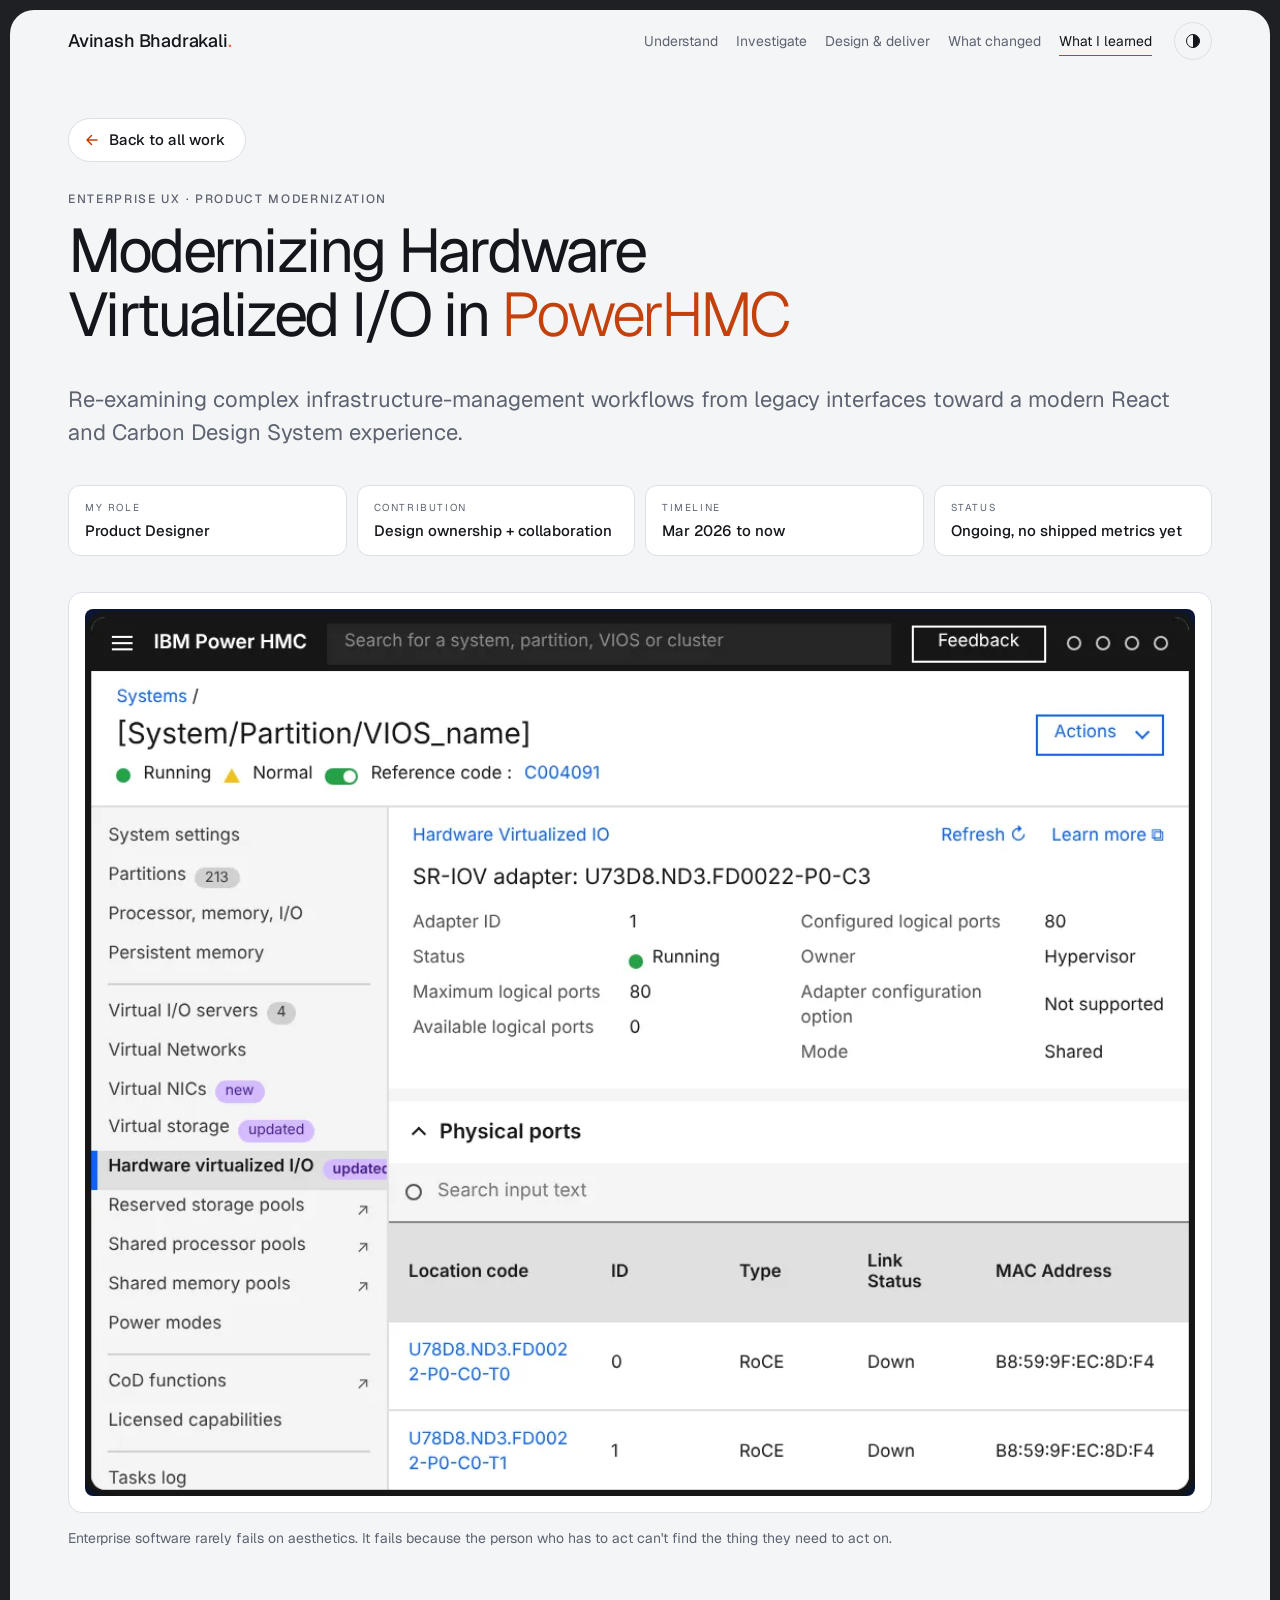
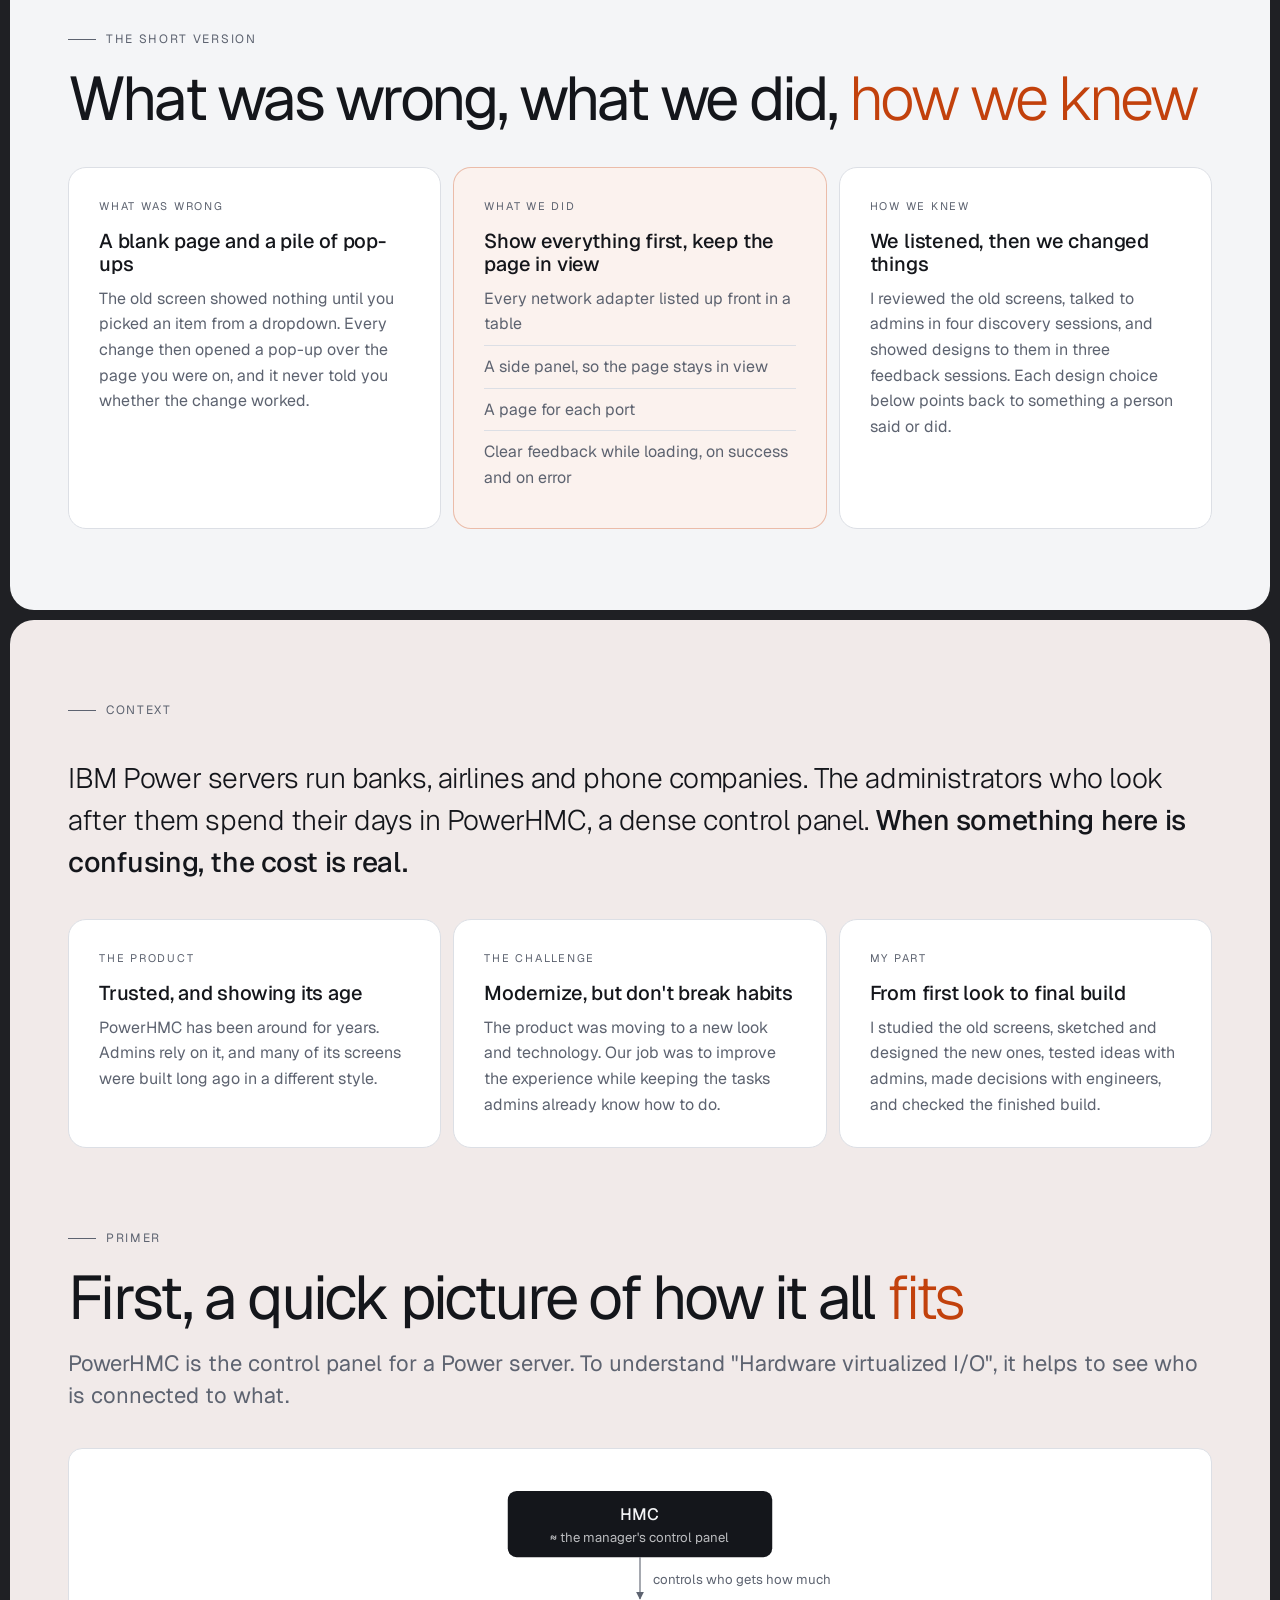
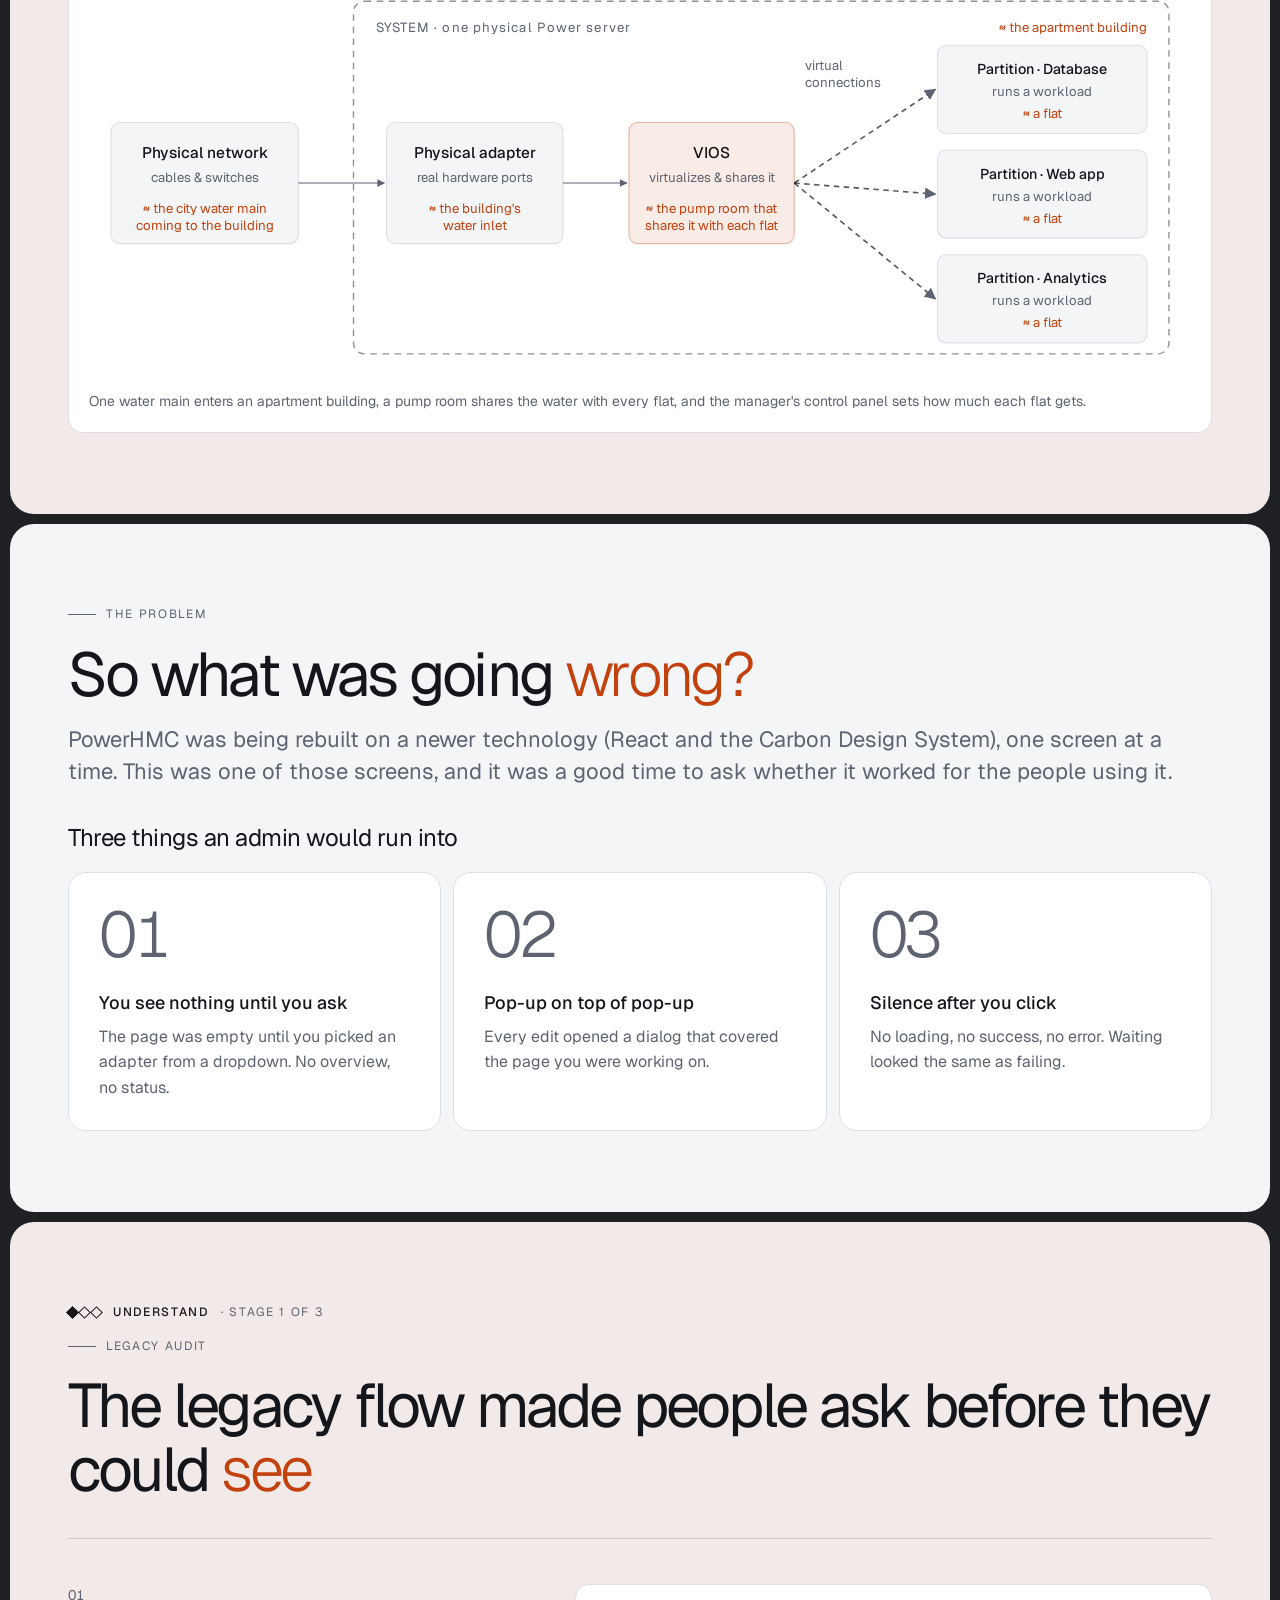
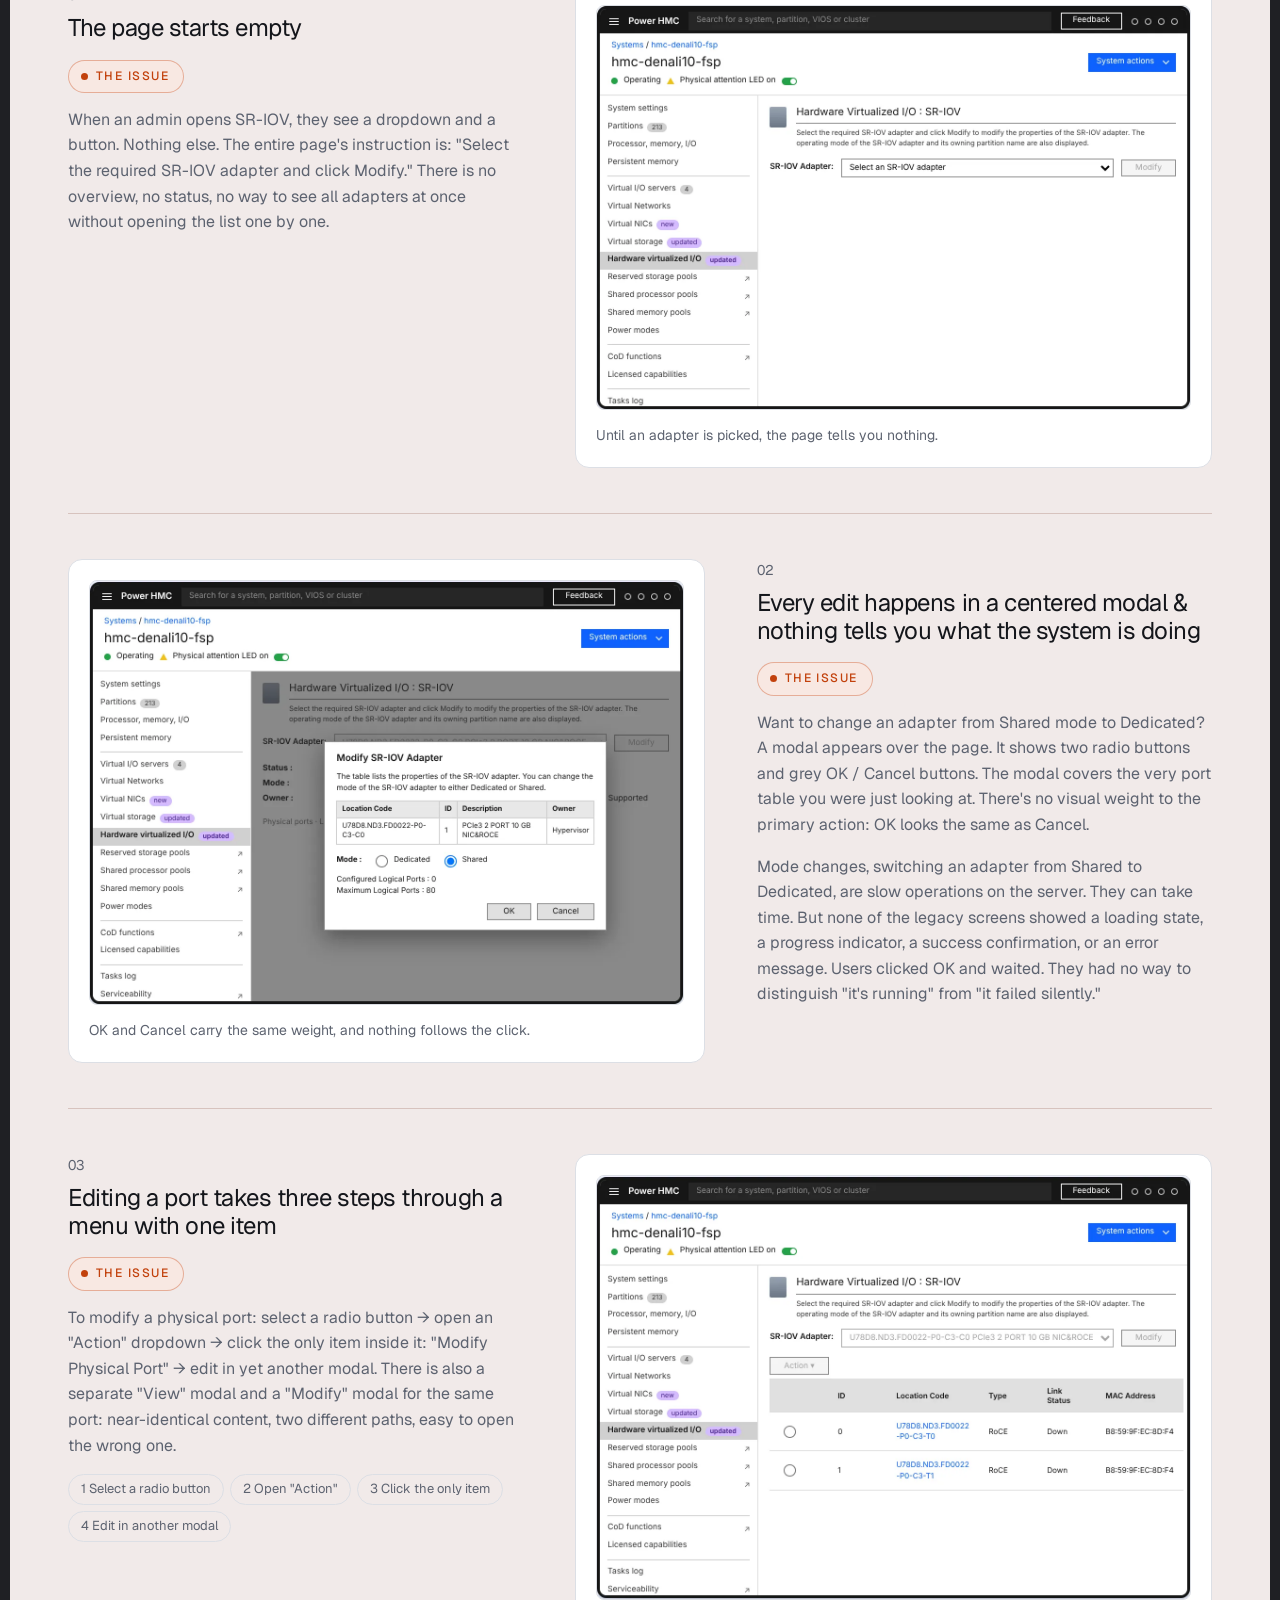
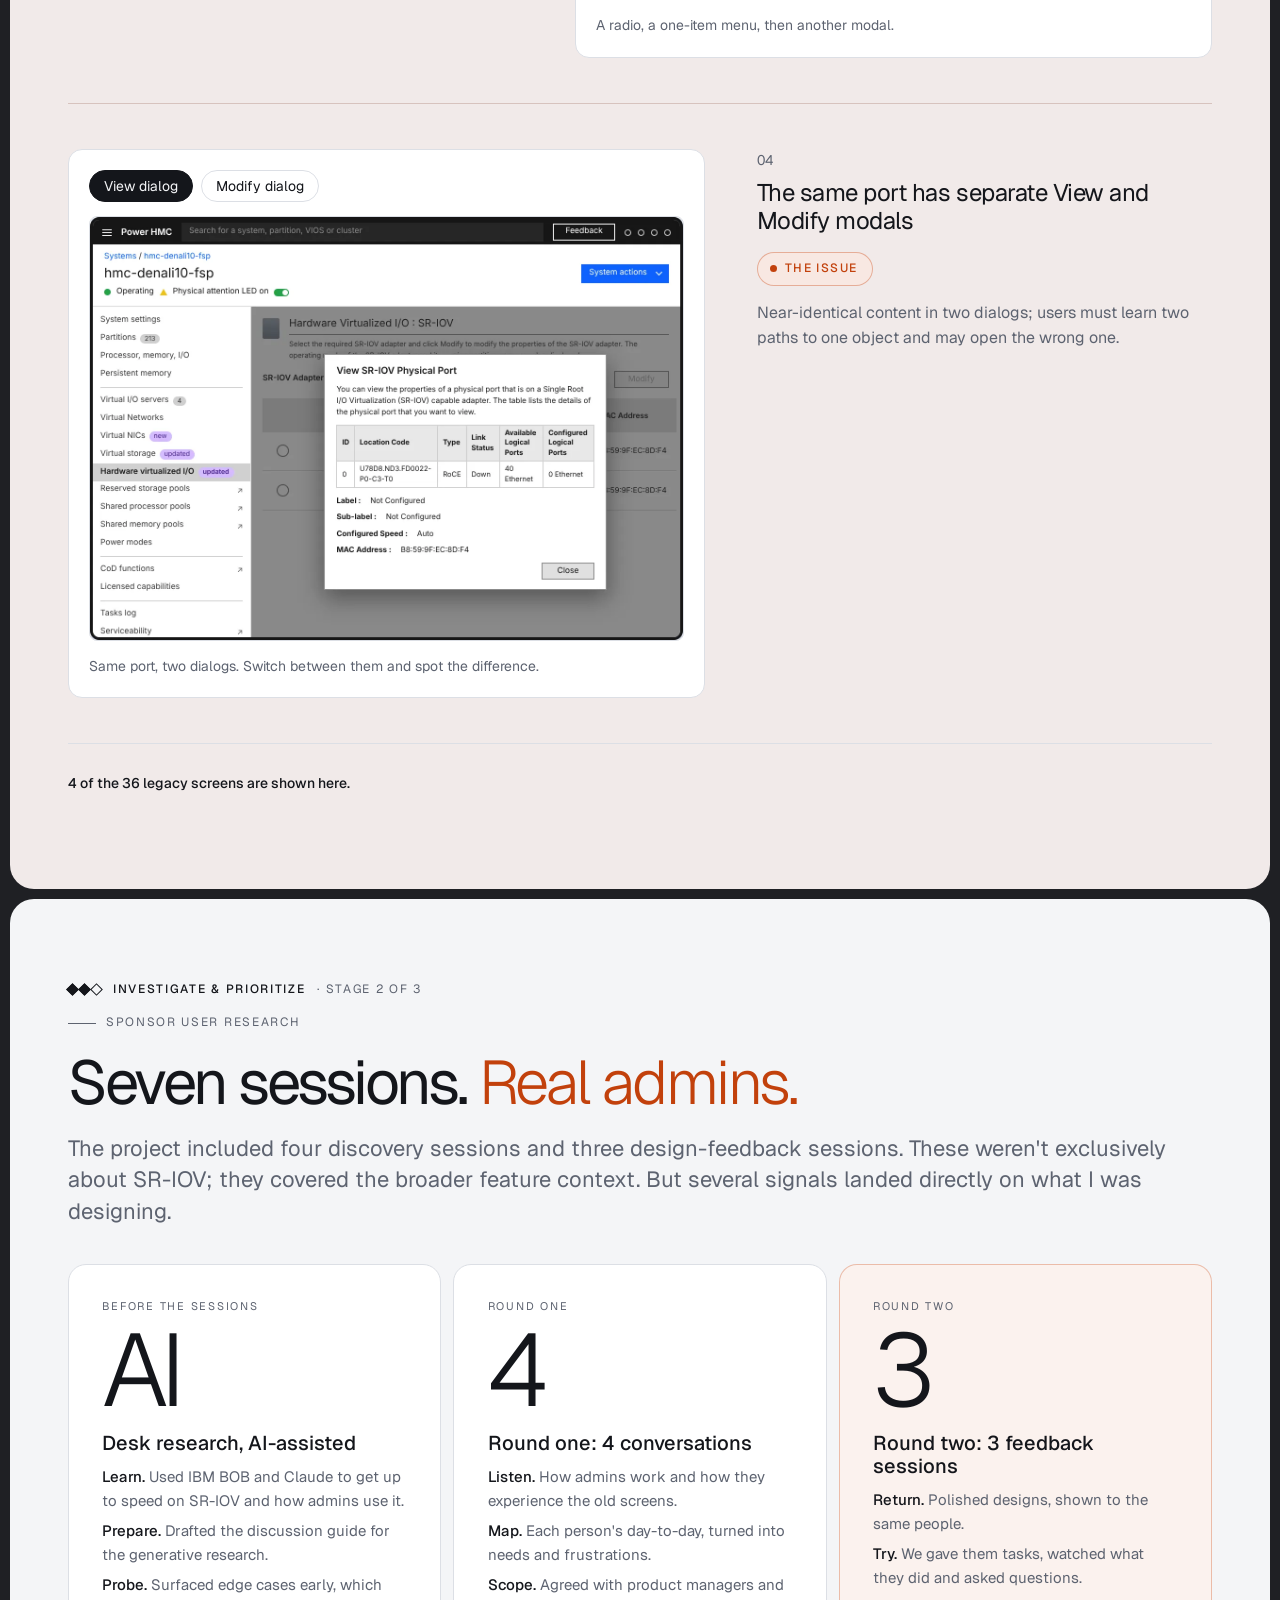
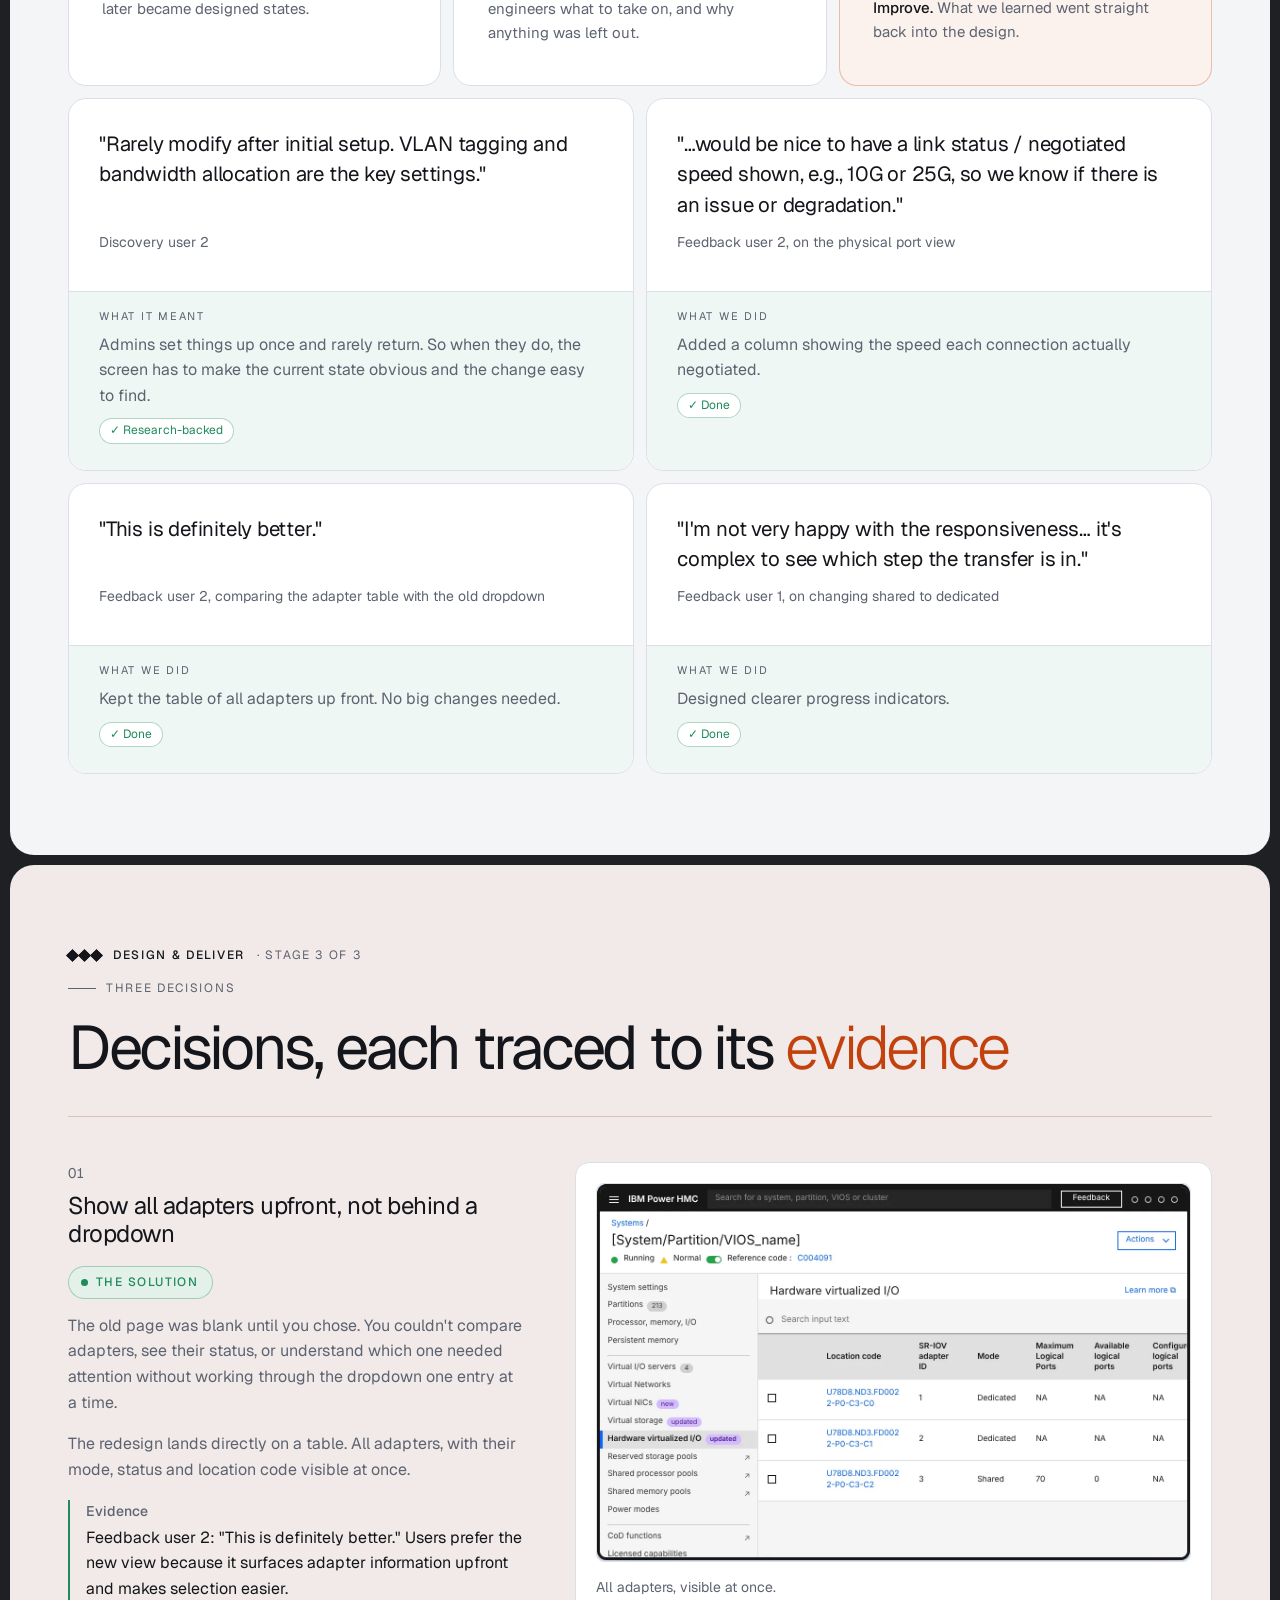
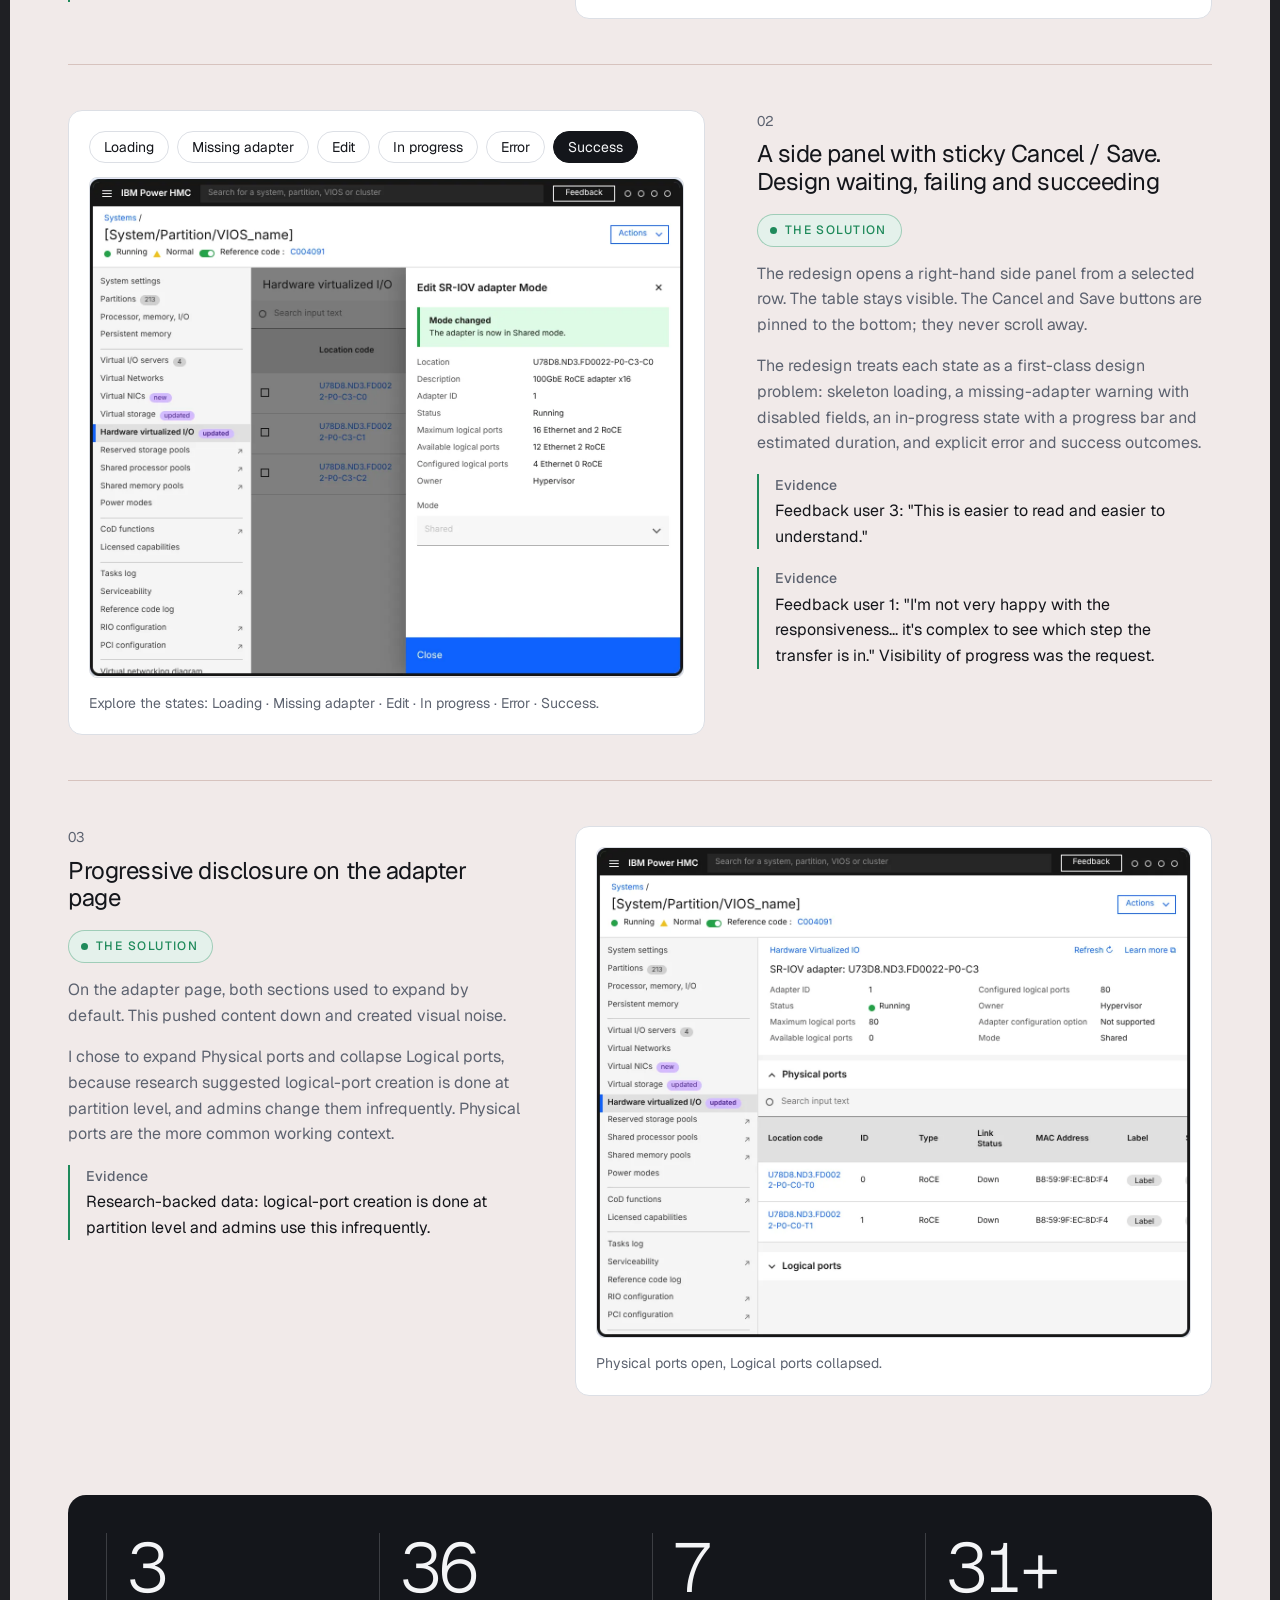
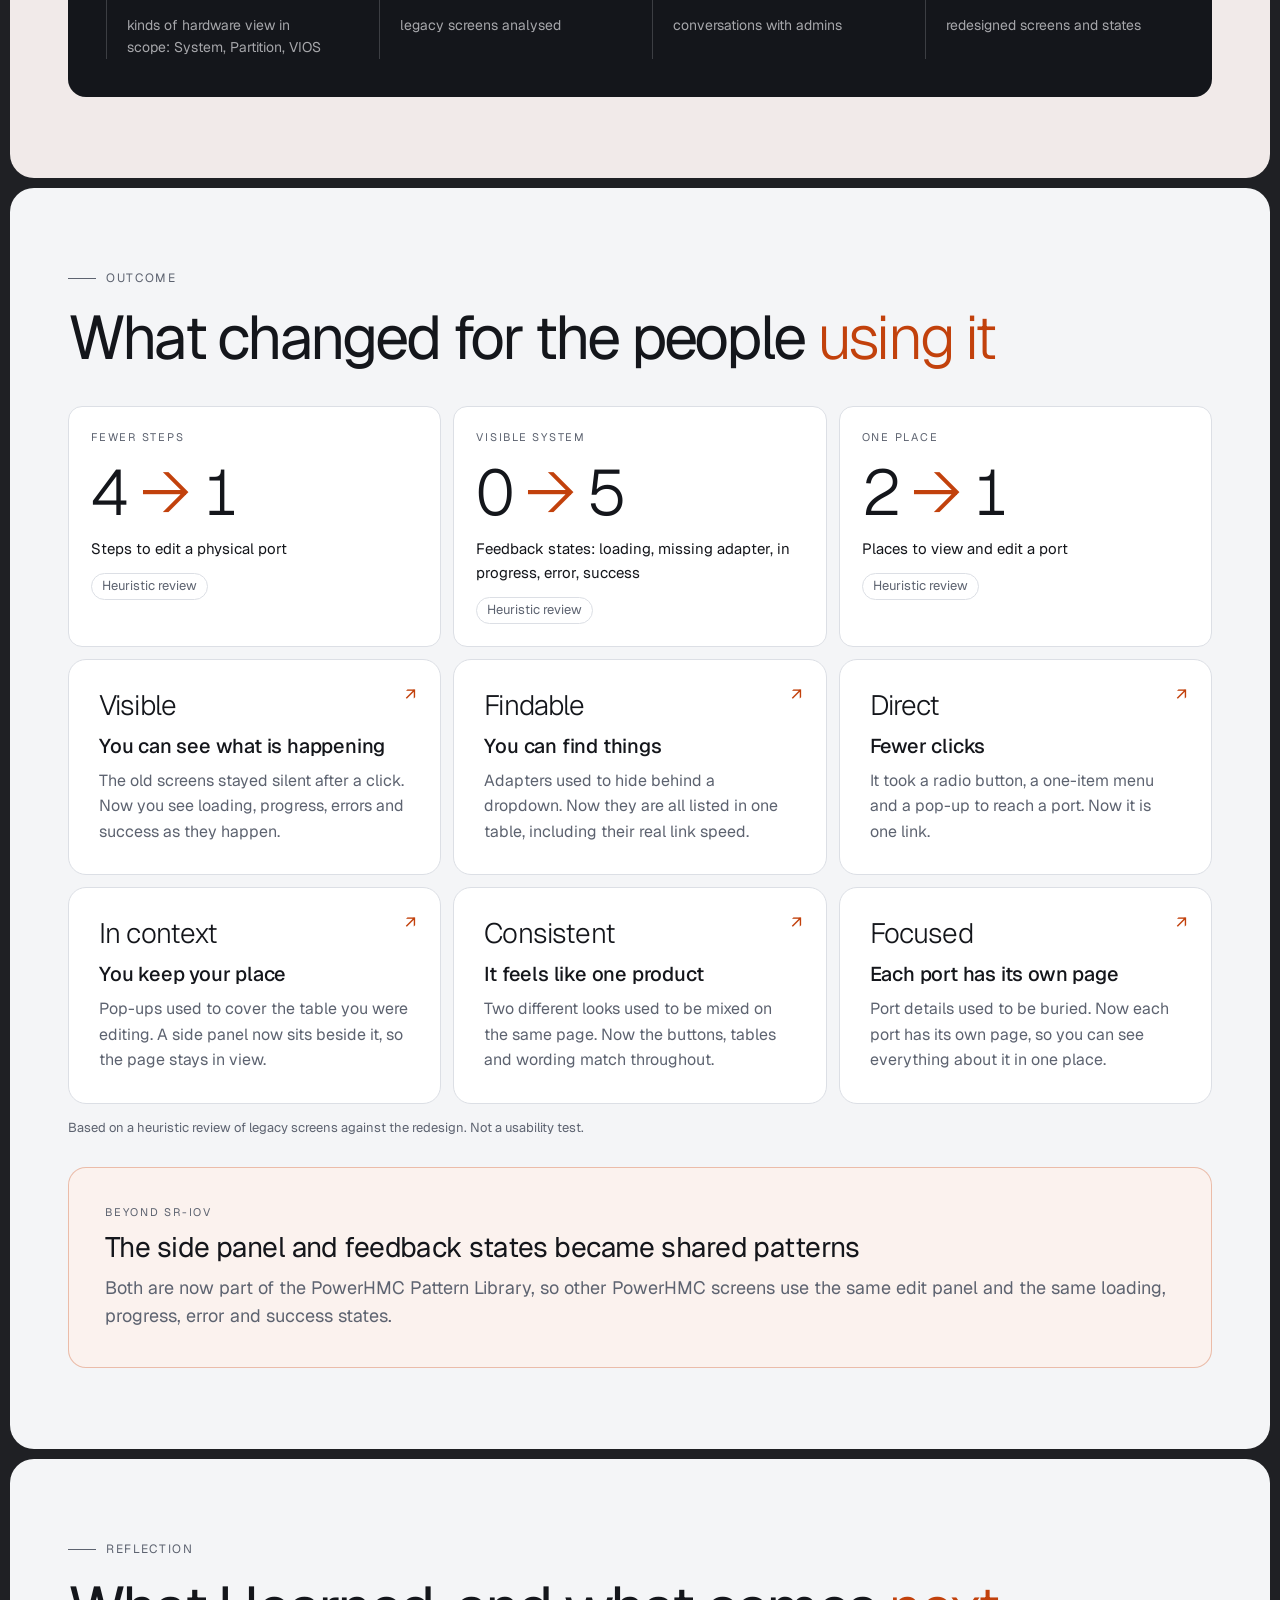
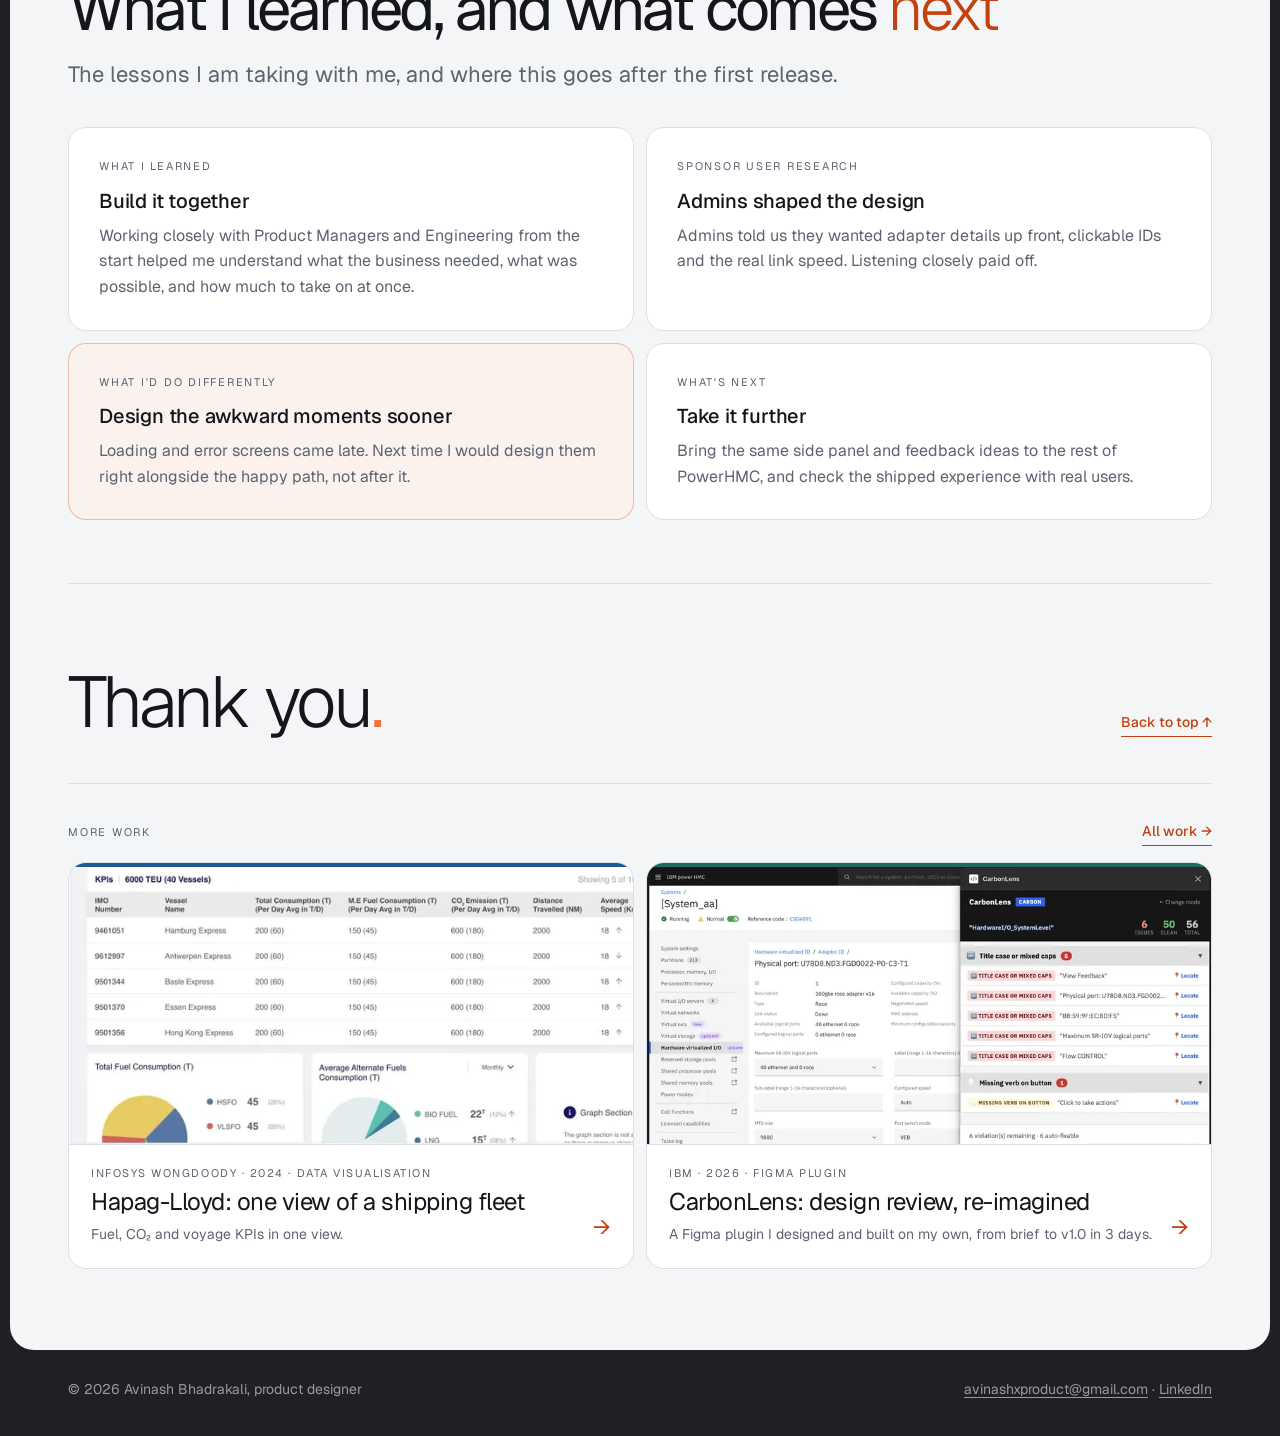
==== hardware/sr-iov-case-study.html @ ba98e5be "SR-IOV page: More work cards, aligned quote footers, Research-backed pill Co-Authored-By: Claude Opu" ====
<!DOCTYPE html>
<html lang="en">
<head>
<meta charset="utf-8">
<meta name="viewport" content="width=device-width, initial-scale=1">
<title>Modernizing Hardware Virtualized I/O in PowerHMC · Avinash Bhadrakali</title>
<meta name="description" content="Re-examining complex infrastructure-management workflows from legacy interfaces toward a modern React and Carbon Design System experience.">
<link rel="preconnect" href="https://fonts.googleapis.com">
<link rel="preconnect" href="https://fonts.gstatic.com" crossorigin>
<link href="https://fonts.googleapis.com/css2?family=Geist:wght@300;400;500&display=swap" rel="stylesheet">
<script>
  try { var t = localStorage.getItem("theme"); if (t) document.documentElement.setAttribute("data-theme", t); } catch (e) {}
</script>
<style>

:root {
  --paper: #F4F5F7; --surface: #FFFFFF; --ink: #14161B; --muted: #5D6370;
  --rule: #DCDFE5; --accent: #C2410C; --accent-bright: #F2703F; --accent-deep: #C93F12;
  --signal: #1F8A5B; --todo: #FFF4C2; --frame: #1F2024;
  --f: #2F4A8A;
  --font: "Geist", ui-sans-serif, system-ui, -apple-system, "Segoe UI", sans-serif;
  --measure: 64ch;
  --gutter: clamp(20px, 4vw, 48px);
  --max: 1240px;
  --ease: cubic-bezier(.2,.7,.2,1);
  --t-small: 0.875rem; --t-body: 1.125rem; --t-lead: 1.375rem; --t-h3: 1.5rem;
  --t-h2: clamp(1.75rem, 2.6vw, 2.25rem);
}
@media (prefers-color-scheme: dark) {
  :root:not([data-theme="light"]) {
    --paper: #121418; --surface: #1A1D23; --ink: #ECEEF2; --muted: #9AA1AD;
    --rule: #2A2E36; --accent: #FF8A5B; --accent-bright: #FF7A45; --accent-deep: #D2461A;
    --signal: #4CC38A; --todo: #4A4220; --frame: #050608;
  }
}
:root[data-theme="dark"] {
  --paper: #121418; --surface: #1A1D23; --ink: #ECEEF2; --muted: #9AA1AD;
  --rule: #2A2E36; --accent: #FF8A5B; --accent-bright: #FF7A45; --accent-deep: #D2461A;
  --signal: #4CC38A; --todo: #4A4220; --frame: #050608;
}
*, *::before, *::after { box-sizing: border-box; }
html, body { overflow-x: clip; }
body {
  margin: 0; background: var(--frame); color: var(--ink);
  font-family: var(--font); font-size: var(--t-body); line-height: 1.6;
  font-feature-settings: "ss01"; -webkit-font-smoothing: antialiased;
}
h1, h2, h3 { margin: 0; line-height: 1.15; font-weight: 400; }
p { margin: 0 0 1em; max-width: var(--measure); }
a { color: inherit; text-underline-offset: 0.2em; text-decoration-thickness: 1px; }
a:hover { color: var(--accent); }
:focus-visible { outline: 2px solid var(--accent); outline-offset: 3px; border-radius: 4px; }
strong { font-weight: 500; color: var(--ink); }
.muted { color: var(--muted); }
.num { font-variant-numeric: tabular-nums; }
.wrap { max-width: var(--max); margin: 0 auto; padding: 0 var(--gutter); }
.eyebrow { font-size: 0.75rem; text-transform: uppercase; letter-spacing: 0.14em; color: var(--muted); font-weight: 500; }
.skip { position: absolute; left: -999px; top: 16px; z-index: 40; background: var(--surface); padding: 8px 14px; border-radius: 999px; border: 1px solid var(--rule); }
.skip:focus { left: 16px; }

/* progress + header */
.progress { position: fixed; top: 0; left: 0; height: 2px; width: 0; background: var(--accent); z-index: 30; }
.site-header { position: fixed; top: 10px; left: 10px; right: 10px; z-index: 20; border-radius: 18px; border: 1px solid transparent; transition: background-color .25s, border-color .25s; }
.site-header.scrolled { background: color-mix(in srgb, var(--paper) 92%, transparent); backdrop-filter: blur(12px); -webkit-backdrop-filter: blur(12px); border-color: var(--rule); }
.site-header .bar { height: 60px; display: flex; align-items: center; justify-content: space-between; gap: 20px; max-width: var(--max); margin: 0 auto; padding: 0 var(--gutter); }
.wordmark { font-weight: 500; letter-spacing: -0.01em; text-decoration: none; }
.wordmark i { font-style: normal; color: var(--accent-bright); }
.site-nav { display: flex; align-items: center; gap: 22px; font-size: var(--t-small); }
.site-nav a { color: var(--muted); text-decoration: none; }
.site-nav a:hover { color: var(--ink); }
.toggle { width: 38px; height: 38px; border-radius: 50%; border: 1px solid var(--rule); background: transparent; color: var(--ink); cursor: pointer; display: grid; place-items: center; }
.toggle svg { width: 16px; height: 16px; }

/* box */
.case { margin: 10px 10px 0; border-radius: 24px; background: var(--paper); overflow: clip; }
.case-top { padding-top: clamp(100px, 12vh, 128px); }
.back { font-size: var(--t-small); color: var(--muted); text-decoration: none; }
.back:hover { color: var(--ink); }
.case h1 { font-size: clamp(2.25rem, 5.4vw, 4.25rem); font-weight: 300; letter-spacing: -0.04em; line-height: 1.02; max-width: 18ch; margin: 28px 0 24px; }
.dek { font-size: var(--t-lead); color: var(--muted); max-width: 40rem; line-height: 1.5; }
.case-facts { display: grid; grid-template-columns: repeat(4, 1fr); gap: 24px; margin: 40px 0 0; padding: 28px 0; border-top: 1px solid var(--rule); border-bottom: 1px solid var(--rule); font-size: var(--t-small); }
.case-facts dt { color: var(--muted); margin-bottom: 4px; }
.case-facts dd { margin: 0; }

/* hero: before / after */
.case-hero { margin: clamp(40px, 6vh, 64px) 0; }
.shot { aspect-ratio: 16 / 8; background: var(--surface); border: 1px solid var(--rule); border-radius: 14px; overflow: hidden; display: grid; grid-template-columns: 1fr 1fr; gap: clamp(10px, 1.6vw, 20px); padding: clamp(10px, 1.6vw, 20px); }
.shot figure { margin: 0; position: relative; min-height: 0; display: flex; flex-direction: column; gap: 10px; }
.shot .tag { font-size: 0.75rem; text-transform: uppercase; letter-spacing: 0.14em; color: var(--muted); }
.shot .tag b { color: var(--ink); font-weight: 500; }
.shot .pic { flex: 1; min-height: 0; border-radius: 8px; overflow: hidden; border: 1px solid var(--rule); }
.shot img { width: 100%; height: 100%; object-fit: cover; object-position: top left; display: block; }

/* tldr */
.tldr { background: var(--surface); border: 1px solid var(--rule); border-radius: 18px; padding: clamp(28px, 4vw, 44px); display: grid; grid-template-columns: repeat(3, 1fr); gap: clamp(20px, 3vw, 40px); }
.tldr h2 { font-size: 1rem; font-weight: 500; color: var(--muted); margin-bottom: 10px; }
.tldr p { font-size: 1.0625rem; margin: 0; }

/* KPI cards */
.kpis { display: grid; grid-template-columns: repeat(4, 1fr); gap: 14px; margin-top: 14px; }
.g-card { background: var(--surface); border: 1px solid var(--rule); border-radius: 18px; padding: clamp(18px, 2vw, 26px); display: flex; flex-direction: column; gap: 8px; }
.g-label { font-size: 0.6875rem; text-transform: uppercase; letter-spacing: 0.16em; color: var(--muted); }
.g-num { font-size: clamp(2.75rem, 5vw, 4.5rem); font-weight: 400; letter-spacing: -0.05em; line-height: 1; font-variant-numeric: tabular-nums; }
.g-num small { font-size: 0.32em; letter-spacing: 0; color: var(--muted); margin-left: 4px; }
.g-num .arr { color: var(--accent); font-weight: 300; }
.g-note { font-size: var(--t-small); color: var(--muted); margin: auto 0 0; }
.kpi-src { font-size: 0.8125rem; color: var(--muted); margin: 12px 0 0; }

/* body + toc */
.case-body { display: grid; grid-template-columns: 14rem minmax(0, 1fr); gap: clamp(32px, 5vw, 80px); padding: clamp(56px, 9vh, 96px) var(--gutter); max-width: var(--max); margin: 0 auto; }
.toc { position: sticky; top: 100px; align-self: start; font-size: var(--t-small); }
.toc > p { color: var(--muted); margin-bottom: 14px; }
.toc ol { list-style: none; margin: 0; padding: 0; display: grid; gap: 2px; }
.toc li.grp { margin-top: 14px; display: flex; align-items: center; gap: 10px; color: var(--ink); font-weight: 500; }
.toc li.grp:first-child { margin-top: 0; }
.toc .star { width: 22px; height: 22px; border-radius: 50%; border: 1px solid var(--rule); display: inline-grid; place-items: center; font-size: 0.6875rem; color: var(--muted); font-weight: 500; }
.toc a { display: block; color: var(--muted); text-decoration: none; padding: 3px 0 3px 32px; }
.toc a:hover, .toc a.on { color: var(--ink); }
.toc a.on { box-shadow: inset 2px 0 0 var(--accent); }

.chapter { padding-bottom: clamp(48px, 7vh, 80px); scroll-margin-top: 96px; }
.chapter + .chapter { padding-top: clamp(48px, 7vh, 80px); border-top: 1px solid var(--rule); }
.chapter .eyebrow { display: flex; align-items: center; gap: 10px; margin-bottom: 14px; }
.chapter .eyebrow b { width: 22px; height: 22px; border-radius: 50%; background: var(--ink); color: var(--paper); display: inline-grid; place-items: center; font-size: 0.6875rem; letter-spacing: 0; font-weight: 500; }
.chapter > h2 { font-size: var(--t-h2); letter-spacing: -0.03em; max-width: 24ch; margin-bottom: 20px; }
.chapter > p, .chapter .lede { color: var(--muted); }
h3.sub { font-size: var(--t-h3); letter-spacing: -0.02em; margin: 40px 0 12px; }
[id] { scroll-margin-top: 96px; }

/* figures */
.ui-frame { margin: 20px 0 0; background: var(--surface); border: 1px solid var(--rule); border-radius: 14px; padding: clamp(12px, 2vw, 20px); }
.ui-frame figcaption { font-size: var(--t-small); color: var(--muted); margin-top: 14px; max-width: var(--measure); }
.ui-frame img { width: 100%; height: auto; display: block; border-radius: 8px; border: 1px solid var(--rule); }
.ui-frame.diagram { overflow-x: auto; }
.ui-frame.diagram svg { min-width: 680px; width: 100%; height: auto; display: block; }
.controls { display: flex; flex-wrap: wrap; gap: 8px; margin: 20px 0 0; }
.chip { height: 32px; padding: 0 14px; border-radius: 999px; border: 1px solid var(--rule); background: var(--surface); color: var(--ink); font: inherit; font-size: var(--t-small); cursor: pointer; }
.chip:hover { border-color: var(--ink); }
.chip[aria-pressed="true"] { background: var(--ink); color: var(--paper); border-color: var(--ink); }
.ui-frame .stage { position: relative; }

/* issues */
ol.issues { list-style: none; margin: 24px 0 0; padding: 0; }
ol.issues li { display: grid; grid-template-columns: 3rem 15rem 1fr; gap: 16px; padding: 18px 0; border-top: 1px solid var(--rule); }
ol.issues li:last-child { border-bottom: 1px solid var(--rule); }
ol.issues .n { font-size: var(--t-small); color: var(--muted); font-variant-numeric: tabular-nums; }
ol.issues b { font-weight: 500; }
ol.issues span { color: var(--muted); font-size: 1rem; }

/* task: goals table */
.goals { width: 100%; border-collapse: collapse; margin: 24px 0 0; font-size: 1rem; }
.goals th { text-align: left; font-weight: 400; color: var(--muted); font-size: var(--t-small); padding: 0 16px 10px 0; border-bottom: 1px solid var(--rule); }
.goals td { padding: 16px 16px 16px 0; border-bottom: 1px solid var(--rule); vertical-align: top; }
.goals td:first-child { font-weight: 500; width: 30%; }
.goals td.m { color: var(--muted); }
.tablewrap { overflow-x: auto; }
.constraints { display: grid; grid-template-columns: repeat(2, 1fr); gap: 0 40px; margin-top: 8px; }
.constraints div { padding: 16px 0; border-top: 1px solid var(--rule); }
.constraints b { display: block; font-weight: 500; margin-bottom: 4px; }
.constraints span { color: var(--muted); font-size: 1rem; }

/* research */
.rounds { display: grid; grid-template-columns: 1fr 1fr; gap: 12px; margin: 18px 0 8px; }
.opt { background: var(--surface); border: 1px solid var(--rule); border-radius: 12px; padding: 16px 18px; font-size: 0.9375rem; }
.rounds .opt h3 { font-size: 1.125rem; font-weight: 500; margin-bottom: 10px; }
.rounds .opt p { margin: 0 0 6px; color: var(--muted); }
.rounds .opt p b { color: var(--ink); font-weight: 500; }
.insight { display: grid; grid-template-columns: 1fr 1fr; gap: 24px 40px; padding: 24px 0; border-top: 1px solid var(--rule); }
.insight:last-child { border-bottom: 1px solid var(--rule); }
.insight blockquote { margin: 0; font-size: 1.125rem; line-height: 1.5; }
.insight cite { display: block; font-style: normal; font-size: var(--t-small); color: var(--muted); margin-top: 10px; }
.insight p { color: var(--muted); font-size: 1rem; margin: 0; }

/* decisions */
.decision { padding: 28px 0; border-top: 1px solid var(--rule); }
.decision .k { font-size: var(--t-small); color: var(--muted); font-variant-numeric: tabular-nums; }
.decision h3 { font-size: var(--t-h3); letter-spacing: -0.02em; margin: 6px 0 14px; }
.decision > p { color: var(--muted); }
.options { display: grid; grid-template-columns: 1fr 1fr; gap: 12px; margin: 18px 0 16px; }
.options .opt b { display: block; font-weight: 500; margin-bottom: 4px; }
.options .opt span { color: var(--muted); }
.options .opt.chosen { border-color: var(--ink); }
p.evidence { border-left: 2px solid var(--signal); padding-left: 16px; margin: 18px 0 0; font-size: 1rem; }
p.evidence b { display: block; font-size: var(--t-small); color: var(--muted); font-weight: 500; margin-bottom: 2px; }

/* results */
.results { display: grid; grid-template-columns: repeat(3, 1fr); gap: 12px; margin: 8px 0 20px; }
.result { background: var(--surface); border: 1px solid var(--rule); border-radius: 14px; padding: 22px; }
.result .n { font-size: 2.25rem; font-weight: 300; letter-spacing: -0.04em; line-height: 1; font-variant-numeric: tabular-nums; }
.result .n .arr { color: var(--accent); }
.result .l { font-size: 0.9375rem; margin-top: 12px; }
.result .src { font-size: 0.8125rem; color: var(--muted); margin-top: 8px; }
.scope { display: grid; grid-template-columns: repeat(4, 1fr); border-top: 1px solid var(--rule); border-bottom: 1px solid var(--rule); margin: 28px 0; }
.scope div { padding: 20px 16px 20px 0; }
.scope b { display: block; font-size: 2.25rem; font-weight: 300; letter-spacing: -0.04em; line-height: 1; font-variant-numeric: tabular-nums; }
.scope span { font-size: var(--t-small); color: var(--muted); display: block; margin-top: 8px; max-width: 18ch; }
.changes { display: grid; grid-template-columns: repeat(3, 1fr); border-top: 1px solid var(--rule); margin-top: 24px; }
.changes div { padding: 20px 24px 20px 0; border-bottom: 1px solid var(--rule); }
.changes b { display: block; font-size: 1.5rem; font-weight: 300; letter-spacing: -0.02em; margin-bottom: 6px; }
.changes span { color: var(--muted); font-size: 1rem; }
.pill { display: inline-block; font-size: 0.75rem; padding: 2px 10px; border-radius: 999px; border: 1px solid var(--rule); color: var(--muted); white-space: nowrap; }
.pill.ok { color: var(--signal); border-color: color-mix(in srgb, var(--signal) 35%, transparent); }

/* reflection */
.lessons { display: grid; grid-template-columns: 1fr 1fr; gap: 0 40px; margin-top: 8px; }
.lessons div { padding: 22px 0; border-top: 1px solid var(--rule); }
.lessons h3 { font-size: 1.25rem; font-weight: 500; margin: 8px 0 8px; }
.lessons p { color: var(--muted); font-size: 1rem; margin: 0; }

.next { display: flex; justify-content: space-between; align-items: center; gap: 20px; padding: 40px 0; border-top: 1px solid var(--rule); text-decoration: none; }
.next .k { font-size: var(--t-small); color: var(--muted); }
.next .t { font-size: clamp(1.5rem, 3vw, 2.25rem); font-weight: 300; letter-spacing: -0.03em; line-height: 1.15; }
.next:hover .t, .next:hover .go { color: var(--accent); }
.next .go { font-size: 2rem; font-weight: 300; }
footer { padding: 28px 0 36px; font-size: var(--t-small); color: rgba(255,255,255,.55); }
footer .wrap { display: flex; justify-content: space-between; flex-wrap: wrap; gap: 12px; }
footer a { color: inherit; }

@media (prefers-reduced-motion: no-preference) {
  html { scroll-behavior: smooth; }
}
@media (max-width: 1100px) {
  .kpis { grid-template-columns: repeat(2, 1fr); }
}
@media (max-width: 900px) {
  .case-facts { grid-template-columns: repeat(2, 1fr); }
  .tldr, .results, .rounds, .options, .insight, .lessons, .constraints { grid-template-columns: minmax(0, 1fr); }
  .case-body { grid-template-columns: minmax(0, 1fr); }
  .toc { display: none; }
  .changes { grid-template-columns: 1fr 1fr; }
  .scope { grid-template-columns: 1fr 1fr; }
  ol.issues li { grid-template-columns: 2.5rem 1fr; }
  ol.issues li span { grid-column: 2; }
  .shot { aspect-ratio: auto; grid-template-columns: 1fr; }
  .shot .pic { aspect-ratio: 16 / 10; flex: none; }
}
@media (max-width: 560px) {
  .case { margin: 6px 6px 0; border-radius: 18px; }
  .site-header { top: 6px; left: 6px; right: 6px; }
  .site-nav .opt-link { display: none; }
  .kpis, .changes { grid-template-columns: minmax(0, 1fr); }
}
@media (max-width: 430px) {
  .site-nav a { display: none; }
}
@media print {
  .site-header, .progress, .toc, .controls { display: none !important; }
  body { background: #fff; }
  .case { margin: 0; border-radius: 0; }
}

/* ---- page-specific ---- */
.sec { padding-top: clamp(56px, 9vh, 96px); scroll-margin-top: 96px; }
.sec:last-of-type { padding-bottom: clamp(56px, 9vh, 96px); }
.sec + .sec { margin-top: clamp(8px, 2vh, 24px); }
.kicker { font-size: 0.75rem; text-transform: uppercase; letter-spacing: 0.14em; color: var(--muted); font-weight: 500; margin: 0 0 10px; }
.h2 { font-size: var(--t-h2); letter-spacing: -0.03em; max-width: 24ch; margin-bottom: 16px; }
.h2.wide { max-width: 32ch; }
.sub { color: var(--muted); }
.minihead { font-size: var(--t-h3); font-weight: 400; letter-spacing: -0.02em; margin: 0 0 4px; }
.sechead > :last-child { margin-bottom: 0; }
.sechead { margin-bottom: clamp(28px, 4vh, 44px); }

/* hero */
.hero-facts { display: flex; flex-wrap: wrap; gap: 0; margin: 36px 0 0; border-top: 1px solid var(--rule); border-bottom: 1px solid var(--rule); font-size: var(--t-small); }
.hero-facts div { padding: 20px 48px 20px 0; }
.hero-facts dt { color: var(--muted); margin-bottom: 4px; }
.hero-facts dd { margin: 0; }
.hero-shot { margin: clamp(40px, 6vh, 64px) 0 0; }
.hero-grid { display: grid; grid-template-columns: minmax(0, 5fr) minmax(0, 6fr); gap: clamp(28px, 4vw, 56px); align-items: end; }
.hero-text h1 { font-size: clamp(2.25rem, 4.4vw, 3.75rem) !important; }
.hero-shot { margin: 0; }
.hshot { background: var(--surface); border: 1px solid var(--rule); border-radius: 14px; padding: clamp(10px, 1.4vw, 16px); }
.hshot img { width: 100%; height: auto; display: block; border-radius: 8px; }
@media (max-width: 900px) { .hero-grid { grid-template-columns: minmax(0, 1fr); } .hero-shot { margin-top: 8px; } }

/* cards */
.cards3 { display: grid; grid-template-columns: repeat(3, 1fr); gap: 12px; }
.cards3.two { grid-template-columns: repeat(2, 1fr); }
.card { background: var(--surface); border: 1px solid var(--rule); border-radius: 18px; padding: clamp(22px, 2.4vw, 30px); position: relative; }
.card .lab { font-size: 0.6875rem; text-transform: uppercase; letter-spacing: 0.16em; color: var(--muted); margin: 0 0 14px; }
.card h3 { font-size: 1.25rem; font-weight: 500; letter-spacing: -0.01em; margin-bottom: 10px; }
.card p { color: var(--muted); font-size: 1rem; margin: 0; }
.card ul { margin: 0; padding: 0; list-style: none; color: var(--muted); font-size: 1rem; }
.card ul li { padding: 8px 0; border-top: 1px solid var(--rule); }
.card ul li:first-child { border-top: 0; padding-top: 0; }
.card.key { border-color: var(--ink); }
.card .big { font-size: 1.75rem; font-weight: 300; letter-spacing: -0.03em; color: var(--ink); margin: 0 0 14px; line-height: 1.1; }
.card .arr { position: absolute; top: 22px; right: 24px; color: var(--accent); font-size: 1.1rem; }
.lead-p { font-size: var(--t-lead); line-height: 1.5; color: var(--ink); font-weight: 300; max-width: 44ch; margin: 0 0 clamp(28px, 4vh, 40px); }

/* problem cards */
.pcards { display: grid; grid-template-columns: repeat(3, 1fr); gap: 0 32px; margin-top: 16px; }
.pcards div { padding: 20px 0; border-top: 1px solid var(--rule); }
.pcards .k { font-size: var(--t-small); color: var(--muted); font-variant-numeric: tabular-nums; display: block; margin-bottom: 8px; }
.pcards b { font-weight: 500; display: block; margin-bottom: 6px; }
.pcards p { color: var(--muted); font-size: 1rem; margin: 0; }

/* alternating items */
.item { display: grid; grid-template-columns: minmax(0, 5fr) minmax(0, 7fr); gap: clamp(28px, 4vw, 64px); align-items: start; padding: clamp(32px, 5vh, 56px) 0; border-top: 1px solid var(--rule); }
.item.flip { grid-template-columns: minmax(0, 7fr) minmax(0, 5fr); }
.item.flip .copy { order: 2; }
.item .n { font-size: var(--t-small); color: var(--muted); font-variant-numeric: tabular-nums; }
.item h3 { font-size: var(--t-h3); letter-spacing: -0.02em; margin: 8px 0 18px; }
.item .lbl { font-size: 0.6875rem; text-transform: uppercase; letter-spacing: 0.16em; margin: 0 0 8px; color: var(--muted); display: flex; align-items: center; gap: 8px; }
.item .lbl::before { content: ""; width: 8px; height: 8px; border-radius: 50%; background: var(--muted); }
.item .lbl.sol::before { background: var(--signal); }
.item .copy p:not(.lbl):not(.evidence) { color: var(--muted); font-size: 1rem; }
.item .ui-frame { margin: 0; }
.steps { display: flex; flex-wrap: wrap; gap: 6px; margin: 14px 0 0; padding: 0; list-style: none; }
.steps li { font-size: 0.8125rem; padding: 4px 12px; border-radius: 999px; border: 1px solid var(--rule); color: var(--muted); }
.more { padding: 28px 0 0; border-top: 1px solid var(--rule); color: var(--muted); font-size: var(--t-small); }

/* investigate */
.rounds.big .opt { padding: 22px 24px; border-radius: 18px; }
.quotes { display: grid; grid-template-columns: 1fr 1fr; gap: 12px; margin-top: 12px; }
.q { margin: 0; background: var(--surface); border: 1px solid var(--rule); border-radius: 18px; padding: clamp(22px, 2.4vw, 30px); display: flex; flex-direction: column; }
.q blockquote { margin: 0; font-size: 1.125rem; line-height: 1.5; }
.q cite { display: block; font-style: normal; font-size: var(--t-small); color: var(--muted); margin: 10px 0 20px; }
.q .wh { margin-top: auto; padding-top: 16px; border-top: 1px solid var(--rule); font-size: 1rem; color: var(--muted); }
.q .wh small { display: block; font-size: 0.6875rem; text-transform: uppercase; letter-spacing: 0.16em; margin-bottom: 6px; }
.q .wh .pill { margin-top: 10px; }

/* stats */
.stats { display: grid; grid-template-columns: repeat(4, 1fr); gap: 14px; margin-top: clamp(32px, 5vh, 48px); }
.fn { font-size: 0.8125rem; color: var(--muted); margin: 14px 0 0; }

/* thank you */
.ty { padding: clamp(56px, 9vh, 96px) 0 clamp(48px, 7vh, 72px); border-top: 1px solid var(--rule); margin-top: clamp(56px, 9vh, 96px); }
.ty h2 { font-size: clamp(2.25rem, 5.6vw, 4.5rem); font-weight: 300; letter-spacing: -0.045em; line-height: 1.02; }
.ty h2 i { font-style: normal; color: var(--accent-bright); }
.ty p { color: var(--muted); margin: 14px 0 0; font-size: var(--t-small); }
.ty .row { display: flex; justify-content: space-between; align-items: end; flex-wrap: wrap; gap: 20px; }
.read { color: var(--accent); font-weight: 500; font-size: var(--t-small); text-decoration: none; border-bottom: 1px solid currentColor; padding-bottom: 2px; }
.read:hover { color: var(--ink); }

/* ===== prominence (after stangux) ===== */
.nw { white-space: nowrap; }
.case h1.hero-title { font-size: clamp(2.25rem, 4.8vw, 4rem); font-weight: 400; letter-spacing: -0.045em; line-height: 1.04; max-width: none; margin: 0 0 clamp(28px, 4vh, 40px); }
.hero-grid { align-items: start !important; }
.hero-text .dek { margin-top: 0; }
.hero-facts { display: grid; grid-template-columns: 1fr 1fr; gap: 12px; margin: 32px 0 0; border: 0; }
.hero-facts div { padding: 18px 20px; background: var(--surface); border: 1px solid var(--rule); border-radius: 14px; }
.hero-facts dt { color: var(--muted); font-size: 0.6875rem; text-transform: uppercase; letter-spacing: 0.16em; margin-bottom: 6px; }
.hero-facts dd { font-size: 1rem; font-weight: 500; }
.lead-p { max-width: none !important; font-size: clamp(1.375rem, 2.2vw, 1.875rem); letter-spacing: -0.015em; }

.divider { max-width: none; display: flex; align-items: center; gap: 16px; margin: clamp(64px, 10vh, 112px) 0 0; color: var(--muted); font-size: 0.75rem; font-variant-numeric: tabular-nums; letter-spacing: 0.14em; }
.divider::before, .divider::after { content: ""; flex: 1; height: 1px; background: var(--rule); }
.divider + .sec { padding-top: clamp(40px, 6vh, 64px); }

.stage { display: flex; align-items: center; gap: 12px; font-size: 0.75rem; text-transform: uppercase; letter-spacing: 0.14em; color: var(--muted); margin: 0 0 14px; }
.stage b { color: var(--ink); font-weight: 500; }
.stage .dia { display: inline-flex; gap: 3px; }
.stage .dia i { width: 9px; height: 9px; transform: rotate(45deg); border: 1px solid var(--ink); display: inline-block; }
.stage .dia i.on { background: var(--ink); }
.substage { display: flex; align-items: center; gap: 10px; font-size: 0.75rem; text-transform: uppercase; letter-spacing: 0.14em; color: var(--muted); margin: 0 0 18px; }
.substage::before { content: ""; width: 28px; height: 1px; background: var(--muted); }
.display { font-size: clamp(2.25rem, 4.8vw, 4rem); font-weight: 400; letter-spacing: -0.045em; line-height: 1.04; max-width: none; margin: 0 0 18px; }
.display em { font-style: normal; font-weight: 300; color: var(--accent); }

.tagline { font-size: var(--t-lead); color: var(--muted); max-width: none; line-height: 1.45; margin: 0; }

.tint { background: color-mix(in srgb, var(--accent) 7%, var(--surface)); border-color: color-mix(in srgb, var(--accent) 30%, transparent) !important; }
.badge { display: inline-block; font-size: 0.75rem; font-weight: 500; padding: 3px 10px; border-radius: 999px; background: var(--ink); color: var(--paper); margin-bottom: 14px; }

/* big problem cards */
.bigp { display: grid; grid-template-columns: repeat(3, 1fr); gap: 12px; margin-top: 20px; }
.bigp > div { background: var(--surface); border: 1px solid var(--rule); border-radius: 18px; padding: clamp(22px, 2.4vw, 30px); }
.bigp .k { font-size: clamp(3rem, 5vw, 4.25rem); font-weight: 300; letter-spacing: -0.05em; line-height: 1; color: var(--muted); display: block; margin-bottom: 22px; font-variant-numeric: tabular-nums; }
.bigp b { font-weight: 500; font-size: 1.125rem; display: block; margin-bottom: 6px; }
.bigp p { color: var(--muted); font-size: 1rem; margin: 0; }

/* big round stat cards */
.rounds.big { gap: 12px; }
.rounds.big .opt { padding: clamp(22px, 2.6vw, 34px); }
.rounds .opt .lab { font-size: 0.6875rem; text-transform: uppercase; letter-spacing: 0.16em; color: var(--muted); margin: 0 0 8px; }
.rounds .huge { font-size: clamp(4rem, 8vw, 6.5rem); font-weight: 300; letter-spacing: -0.06em; line-height: .9; margin: 4px 0 16px; font-variant-numeric: tabular-nums; }
.rounds.big .opt h3 { font-size: 1.25rem; }
.q blockquote { font-size: clamp(1.125rem, 1.6vw, 1.375rem); letter-spacing: -0.01em; }
.q .wh { margin: 18px calc(-1 * clamp(22px, 2.4vw, 30px)) calc(-1 * clamp(22px, 2.4vw, 30px)); padding: 16px clamp(22px, 2.4vw, 30px) clamp(20px, 2.4vw, 26px); background: color-mix(in srgb, var(--signal) 7%, var(--surface)); border-top: 1px solid var(--rule); border-radius: 0 0 18px 18px; }
.q .wh .pill.ok { background: var(--surface); }

/* stats band */
.statband { margin-top: clamp(40px, 6vh, 64px); background: var(--ink); color: var(--paper); border-radius: 18px; padding: clamp(24px, 3vw, 40px); display: grid; grid-template-columns: repeat(4, 1fr); gap: 24px; }
.statband div { border-left: 1px solid color-mix(in srgb, var(--paper) 18%, transparent); padding-left: 20px; }
.statband b { display: block; font-size: clamp(3rem, 5.4vw, 4.75rem); font-weight: 300; letter-spacing: -0.05em; line-height: 1; font-variant-numeric: tabular-nums; }
.statband span { display: block; margin-top: 12px; font-size: var(--t-small); color: color-mix(in srgb, var(--paper) 65%, transparent); max-width: 22ch; }

.sec .sub, .sechead p, .sec > p.sub { max-width: none; }
.sec .sub { font-size: var(--t-lead); line-height: 1.45; }
.h2, .h2.wide { max-width: none; }

/* Rule 3: tinted bands run edge to edge of the box */
.band { background: color-mix(in srgb, var(--accent) 6%, var(--paper)); border-top: 1px solid color-mix(in srgb, var(--accent) 16%, transparent); border-bottom: 1px solid color-mix(in srgb, var(--accent) 16%, transparent); margin-top: clamp(40px, 6vh, 64px); padding-bottom: clamp(56px, 9vh, 96px); }
.band .sec:last-child { padding-bottom: 0; }
.band .ui-frame, .band .card, .band .opt { background: var(--surface); }
.band .item { border-top-color: color-mix(in srgb, var(--accent) 18%, var(--rule)); }

.results { margin: 0 0 12px; }
.result .lab { font-size: 0.6875rem; text-transform: uppercase; letter-spacing: 0.16em; color: var(--muted); margin: 0 0 14px; }
.result .n { font-size: clamp(2.75rem, 5vw, 4rem); }
.result .src { display: inline-block; margin-top: 12px; padding: 2px 10px; border-radius: 999px; border: 1px solid var(--rule); }
.contact { padding: 28px 0; border-top: 1px solid var(--rule); }
.contact .lab { font-size: 0.6875rem; text-transform: uppercase; letter-spacing: 0.16em; color: var(--muted); margin: 0 0 8px; }
.contact .cline { font-size: var(--t-lead); max-width: none; margin: 0; }
.contact a { color: var(--accent); }
.contact a:hover { color: var(--ink); }
.ty { padding-bottom: clamp(32px, 5vh, 48px); }
.ty .row { align-items: baseline; }
@media (prefers-reduced-motion: no-preference) { .next .go { transition: transform .35s var(--ease); } .next:hover .go { transform: translateX(6px); } }
@media (min-width: 561px) and (max-width: 1100px) { .hero-facts { grid-template-columns: 1fr 1fr; } }

.rounds.three { grid-template-columns: repeat(3, 1fr); }
.beyond { margin-top: 28px; padding: clamp(24px, 3vw, 36px); border-radius: 18px; background: color-mix(in srgb, var(--accent) 7%, var(--surface)); border: 1px solid color-mix(in srgb, var(--accent) 30%, transparent); }
.beyond .lab { font-size: 0.6875rem; text-transform: uppercase; letter-spacing: 0.16em; color: var(--muted); margin: 0 0 10px; }
.beyond h3 { font-size: clamp(1.375rem, 2.2vw, 1.875rem); font-weight: 400; letter-spacing: -0.02em; margin-bottom: 10px; }
.beyond p:last-child { color: var(--muted); margin: 0; max-width: none; }
@media (max-width: 900px) { .rounds.three { grid-template-columns: minmax(0, 1fr); } }

/* ===== boxed sections, like the home page ===== */
.case { margin: 0; border-radius: 0; background: transparent; overflow: visible; }
.box { margin: 10px 10px 0; border-radius: 24px; background: var(--paper); overflow: clip; padding-bottom: clamp(56px, 9vh, 96px); }
.box.tint { background: color-mix(in srgb, var(--accent) 6%, var(--paper)); }
.box.tint .ui-frame, .box.tint .card, .box.tint .opt { background: var(--surface); }
.box.tint .item { border-top-color: color-mix(in srgb, var(--accent) 18%, var(--rule)); }
.box .sec, .box .sec:last-of-type { padding-bottom: 0; }
.box .sec { padding-top: clamp(56px, 9vh, 96px); }
.box .sec + .sec { margin-top: 0; }
.box > .case-top { padding-top: clamp(100px, 12vh, 128px); }
.box .ty { margin-top: clamp(48px, 7vh, 80px); }
footer { margin-top: 0; }
@media (max-width: 560px) { .box { margin: 6px 6px 0; border-radius: 18px; } }

/* compact fact cards: one line each */
.hero-stack .hero-facts { gap: 10px; }
.hero-stack .hero-facts div { padding: 14px 16px; border-radius: 12px; }
.hero-stack .hero-facts dt { font-size: 0.625rem; margin-bottom: 4px; }
.hero-stack .hero-facts dd { font-size: 0.9375rem; line-height: 1.4; white-space: nowrap; overflow: hidden; text-overflow: ellipsis; }
@media (max-width: 1240px) { .hero-stack .hero-facts dd { font-size: 0.875rem; } }

/* captions and footnotes run full width */
.ui-frame figcaption, .fn, .more { max-width: none; }

/* prominent "The issue" / "The solution" labels */
.item .lbl { display: inline-flex; align-items: center; gap: 8px; padding: 6px 14px 6px 12px; border-radius: 999px; font-size: 0.75rem; font-weight: 500; letter-spacing: 0.12em; margin: 0 0 14px; color: var(--accent); background: color-mix(in srgb, var(--accent) 12%, var(--surface)); border: 1px solid color-mix(in srgb, var(--accent) 35%, transparent); }
.item .lbl::before { background: var(--accent) !important; width: 7px !important; height: 7px !important; }
.item .lbl.sol { color: var(--signal); background: color-mix(in srgb, var(--signal) 12%, var(--surface)); border-color: color-mix(in srgb, var(--signal) 35%, transparent); }
.item .lbl.sol::before { background: var(--signal) !important; }

/* more work: two cards */
.more-work { padding-top: clamp(28px, 4vh, 40px); border-top: 1px solid var(--rule); }
.mw-head { display: flex; justify-content: space-between; align-items: baseline; margin-bottom: 16px; }
.mw-head .lab { font-size: 0.6875rem; text-transform: uppercase; letter-spacing: 0.16em; color: var(--muted); margin: 0; }
.mw-grid { display: grid; grid-template-columns: 1fr 1fr; gap: 12px; }
.mw-card { display: flex; flex-direction: column; background: var(--surface); border: 1px solid var(--rule); border-radius: 18px; overflow: hidden; text-decoration: none; color: var(--ink); }
.mw-card:hover { color: var(--ink); border-color: var(--ink); }
.mw-pic { display: block; aspect-ratio: 16 / 8; overflow: hidden; border-bottom: 1px solid var(--rule); background: color-mix(in srgb, var(--f) 18%, var(--surface)); border-top: 4px solid var(--f); }
.mw-pic img { width: 100%; height: 100%; object-fit: cover; object-position: top left; display: block; }
.mw-body { position: relative; display: flex; flex-direction: column; gap: 6px; padding: 20px 56px 22px 22px; }
.mw-meta { font-size: 0.6875rem; text-transform: uppercase; letter-spacing: 0.14em; color: var(--muted); }
.mw-title { font-size: clamp(1.25rem, 2vw, 1.5rem); font-weight: 400; letter-spacing: -0.02em; line-height: 1.2; }
.mw-line { font-size: var(--t-small); color: var(--muted); }
.mw-go { position: absolute; right: 22px; bottom: 22px; font-size: 1.375rem; color: var(--accent); }
@media (prefers-reduced-motion: no-preference) {
  .mw-card { transition: transform .35s var(--ease), border-color .35s var(--ease); }
  .mw-card:hover { transform: translateY(-3px); }
  .mw-pic img { transition: transform .6s var(--ease); }
  .mw-card:hover .mw-pic img { transform: scale(1.03); }
  .mw-go { transition: transform .35s var(--ease); }
  .mw-card:hover .mw-go { transform: translateX(5px); }
}
@media (max-width: 760px) { .mw-grid { grid-template-columns: minmax(0, 1fr); } }

/* quote cards: align "What it meant" / "What we did" across each row */
.q { display: grid; grid-row: span 3; grid-template-rows: subgrid; row-gap: 0; }
.q blockquote { align-self: start; }
.q cite { align-self: start; }
.q .wh { align-self: stretch; }

/* stacked hero */
.hero-stack .dek { max-width: none; margin: 0; }
.hero-stack .hero-facts { grid-template-columns: repeat(4, 1fr); margin-top: clamp(28px, 4vh, 40px); }
.hero-stack .hero-shot { margin-top: clamp(28px, 4vh, 40px); }
.hero-note { font-size: var(--t-small); color: var(--muted); max-width: none; margin: 14px 0 0; }
@media (max-width: 1100px) { .hero-stack .hero-facts { grid-template-columns: 1fr 1fr; } }
@media (max-width: 560px) { .hero-stack .hero-facts { grid-template-columns: minmax(0, 1fr); } }

/* back button */
.case-top .back { display: inline-flex; align-items: center; gap: 10px; height: 44px; padding: 0 20px 0 16px; border-radius: 999px; background: var(--surface); border: 1px solid var(--rule); color: var(--ink); font-size: 0.9375rem; font-weight: 500; text-decoration: none; }
.case-top .back:hover { border-color: var(--ink); color: var(--ink); }
.case-top .back svg { color: var(--accent); }
@media (prefers-reduced-motion: no-preference) { .case-top .back { transition: border-color .25s var(--ease); } .case-top .back svg { transition: transform .3s var(--ease); } .case-top .back:hover svg { transform: translateX(-3px); } }

/* ===== edit mode ===== */
.editbar { position: fixed; left: 50%; bottom: 16px; transform: translateX(-50%); z-index: 60; display: none; align-items: center; gap: 8px; padding: 8px 8px 8px 16px; border-radius: 999px; background: var(--ink); color: var(--paper); font-size: var(--t-small); white-space: nowrap; }
body.editing .editbar { display: flex; }
.editbar b { font-weight: 500; }
.editbar .cnt { color: color-mix(in srgb, var(--paper) 65%, transparent); margin-right: 6px; }
.editbar button { height: 32px; padding: 0 14px; border-radius: 999px; border: 1px solid color-mix(in srgb, var(--paper) 25%, transparent); background: transparent; color: var(--paper); font: inherit; cursor: pointer; }
.editbar button.pri { background: var(--accent-bright); border-color: var(--accent-bright); color: #fff; }
.editbar button:disabled { opacity: .45; cursor: default; }
body.editing [data-eid] { outline: 1px dashed transparent; outline-offset: 3px; border-radius: 3px; cursor: text; }
body.editing [data-eid]:hover { outline-color: var(--muted); }
body.editing [data-eid]:focus { outline: 2px solid var(--accent); }
body.editing [data-eid].changed { background: color-mix(in srgb, var(--accent) 10%, transparent); outline-color: color-mix(in srgb, var(--accent) 45%, transparent); }
body.editing .rv { opacity: 1 !important; transform: none !important; }
body.editing .totop { bottom: 72px; }
.editout { position: fixed; inset: 0; z-index: 70; display: none; align-items: center; justify-content: center; padding: 4vh 4vw; background: color-mix(in srgb, var(--frame) 80%, transparent); }
.editout.open { display: flex; }
.editout .ebox { width: min(760px, 100%); background: var(--surface); border: 1px solid var(--rule); border-radius: 18px; padding: 22px; display: grid; gap: 12px; }
.editout h2 { font-size: 1.25rem; font-weight: 500; }
.editout p { font-size: var(--t-small); color: var(--muted); margin: 0; max-width: none; }
.editout textarea { width: 100%; height: 42vh; font: 12px/1.5 ui-monospace, SFMono-Regular, Menlo, monospace; color: var(--ink); background: var(--paper); border: 1px solid var(--rule); border-radius: 10px; padding: 12px; resize: vertical; }
.editout .row2 { display: flex; gap: 8px; justify-content: flex-end; }
.editout button { height: 36px; padding: 0 16px; border-radius: 999px; border: 1px solid var(--rule); background: var(--surface); color: var(--ink); font: inherit; font-size: var(--t-small); cursor: pointer; }
.editout button.pri { background: var(--ink); color: var(--paper); border-color: var(--ink); }

/* ===== micro-interactions ===== */
.zoomable { cursor: zoom-in; }
.lightbox { position: fixed; inset: 0; z-index: 50; display: none; align-items: center; justify-content: center; padding: 4vh 4vw; background: color-mix(in srgb, var(--frame) 88%, transparent); backdrop-filter: blur(6px); -webkit-backdrop-filter: blur(6px); cursor: zoom-out; }
.lightbox.open { display: flex; }
.lightbox img { max-width: 100%; max-height: 92vh; border-radius: 10px; }
.lightbox .x { position: absolute; top: 18px; right: 18px; width: 40px; height: 40px; border-radius: 50%; border: 1px solid rgba(255,255,255,.3); background: transparent; color: #fff; font-size: 18px; cursor: pointer; }
.totop { position: fixed; right: 20px; bottom: 20px; z-index: 15; width: 44px; height: 44px; border-radius: 50%; border: 1px solid var(--rule); background: var(--surface); color: var(--ink); cursor: pointer; opacity: 0; pointer-events: none; display: grid; place-items: center; }
.totop.show { opacity: 1; pointer-events: auto; }
.site-nav .sn a { position: relative; }
.site-nav .sn a::after { content: ""; position: absolute; left: 0; right: 0; bottom: -4px; height: 1px; background: var(--accent); transform: scaleX(0); transform-origin: left; }
.site-nav .sn a.on { color: var(--ink); }
.site-nav .sn a.on::after { transform: scaleX(1); }
@media (prefers-reduced-motion: no-preference) {
  .rv { opacity: 0; transform: translateY(18px); transition: opacity .7s var(--ease), transform .7s var(--ease); transition-delay: calc(var(--d, 0) * 80ms); }
  .rv.in { opacity: 1; transform: none; }
  .card, .bigp > div, .q, .opt, .g-card, .ui-frame { transition: transform .35s var(--ease), border-color .35s var(--ease); }
  .card:hover, .bigp > div:hover, .q:hover, .rounds .opt:hover { transform: translateY(-3px); border-color: var(--ink); }
  .bigp > div:hover .k { color: var(--accent); }
  .bigp .k { transition: color .35s var(--ease); }
  .card .arr { transition: transform .35s var(--ease); }
  .card:hover .arr { transform: translate(3px, -3px); }
  .ui-frame img { transition: opacity .25s var(--ease), transform .5s var(--ease); }
  .ui-frame img.swap { opacity: 0; }
  .zoomable:hover img { transform: scale(1.012); }
  .ui-frame { overflow: hidden; }
  .totop { transition: opacity .3s var(--ease), transform .3s var(--ease); transform: translateY(8px); }
  .totop.show { transform: none; }
  .totop:hover { border-color: var(--ink); }
  .site-nav .sn a::after { transition: transform .3s var(--ease); }
  .stage .dia i { transition: background-color .5s var(--ease); }
  .chip { transition: background-color .2s, color .2s, border-color .2s; }
  .chip:active { transform: scale(.97); }
  .lightbox.open img { animation: lbIn .35s var(--ease); }
  @keyframes lbIn { from { opacity: 0; transform: scale(.97); } to { opacity: 1; transform: none; } }
}
@media (max-width: 900px) {
  .bigp { grid-template-columns: minmax(0, 1fr); }
  .statband { grid-template-columns: 1fr 1fr; }
}
@media (max-width: 560px) { .hero-facts { grid-template-columns: minmax(0, 1fr); } .statband { grid-template-columns: minmax(0, 1fr); } }

/* section nav in header */
.site-nav .sn { display: flex; gap: 18px; }
@media (max-width: 1100px) { .site-nav .sn { display: none; } .stats { grid-template-columns: repeat(2, 1fr); } }
@media (max-width: 900px) {
  .cards3, .cards3.two, .pcards, .quotes { grid-template-columns: minmax(0, 1fr); }
  .item, .item.flip { grid-template-columns: minmax(0, 1fr); }
  .item.flip .copy { order: 0; }
}
@media (max-width: 560px) { .stats { grid-template-columns: minmax(0, 1fr); } .hero-facts div { padding-right: 28px; } }
</style>
</head>
<body>
<a class="skip" href="#main">Skip to the case study</a>
<div class="progress" id="progress" aria-hidden="true"></div>

<header class="site-header" id="hdr">
  <div class="bar">
    <a class="wordmark" href="https://newportfolio2026.avinashxproduct.workers.dev/#/">Avinash Bhadrakali<i>.</i></a>
    <nav class="site-nav" aria-label="Sections">
      <span class="sn">
        <a href="#understand">Understand</a>
        <a href="#investigate">Investigate</a>
        <a href="#design">Design &amp; deliver</a>
        <a href="#impact">What changed</a>
        <a href="#reflection">What I learned</a>
      </span>
      <button class="toggle" id="themeBtn" type="button" aria-label="Switch colour theme">
        <svg viewBox="0 0 16 16" aria-hidden="true"><circle cx="8" cy="8" r="6.5" fill="none" stroke="currentColor"/><path d="M8 1.5a6.5 6.5 0 0 1 0 13z" fill="currentColor"/></svg>
      </button>
    </nav>
  </div>
</header>

<main id="main">
<article class="case" id="case-sr-iov" aria-labelledby="case-title-sr-iov">

  <div class="box">
  <!-- HERO -->
  <section class="wrap case-top" id="top">
    <a class="back" href="https://newportfolio2026.avinashxproduct.workers.dev/#/"><svg width="14" height="14" viewBox="0 0 14 14" aria-hidden="true"><path d="M12 7H2M6.5 2.5 2 7l4.5 4.5" fill="none" stroke="currentColor" stroke-width="1.5" stroke-linecap="round" stroke-linejoin="round"/></svg>Back to all work</a>
    <p class="kicker" style="margin-top:28px">Enterprise UX · Product modernization</p>
    <h1 id="case-title-sr-iov" class="display hero-title">Modernizing Hardware <br>Virtualized I/O in <em>PowerHMC</em></h1>
    <div class="hero-stack">
    <p class="dek">Re-examining complex infrastructure-management workflows from legacy interfaces toward a modern React and Carbon Design System experience.</p>
    <dl class="hero-facts">
      <div><dt>My role</dt><dd>Product Designer</dd></div>
      <div><dt>Contribution</dt><dd>Design ownership + collaboration</dd></div>
      <div><dt>Timeline</dt><dd>Mar 2026 to now</dd></div>
      <div><dt>Status</dt><dd>Ongoing, no shipped metrics yet</dd></div>
    </dl>
    <div class="hero-shot"><div class="hshot zoomable" role="img" aria-label="Redesigned SR-IOV adapter page in PowerHMC, with adapter details and a physical ports table.">
      <img src="[data-uri]" data-k="hero" alt="">
    </div></div>
    <p class="hero-note">Enterprise software rarely fails on aesthetics. It fails because the person who has to act can't find the thing they need to act on.</p>
    </div>
  </section>

  <!-- SUMMARY -->
  <section class="sec wrap" id="summary" aria-labelledby="h-sum">
    <div class="sechead rv">
      <p class="substage">The short version</p>
      <h2 class="display" id="h-sum">What was wrong, what we did, <em>how we knew</em></h2>
    </div>
    <div class="cards3 rv">
      <div class="card rv"><p class="lab">What was wrong</p><h3>A blank page and a pile of pop-ups</h3><p>The old screen showed nothing until you picked an item from a dropdown. Every change then opened a pop-up over the page you were on, and it never told you whether the change worked.</p></div>
      <div class="card tint rv"><p class="lab">What we did</p><h3>Show everything first, keep the page in view</h3><ul><li>Every network adapter listed up front in a table</li><li>A side panel, so the page stays in view</li><li>A page for each port</li><li>Clear feedback while loading, on success and on error</li></ul></div>
      <div class="card rv"><p class="lab">How we knew</p><h3>We listened, then we changed things</h3><p>I reviewed the old screens, talked to admins in four discovery sessions, and showed designs to them in three feedback sessions. Each design choice below points back to something a person said or did.</p></div>
    </div>
  </section>

  </div>
  <div class="box tint">
  <!-- CONTEXT -->
  <section class="sec wrap" id="context" aria-labelledby="h-ctx">
    <div class="sechead rv">
      <p class="substage">Context</p>
    </div>
    <p class="lead-p" id="h-ctx">IBM Power servers run banks, airlines and phone companies. The administrators who look after them spend their days in PowerHMC, a dense control panel. <strong>When something here is confusing, the cost is real.</strong></p>
    <div class="cards3 rv">
      <article class="card rv"><p class="lab">The product</p><h3>Trusted, and showing its age</h3><p>PowerHMC has been around for years. Admins rely on it, and many of its screens were built long ago in a different style.</p></article>
      <article class="card rv"><p class="lab">The challenge</p><h3>Modernize, but don't break habits</h3><p>The product was moving to a new look and technology. Our job was to improve the experience while keeping the tasks admins already know how to do.</p></article>
      <article class="card rv"><p class="lab">My part</p><h3>From first look to final build</h3><p>I studied the old screens, sketched and designed the new ones, tested ideas with admins, made decisions with engineers, and checked the finished build.</p></article>
    </div>
  </section>

  <!-- PRIMER -->
  <section class="sec wrap" id="primer" aria-labelledby="h-pr">
    <div class="sechead rv">
    <p class="substage">Primer</p>
    <h2 class="display" id="h-pr">First, a quick picture of how it all <em>fits</em></h2>
    <p class="sub">PowerHMC is the control panel for a Power server. To understand "Hardware virtualized I/O", it helps to see who is connected to what.</p>
    </div>
    <figure class="ui-frame diagram rv">
      <svg viewBox="0 0 1000 460" role="img" aria-labelledby="prT prD">
        <title id="prT">How the HMC, system, adapter, VIOS and partitions relate</title>
        <desc id="prD">A physical network connects to a physical adapter inside a Power system. The VIOS shares that adapter with several partitions. The HMC manages the whole system. Analogy: one water main enters an apartment building, a pump room shares the water with every flat, and the manager's control panel sets how much each flat gets.</desc>
        <defs><marker id="prA" viewBox="0 0 10 10" refX="9" refY="5" markerWidth="7" markerHeight="7" orient="auto"><path d="M0,0 L10,5 L0,10 z" fill="var(--muted)"/></marker></defs>
        <g font-family="inherit">
          <rect x="240" y="120" width="740" height="320" rx="10" fill="none" stroke="var(--muted)" stroke-opacity=".7" stroke-width="1.25" stroke-dasharray="6 5"/>
          <text x="260" y="148" fill="var(--muted)" font-size="12" letter-spacing="1">SYSTEM · one physical Power server</text>
          <text x="960" y="148" fill="var(--accent)" font-size="12" text-anchor="end">≈ the apartment building</text>
          <rect x="380" y="20" width="240" height="60" rx="8" fill="var(--ink)"/>
          <text x="500" y="46" text-anchor="middle" fill="var(--paper)" font-size="15" font-weight="500">HMC</text>
          <text x="500" y="66" text-anchor="middle" fill="var(--paper)" opacity=".75" font-size="12">≈ the manager's control panel</text>
          <line x1="500" y1="80" x2="500" y2="118" stroke="var(--muted)" marker-end="url(#prA)"/>
          <text x="512" y="104" fill="var(--muted)" font-size="12">controls who gets how much</text>

          <rect x="20" y="230" width="170" height="110" rx="8" fill="var(--paper)" stroke="var(--rule)"/>
          <text x="105" y="262" text-anchor="middle" fill="var(--ink)" font-size="14" font-weight="500">Physical network</text>
          <text x="105" y="284" text-anchor="middle" fill="var(--muted)" font-size="12">cables &amp; switches</text>
          <text x="105" y="312" text-anchor="middle" fill="var(--accent)" font-size="12">≈ the city water main</text>
          <text x="105" y="328" text-anchor="middle" fill="var(--accent)" font-size="12">coming to the building</text>
          <line x1="190" y1="285" x2="268" y2="285" stroke="var(--muted)" marker-end="url(#prA)"/>

          <rect x="270" y="230" width="160" height="110" rx="8" fill="var(--paper)" stroke="var(--rule)"/>
          <text x="350" y="262" text-anchor="middle" fill="var(--ink)" font-size="14" font-weight="500">Physical adapter</text>
          <text x="350" y="284" text-anchor="middle" fill="var(--muted)" font-size="12">real hardware ports</text>
          <text x="350" y="312" text-anchor="middle" fill="var(--accent)" font-size="12">≈ the building's</text>
          <text x="350" y="328" text-anchor="middle" fill="var(--accent)" font-size="12">water inlet</text>
          <line x1="430" y1="285" x2="488" y2="285" stroke="var(--muted)" marker-end="url(#prA)"/>

          <rect x="490" y="230" width="150" height="110" rx="8" fill="color-mix(in srgb, var(--accent) 10%, transparent)" stroke="color-mix(in srgb, var(--accent) 35%, transparent)"/>
          <text x="565" y="262" text-anchor="middle" fill="var(--ink)" font-size="14" font-weight="500">VIOS</text>
          <text x="565" y="284" text-anchor="middle" fill="var(--muted)" font-size="12">virtualizes &amp; shares it</text>
          <text x="565" y="312" text-anchor="middle" fill="var(--accent)" font-size="12">≈ the pump room that</text>
          <text x="565" y="328" text-anchor="middle" fill="var(--accent)" font-size="12">shares it with each flat</text>

          <line x1="640" y1="285" x2="768" y2="200" stroke="var(--ink)" stroke-opacity=".7" stroke-width="1.5" stroke-dasharray="5 4" marker-end="url(#prA)"/>
          <line x1="640" y1="285" x2="768" y2="295" stroke="var(--ink)" stroke-opacity=".7" stroke-width="1.5" stroke-dasharray="5 4" marker-end="url(#prA)"/>
          <line x1="640" y1="285" x2="768" y2="390" stroke="var(--ink)" stroke-opacity=".7" stroke-width="1.5" stroke-dasharray="5 4" marker-end="url(#prA)"/>
          <text x="650" y="182" fill="var(--muted)" font-size="12">virtual</text>
          <text x="650" y="198" fill="var(--muted)" font-size="12">connections</text>

          <rect x="770" y="160" width="190" height="80" rx="8" fill="var(--paper)" stroke="var(--rule)"/>
          <text x="865" y="186" text-anchor="middle" fill="var(--ink)" font-size="13" font-weight="500">Partition · Database</text>
          <text x="865" y="206" text-anchor="middle" fill="var(--muted)" font-size="12">runs a workload</text>
          <text x="865" y="226" text-anchor="middle" fill="var(--accent)" font-size="12">≈ a flat</text>
          <rect x="770" y="255" width="190" height="80" rx="8" fill="var(--paper)" stroke="var(--rule)"/>
          <text x="865" y="281" text-anchor="middle" fill="var(--ink)" font-size="13" font-weight="500">Partition · Web app</text>
          <text x="865" y="301" text-anchor="middle" fill="var(--muted)" font-size="12">runs a workload</text>
          <text x="865" y="321" text-anchor="middle" fill="var(--accent)" font-size="12">≈ a flat</text>
          <rect x="770" y="350" width="190" height="80" rx="8" fill="var(--paper)" stroke="var(--rule)"/>
          <text x="865" y="376" text-anchor="middle" fill="var(--ink)" font-size="13" font-weight="500">Partition · Analytics</text>
          <text x="865" y="396" text-anchor="middle" fill="var(--muted)" font-size="12">runs a workload</text>
          <text x="865" y="416" text-anchor="middle" fill="var(--accent)" font-size="12">≈ a flat</text>
        </g>
      </svg>
      <figcaption>One water main enters an apartment building, a pump room shares the water with every flat, and the manager's control panel sets how much each flat gets.</figcaption>
    </figure>
  </section>

  </div>
  <div class="box">
  <!-- PROBLEM -->
  <section class="sec wrap" id="problem" aria-labelledby="h-prob">
    <div class="sechead rv">
    <p class="substage">The problem</p>
    <h2 class="display" id="h-prob">So what was going <em>wrong?</em></h2>
    <p class="sub">PowerHMC was being rebuilt on a newer technology (React and the Carbon Design System), one screen at a time. This was one of those screens, and it was a good time to ask whether it worked for the people using it.</p>
    </div>
    <h3 class="minihead">Three things an admin would run into</h3>
    <div class="bigp rv-kids">
      <div><span class="k">01</span><b>You see nothing until you ask</b><p>The page was empty until you picked an adapter from a dropdown. No overview, no status.</p></div>
      <div><span class="k">02</span><b>Pop-up on top of pop-up</b><p>Every edit opened a dialog that covered the page you were working on.</p></div>
      <div><span class="k">03</span><b>Silence after you click</b><p>No loading, no success, no error. Waiting looked the same as failing.</p></div>
    </div>
  </section>

  </div>
  <div class="box tint">
  <!-- UNDERSTAND -->
  <section class="sec wrap" id="understand" aria-labelledby="h-und">
    <div class="sechead rv">
      <p class="stage"><span class="dia" aria-hidden="true"><i class="on"></i><i></i><i></i></span><b>Understand</b> · Stage 1 of 3</p>
      <p class="substage">Legacy audit</p>
      <h2 class="display" id="h-und">The legacy flow made people ask before they could <em>see</em></h2>
    </div>

    <article class="item rv">
      <div class="copy">
        <div class="n">01</div>
        <h3>The page starts empty</h3>
        <p class="lbl">The issue</p>
        <p>When an admin opens SR-IOV, they see a dropdown and a button. Nothing else. The entire page's instruction is: "Select the required SR-IOV adapter and click Modify." There is no overview, no status, no way to see all adapters at once without opening the list one by one.</p>
      </div>
      <figure class="ui-frame zoomable"><img src="[data-uri]" data-k="legacy-empty" alt="Legacy SR-IOV page with only a dropdown and a Modify button."><figcaption>Until an adapter is picked, the page tells you nothing.</figcaption></figure>
    </article>

    <article class="item flip rv">
      <div class="copy">
        <div class="n">02</div>
        <h3>Every edit happens in a centered modal &amp; nothing tells you what the system is doing</h3>
        <p class="lbl">The issue</p>
        <p>Want to change an adapter from Shared mode to Dedicated? A modal appears over the page. It shows two radio buttons and grey OK / Cancel buttons. The modal covers the very port table you were just looking at. There's no visual weight to the primary action: OK looks the same as Cancel.</p>
        <p>Mode changes, switching an adapter from Shared to Dedicated, are slow operations on the server. They can take time. But none of the legacy screens showed a loading state, a progress indicator, a success confirmation, or an error message. Users clicked OK and waited. They had no way to distinguish "it's running" from "it failed silently."</p>
      </div>
      <figure class="ui-frame zoomable"><img src="[data-uri]" data-k="legacy-modal" alt="Legacy Modify SR-IOV Adapter modal over the page, with Dedicated and Shared radio buttons and grey OK and Cancel buttons."><figcaption>OK and Cancel carry the same weight, and nothing follows the click.</figcaption></figure>
    </article>

    <article class="item rv">
      <div class="copy">
        <div class="n">03</div>
        <h3>Editing a port takes three steps through a menu with one item</h3>
        <p class="lbl">The issue</p>
        <p>To modify a physical port: select a radio button → open an "Action" dropdown → click the only item inside it: "Modify Physical Port" → edit in yet another modal. There is also a separate "View" modal and a "Modify" modal for the same port: near-identical content, two different paths, easy to open the wrong one.</p>
        <ol class="steps"><li>1 Select a radio button</li><li>2 Open "Action"</li><li>3 Click the only item</li><li>4 Edit in another modal</li></ol>
      </div>
      <figure class="ui-frame zoomable"><img src="[data-uri]" data-k="legacy-port" alt="Legacy physical port table with radio buttons and an Action dropdown."><figcaption>A radio, a one-item menu, then another modal.</figcaption></figure>
    </article>

    <article class="item flip rv">
      <div class="copy">
        <div class="n">04</div>
        <h3>The same port has separate View and Modify modals</h3>
        <p class="lbl">The issue</p>
        <p>Near-identical content in two dialogs; users must learn two paths to one object and may open the wrong one.</p>
      </div>
      <figure class="ui-frame" id="l4Viewer">
        <div class="controls" role="group" aria-label="Legacy dialogs" style="margin:0 0 14px">
          <button class="chip" type="button" aria-pressed="true" data-img="legacy-view" data-cap="View dialog. Switch to Modify and spot the difference." data-alt="Legacy View SR-IOV Physical Port dialog.">View dialog</button>
          <button class="chip" type="button" aria-pressed="false" data-img="legacy-modify" data-cap="Modify dialog. Almost the same content, reached by a different path." data-alt="Legacy Modify SR-IOV Physical Port dialog.">Modify dialog</button>
        </div>
        <img id="l4Img" src="[data-uri]" data-k="legacy-view" alt="Legacy View SR-IOV Physical Port dialog.">
        <figcaption id="l4Cap">Same port, two dialogs. Switch between them and spot the difference.</figcaption>
      </figure>
    </article>

    <p class="more"><strong>4 of the 36 legacy screens are shown here.</strong></p>
  </section>

  </div>
  <div class="box">
  <!-- INVESTIGATE -->
  <section class="sec wrap" id="investigate" aria-labelledby="h-inv">
    <div class="sechead rv">
      <p class="stage"><span class="dia" aria-hidden="true"><i class="on"></i><i class="on"></i><i></i></span><b>Investigate &amp; prioritize</b> · Stage 2 of 3</p>
      <p class="substage">Sponsor user research</p>
      <h2 class="display" id="h-inv">Seven sessions. <em>Real admins.</em></h2>
      <p class="tagline">The project included four discovery sessions and three design-feedback sessions. These weren't exclusively about SR-IOV; they covered the broader feature context. But several signals landed directly on what I was designing.</p>
    </div>
    <div class="rounds big three rv-kids">
      <div class="opt rv"><p class="lab">Before the sessions</p><div class="huge">AI</div><h3>Desk research, AI-assisted</h3><p><b>Learn.</b> Used IBM BOB and Claude to get up to speed on SR-IOV and how admins use it.</p><p><b>Prepare.</b> Drafted the discussion guide for the generative research.</p><p><b>Probe.</b> Surfaced edge cases early, which later became designed states.</p></div>
      <div class="opt rv"><p class="lab">Round one</p><div class="huge" data-count="4">4</div><h3>Round one: 4 conversations</h3><p><b>Listen.</b> How admins work and how they experience the old screens.</p><p><b>Map.</b> Each person's day-to-day, turned into needs and frustrations.</p><p><b>Scope.</b> Agreed with product managers and engineers what to take on, and why anything was left out.</p></div>
      <div class="opt tint rv"><p class="lab">Round two</p><div class="huge" data-count="3">3</div><h3>Round two: 3 feedback sessions</h3><p><b>Return.</b> Polished designs, shown to the same people.</p><p><b>Try.</b> We gave them tasks, watched what they did and asked questions.</p><p><b>Improve.</b> What we learned went straight back into the design.</p></div>
    </div>
    <div class="quotes rv-kids">
      <figure class="q rv">
        <blockquote>"Rarely modify after initial setup. VLAN tagging and bandwidth allocation are the key settings."</blockquote>
        <cite>Discovery user 2</cite>
        <div class="wh"><small>What it meant</small>Admins set things up once and rarely return. So when they do, the screen has to make the current state obvious and the change easy to find.<br><span class="pill ok">✓ Research-backed</span></div>
      </figure>
      <figure class="q rv">
        <blockquote>"…would be nice to have a link status / negotiated speed shown, e.g., 10G or 25G, so we know if there is an issue or degradation."</blockquote>
        <cite>Feedback user 2, on the physical port view</cite>
        <div class="wh"><small>What we did</small>Added a column showing the speed each connection actually negotiated.<br><span class="pill ok">✓ Done</span></div>
      </figure>
      <figure class="q rv">
        <blockquote>"This is definitely better."</blockquote>
        <cite>Feedback user 2, comparing the adapter table with the old dropdown</cite>
        <div class="wh"><small>What we did</small>Kept the table of all adapters up front. No big changes needed.<br><span class="pill ok">✓ Done</span></div>
      </figure>
      <figure class="q rv">
        <blockquote>"I'm not very happy with the responsiveness… it's complex to see which step the transfer is in."</blockquote>
        <cite>Feedback user 1, on changing shared to dedicated</cite>
        <div class="wh"><small>What we did</small>Designed clearer progress indicators.<br><span class="pill ok">✓ Done</span></div>
      </figure>
    </div>
  </section>

  </div>
  <div class="box tint">
  <!-- DESIGN & DELIVER -->
  <section class="sec wrap" id="design" aria-labelledby="h-des">
    <div class="sechead rv">
      <p class="stage"><span class="dia" aria-hidden="true"><i class="on"></i><i class="on"></i><i class="on"></i></span><b>Design &amp; deliver</b> · Stage 3 of 3</p>
      <p class="substage">Three decisions</p>
      <h2 class="display" id="h-des">Decisions, each traced to its <em>evidence</em></h2>
    </div>

    <article class="item rv" id="d1">
      <div class="copy">
        <div class="n">01</div>
        <h3>Show all adapters upfront, not behind a dropdown</h3>
        <p class="lbl sol">The solution</p>
        <p>The old page was blank until you chose. You couldn't compare adapters, see their status, or understand which one needed attention without working through the dropdown one entry at a time.</p>
        <p>The redesign lands directly on a table. All adapters, with their mode, status and location code visible at once.</p>
        <p class="evidence"><b>Evidence</b>Feedback user 2: "This is definitely better." Users prefer the new view because it surfaces adapter information upfront and makes selection easier.</p>
      </div>
      <figure class="ui-frame zoomable"><img src="[data-uri]" data-k="new-table" alt="Redesigned page with a searchable table of all SR-IOV adapters, showing location code, mode, ports, owner and status."><figcaption>All adapters, visible at once.</figcaption></figure>
    </article>

    <article class="item flip rv" id="d2">
      <div class="copy">
        <div class="n">02</div>
        <h3>A side panel with sticky Cancel / Save. Design waiting, failing and succeeding</h3>
        <p class="lbl sol">The solution</p>
        <p>The redesign opens a right-hand side panel from a selected row. The table stays visible. The Cancel and Save buttons are pinned to the bottom; they never scroll away.</p>
        <p>The redesign treats each state as a first-class design problem: skeleton loading, a missing-adapter warning with disabled fields, an in-progress state with a progress bar and estimated duration, and explicit error and success outcomes.</p>
        <p class="evidence"><b>Evidence</b>Feedback user 3: "This is easier to read and easier to understand."</p>
        <p class="evidence"><b>Evidence</b>Feedback user 1: "I'm not very happy with the responsiveness... it's complex to see which step the transfer is in." Visibility of progress was the request.</p>
      </div>
      <figure class="ui-frame" id="panelViewer">
        <div class="controls" role="group" aria-label="Panel states" style="margin:0 0 14px">
          <button class="chip" type="button" aria-pressed="false" data-img="panel-loading" data-cap="Loading: skeletons hold the layout while details arrive." data-alt="Side panel with skeleton loading placeholders.">Loading</button>
          <button class="chip" type="button" aria-pressed="false" data-img="panel-missing" data-cap="Missing adapter: a warning, with the fields disabled." data-alt="Side panel with a missing adapter warning and disabled fields.">Missing adapter</button>
          <button class="chip" type="button" aria-pressed="false" data-img="panel-edit" data-cap="Edit: change the mode to enable Save." data-alt="Side panel in edit state with a mode dropdown.">Edit</button>
          <button class="chip" type="button" aria-pressed="false" data-img="panel-inprogress" data-cap="In progress: a progress bar and estimated duration." data-alt="Side panel showing a mode change in progress with a progress bar.">In progress</button>
          <button class="chip" type="button" aria-pressed="false" data-img="panel-error" data-cap="Error: an explicit failure message." data-alt="Side panel showing an error after a failed save.">Error</button>
          <button class="chip" type="button" aria-pressed="true" data-img="panel-success" data-cap="Success: an explicit confirmation of the new mode." data-alt="Side panel confirming the adapter is now in Shared mode.">Success</button>
        </div>
        <img id="panelImg" src="[data-uri]" data-k="panel-success" alt="Side panel confirming the adapter is now in Shared mode.">
        <figcaption id="panelCap">Explore the states: Loading · Missing adapter · Edit · In progress · Error · Success.</figcaption>
      </figure>
    </article>

    <article class="item rv" id="d3">
      <div class="copy">
        <div class="n">03</div>
        <h3>Progressive disclosure on the adapter page</h3>
        <p class="lbl sol">The solution</p>
        <p>On the adapter page, both sections used to expand by default. This pushed content down and created visual noise.</p>
        <p>I chose to expand Physical ports and collapse Logical ports, because research suggested logical-port creation is done at partition level, and admins change them infrequently. Physical ports are the more common working context.</p>
        <p class="evidence"><b>Evidence</b>Research-backed data: logical-port creation is done at partition level and admins use this infrequently.</p>
      </div>
      <figure class="ui-frame zoomable"><img src="[data-uri]" data-k="new-adapter" alt="Adapter page with Physical ports expanded, including negotiated speed, and Logical ports collapsed."><figcaption>Physical ports open, Logical ports collapsed.</figcaption></figure>
    </article>

    <div class="statband rv" aria-label="By the numbers">
      <div><b data-count="3">3</b><span>kinds of hardware view in scope: System, Partition, VIOS</span></div>
      <div><b data-count="36">36</b><span>legacy screens analysed</span></div>
      <div><b data-count="7">7</b><span>conversations with admins</span></div>
      <div><b data-count="31" data-suffix="+">31+</b><span>redesigned screens and states</span></div>
    </div>
  </section>

  </div>
  <div class="box">
  <!-- IMPACT -->
  <section class="sec wrap" id="impact" aria-labelledby="h-imp">
    <div class="sechead rv"><p class="substage">Outcome</p><h2 class="display" id="h-imp">What changed for the people <em>using it</em></h2></div>
    <div class="results rv-kids">
      <div class="result"><p class="lab">Fewer steps</p><div class="n"><span data-count="4">4</span><span class="arr"> → </span><span data-count="1">1</span></div><div class="l">Steps to edit a physical port</div><div class="src">Heuristic review</div></div>
      <div class="result"><p class="lab">Visible system</p><div class="n"><span data-count="0">0</span><span class="arr"> → </span><span data-count="5">5</span></div><div class="l">Feedback states: loading, missing adapter, in progress, error, success</div><div class="src">Heuristic review</div></div>
      <div class="result"><p class="lab">One place</p><div class="n"><span data-count="2">2</span><span class="arr"> → </span><span data-count="1">1</span></div><div class="l">Places to view and edit a port</div><div class="src">Heuristic review</div></div>
    </div>
    <div class="cards3 rv">
      <article class="card rv"><span class="arr" aria-hidden="true">↗</span><p class="big">Visible</p><h3>You can see what is happening</h3><p>The old screens stayed silent after a click. Now you see loading, progress, errors and success as they happen.</p></article>
      <article class="card rv"><span class="arr" aria-hidden="true">↗</span><p class="big">Findable</p><h3>You can find things</h3><p>Adapters used to hide behind a dropdown. Now they are all listed in one table, including their real link speed.</p></article>
      <article class="card rv"><span class="arr" aria-hidden="true">↗</span><p class="big">Direct</p><h3>Fewer clicks</h3><p>It took a radio button, a one-item menu and a pop-up to reach a port. Now it is one link.</p></article>
      <article class="card rv"><span class="arr" aria-hidden="true">↗</span><p class="big">In context</p><h3>You keep your place</h3><p>Pop-ups used to cover the table you were editing. A side panel now sits beside it, so the page stays in view.</p></article>
      <article class="card rv"><span class="arr" aria-hidden="true">↗</span><p class="big">Consistent</p><h3>It feels like one product</h3><p>Two different looks used to be mixed on the same page. Now the buttons, tables and wording match throughout.</p></article>
      <article class="card rv"><span class="arr" aria-hidden="true">↗</span><p class="big">Focused</p><h3>Each port has its own page</h3><p>Port details used to be buried. Now each port has its own page, so you can see everything about it in one place.</p></article>
    </div>
    <p class="fn">Based on a heuristic review of legacy screens against the redesign. Not a usability test.</p>
    <div class="beyond rv">
      <p class="lab">Beyond SR-IOV</p>
      <h3>The side panel and feedback states became shared patterns</h3>
      <p>Both are now part of the PowerHMC Pattern Library, so other PowerHMC screens use the same edit panel and the same loading, progress, error and success states.</p>
    </div>
  </section>

  </div>
  <div class="box">
  <!-- REFLECTION -->
  <section class="sec wrap" id="reflection" aria-labelledby="h-ref">
    <div class="sechead rv">
      <p class="substage">Reflection</p>
      <h2 class="display" id="h-ref">What I learned, and what comes <em>next</em></h2>
      <p class="sub">The lessons I am taking with me, and where this goes after the first release.</p>
    </div>
    <div class="cards3 two rv">
      <article class="card rv"><p class="lab">What I learned</p><h3>Build it together</h3><p>Working closely with Product Managers and Engineering from the start helped me understand what the business needed, what was possible, and how much to take on at once.</p></article>
      <article class="card rv"><p class="lab">Sponsor user research</p><h3>Admins shaped the design</h3><p>Admins told us they wanted adapter details up front, clickable IDs and the real link speed. Listening closely paid off.</p></article>
      <article class="card tint rv"><p class="lab">What I'd do differently</p><h3>Design the awkward moments sooner</h3><p>Loading and error screens came late. Next time I would design them right alongside the happy path, not after it.</p></article>
      <article class="card rv"><p class="lab">What's next</p><h3>Take it further</h3><p>Bring the same side panel and feedback ideas to the rest of PowerHMC, and check the shipped experience with real users.</p></article>
    </div>

    <div class="ty">
      <div class="row">
        <h2>Thank you<i>.</i></h2>
        <a class="read" href="#top">Back to top ↑</a>
      </div>
    </div>
    <div class="more-work">
      <div class="mw-head"><p class="lab">More work</p><a class="read" href="https://newportfolio2026.avinashxproduct.workers.dev/#/">All work →</a></div>
      <div class="mw-grid rv-kids">
        <a class="mw-card" href="https://avinashxproduct-ctrl.github.io/Portfolio/fleetdashboard/index.html" target="_blank" rel="noopener" style="--f:#1E5A8F">
          <span class="mw-pic"><img src="[data-uri]" data-k="next-fleet" alt="Fleet Dashboard cluster view with a KPI table and fuel charts" loading="lazy"></span>
          <span class="mw-body">
            <span class="mw-meta">Infosys WongDoody · 2024 · Data visualisation</span>
            <span class="mw-title">Hapag-Lloyd: one view of a shipping fleet</span>
            <span class="mw-line">Fuel, CO₂ and voyage KPIs in one view.</span>
            <span class="mw-go" aria-hidden="true">→</span>
          </span>
        </a>
        <a class="mw-card" href="https://avinashxproduct-ctrl.github.io/Portfolio/carbonlens/index.html" target="_blank" rel="noopener" style="--f:#1F6B5C">
          <span class="mw-pic"><img src="[data-uri]" data-k="next-carbonlens" alt="CarbonLens Figma plugin listing content-rule issues beside a PowerHMC screen" loading="lazy"></span>
          <span class="mw-body">
            <span class="mw-meta">IBM · 2026 · Figma plugin</span>
            <span class="mw-title">CarbonLens: design review, re-imagined</span>
            <span class="mw-line">A Figma plugin I designed and built on my own, from brief to v1.0 in 3 days.</span>
            <span class="mw-go" aria-hidden="true">→</span>
          </span>
        </a>
      </div>
    </div>
  </section>
  </div>
</article>
</main>
<div class="editbar" role="toolbar" aria-label="Edit mode">
  <b>Edit mode</b><span class="cnt" id="editCnt">0 changes</span>
  <button type="button" id="editUndo" disabled>Undo all</button>
  <button type="button" class="pri" id="editCopy" disabled>Copy changes</button>
  <button type="button" id="editExit">Exit</button>
</div>
<div class="editout" id="editOut" role="dialog" aria-modal="true" aria-labelledby="editOutT">
  <div class="ebox">
    <h2 id="editOutT">Your changes</h2>
    <p id="editOutMsg">Copied. Paste this into the chat and I'll apply it and deploy.</p>
    <textarea id="editOutText" readonly></textarea>
    <div class="row2"><button type="button" id="editSel">Select all</button><button type="button" class="pri" id="editClose">Done</button></div>
  </div>
</div>
<div class="lightbox" id="lb" role="dialog" aria-modal="true" aria-label="Enlarged screen"><button class="x" type="button" aria-label="Close">✕</button><img alt=""></div>
<button class="totop" id="totop" type="button" aria-label="Back to top"><svg width="14" height="14" viewBox="0 0 14 14" aria-hidden="true"><path d="M7 12V2M2.5 6.5 7 2l4.5 4.5" fill="none" stroke="currentColor" stroke-width="1.4"/></svg></button>

<footer>
  <div class="wrap">
    <span>© 2026 Avinash Bhadrakali, product designer</span>
    <span><a href="mailto:avinashxproduct@gmail.com">avinashxproduct@gmail.com</a> · <a href="https://www.linkedin.com/in/avinash-s-bhadrakali/" target="_blank" rel="noopener">LinkedIn</a></span>
  </div>
</footer>

<script>
var IMGS = {"legacy-modify": "[data-uri]", "legacy-view": null, "panel-edit": "[data-uri]", "panel-error": "[data-uri]", "panel-inprogress": "[data-uri]", "panel-loading": "[data-uri]", "panel-missing": "[data-uri]", "panel-success": null};
document.querySelectorAll("img[data-k]").forEach(function (i) { if (i.dataset.k in IMGS && !IMGS[i.dataset.k]) IMGS[i.dataset.k] = i.src; });
document.querySelectorAll("img[data-ref]").forEach(function (i) { var s = document.querySelector('img[data-k="' + i.dataset.ref + '"]'); if (s) i.src = s.src; });
(function () {
  var root = document.documentElement;
  var reduce = matchMedia("(prefers-reduced-motion: reduce)").matches;
  var hdr = document.getElementById("hdr"), bar = document.getElementById("progress");
  function onScroll() {
    hdr.classList.toggle("scrolled", window.scrollY > 8);
    var h = document.documentElement.scrollHeight - innerHeight;
    bar.style.width = (h > 0 ? (scrollY / h) * 100 : 0) + "%";
  }
  addEventListener("scroll", onScroll, { passive: true }); onScroll();
  document.getElementById("themeBtn").addEventListener("click", function () {
    var cur = root.getAttribute("data-theme") || (matchMedia("(prefers-color-scheme: dark)").matches ? "dark" : "light");
    var next = cur === "dark" ? "light" : "dark";
    root.setAttribute("data-theme", next);
    try { localStorage.setItem("theme", next); } catch (e) {}
  });
  function viewer(frameId, imgId, capId) {
    var frame = document.getElementById(frameId), img = document.getElementById(imgId), cap = document.getElementById(capId);
    frame.querySelectorAll(".chip").forEach(function (b) {
      b.addEventListener("click", function () {
        frame.querySelectorAll(".chip").forEach(function (o) { o.setAttribute("aria-pressed", "false"); });
        b.setAttribute("aria-pressed", "true");
        if (img.src === IMGS[b.dataset.img]) return;
        img.classList.add("swap");
        setTimeout(function () { img.src = IMGS[b.dataset.img]; img.alt = b.dataset.alt; cap.textContent = b.dataset.cap; img.classList.remove("swap"); }, reduce ? 0 : 180);
      });
    });
  }
  viewer("l4Viewer", "l4Img", "l4Cap");
  viewer("panelViewer", "panelImg", "panelCap");
  var links = Array.prototype.slice.call(document.querySelectorAll(".site-nav .sn a"));
  var secs = links.map(function (a) { return document.querySelector(a.getAttribute("href")); });
  if ("IntersectionObserver" in window) {
    var io = new IntersectionObserver(function (es) {
      es.forEach(function (e) {
        if (e.isIntersecting) { var i = secs.indexOf(e.target); links.forEach(function (l, j) { l.classList.toggle("on", j === i); }); }
      });
    }, { rootMargin: "-30% 0px -60% 0px" });
    secs.forEach(function (s) { if (s) io.observe(s); });
  }

  // stagger children
  document.querySelectorAll(".rv-kids").forEach(function (g) { Array.prototype.forEach.call(g.children, function (c, i) { c.classList.add("rv"); c.style.setProperty("--d", i); }); });
  // reveal on scroll
  var rvs = document.querySelectorAll(".rv");
  if (reduce || !("IntersectionObserver" in window)) { rvs.forEach(function (el) { el.classList.add("in"); }); }
  else {
    var ro = new IntersectionObserver(function (es) { es.forEach(function (e) { if (e.isIntersecting) { e.target.classList.add("in"); ro.unobserve(e.target); } }); }, { rootMargin: "0px 0px -8% 0px" });
    rvs.forEach(function (el) { ro.observe(el); });
  }
  // count up
  function count(el) {
    var to = +el.dataset.count, suf = el.dataset.suffix || "", t0 = null, dur = 1100;
    if (reduce) { el.textContent = to + suf; return; }
    function step(ts) { if (!t0) t0 = ts; var p = Math.min((ts - t0) / dur, 1), v = Math.round(to * (1 - Math.pow(1 - p, 3))); el.textContent = v + suf; if (p < 1) requestAnimationFrame(step); }
    el.textContent = "0" + suf; requestAnimationFrame(step);
  }
  var cs = document.querySelectorAll("[data-count]");
  if ("IntersectionObserver" in window) {
    var co = new IntersectionObserver(function (es) { es.forEach(function (e) { if (e.isIntersecting) { count(e.target); co.unobserve(e.target); } }); }, { threshold: 0.6 });
    cs.forEach(function (el) { co.observe(el); });
  }
  // lightbox
  var lb = document.getElementById("lb"), lbImg = lb.querySelector("img"), lastFocus = null;
  function openLb(src, alt) { lastFocus = document.activeElement; lbImg.src = src; lbImg.alt = alt || ""; lb.classList.add("open"); lb.querySelector(".x").focus(); }
  function closeLb() { lb.classList.remove("open"); if (lastFocus) lastFocus.focus(); }
  document.querySelectorAll(".zoomable").forEach(function (f) {
    var img = f.querySelector("img"); if (!img) return;
    img.setAttribute("tabindex", "0"); img.setAttribute("role", "button"); img.setAttribute("aria-label", "Enlarge: " + (img.alt || f.getAttribute("aria-label") || "screen"));
    function go() { openLb(img.src, img.alt || f.getAttribute("aria-label")); }
    img.addEventListener("click", go);
    img.addEventListener("keydown", function (e) { if (e.key === "Enter" || e.key === " ") { e.preventDefault(); go(); } });
  });
  ["l4Viewer", "panelViewer"].forEach(function (id) { var f = document.getElementById(id); f.classList.add("zoomable"); var img = f.querySelector(".controls ~ img"); img.addEventListener("click", function () { openLb(img.src, img.alt); }); });
  lb.addEventListener("click", closeLb);
  addEventListener("keydown", function (e) { if (e.key === "Escape" && lb.classList.contains("open")) closeLb(); });
  // back to top
  var tt = document.getElementById("totop");
  addEventListener("scroll", function () { tt.classList.toggle("show", scrollY > innerHeight * 1.2); }, { passive: true });
  tt.addEventListener("click", function () { scrollTo({ top: 0, behavior: reduce ? "auto" : "smooth" }); });
  // stage diamonds fill when the section enters
  if (!reduce && "IntersectionObserver" in window) {
    document.querySelectorAll(".stage .dia").forEach(function (d) {
      var on = d.querySelectorAll("i.on"); on.forEach(function (i) { i.classList.remove("on"); });
      var so = new IntersectionObserver(function (es) { if (es[0].isIntersecting) { on.forEach(function (i, k) { setTimeout(function () { i.classList.add("on"); }, 150 * (k + 1)); }); so.disconnect(); } }, { threshold: 1 });
      so.observe(d);
    });
  }

  // ---------- edit mode ----------
  (function () {
    var params = new URLSearchParams(location.search);
    var on = params.has("edit") || window.__EDIT_DEFAULT === true;
    if (!on) return;
    var SEL = "main h1, main h2, main h3, main p, main li, main dt, main dd, main blockquote, main cite, main figcaption, main .tag, main .l, main .src, main .wh, main .k, main .t";
    var els = Array.prototype.filter.call(document.querySelectorAll(SEL), function (el) {
      return !el.closest("svg, .controls, .stage, .divider, .steps") && !el.querySelector(SEL.replace(/main /g, "")) && el.textContent.trim();
    });
    var orig = {};
    els.forEach(function (el, i) { el.dataset.eid = i; orig[i] = el.innerHTML; el.contentEditable = "true"; el.spellcheck = true; });
    document.body.classList.add("editing");
    document.querySelectorAll("[data-count]").forEach(function (n) { n.removeAttribute("data-count"); });
    // stop links navigating while editing text inside them
    document.addEventListener("click", function (e) { var a = e.target.closest("a"); if (a && a.querySelector("[data-eid]") || (a && a.closest("[data-eid]"))) e.preventDefault(); }, true);
    var cnt = document.getElementById("editCnt"), copyB = document.getElementById("editCopy"), undoB = document.getElementById("editUndo");
    function changes() {
      return els.filter(function (el) { return el.innerHTML !== orig[el.dataset.eid]; });
    }
    function refresh() {
      var c = changes();
      els.forEach(function (el) { el.classList.toggle("changed", el.innerHTML !== orig[el.dataset.eid]); });
      cnt.textContent = c.length + (c.length === 1 ? " change" : " changes");
      copyB.disabled = undoB.disabled = !c.length;
    }
    els.forEach(function (el) {
      el.addEventListener("input", refresh);
      el.addEventListener("paste", function (e) { e.preventDefault(); var txt = (e.clipboardData || window.clipboardData).getData("text/plain"); document.execCommand("insertText", false, txt); });
      el.addEventListener("keydown", function (e) { if (e.key === "Enter") { e.preventDefault(); el.blur(); } if (e.key === "Escape") { el.innerHTML = orig[el.dataset.eid]; el.blur(); refresh(); } });
    });
    undoB.addEventListener("click", function () { els.forEach(function (el) { el.innerHTML = orig[el.dataset.eid]; }); refresh(); });
    document.getElementById("editExit").addEventListener("click", function () {
      els.forEach(function (el) { el.contentEditable = "false"; });
      document.body.classList.remove("editing");
    });
    var out = document.getElementById("editOut"), ta = document.getElementById("editOutText"), msg = document.getElementById("editOutMsg");
    copyB.addEventListener("click", function () {
      var list = changes().map(function (el) {
        var sec = el.closest("section[id]");
        return { id: +el.dataset.eid, section: sec ? sec.id : "", before: orig[el.dataset.eid], after: el.innerHTML.replace(/&nbsp;/g, " ") };
      });
      var text = "SR-IOV case study edits (" + list.length + ")\n" + JSON.stringify(list, null, 1);
      ta.value = text;
      function shown(ok) { msg.textContent = ok ? "Copied. Paste this into the chat and I'll apply it and deploy." : "Select all and copy this, then paste it into the chat. I'll apply it and deploy."; out.classList.add("open"); ta.focus(); ta.select(); }
      try { navigator.clipboard.writeText(text).then(function () { shown(true); }, function () { shown(false); }); } catch (e) { shown(false); }
    });
    document.getElementById("editSel").addEventListener("click", function () { ta.focus(); ta.select(); try { document.execCommand("copy"); msg.textContent = "Copied. Paste this into the chat."; } catch (e) {} });
    document.getElementById("editClose").addEventListener("click", function () { out.classList.remove("open"); });
    refresh();
  })();
})();
</script>
</body>
</html>
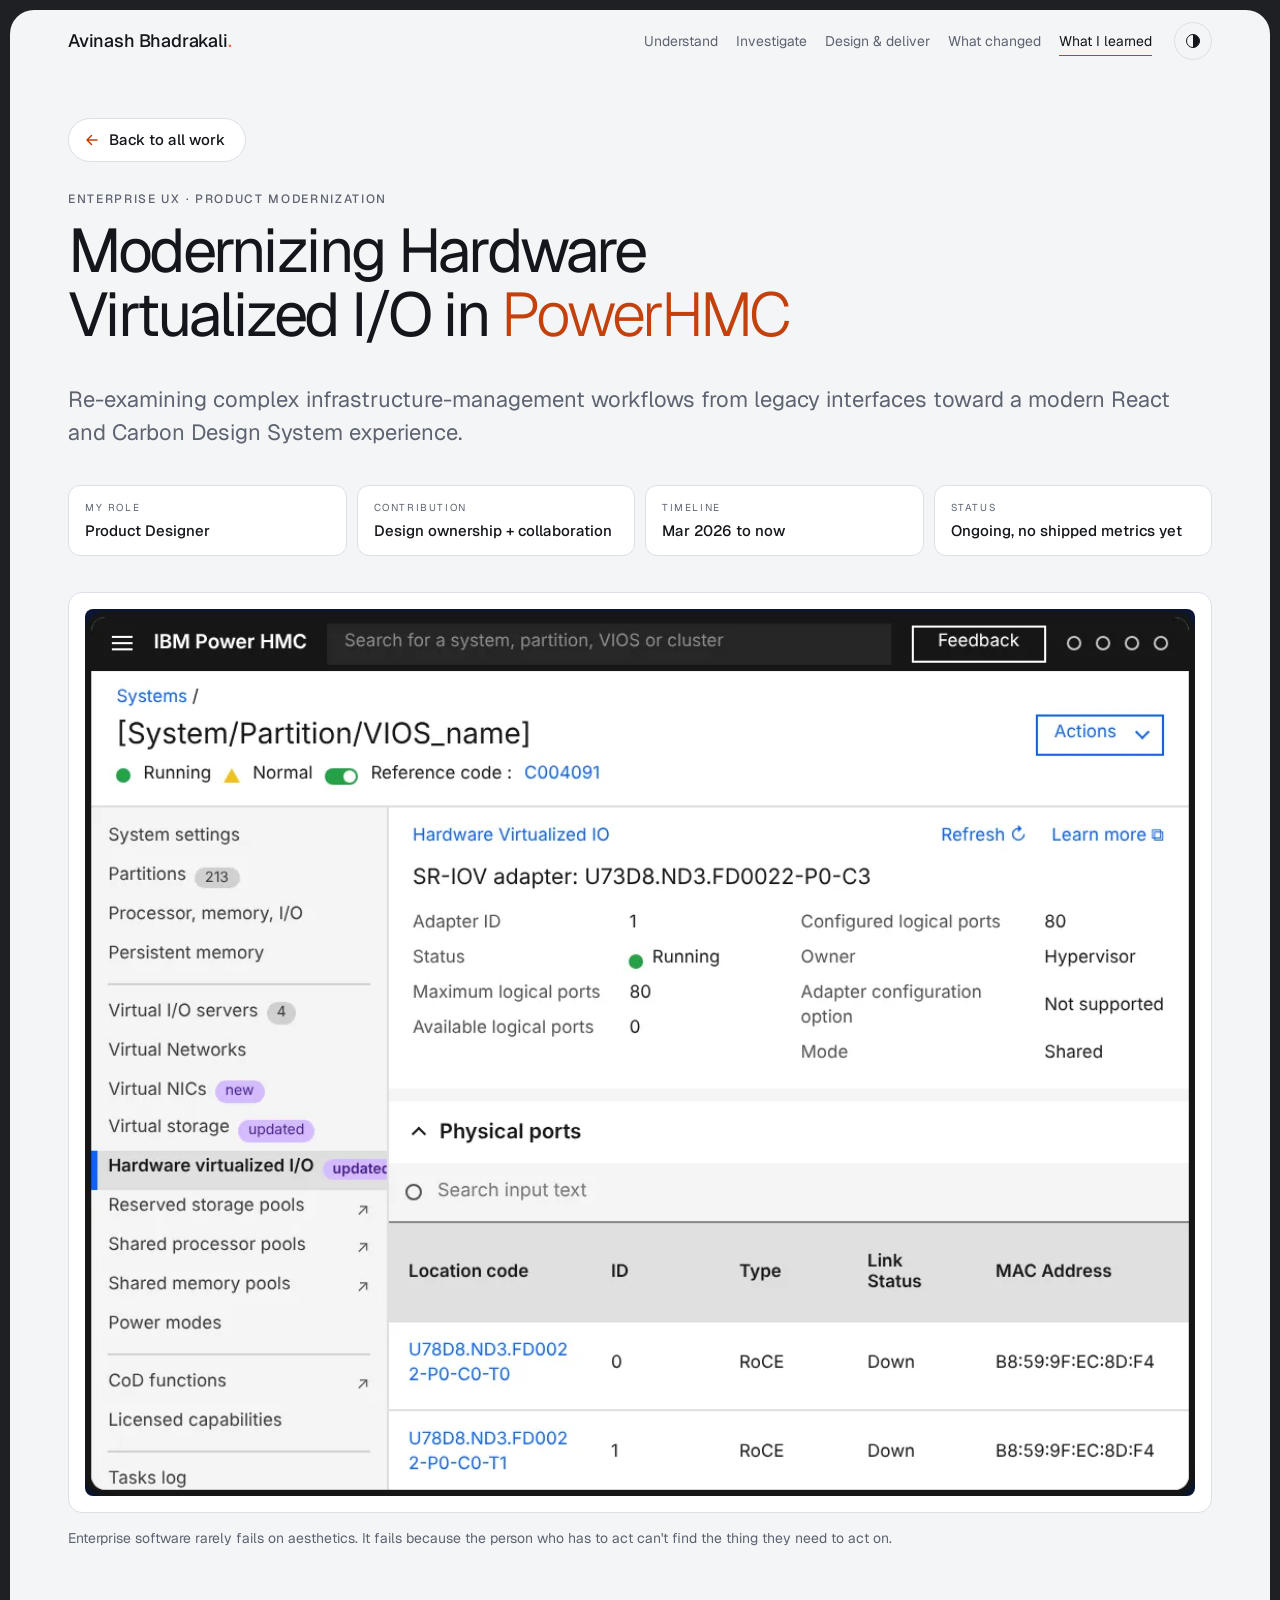
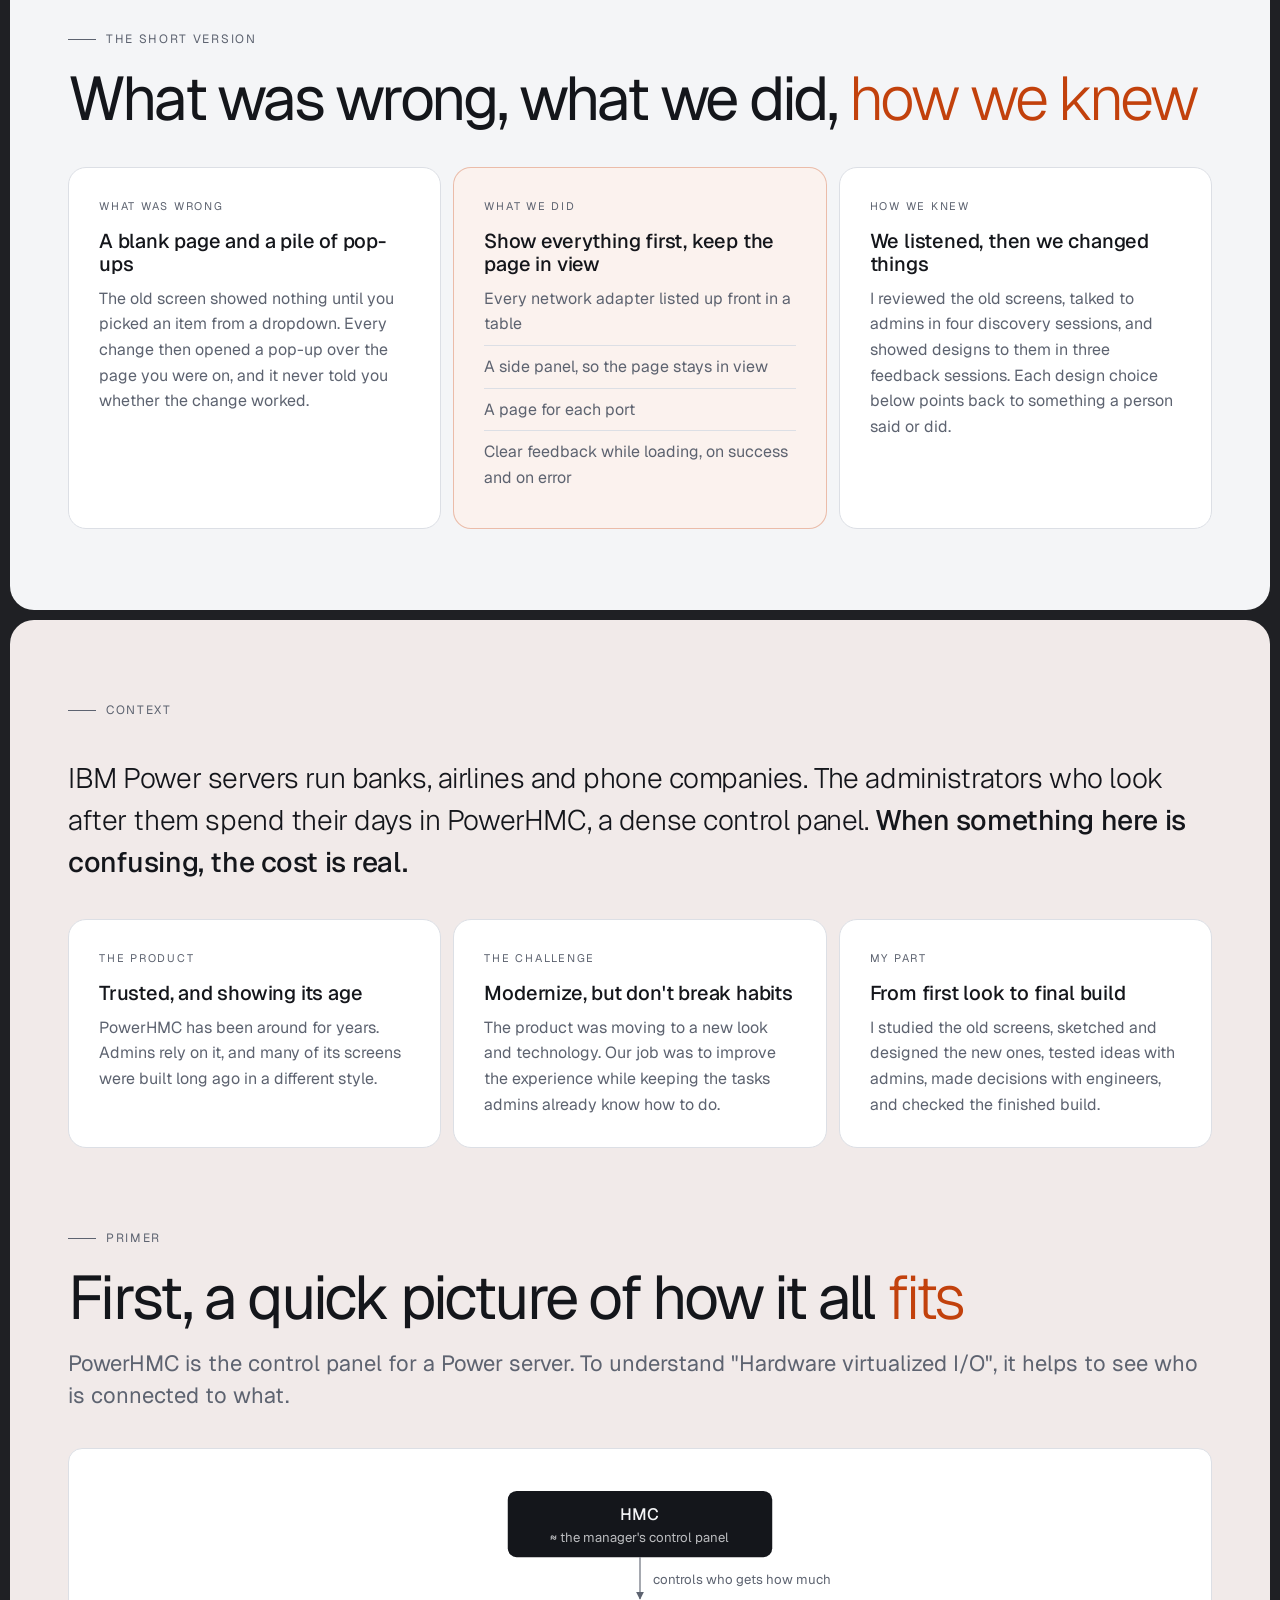
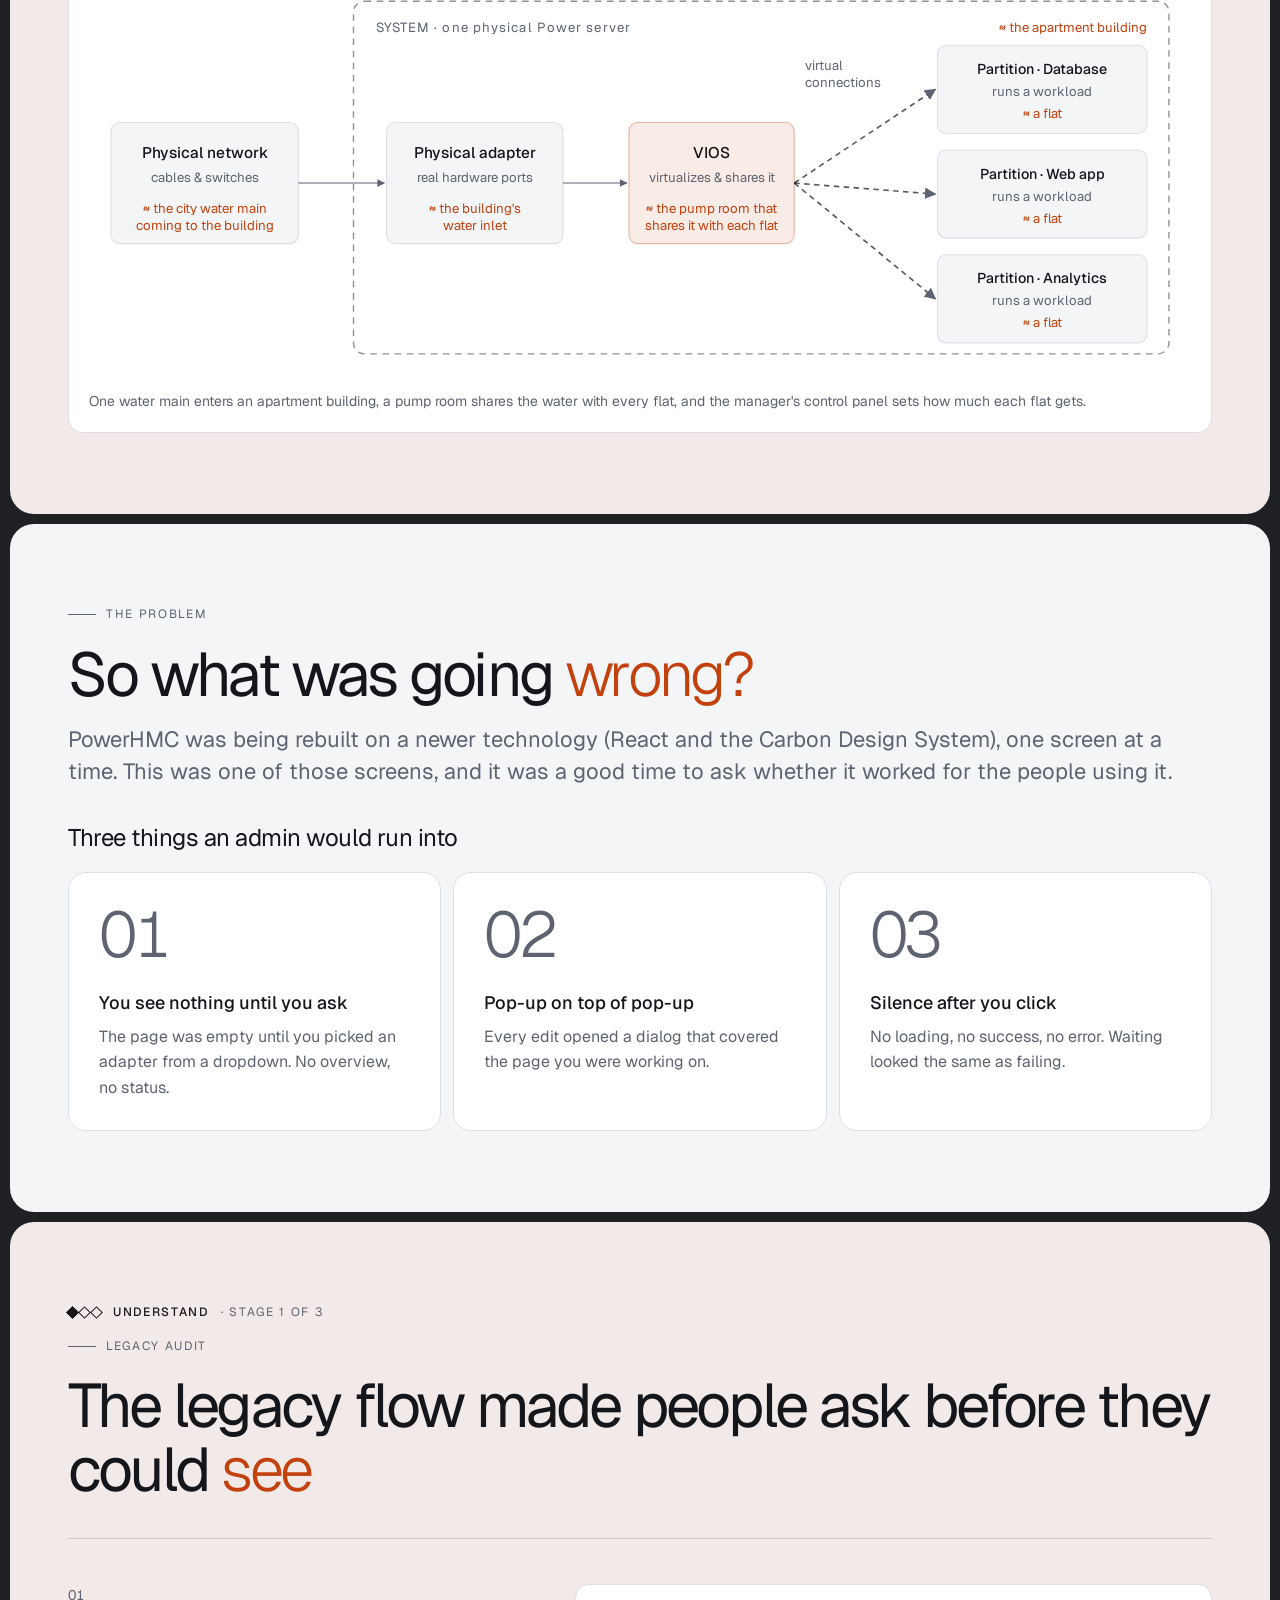
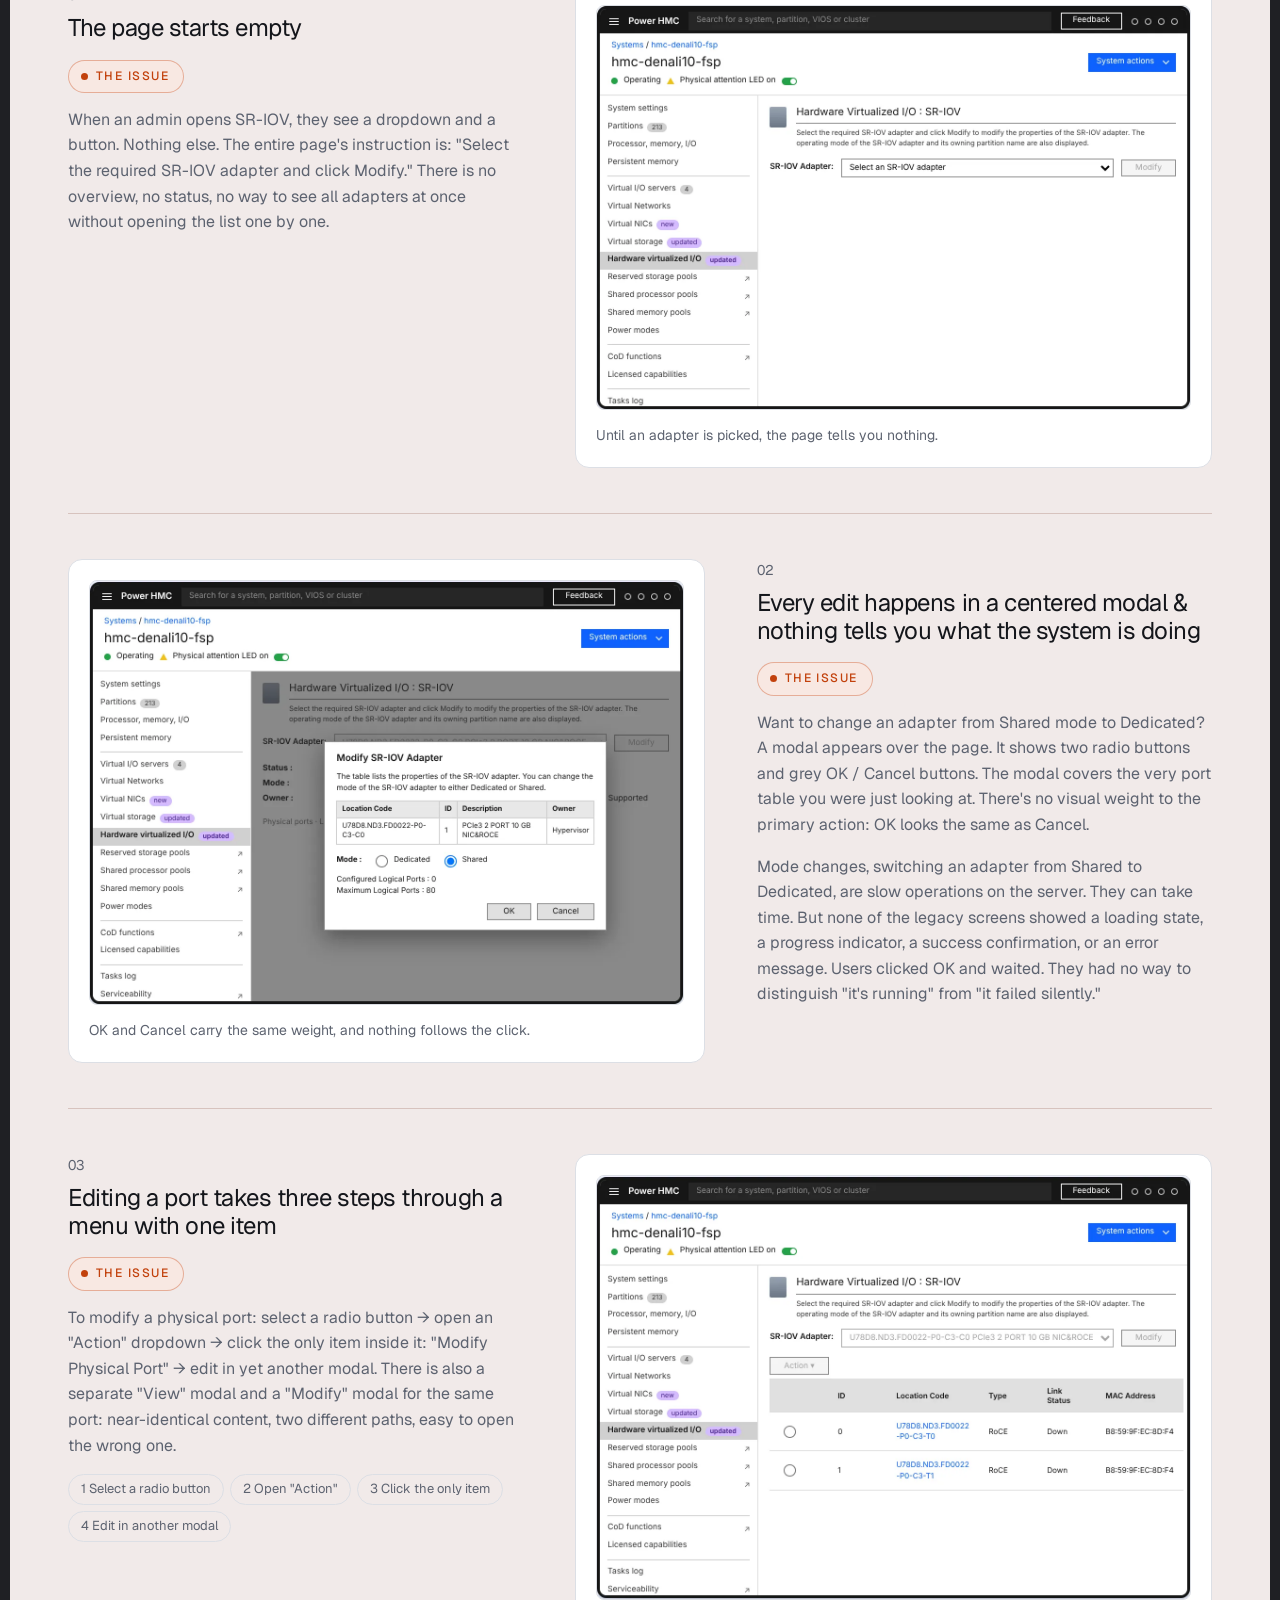
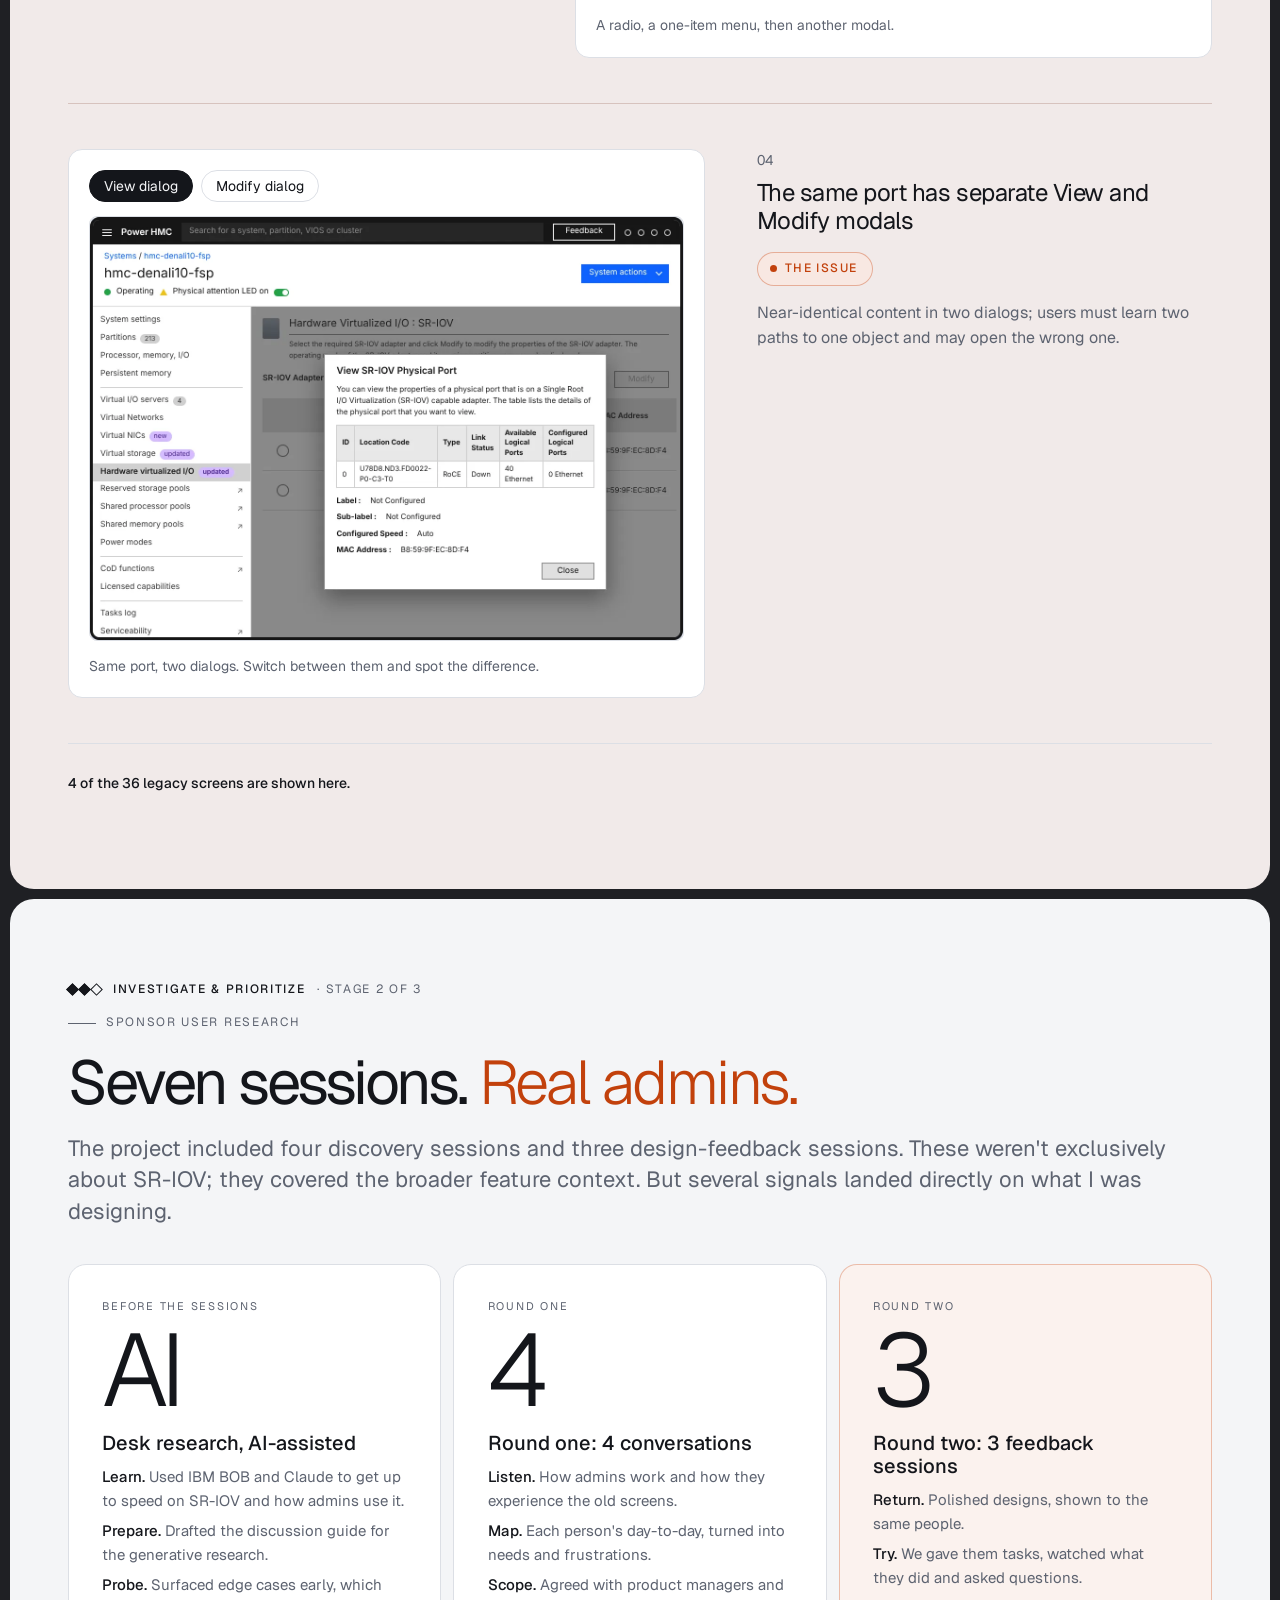
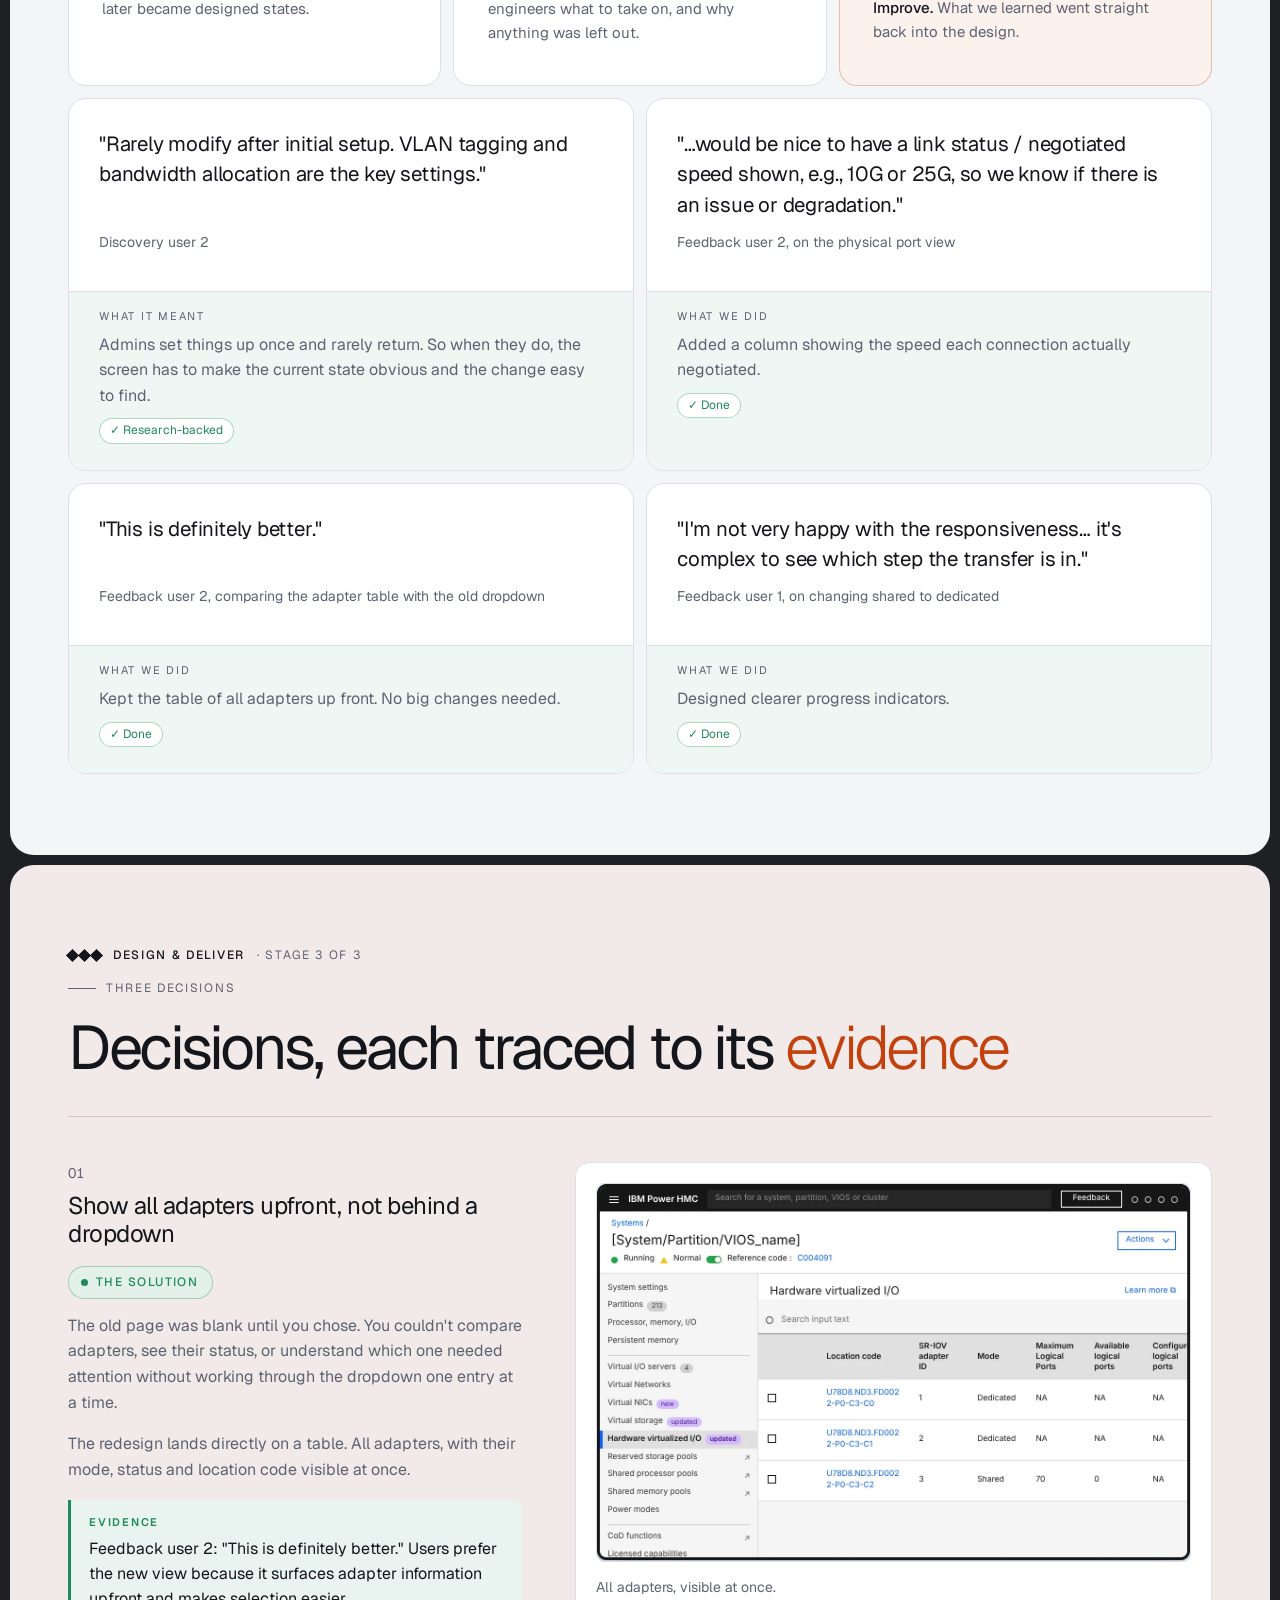
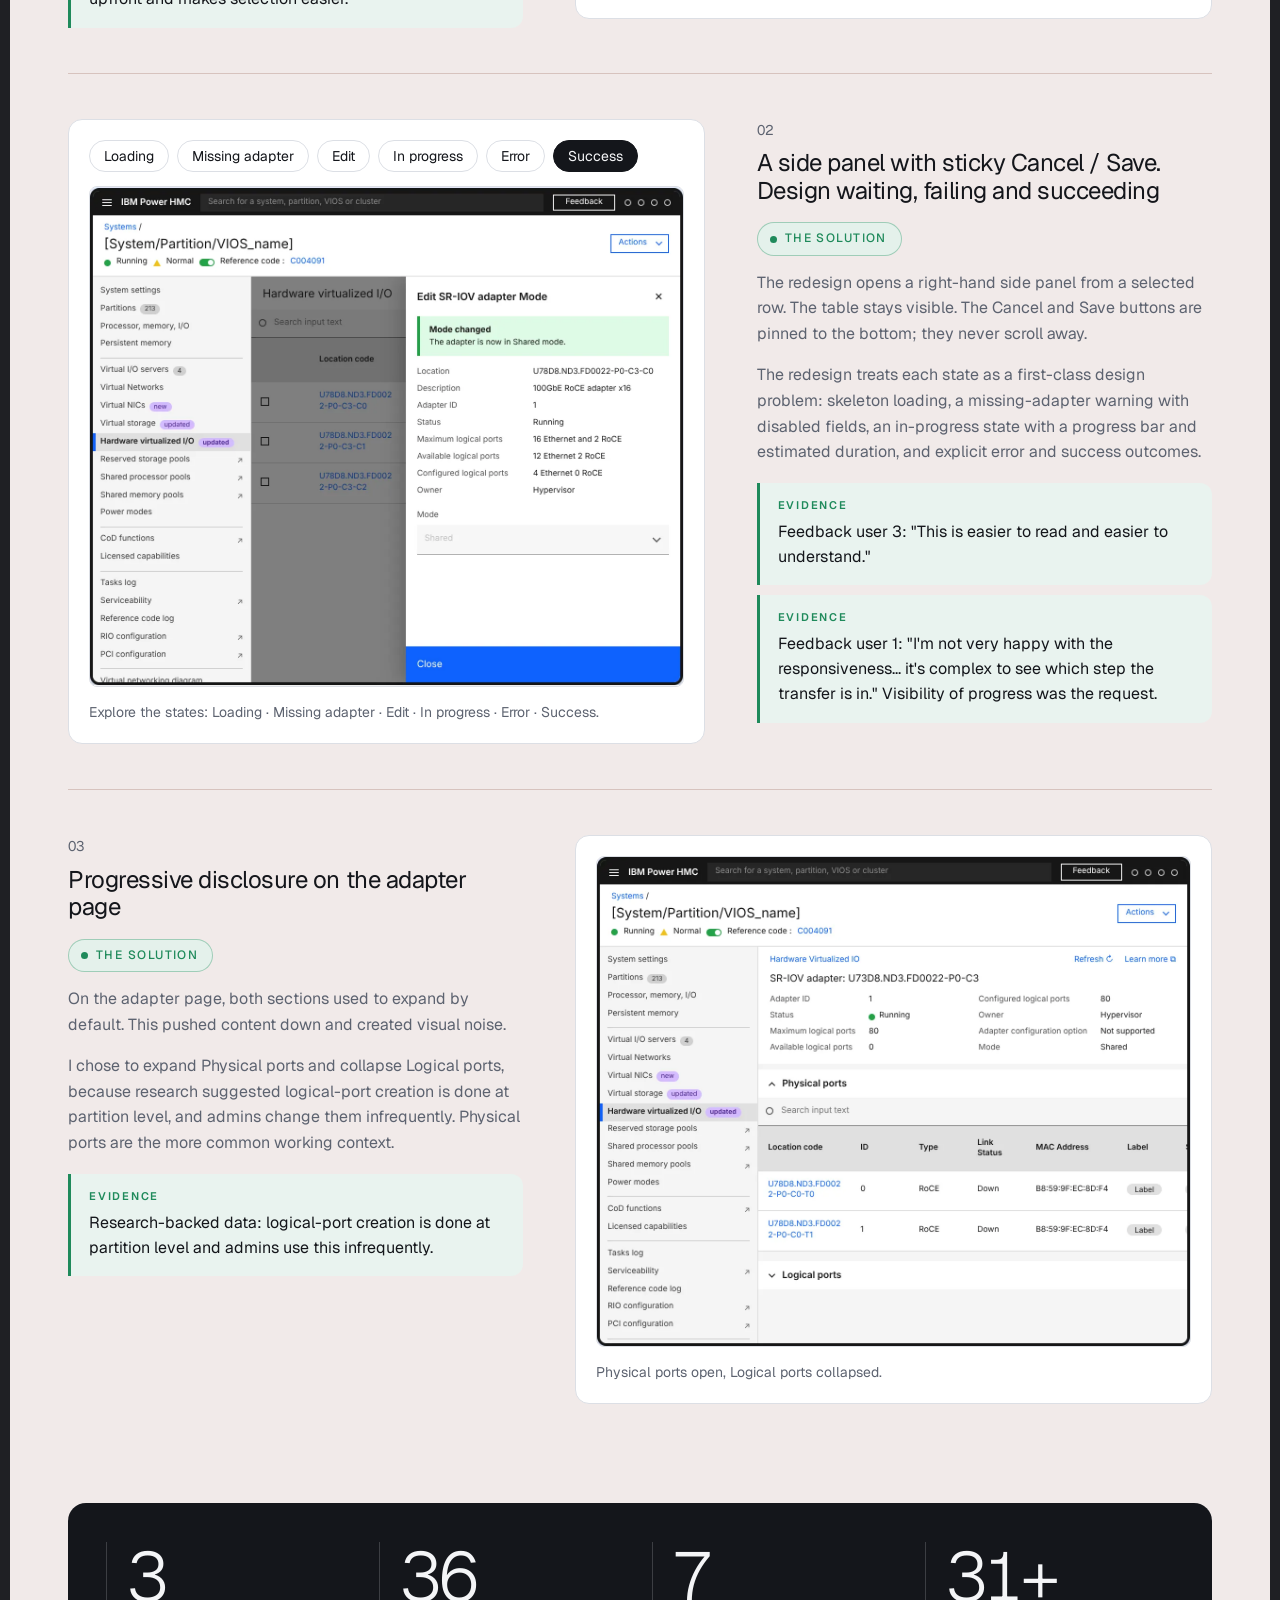
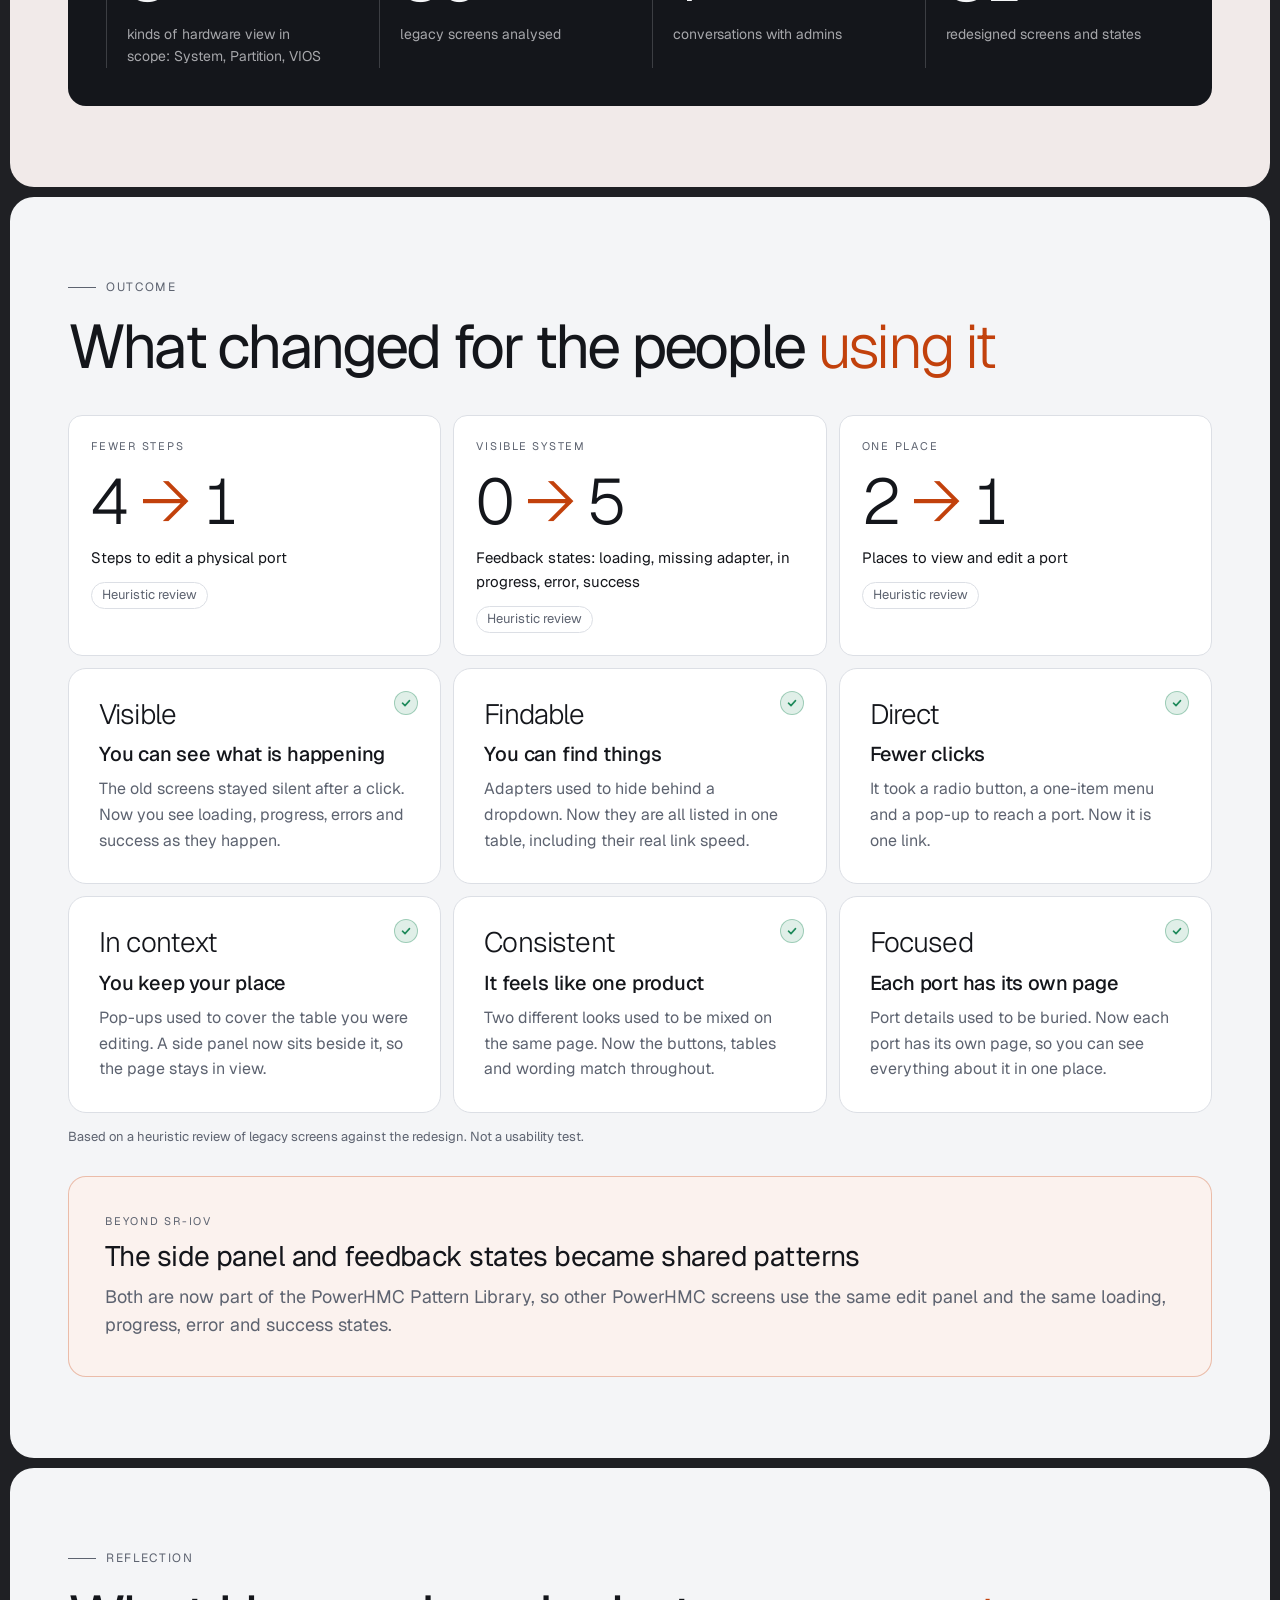
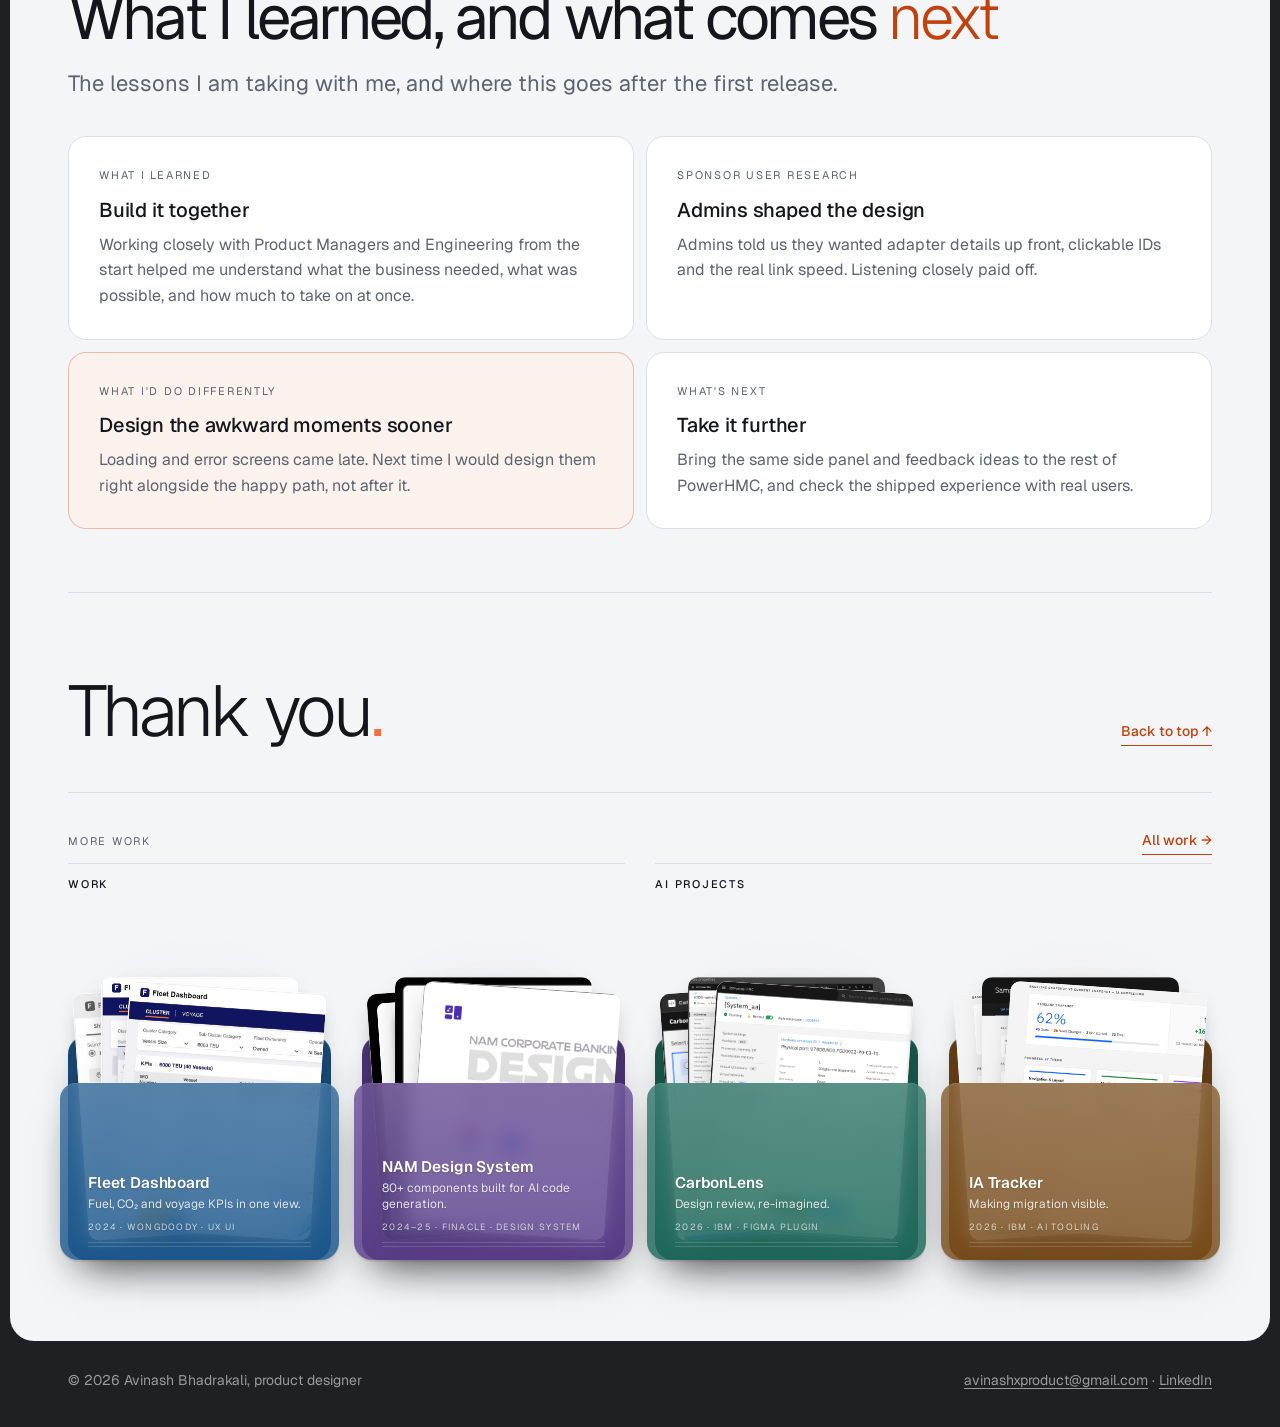
==== commit cbe02ce3: "SR-IOV page: home-page folders for More work, evidence callouts, no fake-link cards Co-Authored-By: " ====
--- a/hardware/sr-iov-case-study.html
+++ b/hardware/sr-iov-case-study.html
@@ -477,6 +477,73 @@
 .q blockquote { align-self: start; }
 .q cite { align-self: start; }
 .q .wh { align-self: stretch; }
+
+/* evidence callouts: higher contrast */
+.item .copy p.evidence { max-width: none; margin: 18px 0 0; padding: 14px 18px 16px; border-left: 3px solid var(--signal); border-radius: 0 12px 12px 0; background: color-mix(in srgb, var(--signal) 10%, var(--surface)); color: var(--ink); font-size: 1rem; line-height: 1.55; }
+.item .copy p.evidence b { display: block; font-size: 0.6875rem; font-weight: 600; text-transform: uppercase; letter-spacing: 0.16em; color: var(--signal); margin-bottom: 6px; }
+.item .copy p.evidence + p.evidence { margin-top: 10px; }
+
+/* ===== home-page folders (copied from the home page) ===== */
+.shelf { display: grid; grid-template-columns: repeat(5, minmax(0, 1fr)); gap: clamp(16px, 2.4vw, 36px); padding-top: clamp(52px, 7vh, 76px); align-items: end; }
+.folder { position: relative; display: block; aspect-ratio: 1 / 1.12; text-decoration: none; color: #fff; --f: #3B4A6B; --lx: 0; outline-offset: 8px; border-radius: 18px; }
+.folder:hover, .folder:focus-visible { color: #fff; }
+.f-lean { position: absolute; inset: 0; display: block; transform-origin: 50% 100%; transform: rotate(calc(var(--lx) * 3deg)) translateY(0); transition: transform .5s var(--ease); }
+.folder:hover .f-lean, .folder:focus-visible .f-lean { transform: rotate(calc(var(--lx) * 3deg)) translateY(-6px); }
+.f-bloom { position: absolute; left: 50%; top: 45%; width: 150%; aspect-ratio: 1; translate: -50% -50%; border-radius: 50%; background: radial-gradient(closest-side, var(--f) 0%, transparent 72%); filter: blur(28px); opacity: .14; z-index: -1; pointer-events: none; transition: opacity .5s var(--ease); }
+.folder:hover .f-bloom, .folder:focus-visible .f-bloom { opacity: .3; }
+.f-back { position: absolute; inset: 24% 0 0; border-radius: 18px; background: color-mix(in srgb, var(--f) 86%, #000); box-shadow: inset 0 1px 0 rgba(255,255,255,.25), inset 0 -24px 40px rgba(0,0,0,.12), 0 18px 40px -18px rgba(14,14,15,.45); }
+.f-cards { position: absolute; inset: 0; display: block; pointer-events: none; }
+.f-cards { z-index: 2; }
+.f-card { position: absolute; left: 12.5%; width: 75%; bottom: 9%; aspect-ratio: 4 / 5; display: block; transform-origin: 50% 100%; transition: transform .6s cubic-bezier(.3,1.4,.5,1); }
+.f-peek { position: absolute; inset: 0; display: block; border-radius: 10px; overflow: hidden; background: #fff; box-shadow: inset 0 1px 0 rgba(255,255,255,.6), 0 10px 24px -10px rgba(14,14,15,.45); }
+.f-peek img { width: 100%; height: 100%; object-fit: cover; object-position: top left; }
+.f-peek svg { width: 100%; height: 100%; display: block; }
+.f-card:nth-child(1) { transform: translateX(-6%) rotate(-4deg); }
+.f-card:nth-child(2) { transform: translateY(-4%); }
+.f-card:nth-child(3) { transform: translateX(6%) rotate(4deg); }
+.folder:hover .f-card:nth-child(1), .folder:focus-visible .f-card:nth-child(1) { transform: translate(-30%, -26%) rotate(-13deg); }
+.folder:hover .f-card:nth-child(2), .folder:focus-visible .f-card:nth-child(2) { transform: translateY(-34%); transition-delay: .04s; }
+.folder:hover .f-card:nth-child(3), .folder:focus-visible .f-card:nth-child(3) { transform: translate(30%, -26%) rotate(13deg); transition-delay: .08s; }
+.f-front { position: absolute; z-index: 5; left: -3%; right: -3%; bottom: 0; height: 60%; display: block; overflow: hidden; border-radius: 16px 16px 18px 18px; isolation: isolate; box-shadow: 0 22px 40px -18px rgba(14,14,15,.55), 0 2px 0 rgba(0,0,0,.08), inset 0 1px 0 rgba(255,255,255,.35); transition: transform .5s var(--ease); transform-origin: 50% 100%; }
+.folder:hover .f-front, .folder:focus-visible .f-front { transform: scaleY(.97); }
+.f-refract { position: absolute; z-index: 0; left: 2.83%; right: 2.83%; bottom: 0; height: calc(100% / .6); display: block; pointer-events: none; }
+.f-refract .f-cards { filter: blur(9px) saturate(1.2); }
+.f-tint { position: absolute; z-index: 1; inset: 0; background: linear-gradient(180deg, color-mix(in srgb, var(--f) 88%, #fff), var(--f)); opacity: .84; }
+.f-label { position: absolute; z-index: 2; text-shadow: 0 1px 2px rgba(0,0,0,.18); left: 10%; right: 8%; bottom: 14%; display: flex; flex-direction: column; gap: 4px; }
+.f-name { font-size: clamp(0.9375rem, 1.2vw, 1.0625rem); font-weight: 600; letter-spacing: -0.01em; line-height: 1.2; }
+.f-line { font-size: 0.75rem; line-height: 1.35; opacity: .82; }
+.f-meta { margin-top: 4px; font-size: 0.5625rem; letter-spacing: .14em; text-transform: uppercase; opacity: .7; white-space: nowrap; overflow: hidden; text-overflow: ellipsis; }
+.f-lines { position: absolute; z-index: 2; left: 10%; right: 10%; bottom: 7%; height: 5px; border-top: 1px solid #fff; border-bottom: 1px solid #fff; opacity: .16; }
+@media (prefers-reduced-motion: no-preference) {
+.shelf .folder { opacity: 0; }
+.shelf.in .folder { animation: drop 1s cubic-bezier(.25,1.35,.45,1) both; animation-delay: calc(var(--i) * 90ms); }
+@keyframes drop {
+0% { opacity: 0; transform: translateY(-70%) rotate(calc((var(--i) - 2) * 5deg)); filter: blur(8px); }
+45% { opacity: 1; filter: blur(0); }
+100% { opacity: 1; transform: none; filter: none; }
+}
+.f-cards > .f-card .f-peek { animation: bob 4.5s ease-in-out infinite; animation-delay: calc(var(--i) * -0.7s); }
+.f-cards > .f-card:nth-child(2) .f-peek { animation-delay: calc(var(--i) * -0.7s - 1.5s); }
+.f-cards > .f-card:nth-child(3) .f-peek { animation-delay: calc(var(--i) * -0.7s - 3s); }
+.folder:hover .f-peek { animation-play-state: paused; }
+@keyframes bob { 50% { transform: translateY(-4%); } }
+}
+
+.mw-shelf { grid-template-columns: repeat(4, minmax(0, 1fr)); padding-top: clamp(56px, 8vh, 84px); }
+.mw-groups { display: grid; grid-template-columns: 1fr 1fr; gap: clamp(16px, 2.4vw, 36px); margin-top: 8px; }
+.mw-groups .lab { max-width: none; font-size: 0.6875rem; text-transform: uppercase; letter-spacing: 0.16em; color: var(--ink); font-weight: 500; margin: 0; padding-top: 12px; border-top: 1px solid var(--rule); }
+.mw-head { margin-bottom: 8px; }
+@media (max-width: 900px) {
+  .mw-shelf { grid-template-columns: repeat(2, minmax(0, 1fr)); row-gap: 72px; }
+  .mw-groups { display: none; }
+  .mw-shelf .folder:nth-child(1)::before { content: "Work"; }
+  .mw-shelf .folder:nth-child(3)::before { content: "AI projects"; }
+  .mw-shelf .folder:nth-child(1)::before, .mw-shelf .folder:nth-child(3)::before { position: absolute; top: -44px; left: 0; font-size: 0.6875rem; text-transform: uppercase; letter-spacing: 0.16em; color: var(--ink); font-weight: 500; }
+}
+
+/* "what changed" cards: a check badge, not a link arrow */
+.card .chk { position: absolute; top: 22px; right: 22px; width: 24px; height: 24px; border-radius: 50%; display: grid; place-items: center; color: var(--signal); background: color-mix(in srgb, var(--signal) 14%, var(--surface)); border: 1px solid color-mix(in srgb, var(--signal) 35%, transparent); }
+.card, .q, .opt, .bigp > div, .result { cursor: default; }
 
 /* stacked hero */
 .hero-stack .dek { max-width: none; margin: 0; }
@@ -532,11 +599,9 @@
   .rv { opacity: 0; transform: translateY(18px); transition: opacity .7s var(--ease), transform .7s var(--ease); transition-delay: calc(var(--d, 0) * 80ms); }
   .rv.in { opacity: 1; transform: none; }
   .card, .bigp > div, .q, .opt, .g-card, .ui-frame { transition: transform .35s var(--ease), border-color .35s var(--ease); }
-  .card:hover, .bigp > div:hover, .q:hover, .rounds .opt:hover { transform: translateY(-3px); border-color: var(--ink); }
-  .bigp > div:hover .k { color: var(--accent); }
+
   .bigp .k { transition: color .35s var(--ease); }
-  .card .arr { transition: transform .35s var(--ease); }
-  .card:hover .arr { transform: translate(3px, -3px); }
+
   .ui-frame img { transition: opacity .25s var(--ease), transform .5s var(--ease); }
   .ui-frame img.swap { opacity: 0; }
   .zoomable:hover img { transform: scale(1.012); }
@@ -903,12 +968,12 @@
       <div class="result"><p class="lab">One place</p><div class="n"><span data-count="2">2</span><span class="arr"> → </span><span data-count="1">1</span></div><div class="l">Places to view and edit a port</div><div class="src">Heuristic review</div></div>
     </div>
     <div class="cards3 rv">
-      <article class="card rv"><span class="arr" aria-hidden="true">↗</span><p class="big">Visible</p><h3>You can see what is happening</h3><p>The old screens stayed silent after a click. Now you see loading, progress, errors and success as they happen.</p></article>
-      <article class="card rv"><span class="arr" aria-hidden="true">↗</span><p class="big">Findable</p><h3>You can find things</h3><p>Adapters used to hide behind a dropdown. Now they are all listed in one table, including their real link speed.</p></article>
-      <article class="card rv"><span class="arr" aria-hidden="true">↗</span><p class="big">Direct</p><h3>Fewer clicks</h3><p>It took a radio button, a one-item menu and a pop-up to reach a port. Now it is one link.</p></article>
-      <article class="card rv"><span class="arr" aria-hidden="true">↗</span><p class="big">In context</p><h3>You keep your place</h3><p>Pop-ups used to cover the table you were editing. A side panel now sits beside it, so the page stays in view.</p></article>
-      <article class="card rv"><span class="arr" aria-hidden="true">↗</span><p class="big">Consistent</p><h3>It feels like one product</h3><p>Two different looks used to be mixed on the same page. Now the buttons, tables and wording match throughout.</p></article>
-      <article class="card rv"><span class="arr" aria-hidden="true">↗</span><p class="big">Focused</p><h3>Each port has its own page</h3><p>Port details used to be buried. Now each port has its own page, so you can see everything about it in one place.</p></article>
+      <article class="card rv"><span class="chk" aria-hidden="true"><svg width="12" height="12" viewBox="0 0 12 12"><path d="M2.5 6.2 5 8.6l4.5-5" fill="none" stroke="currentColor" stroke-width="1.6" stroke-linecap="round" stroke-linejoin="round"/></svg></span><p class="big">Visible</p><h3>You can see what is happening</h3><p>The old screens stayed silent after a click. Now you see loading, progress, errors and success as they happen.</p></article>
+      <article class="card rv"><span class="chk" aria-hidden="true"><svg width="12" height="12" viewBox="0 0 12 12"><path d="M2.5 6.2 5 8.6l4.5-5" fill="none" stroke="currentColor" stroke-width="1.6" stroke-linecap="round" stroke-linejoin="round"/></svg></span><p class="big">Findable</p><h3>You can find things</h3><p>Adapters used to hide behind a dropdown. Now they are all listed in one table, including their real link speed.</p></article>
+      <article class="card rv"><span class="chk" aria-hidden="true"><svg width="12" height="12" viewBox="0 0 12 12"><path d="M2.5 6.2 5 8.6l4.5-5" fill="none" stroke="currentColor" stroke-width="1.6" stroke-linecap="round" stroke-linejoin="round"/></svg></span><p class="big">Direct</p><h3>Fewer clicks</h3><p>It took a radio button, a one-item menu and a pop-up to reach a port. Now it is one link.</p></article>
+      <article class="card rv"><span class="chk" aria-hidden="true"><svg width="12" height="12" viewBox="0 0 12 12"><path d="M2.5 6.2 5 8.6l4.5-5" fill="none" stroke="currentColor" stroke-width="1.6" stroke-linecap="round" stroke-linejoin="round"/></svg></span><p class="big">In context</p><h3>You keep your place</h3><p>Pop-ups used to cover the table you were editing. A side panel now sits beside it, so the page stays in view.</p></article>
+      <article class="card rv"><span class="chk" aria-hidden="true"><svg width="12" height="12" viewBox="0 0 12 12"><path d="M2.5 6.2 5 8.6l4.5-5" fill="none" stroke="currentColor" stroke-width="1.6" stroke-linecap="round" stroke-linejoin="round"/></svg></span><p class="big">Consistent</p><h3>It feels like one product</h3><p>Two different looks used to be mixed on the same page. Now the buttons, tables and wording match throughout.</p></article>
+      <article class="card rv"><span class="chk" aria-hidden="true"><svg width="12" height="12" viewBox="0 0 12 12"><path d="M2.5 6.2 5 8.6l4.5-5" fill="none" stroke="currentColor" stroke-width="1.6" stroke-linecap="round" stroke-linejoin="round"/></svg></span><p class="big">Focused</p><h3>Each port has its own page</h3><p>Port details used to be buried. Now each port has its own page, so you can see everything about it in one place.</p></article>
     </div>
     <p class="fn">Based on a heuristic review of legacy screens against the redesign. Not a usability test.</p>
     <div class="beyond rv">
@@ -942,25 +1007,60 @@
     </div>
     <div class="more-work">
       <div class="mw-head"><p class="lab">More work</p><a class="read" href="https://newportfolio2026.avinashxproduct.workers.dev/#/">All work →</a></div>
-      <div class="mw-grid rv-kids">
-        <a class="mw-card" href="https://avinashxproduct-ctrl.github.io/Portfolio/fleetdashboard/index.html" target="_blank" rel="noopener" style="--f:#1E5A8F">
-          <span class="mw-pic"><img src="[data-uri]" data-k="next-fleet" alt="Fleet Dashboard cluster view with a KPI table and fuel charts" loading="lazy"></span>
-          <span class="mw-body">
-            <span class="mw-meta">Infosys WongDoody · 2024 · Data visualisation</span>
-            <span class="mw-title">Hapag-Lloyd: one view of a shipping fleet</span>
-            <span class="mw-line">Fuel, CO₂ and voyage KPIs in one view.</span>
-            <span class="mw-go" aria-hidden="true">→</span>
-          </span>
-        </a>
-        <a class="mw-card" href="https://avinashxproduct-ctrl.github.io/Portfolio/carbonlens/index.html" target="_blank" rel="noopener" style="--f:#1F6B5C">
-          <span class="mw-pic"><img src="[data-uri]" data-k="next-carbonlens" alt="CarbonLens Figma plugin listing content-rule issues beside a PowerHMC screen" loading="lazy"></span>
-          <span class="mw-body">
-            <span class="mw-meta">IBM · 2026 · Figma plugin</span>
-            <span class="mw-title">CarbonLens: design review, re-imagined</span>
-            <span class="mw-line">A Figma plugin I designed and built on my own, from brief to v1.0 in 3 days.</span>
-            <span class="mw-go" aria-hidden="true">→</span>
-          </span>
-        </a>
+      <div class="mw-groups"><p class="lab">Work</p><p class="lab">AI projects</p></div>
+      <div class="shelf mw-shelf">
+<a class="folder" target="_blank" rel="noopener" href="https://avinashxproduct-ctrl.github.io/Portfolio/fleetdashboard/index.html" style="--f:#1E5A8F;--i:0" data-title="Hapag-Lloyd: one view of a shipping fleet" data-year="Infosys WongDoody · 2024 · Data visualisation" data-desc="Hapag-Lloyd&#x27;s fleet data was spread across several systems. Over 4 months I designed cluster and voyage dashboards for chief officers, with filters and KPIs for fuel, CO₂, speed, distance, cargo and TEU in one view.">
+<span class="f-lean">
+<span class="f-bloom" aria-hidden="true"></span>
+<span class="f-back" aria-hidden="true"></span>
+<span class="f-cards" aria-hidden="true"><span class="f-card"><span class="f-peek"><img data-img="fleetdashboard/assets/web/wf1.jpg" alt="" loading="lazy"></span></span><span class="f-card"><span class="f-peek"><img data-img="fleetdashboard/assets/web/filters.jpg" alt="" loading="lazy"></span></span><span class="f-card"><span class="f-peek"><img data-img="fleetdashboard/assets/web/cluster.jpg" alt="" loading="lazy"></span></span></span>
+<span class="f-front">
+<span class="f-refract" aria-hidden="true"><span class="f-cards"><span class="f-card"><span class="f-peek"><img data-img="fleetdashboard/assets/web/wf1.jpg" alt="" loading="lazy"></span></span><span class="f-card"><span class="f-peek"><img data-img="fleetdashboard/assets/web/filters.jpg" alt="" loading="lazy"></span></span><span class="f-card"><span class="f-peek"><img data-img="fleetdashboard/assets/web/cluster.jpg" alt="" loading="lazy"></span></span></span></span>
+<span class="f-tint" aria-hidden="true"></span>
+<span class="f-label"><span class="f-name">Fleet Dashboard</span><span class="f-line">Fuel, CO₂ and voyage KPIs in one view.</span><span class="f-meta">2024 · WongDoody · UX UI</span></span>
+<span class="f-lines" aria-hidden="true"></span>
+</span>
+</span>
+</a>
+<a class="folder" target="_blank" rel="noopener" href="https://avinashxproduct-ctrl.github.io/Portfolio/Namdesignsystem/index.html" style="--f:#5B3F8C;--i:1" data-title="A design system built to generate its own code" data-year="Infosys Finacle · 2024–25 · Design systems" data-desc="Banking UI took 4–6 months to go from design to production. I designed Inspiro&#x27;s architecture from scratch: token-first components that AI tools can turn into code, plus a Figma plugin that checks files before handoff. The cycle dropped to under 2 months across 3 teams.">
+<span class="f-lean">
+<span class="f-bloom" aria-hidden="true"></span>
+<span class="f-back" aria-hidden="true"></span>
+<span class="f-cards" aria-hidden="true"><span class="f-card"><span class="f-peek"><img data-img="Namdesignsystem/images/tokens.png" alt="" loading="lazy"></span></span><span class="f-card"><span class="f-peek"><img data-img="Namdesignsystem/images/atomic-4-page.png" alt="" loading="lazy"></span></span><span class="f-card"><span class="f-peek"><img data-img="Namdesignsystem/images/hero.png" alt="" loading="lazy"></span></span></span>
+<span class="f-front">
+<span class="f-refract" aria-hidden="true"><span class="f-cards"><span class="f-card"><span class="f-peek"><img data-img="Namdesignsystem/images/tokens.png" alt="" loading="lazy"></span></span><span class="f-card"><span class="f-peek"><img data-img="Namdesignsystem/images/atomic-4-page.png" alt="" loading="lazy"></span></span><span class="f-card"><span class="f-peek"><img data-img="Namdesignsystem/images/hero.png" alt="" loading="lazy"></span></span></span></span>
+<span class="f-tint" aria-hidden="true"></span>
+<span class="f-label"><span class="f-name">NAM Design System</span><span class="f-line">80+ components built for AI code generation.</span><span class="f-meta">2024–25 · Finacle · Design system</span></span>
+<span class="f-lines" aria-hidden="true"></span>
+</span>
+</span>
+</a>
+<a class="folder" target="_blank" rel="noopener" href="https://avinashxproduct-ctrl.github.io/Portfolio/carbonlens/index.html" style="--f:#1F6B5C;--i:2" data-title="CarbonLens: design review, re-imagined" data-year="IBM · 2026 · Figma plugin" data-desc="I designed and built this Figma plugin on my own, from brief to v1.0 in 3 days. It checks copy against 10 Carbon content rules, drafts UI text, and maps spacing to Carbon tokens on the canvas. Five designers use it, and the Carbon team is discussing scaling it to other teams.">
+<span class="f-lean">
+<span class="f-bloom" aria-hidden="true"></span>
+<span class="f-back" aria-hidden="true"></span>
+<span class="f-cards" aria-hidden="true"><span class="f-card"><span class="f-peek"><img data-img="carbonlens/CarbonLens — Figma Plugin Case Study_files/plugin-1.png" alt="" loading="lazy"></span></span><span class="f-card"><span class="f-peek"><img data-img="carbonlens/CarbonLens — Figma Plugin Case Study_files/ss-writer.png" alt="" loading="lazy"></span></span><span class="f-card"><span class="f-peek"><img data-img="carbonlens/CarbonLens — Figma Plugin Case Study_files/ss-violations.png" alt="" loading="lazy"></span></span></span>
+<span class="f-front">
+<span class="f-refract" aria-hidden="true"><span class="f-cards"><span class="f-card"><span class="f-peek"><img data-img="carbonlens/CarbonLens — Figma Plugin Case Study_files/plugin-1.png" alt="" loading="lazy"></span></span><span class="f-card"><span class="f-peek"><img data-img="carbonlens/CarbonLens — Figma Plugin Case Study_files/ss-writer.png" alt="" loading="lazy"></span></span><span class="f-card"><span class="f-peek"><img data-img="carbonlens/CarbonLens — Figma Plugin Case Study_files/ss-violations.png" alt="" loading="lazy"></span></span></span></span>
+<span class="f-tint" aria-hidden="true"></span>
+<span class="f-label"><span class="f-name">CarbonLens</span><span class="f-line">Design review, re-imagined.</span><span class="f-meta">2026 · IBM · Figma plugin</span></span>
+<span class="f-lines" aria-hidden="true"></span>
+</span>
+</span>
+</a>
+<a class="folder" target="_blank" rel="noopener" href="https://avinashxproduct-ctrl.github.io/Portfolio/iatracker/index.html" style="--f:#7A4E1D;--i:3" data-title="IA Tracker: making migration visible" data-year="IBM · 2026 · AI tooling" data-desc="A tool I built with IBM BOB that maps themes, epics, features and tasks, so the team can see how far each part of PowerHMC has moved to Carbon, release by release. Every figure is calculated from the records. The case study uses demo data.">
+<span class="f-lean">
+<span class="f-bloom" aria-hidden="true"></span>
+<span class="f-back" aria-hidden="true"></span>
+<span class="f-cards" aria-hidden="true"><span class="f-card"><span class="f-peek"><img data-img="iatracker/IA Tracker — an AI-assisted tool for tracking information architecture and design-system migration _ Case study_files/tracker-ia.png" alt="" loading="lazy"></span></span><span class="f-card"><span class="f-peek"><img data-img="iatracker/IA Tracker — an AI-assisted tool for tracking information architecture and design-system migration _ Case study_files/tracker-releases.png" alt="" loading="lazy"></span></span><span class="f-card"><span class="f-peek"><img data-img="iatracker/IA Tracker — an AI-assisted tool for tracking information architecture and design-system migration _ Case study_files/tracker-ia.png" alt="" loading="lazy"></span></span></span>
+<span class="f-front">
+<span class="f-refract" aria-hidden="true"><span class="f-cards"><span class="f-card"><span class="f-peek"><img data-img="iatracker/IA Tracker — an AI-assisted tool for tracking information architecture and design-system migration _ Case study_files/tracker-ia.png" alt="" loading="lazy"></span></span><span class="f-card"><span class="f-peek"><img data-img="iatracker/IA Tracker — an AI-assisted tool for tracking information architecture and design-system migration _ Case study_files/tracker-releases.png" alt="" loading="lazy"></span></span><span class="f-card"><span class="f-peek"><img data-img="iatracker/IA Tracker — an AI-assisted tool for tracking information architecture and design-system migration _ Case study_files/tracker-ia.png" alt="" loading="lazy"></span></span></span></span>
+<span class="f-tint" aria-hidden="true"></span>
+<span class="f-label"><span class="f-name">IA Tracker</span><span class="f-line">Making migration visible.</span><span class="f-meta">2026 · IBM · AI tooling</span></span>
+<span class="f-lines" aria-hidden="true"></span>
+</span>
+</span>
+</a>
       </div>
     </div>
   </section>
@@ -1083,6 +1183,20 @@
       so.observe(d);
     });
   }
+
+  // ---------- folders ----------
+  var IMGB = "https://avinashxproduct-ctrl.github.io/Portfolio/";
+  document.querySelectorAll(".mw-shelf img[data-img]").forEach(function (img) { img.src = IMGB + img.getAttribute("data-img").split("/").map(encodeURIComponent).join("/"); });
+  document.querySelectorAll(".mw-shelf img[data-img-abs]").forEach(function (img) { img.src = img.getAttribute("data-img-abs"); });
+  document.querySelectorAll(".mw-shelf").forEach(function (shelf) {
+    shelf.querySelectorAll(".folder").forEach(function (f) {
+      f.addEventListener("pointermove", function (e) { if (e.pointerType !== "mouse") return; var r = f.getBoundingClientRect(); f.style.setProperty("--lx", (((e.clientX - r.left) / r.width) - .5).toFixed(3)); });
+      f.addEventListener("pointerleave", function () { f.style.setProperty("--lx", 0); });
+    });
+    if ("IntersectionObserver" in window) {
+      new IntersectionObserver(function (es, o) { es.forEach(function (e) { if (e.isIntersecting) { shelf.classList.add("in"); o.disconnect(); } }); }, { threshold: 0.25 }).observe(shelf);
+    } else { shelf.classList.add("in"); }
+  });
 
   // ---------- edit mode ----------
   (function () {
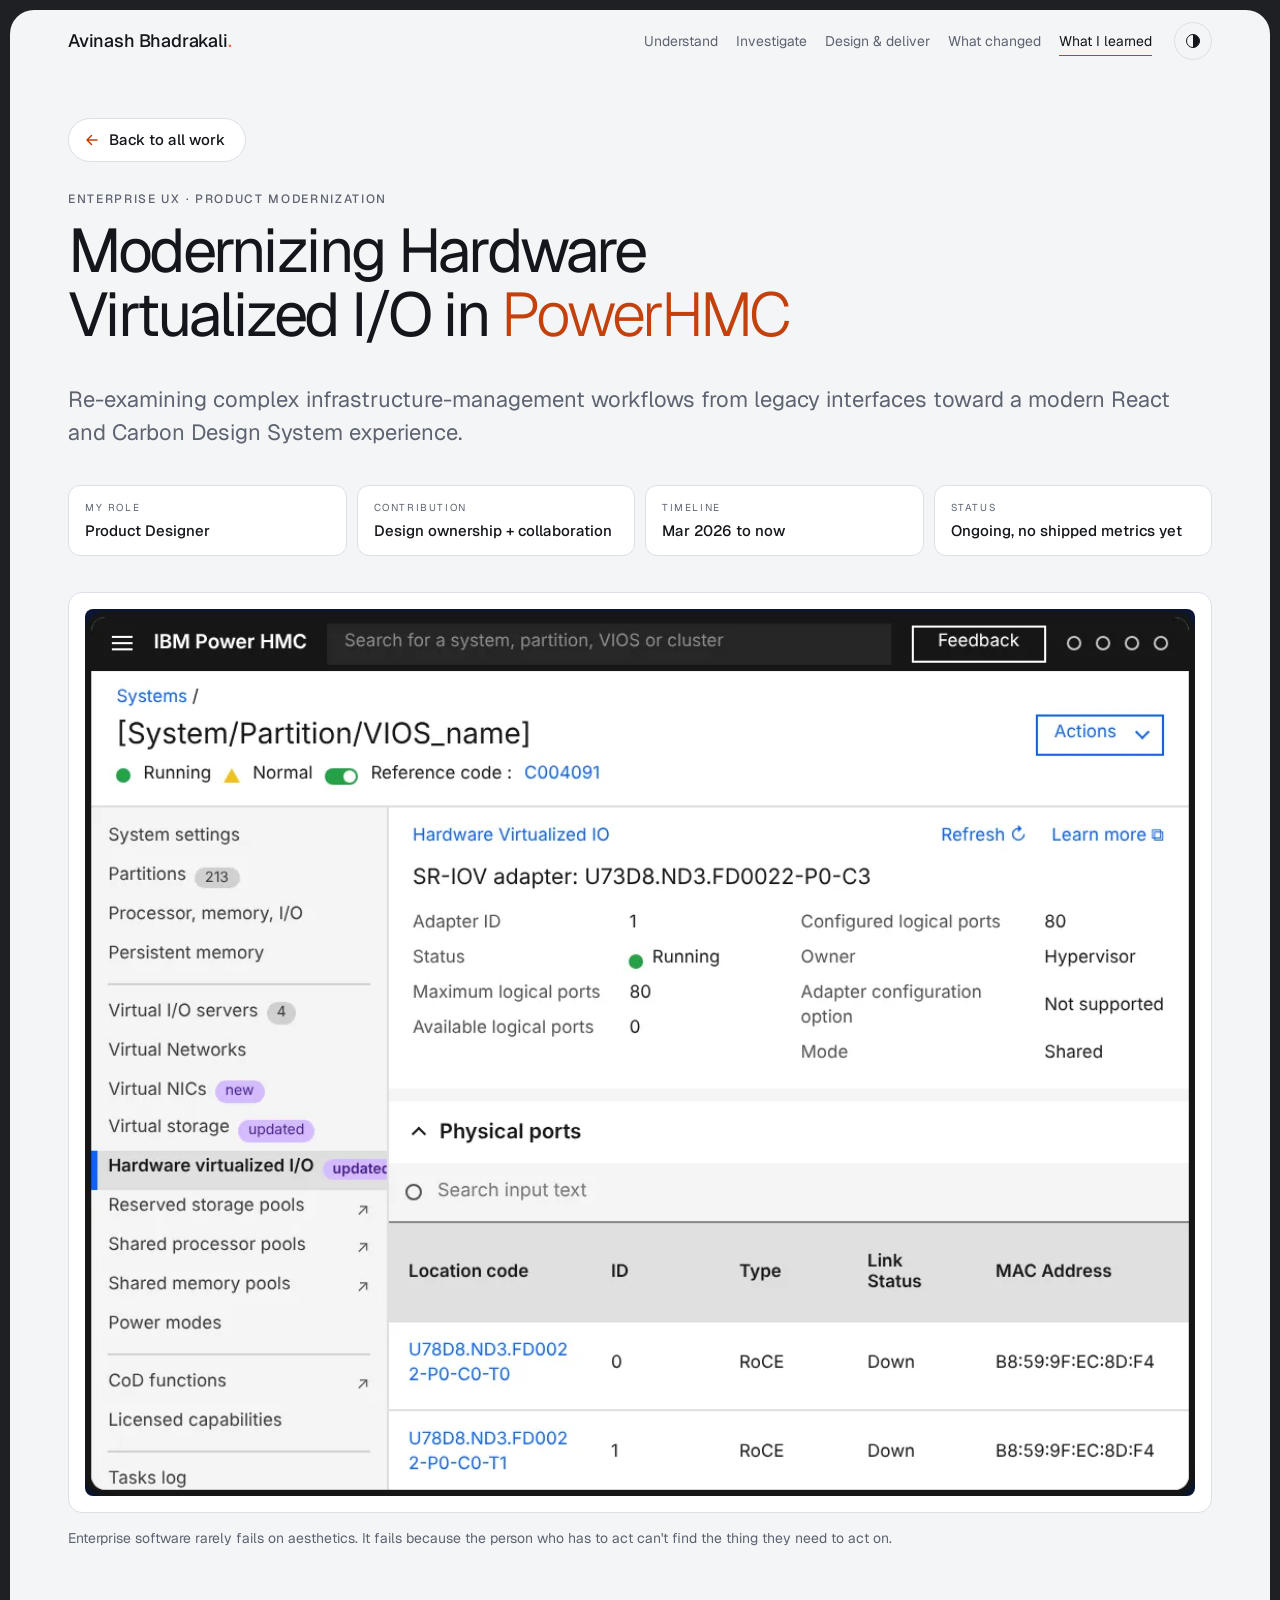
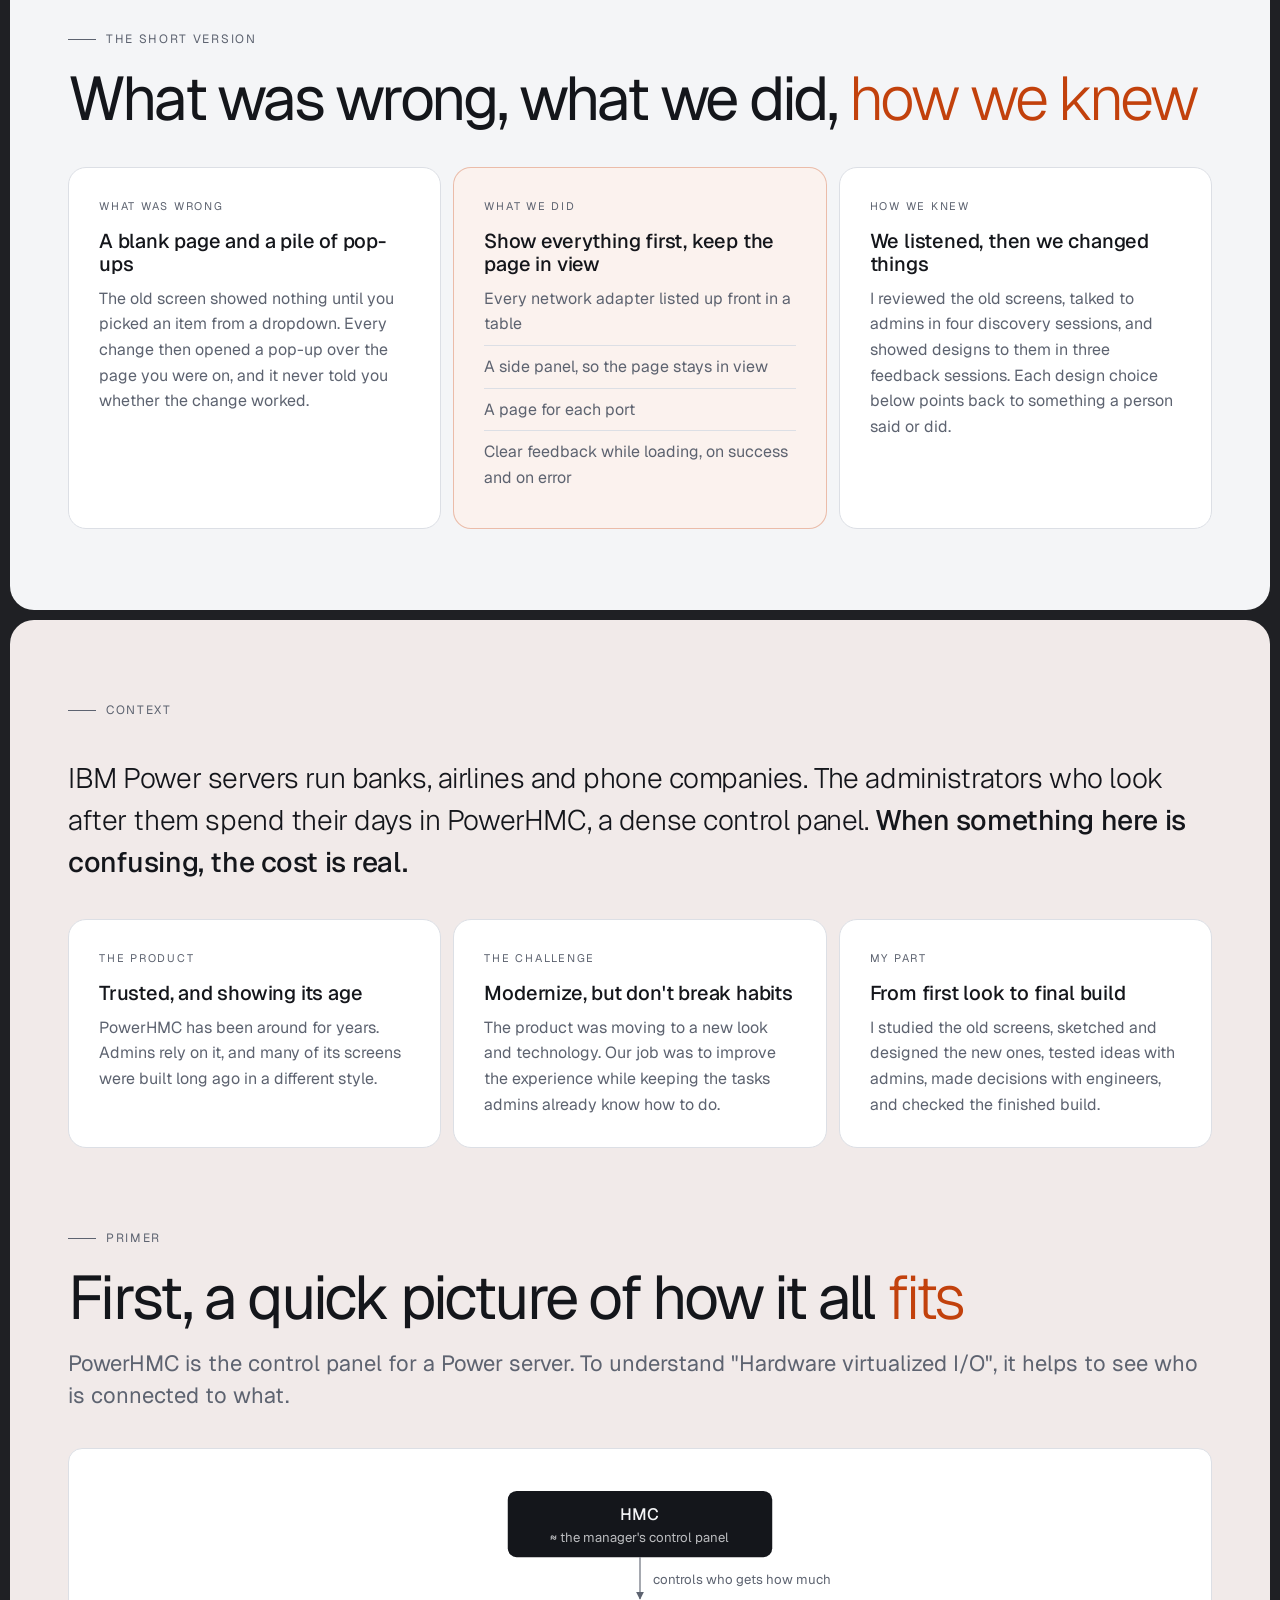
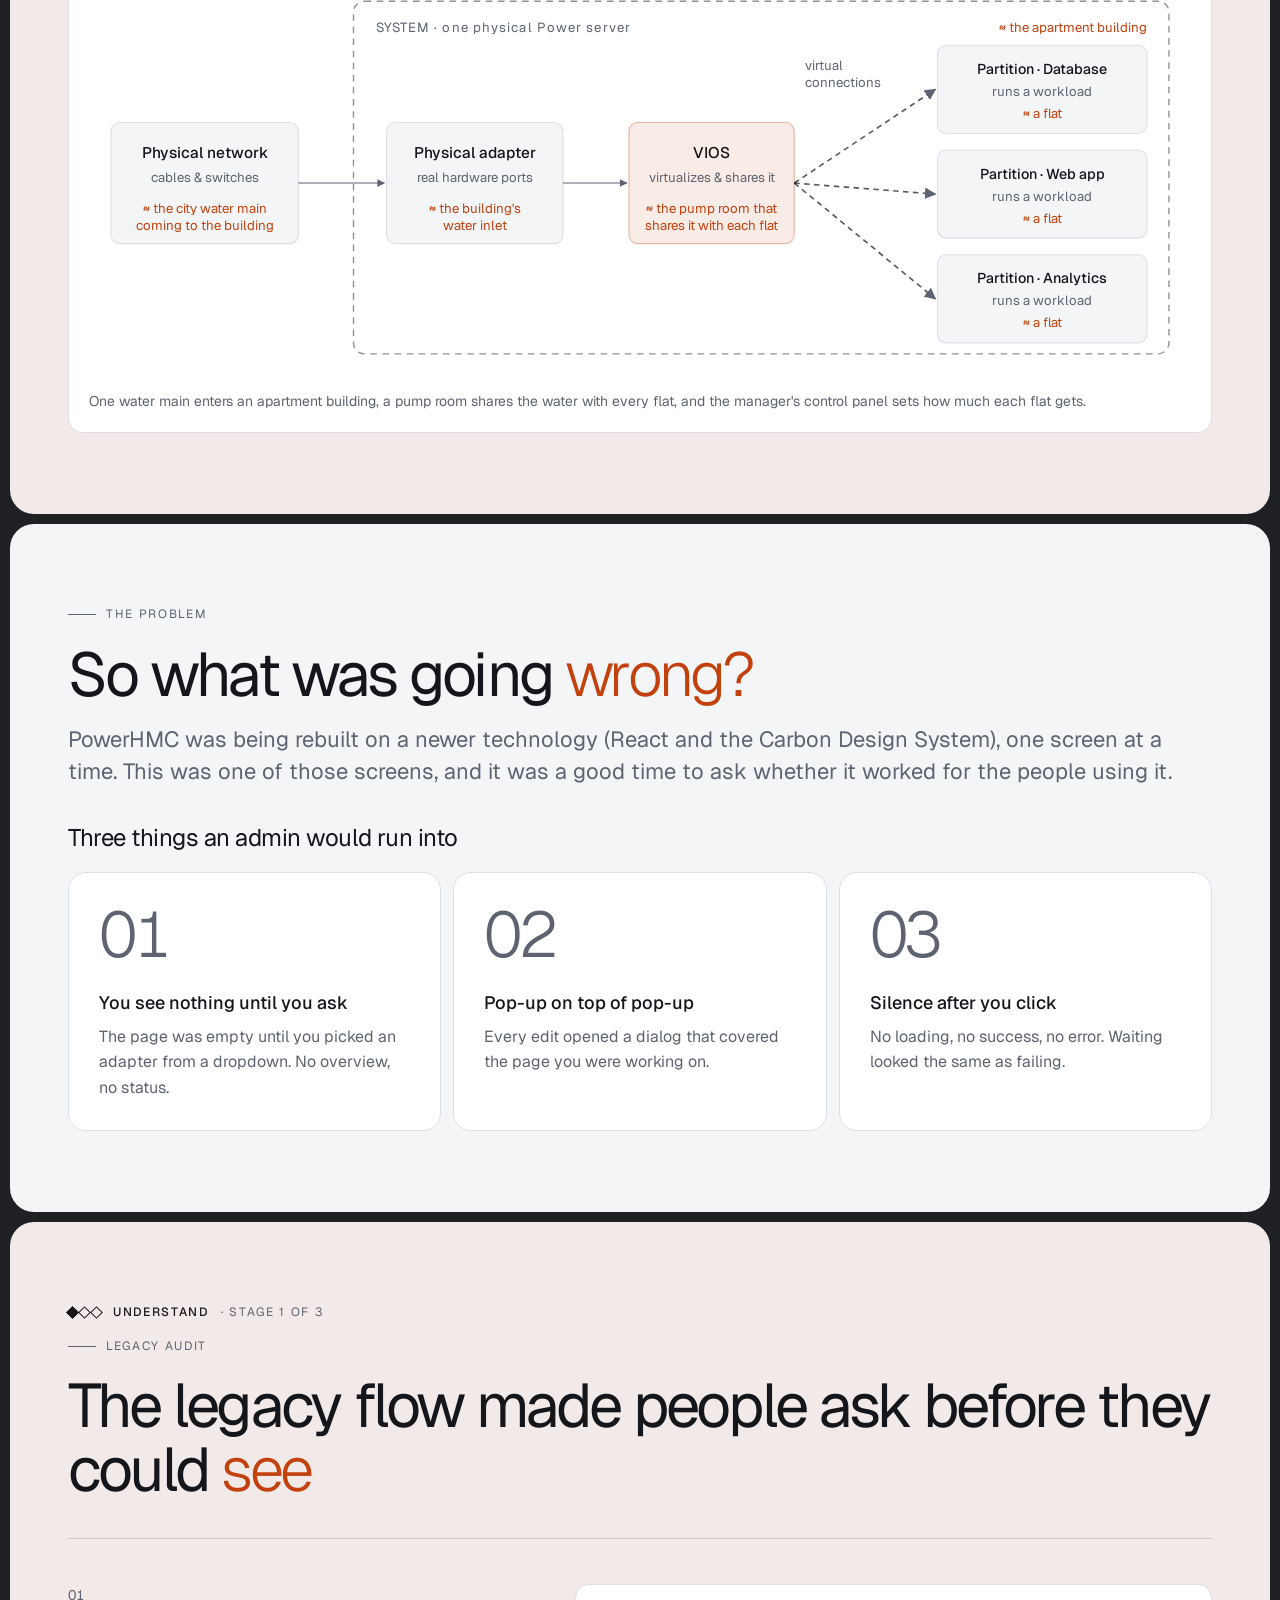
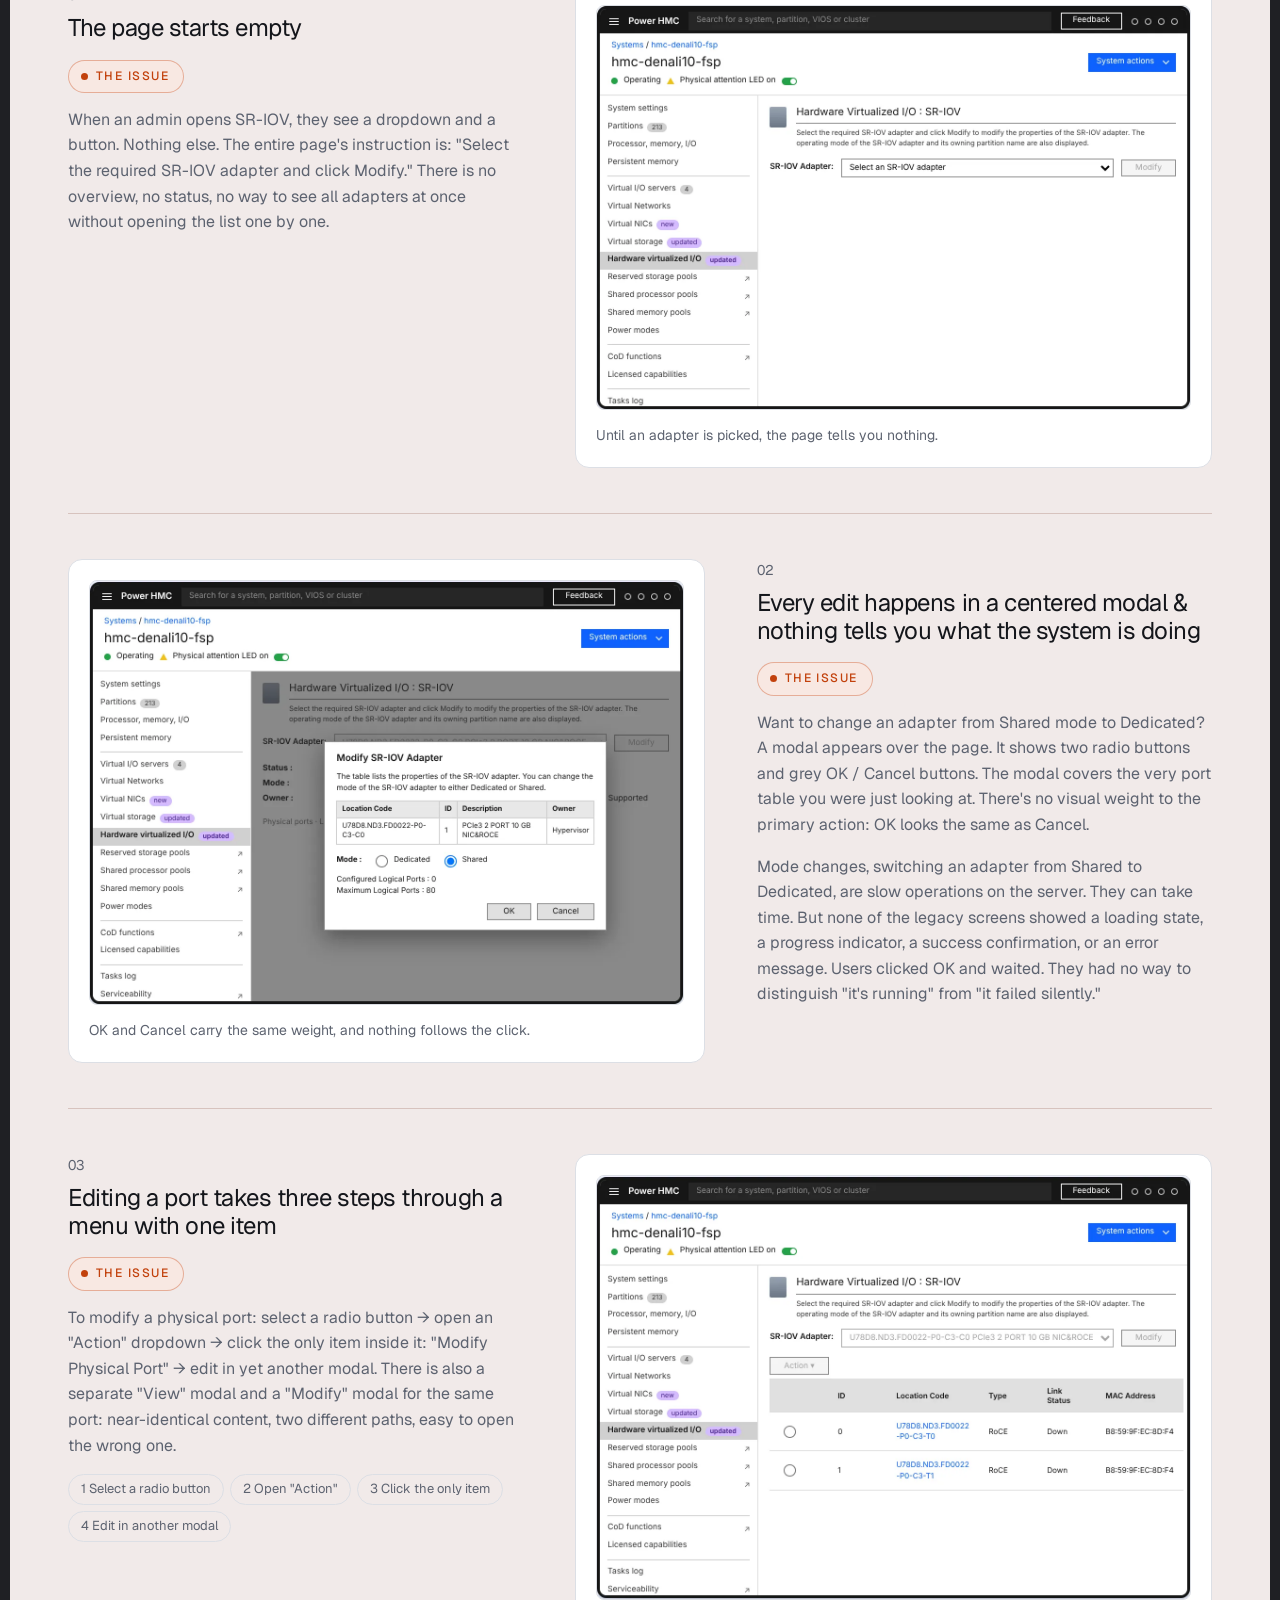
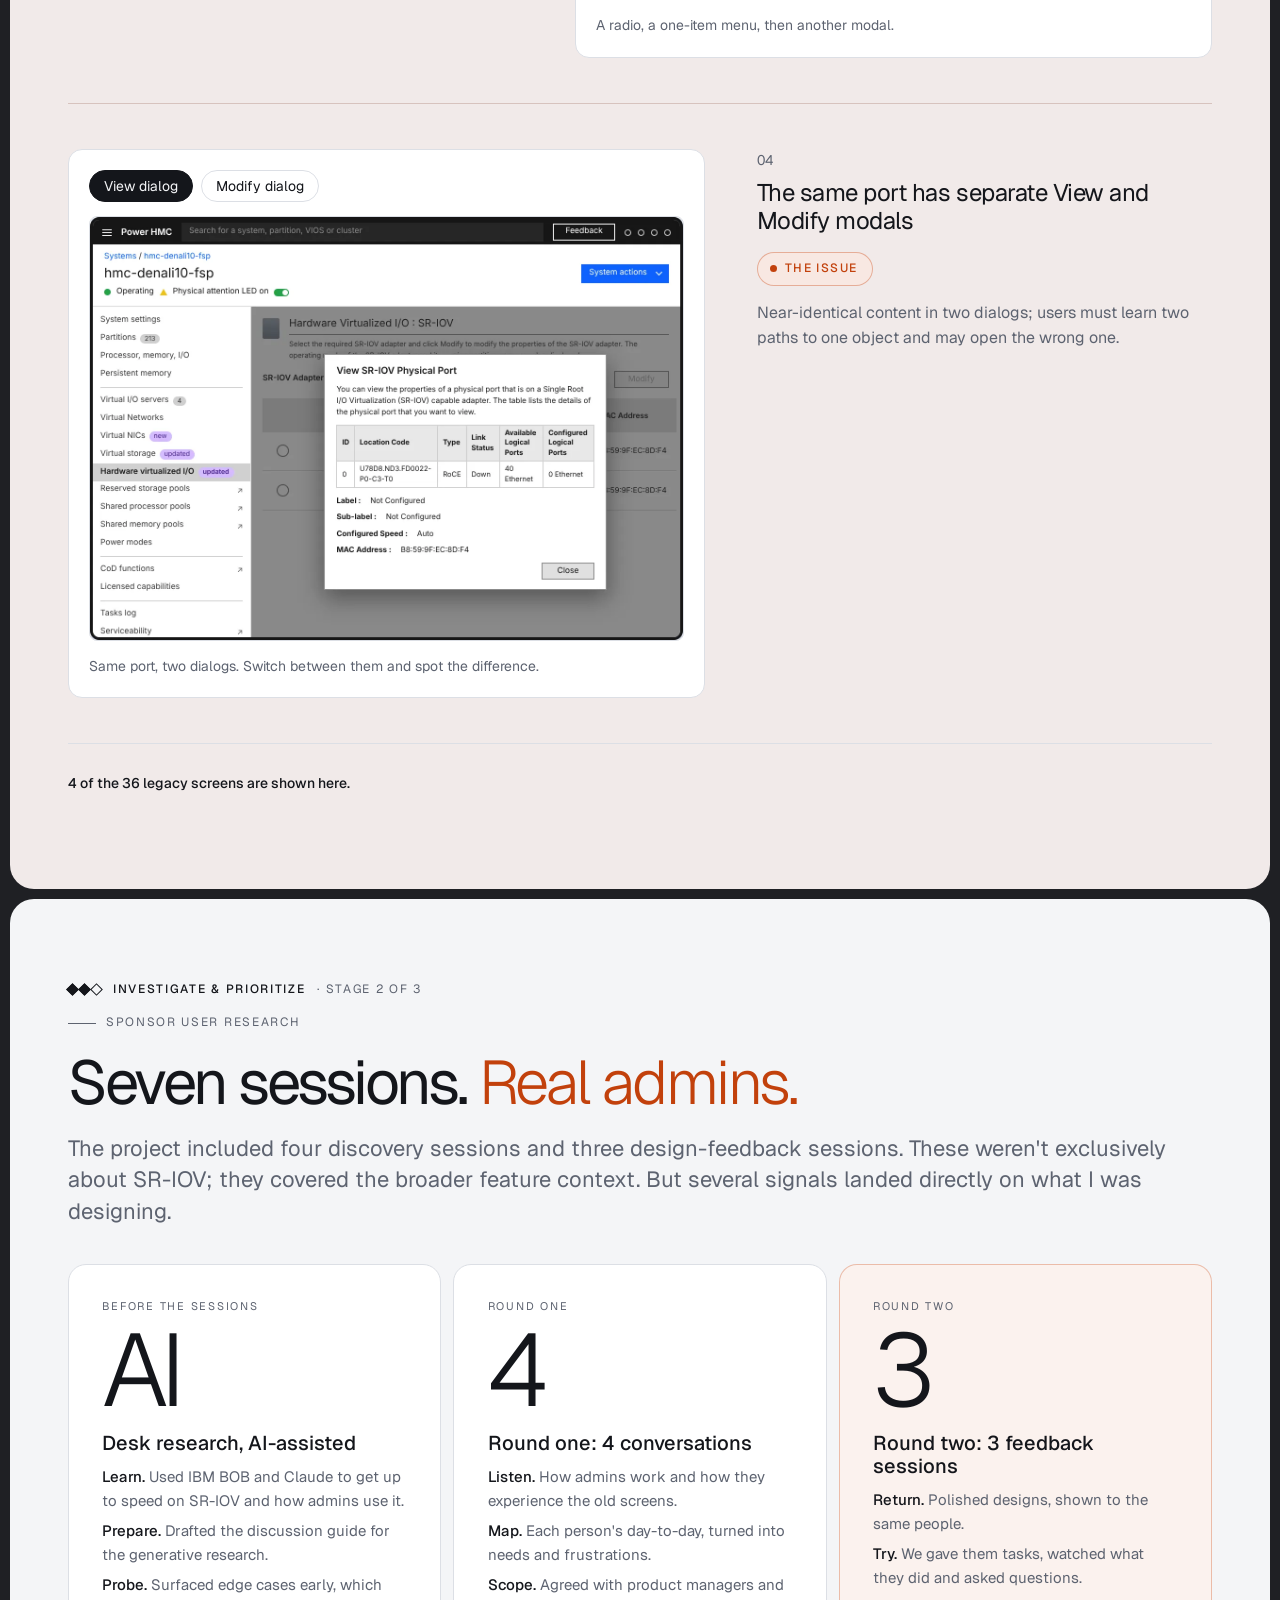
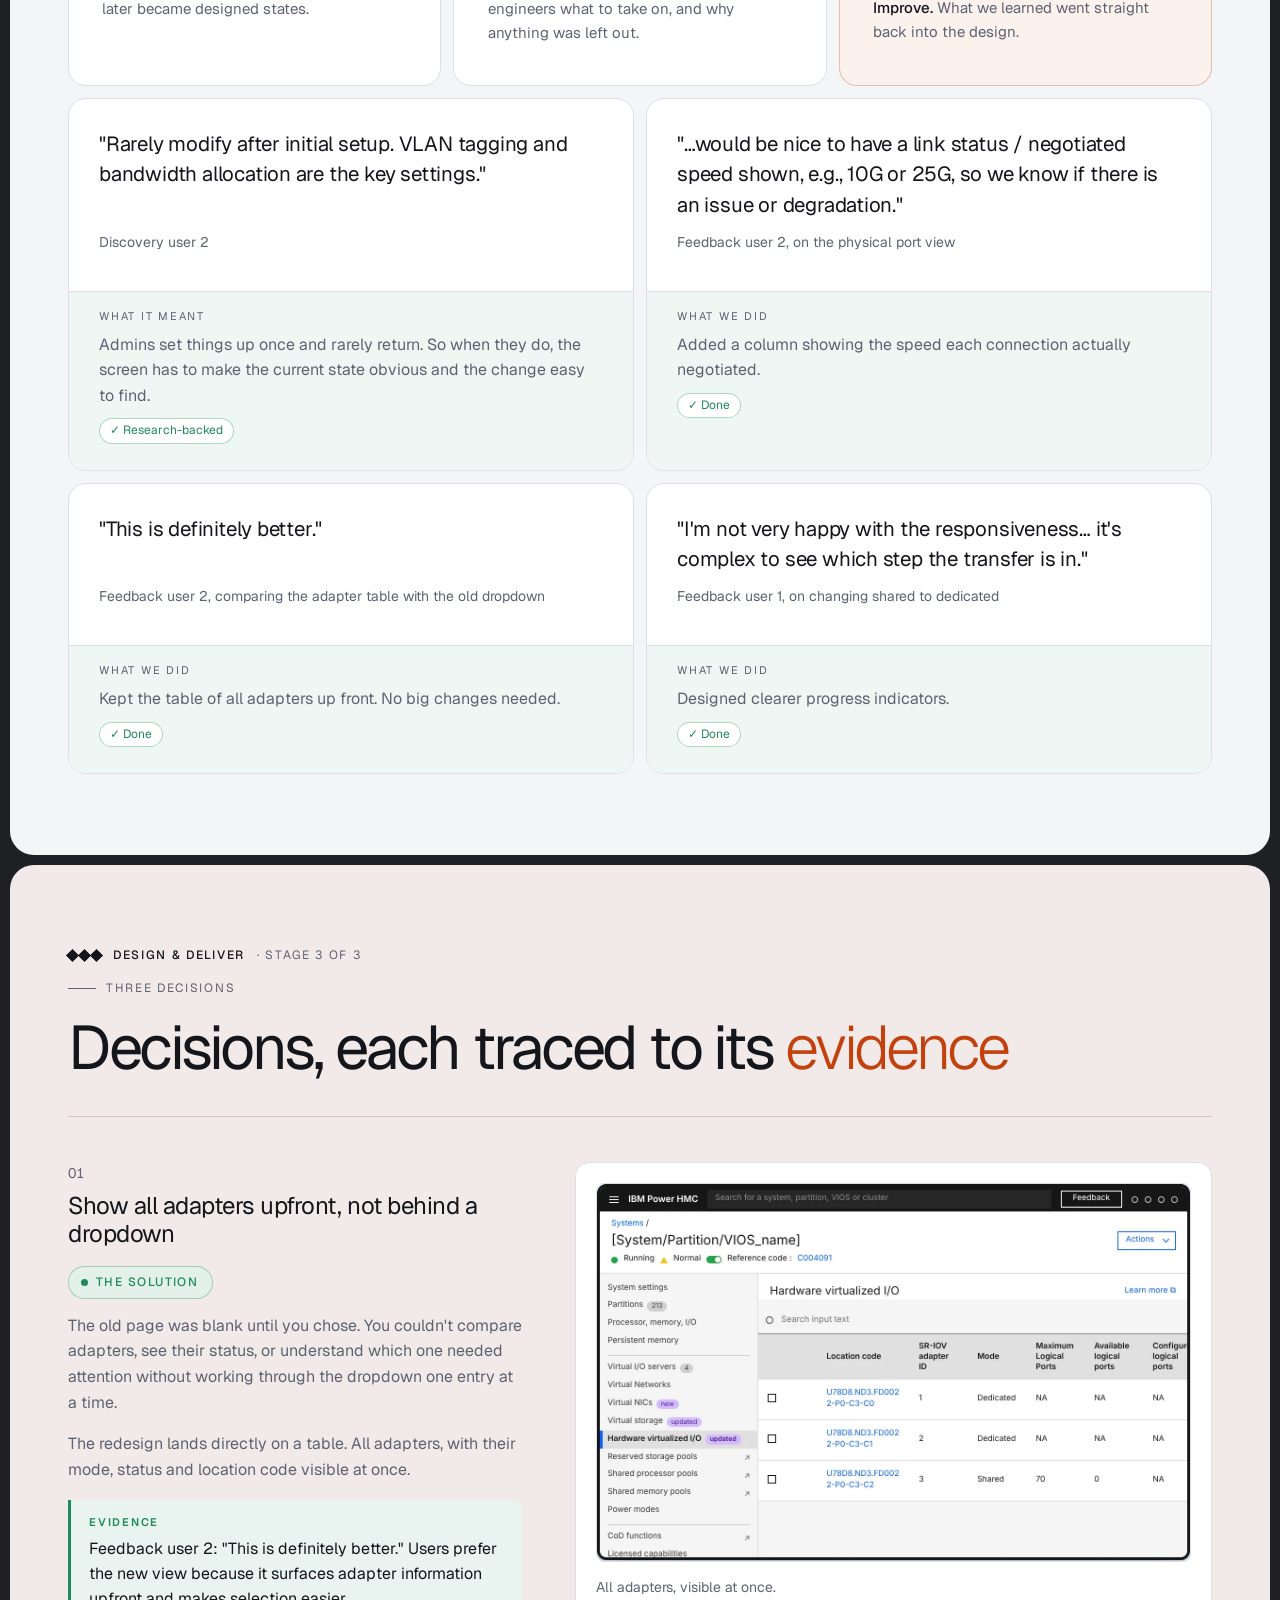
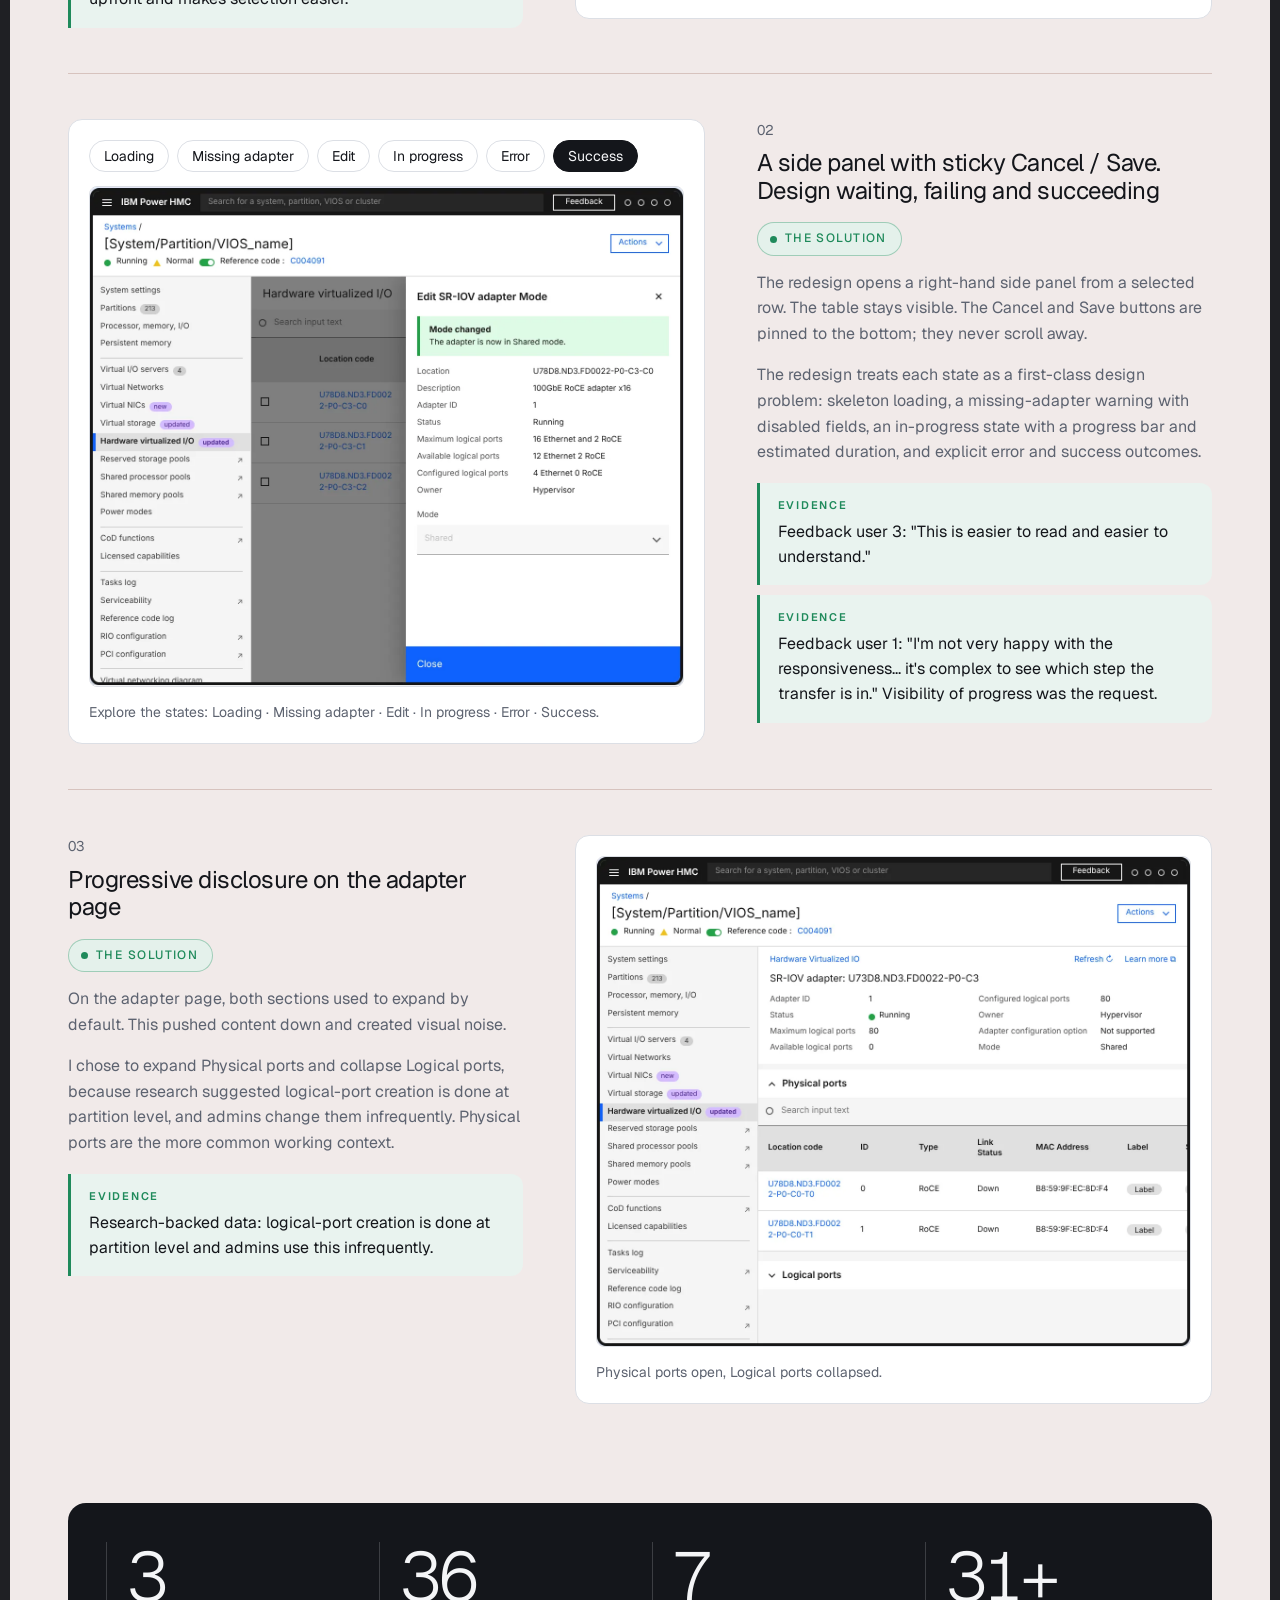
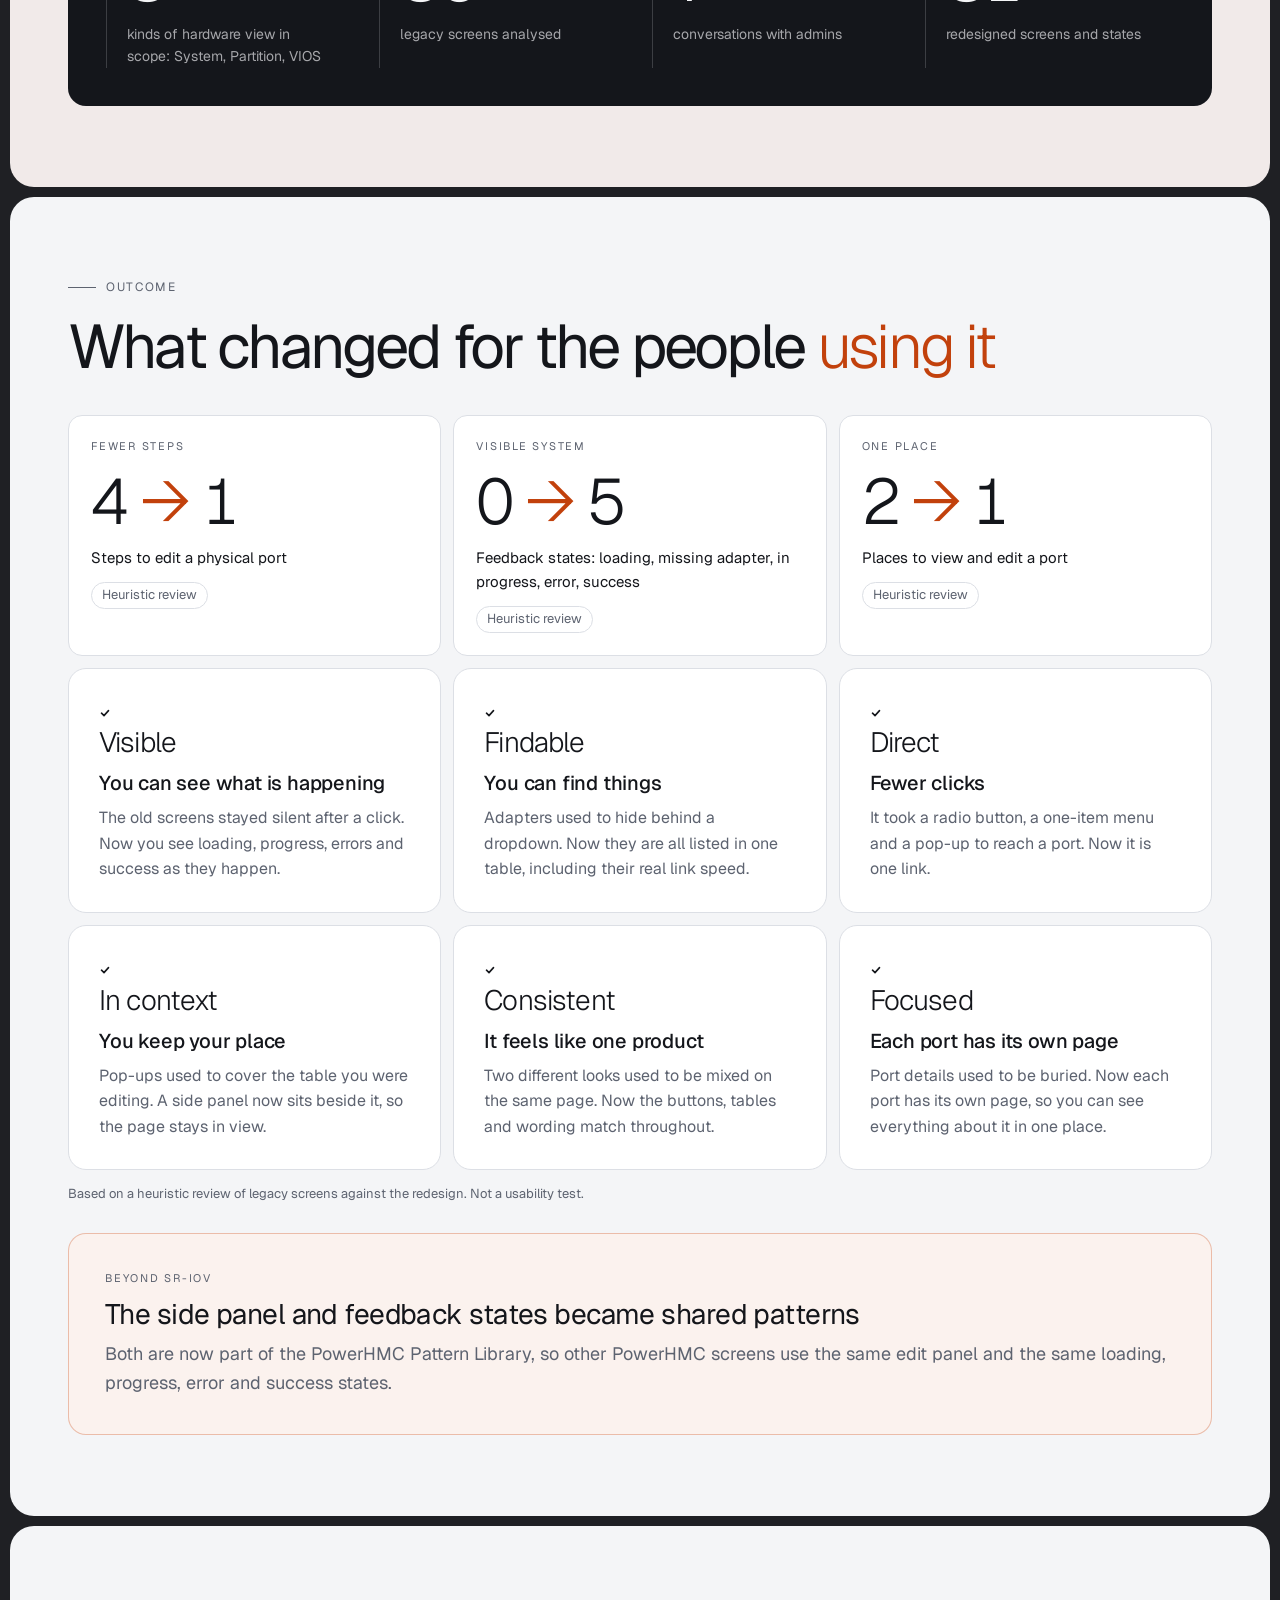
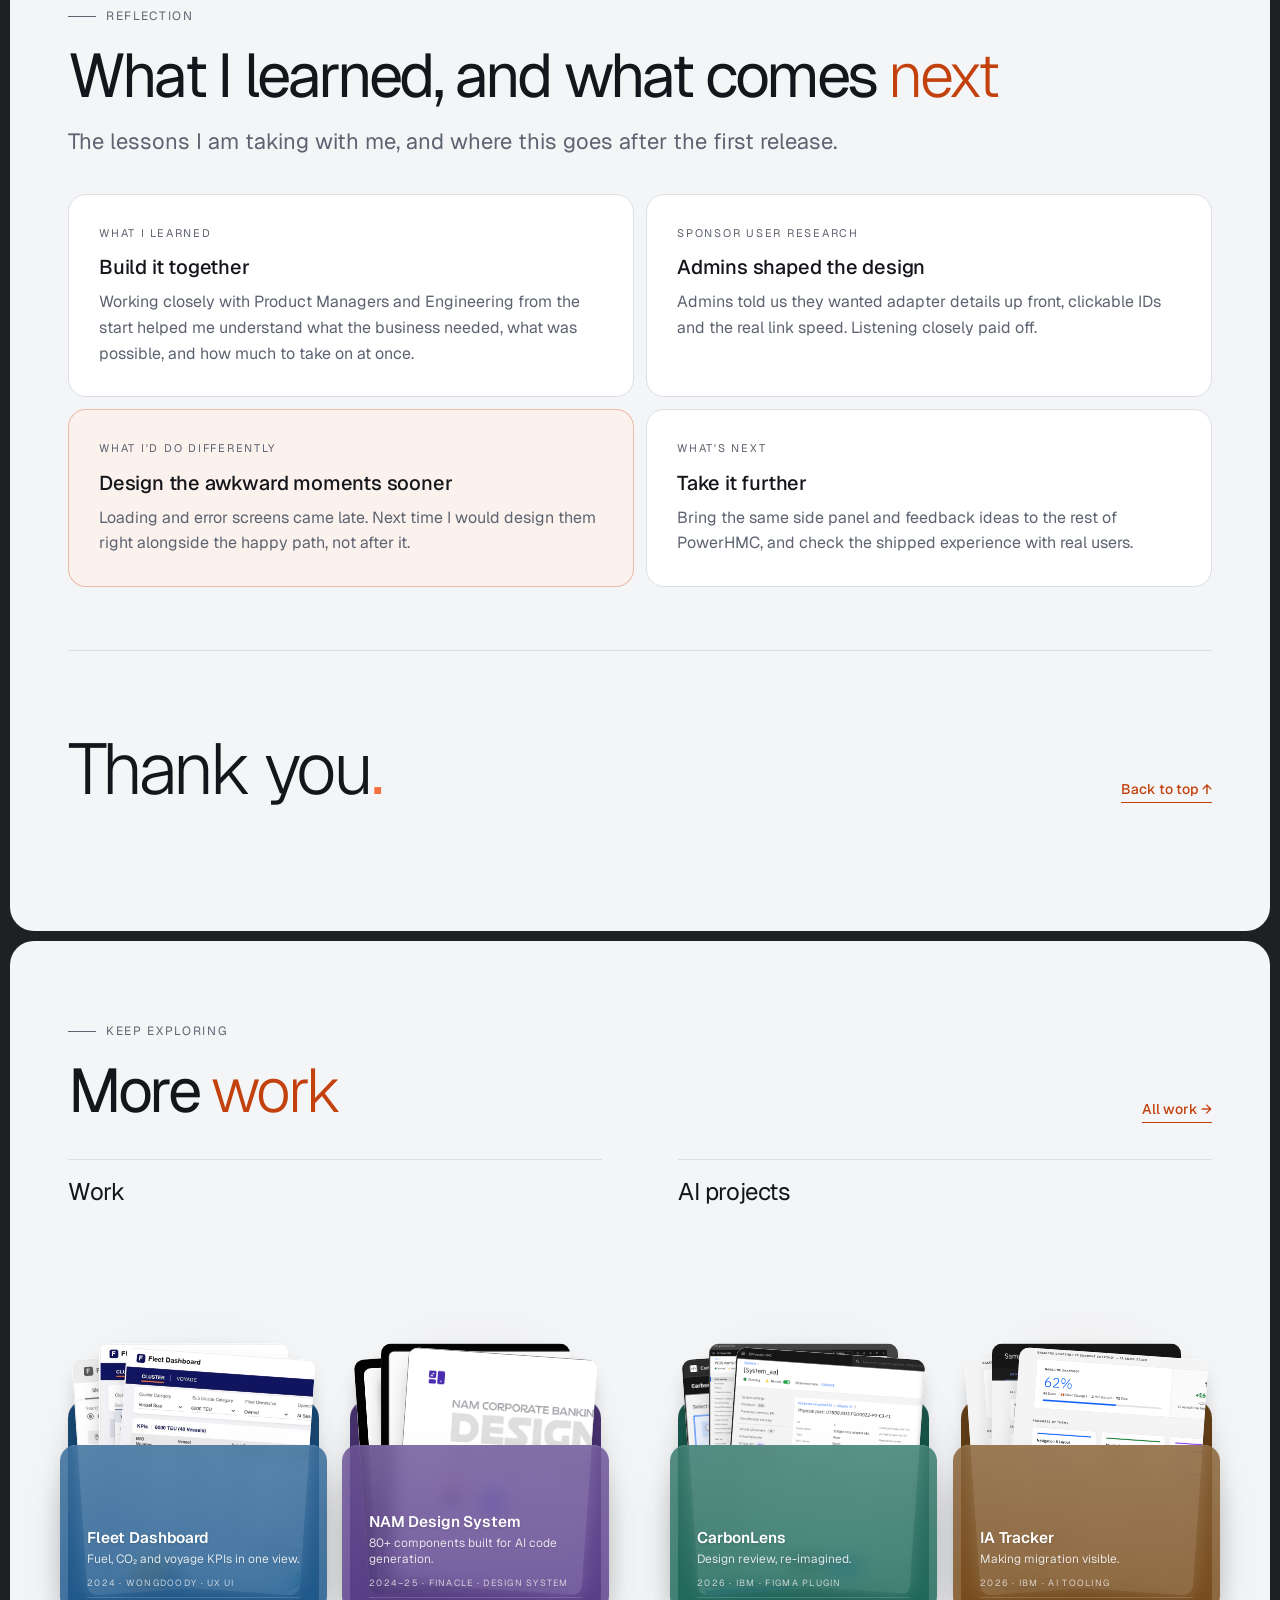
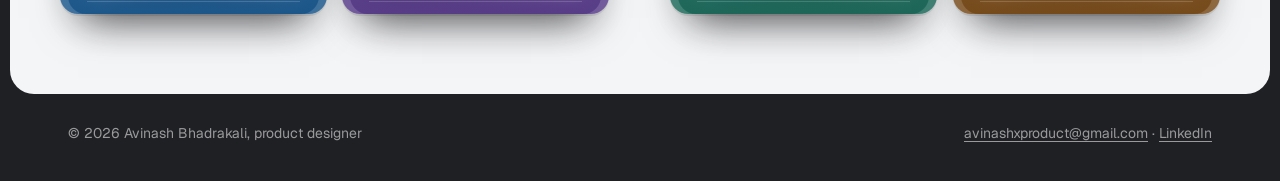
==== commit 7081b829: "SR-IOV page: More work as its own section with Work and AI projects groups Co-Authored-By: Claude Op" ====
--- a/hardware/sr-iov-case-study.html
+++ b/hardware/sr-iov-case-study.html
@@ -529,21 +529,17 @@
 @keyframes bob { 50% { transform: translateY(-4%); } }
 }
 
-.mw-shelf { grid-template-columns: repeat(4, minmax(0, 1fr)); padding-top: clamp(56px, 8vh, 84px); }
-.mw-groups { display: grid; grid-template-columns: 1fr 1fr; gap: clamp(16px, 2.4vw, 36px); margin-top: 8px; }
-.mw-groups .lab { max-width: none; font-size: 0.6875rem; text-transform: uppercase; letter-spacing: 0.16em; color: var(--ink); font-weight: 500; margin: 0; padding-top: 12px; border-top: 1px solid var(--rule); }
-.mw-head { margin-bottom: 8px; }
+.more-head { display: flex; justify-content: space-between; align-items: flex-end; gap: 24px; }
+.more-head .display { margin-bottom: 0; }
+.mw-groups { display: grid; grid-template-columns: 1fr 1fr; gap: clamp(40px, 6vw, 96px); }
+.mw-group { min-width: 0; }
+.mw-h { font-size: var(--t-h3); font-weight: 400; letter-spacing: -0.02em; margin: 0; padding-top: 18px; border-top: 1px solid var(--rule); }
+.mw-shelf { grid-template-columns: repeat(2, minmax(0, 1fr)); padding-top: clamp(120px, 14vh, 150px); }
 @media (max-width: 900px) {
-  .mw-shelf { grid-template-columns: repeat(2, minmax(0, 1fr)); row-gap: 72px; }
-  .mw-groups { display: none; }
-  .mw-shelf .folder:nth-child(1)::before { content: "Work"; }
-  .mw-shelf .folder:nth-child(3)::before { content: "AI projects"; }
-  .mw-shelf .folder:nth-child(1)::before, .mw-shelf .folder:nth-child(3)::before { position: absolute; top: -44px; left: 0; font-size: 0.6875rem; text-transform: uppercase; letter-spacing: 0.16em; color: var(--ink); font-weight: 500; }
-}
-
-/* "what changed" cards: a check badge, not a link arrow */
-.card .chk { position: absolute; top: 22px; right: 22px; width: 24px; height: 24px; border-radius: 50%; display: grid; place-items: center; color: var(--signal); background: color-mix(in srgb, var(--signal) 14%, var(--surface)); border: 1px solid color-mix(in srgb, var(--signal) 35%, transparent); }
-.card, .q, .opt, .bigp > div, .result { cursor: default; }
+  .mw-groups { grid-template-columns: minmax(0, 1fr); row-gap: 56px; }
+  .mw-shelf { display: grid; overflow: visible; margin: 0; padding: 150px 0 0; scroll-snap-type: none; }
+}
+@media (max-width: 560px) { .mw-shelf { padding-top: 90px; gap: 14px; } }
 
 /* stacked hero */
 .hero-stack .dek { max-width: none; margin: 0; }
@@ -1005,10 +1001,22 @@
         <a class="read" href="#top">Back to top ↑</a>
       </div>
     </div>
-    <div class="more-work">
-      <div class="mw-head"><p class="lab">More work</p><a class="read" href="https://newportfolio2026.avinashxproduct.workers.dev/#/">All work →</a></div>
-      <div class="mw-groups"><p class="lab">Work</p><p class="lab">AI projects</p></div>
-      <div class="shelf mw-shelf">
+  </section>
+  </div>
+  <div class="box">
+  <!-- MORE WORK -->
+  <section class="sec wrap" id="more" aria-labelledby="h-more">
+    <div class="sechead rv more-head">
+      <div>
+        <p class="substage">Keep exploring</p>
+        <h2 class="display" id="h-more">More <em>work</em></h2>
+      </div>
+      <a class="read" href="https://newportfolio2026.avinashxproduct.workers.dev/#/">All work →</a>
+    </div>
+    <div class="mw-groups">
+      <div class="mw-group">
+        <h3 class="mw-h">Work</h3>
+        <div class="shelf mw-shelf">
 <a class="folder" target="_blank" rel="noopener" href="https://avinashxproduct-ctrl.github.io/Portfolio/fleetdashboard/index.html" style="--f:#1E5A8F;--i:0" data-title="Hapag-Lloyd: one view of a shipping fleet" data-year="Infosys WongDoody · 2024 · Data visualisation" data-desc="Hapag-Lloyd&#x27;s fleet data was spread across several systems. Over 4 months I designed cluster and voyage dashboards for chief officers, with filters and KPIs for fuel, CO₂, speed, distance, cargo and TEU in one view.">
 <span class="f-lean">
 <span class="f-bloom" aria-hidden="true"></span>
@@ -1035,7 +1043,12 @@
 </span>
 </span>
 </a>
-<a class="folder" target="_blank" rel="noopener" href="https://avinashxproduct-ctrl.github.io/Portfolio/carbonlens/index.html" style="--f:#1F6B5C;--i:2" data-title="CarbonLens: design review, re-imagined" data-year="IBM · 2026 · Figma plugin" data-desc="I designed and built this Figma plugin on my own, from brief to v1.0 in 3 days. It checks copy against 10 Carbon content rules, drafts UI text, and maps spacing to Carbon tokens on the canvas. Five designers use it, and the Carbon team is discussing scaling it to other teams.">
+        </div>
+      </div>
+      <div class="mw-group">
+        <h3 class="mw-h">AI projects</h3>
+        <div class="shelf mw-shelf">
+<a class="folder" target="_blank" rel="noopener" href="https://avinashxproduct-ctrl.github.io/Portfolio/carbonlens/index.html" style="--f:#1F6B5C;--i:0" data-title="CarbonLens: design review, re-imagined" data-year="IBM · 2026 · Figma plugin" data-desc="I designed and built this Figma plugin on my own, from brief to v1.0 in 3 days. It checks copy against 10 Carbon content rules, drafts UI text, and maps spacing to Carbon tokens on the canvas. Five designers use it, and the Carbon team is discussing scaling it to other teams.">
 <span class="f-lean">
 <span class="f-bloom" aria-hidden="true"></span>
 <span class="f-back" aria-hidden="true"></span>
@@ -1048,7 +1061,7 @@
 </span>
 </span>
 </a>
-<a class="folder" target="_blank" rel="noopener" href="https://avinashxproduct-ctrl.github.io/Portfolio/iatracker/index.html" style="--f:#7A4E1D;--i:3" data-title="IA Tracker: making migration visible" data-year="IBM · 2026 · AI tooling" data-desc="A tool I built with IBM BOB that maps themes, epics, features and tasks, so the team can see how far each part of PowerHMC has moved to Carbon, release by release. Every figure is calculated from the records. The case study uses demo data.">
+<a class="folder" target="_blank" rel="noopener" href="https://avinashxproduct-ctrl.github.io/Portfolio/iatracker/index.html" style="--f:#7A4E1D;--i:1" data-title="IA Tracker: making migration visible" data-year="IBM · 2026 · AI tooling" data-desc="A tool I built with IBM BOB that maps themes, epics, features and tasks, so the team can see how far each part of PowerHMC has moved to Carbon, release by release. Every figure is calculated from the records. The case study uses demo data.">
 <span class="f-lean">
 <span class="f-bloom" aria-hidden="true"></span>
 <span class="f-back" aria-hidden="true"></span>
@@ -1061,6 +1074,7 @@
 </span>
 </span>
 </a>
+        </div>
       </div>
     </div>
   </section>
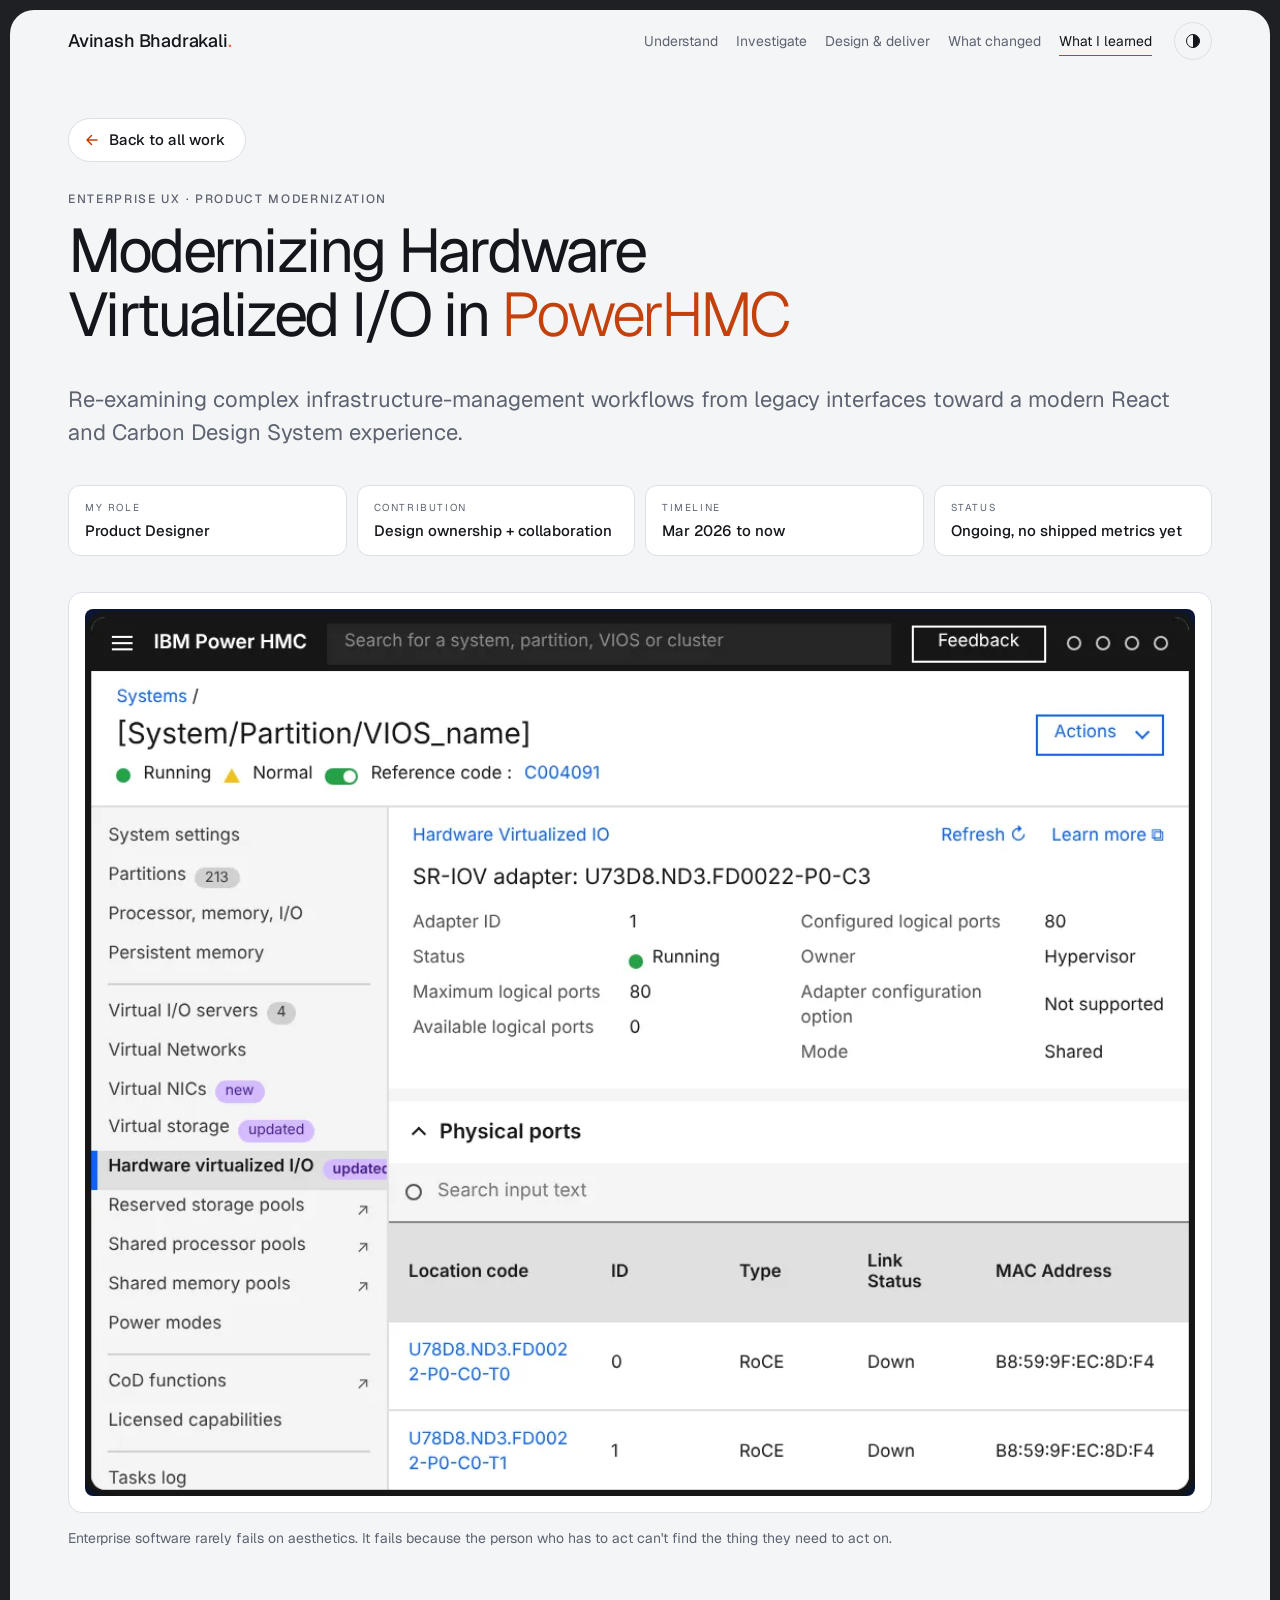
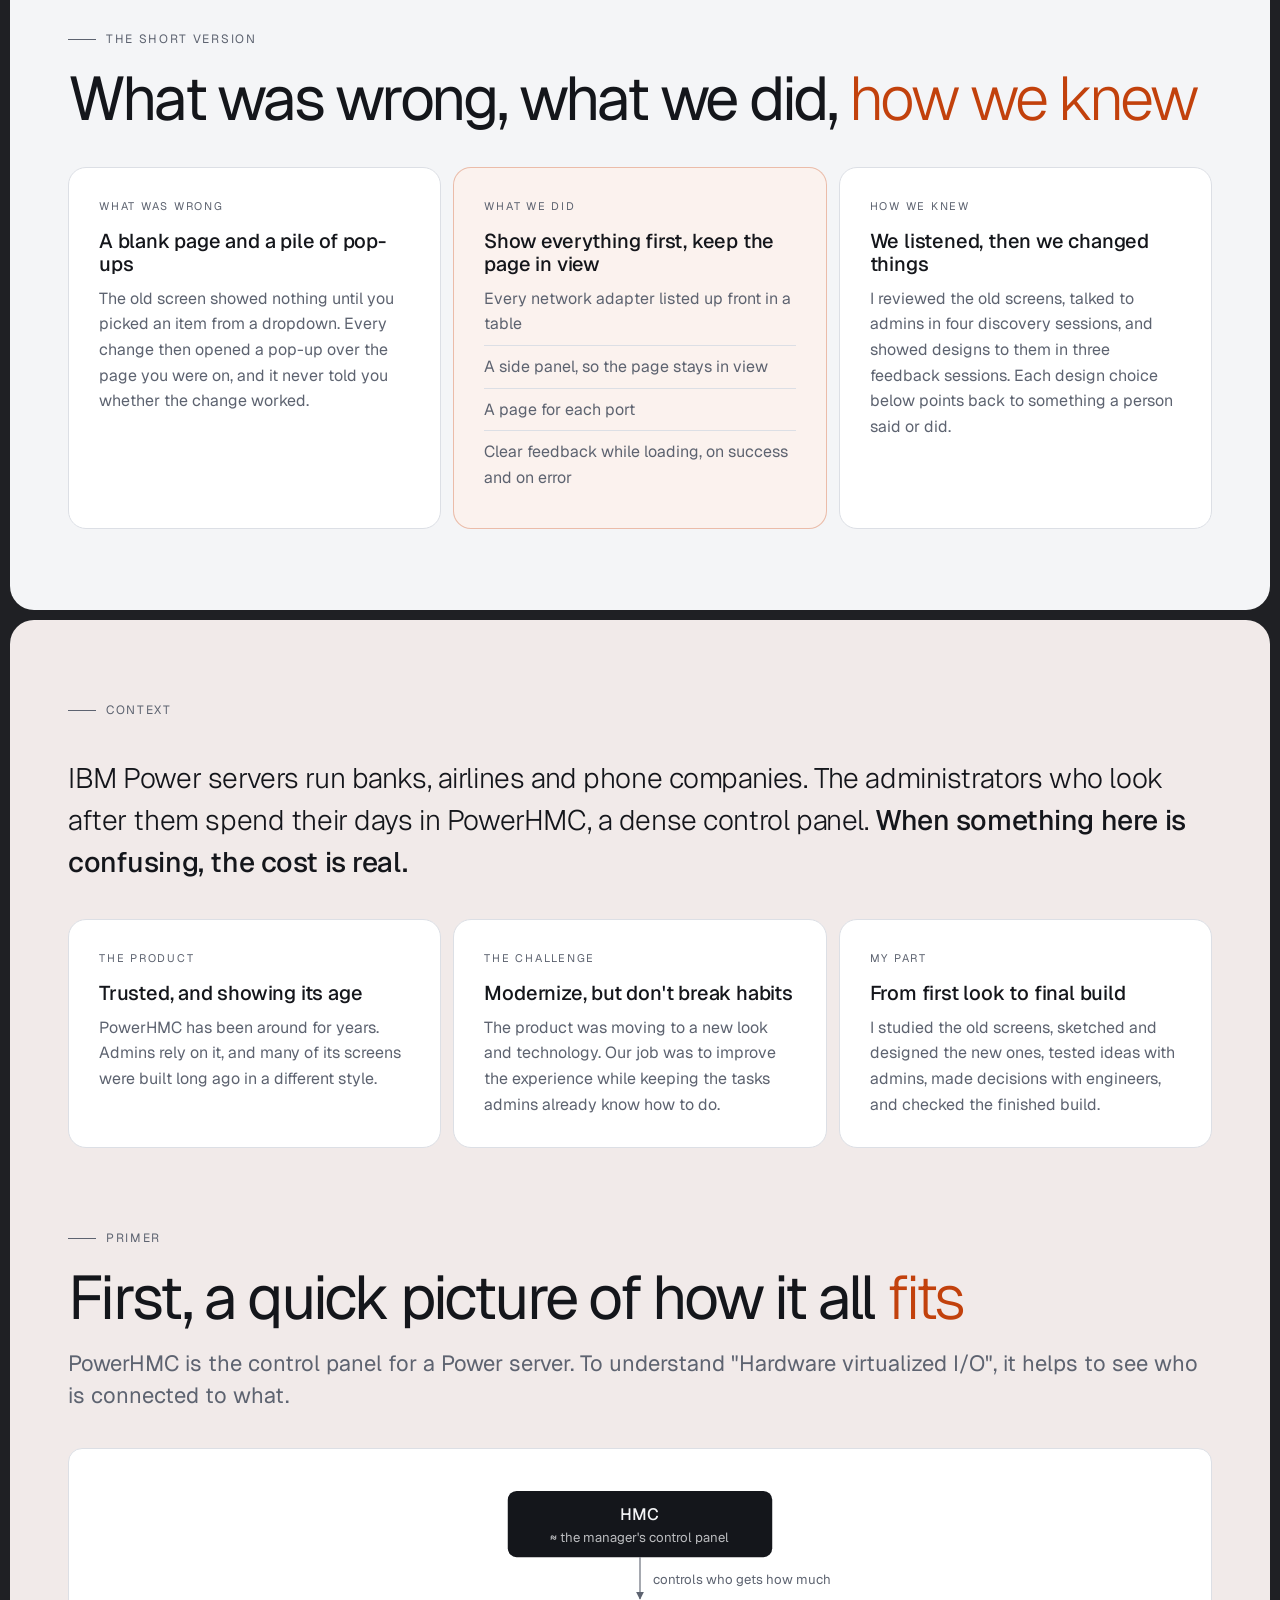
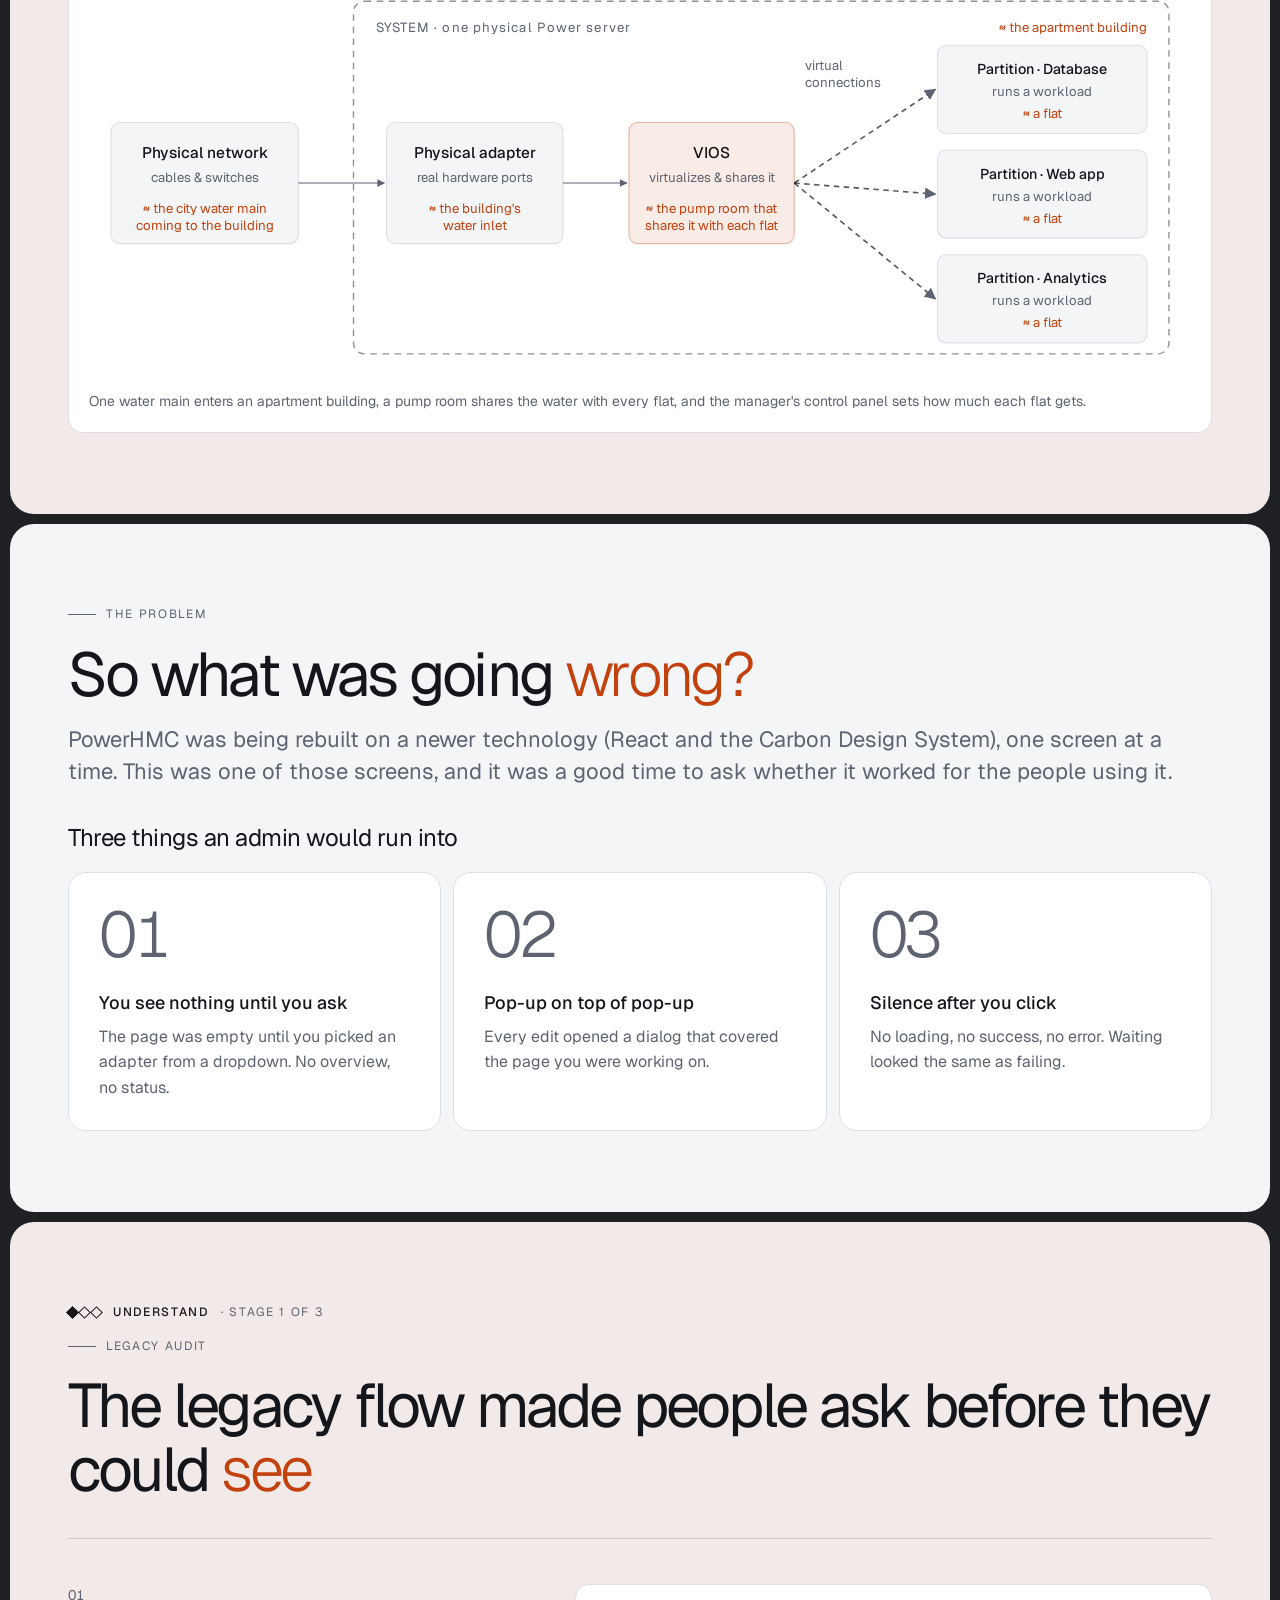
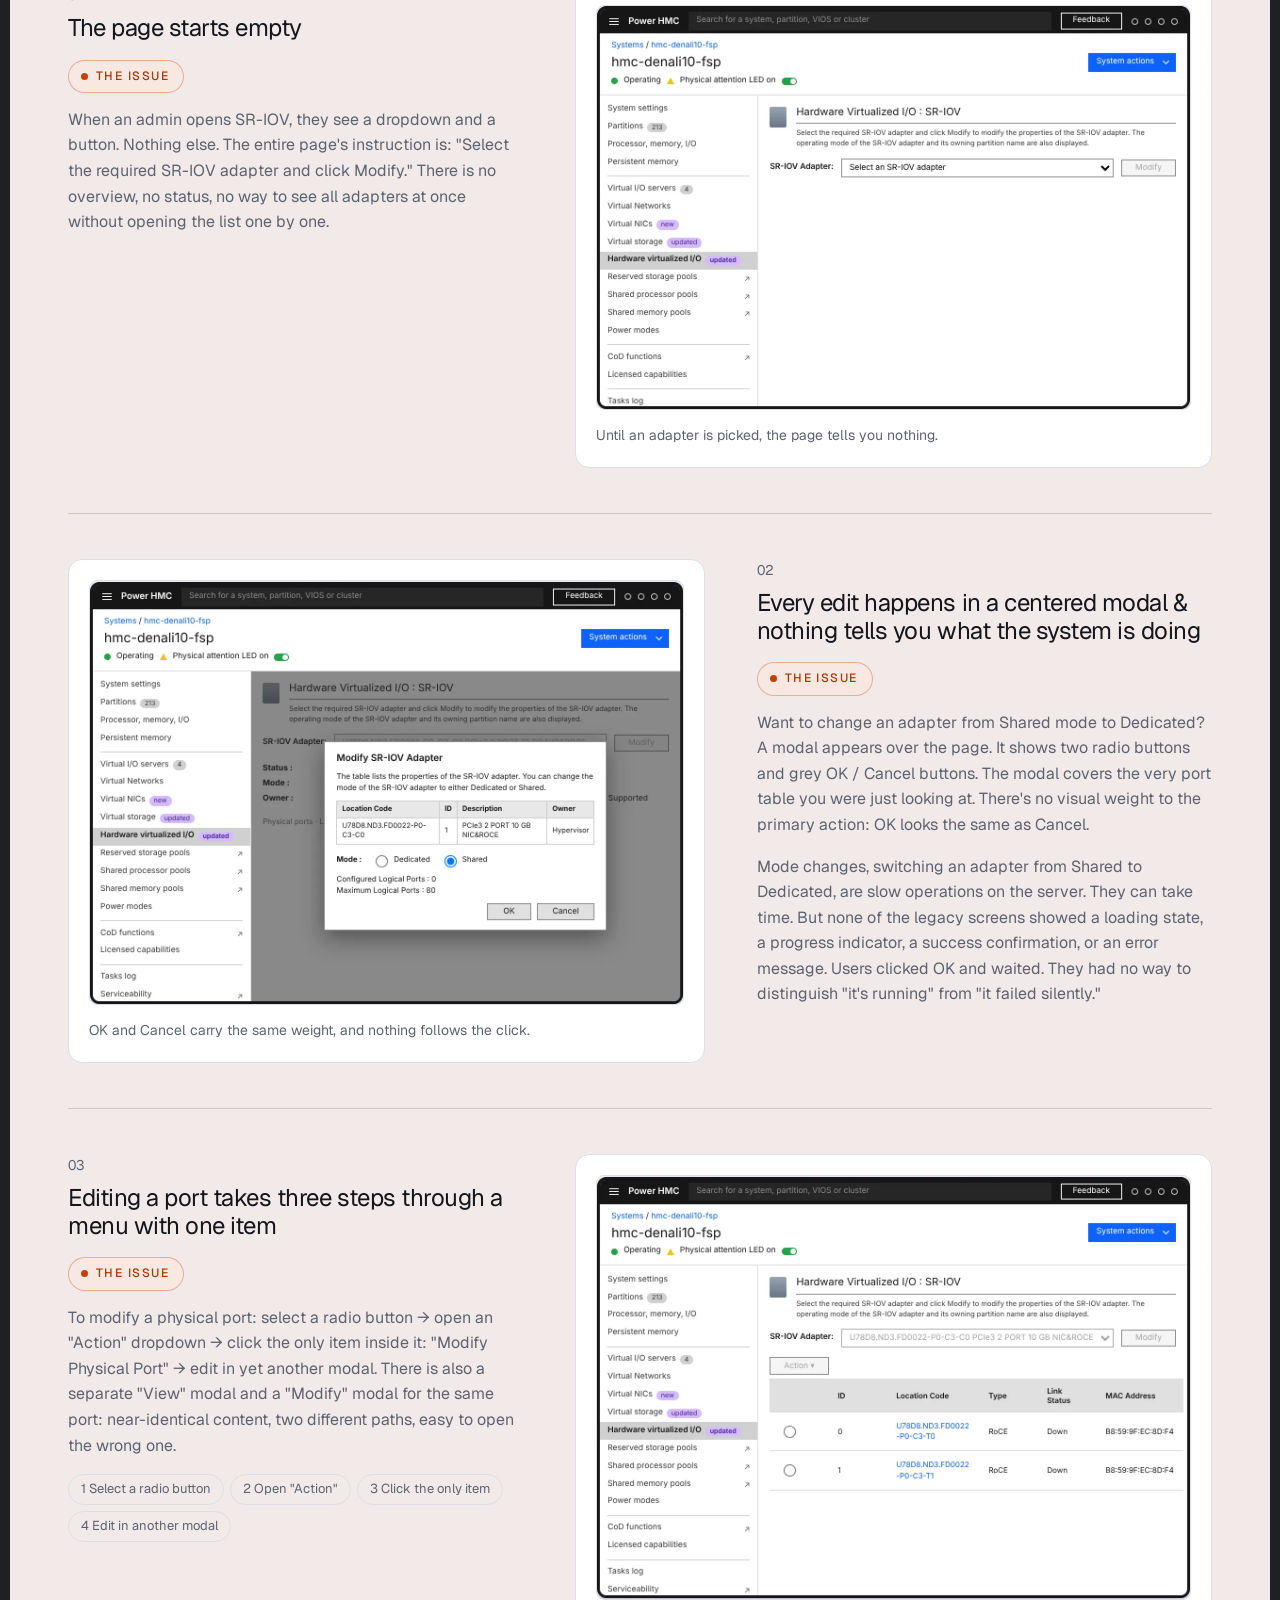
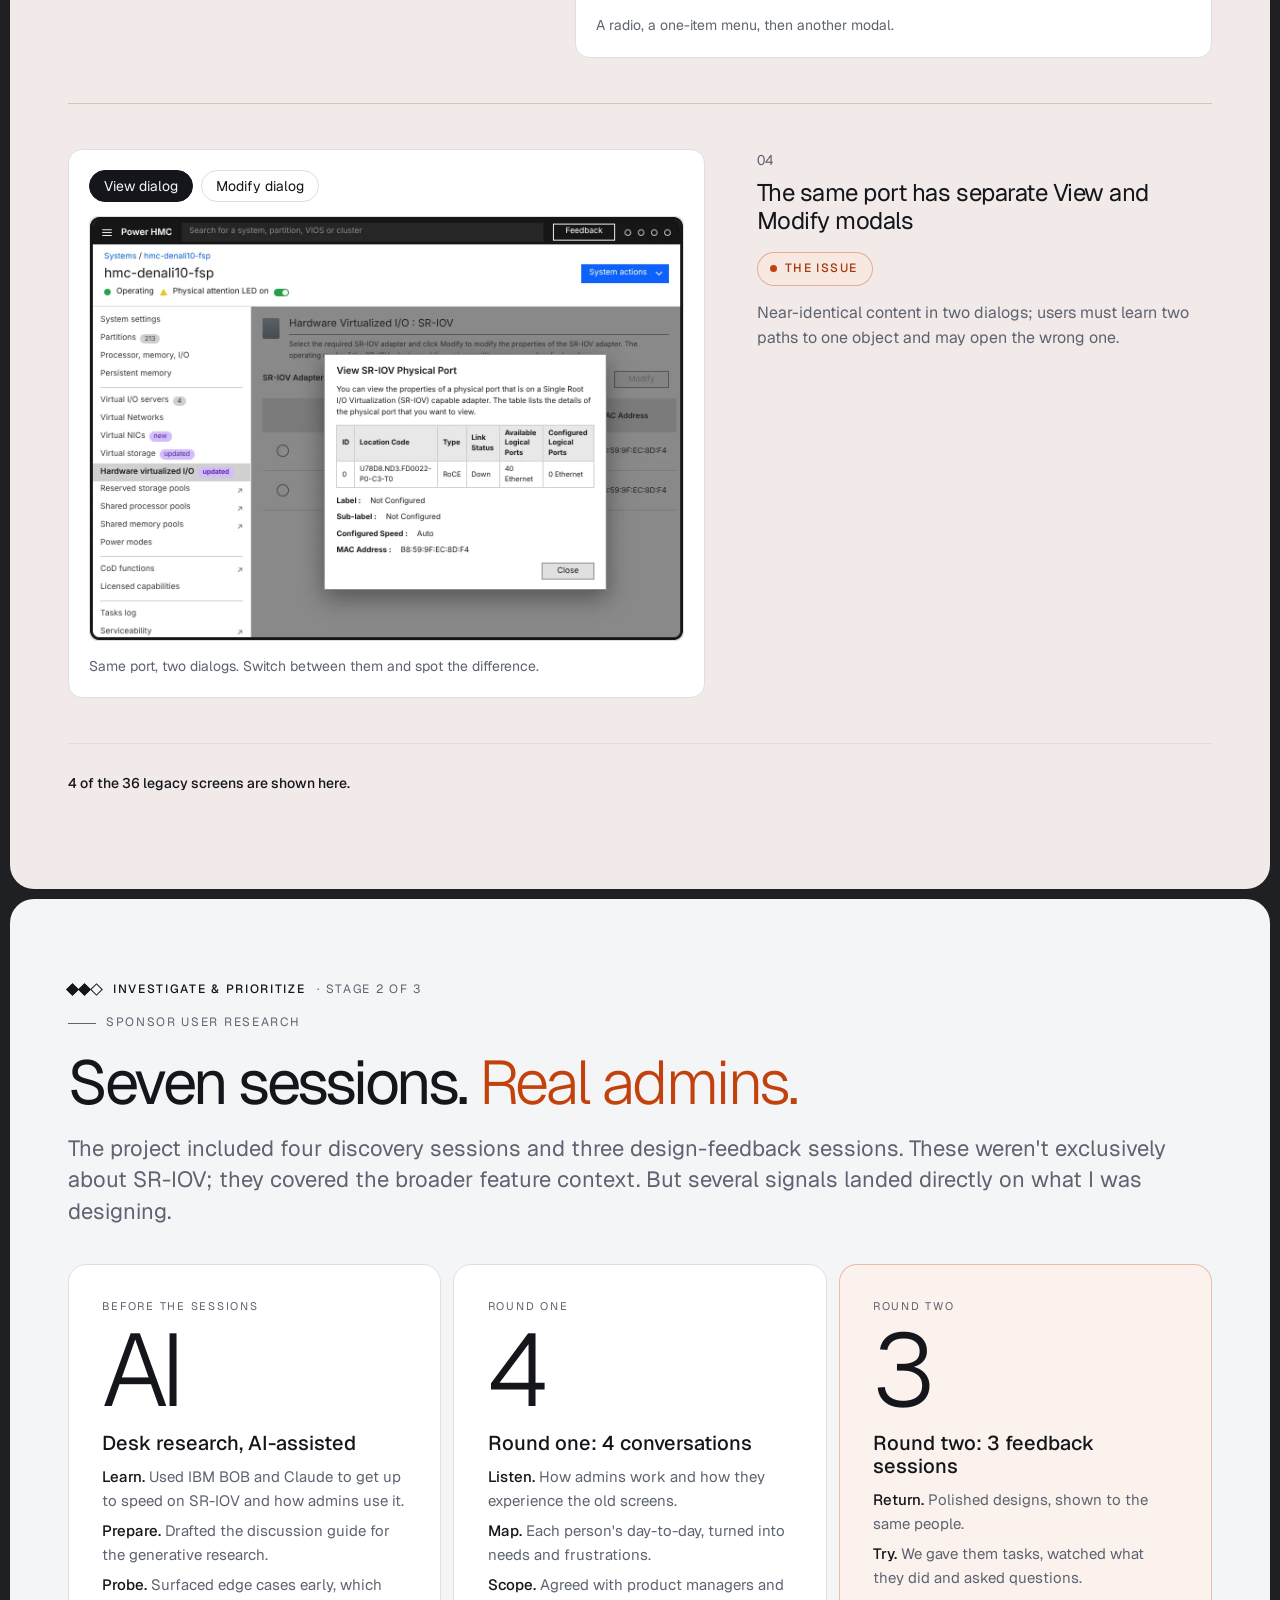
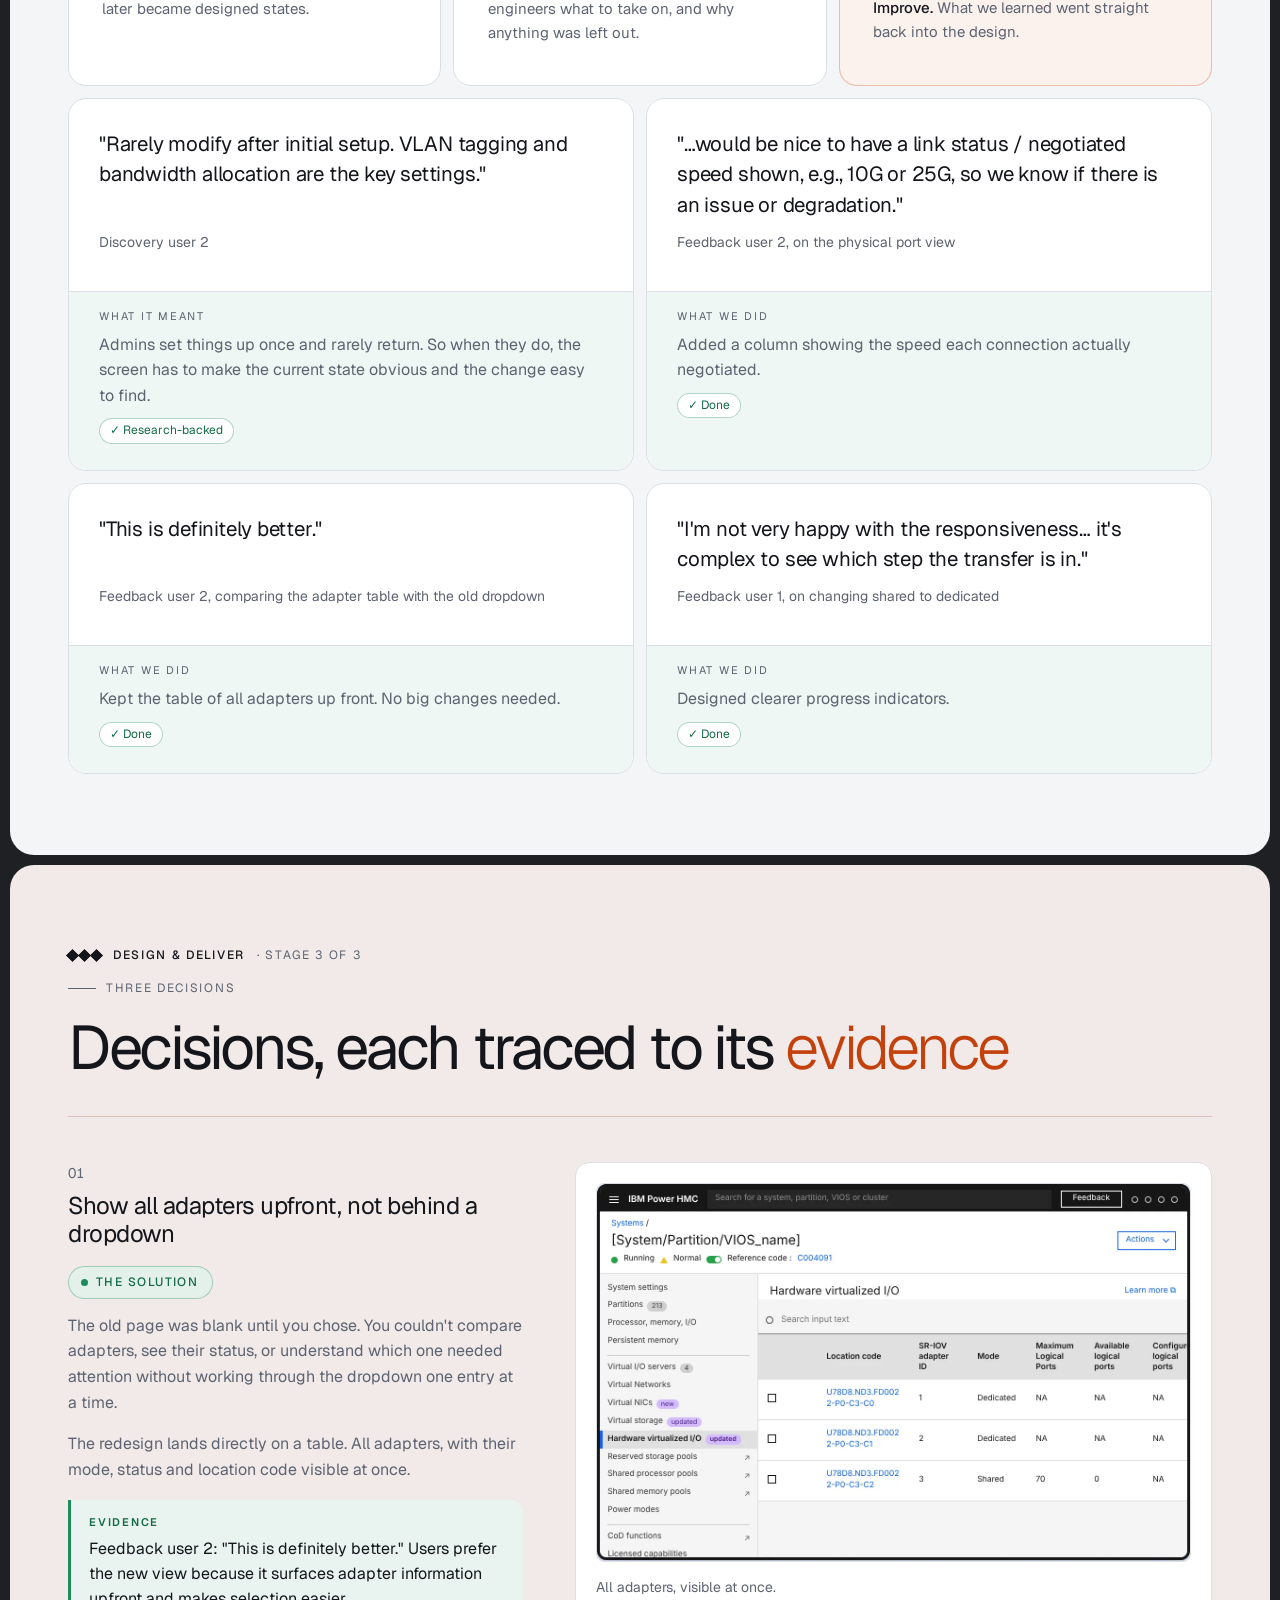
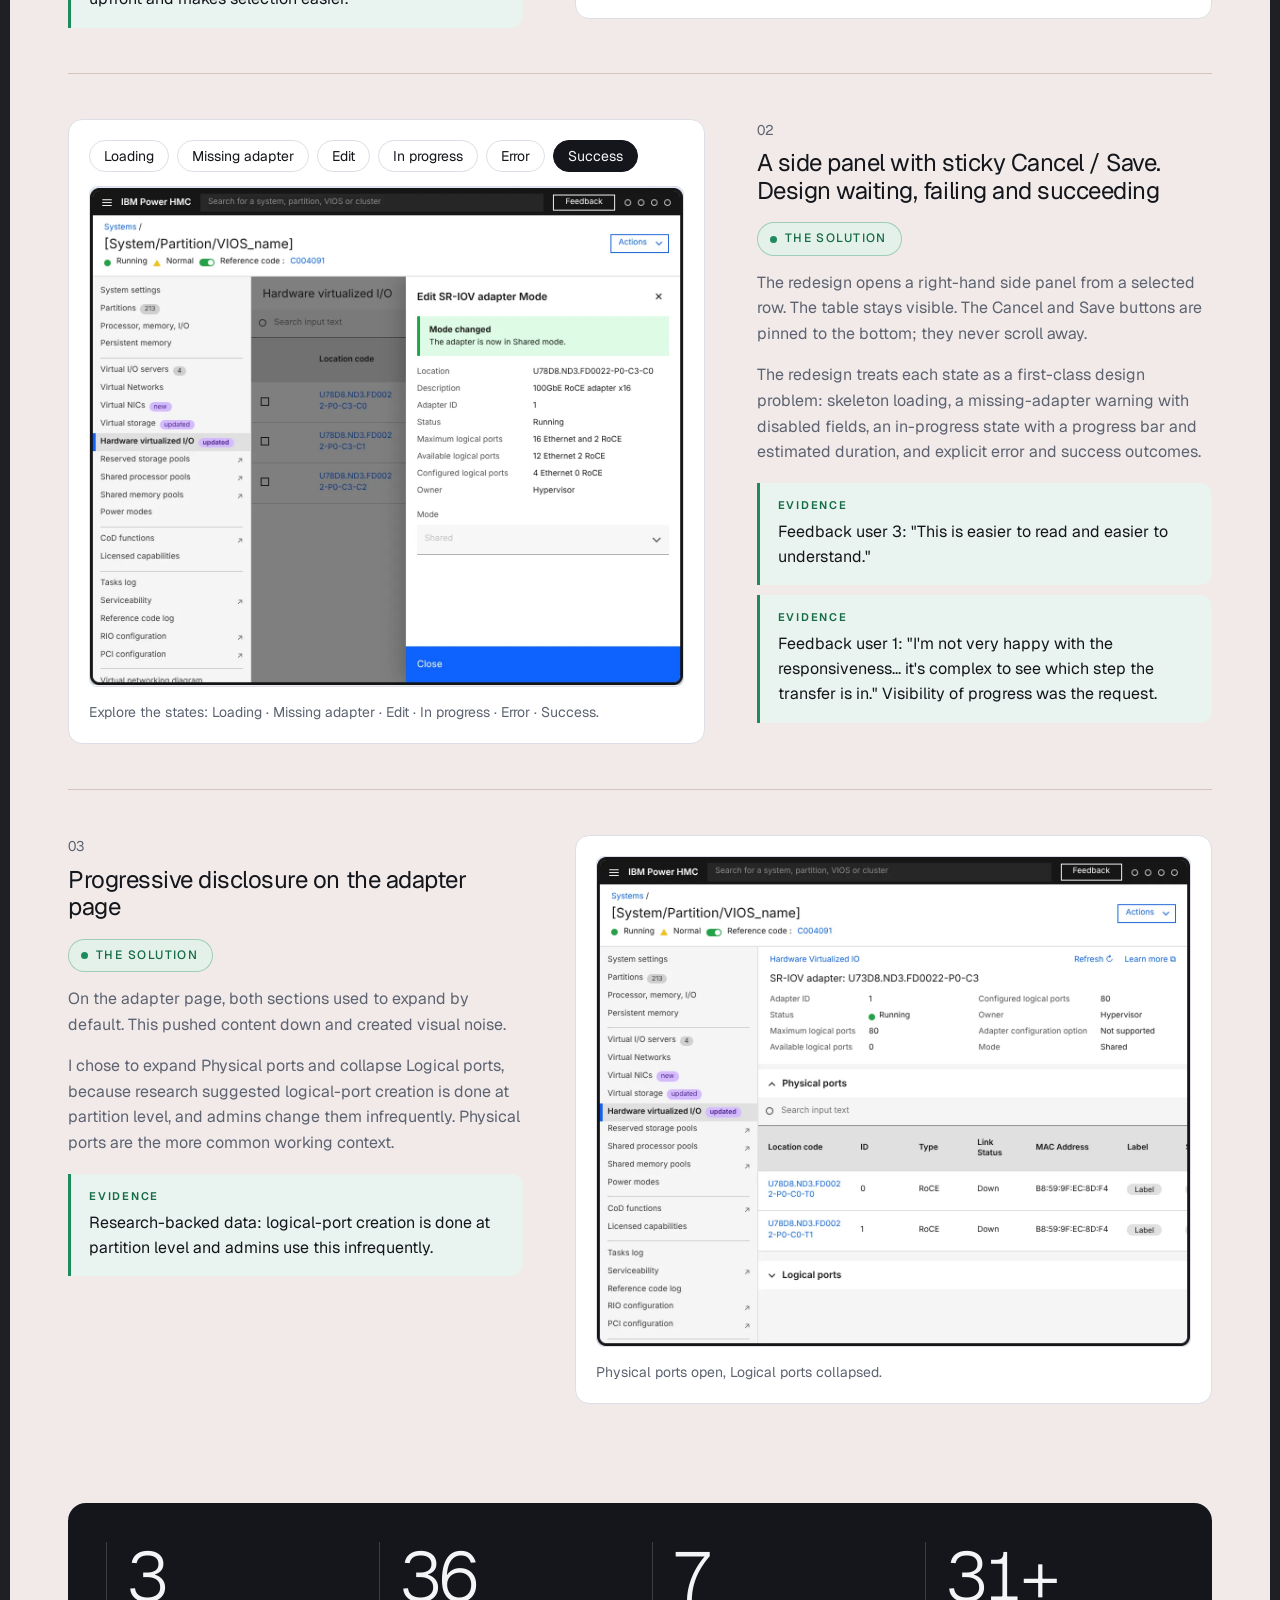
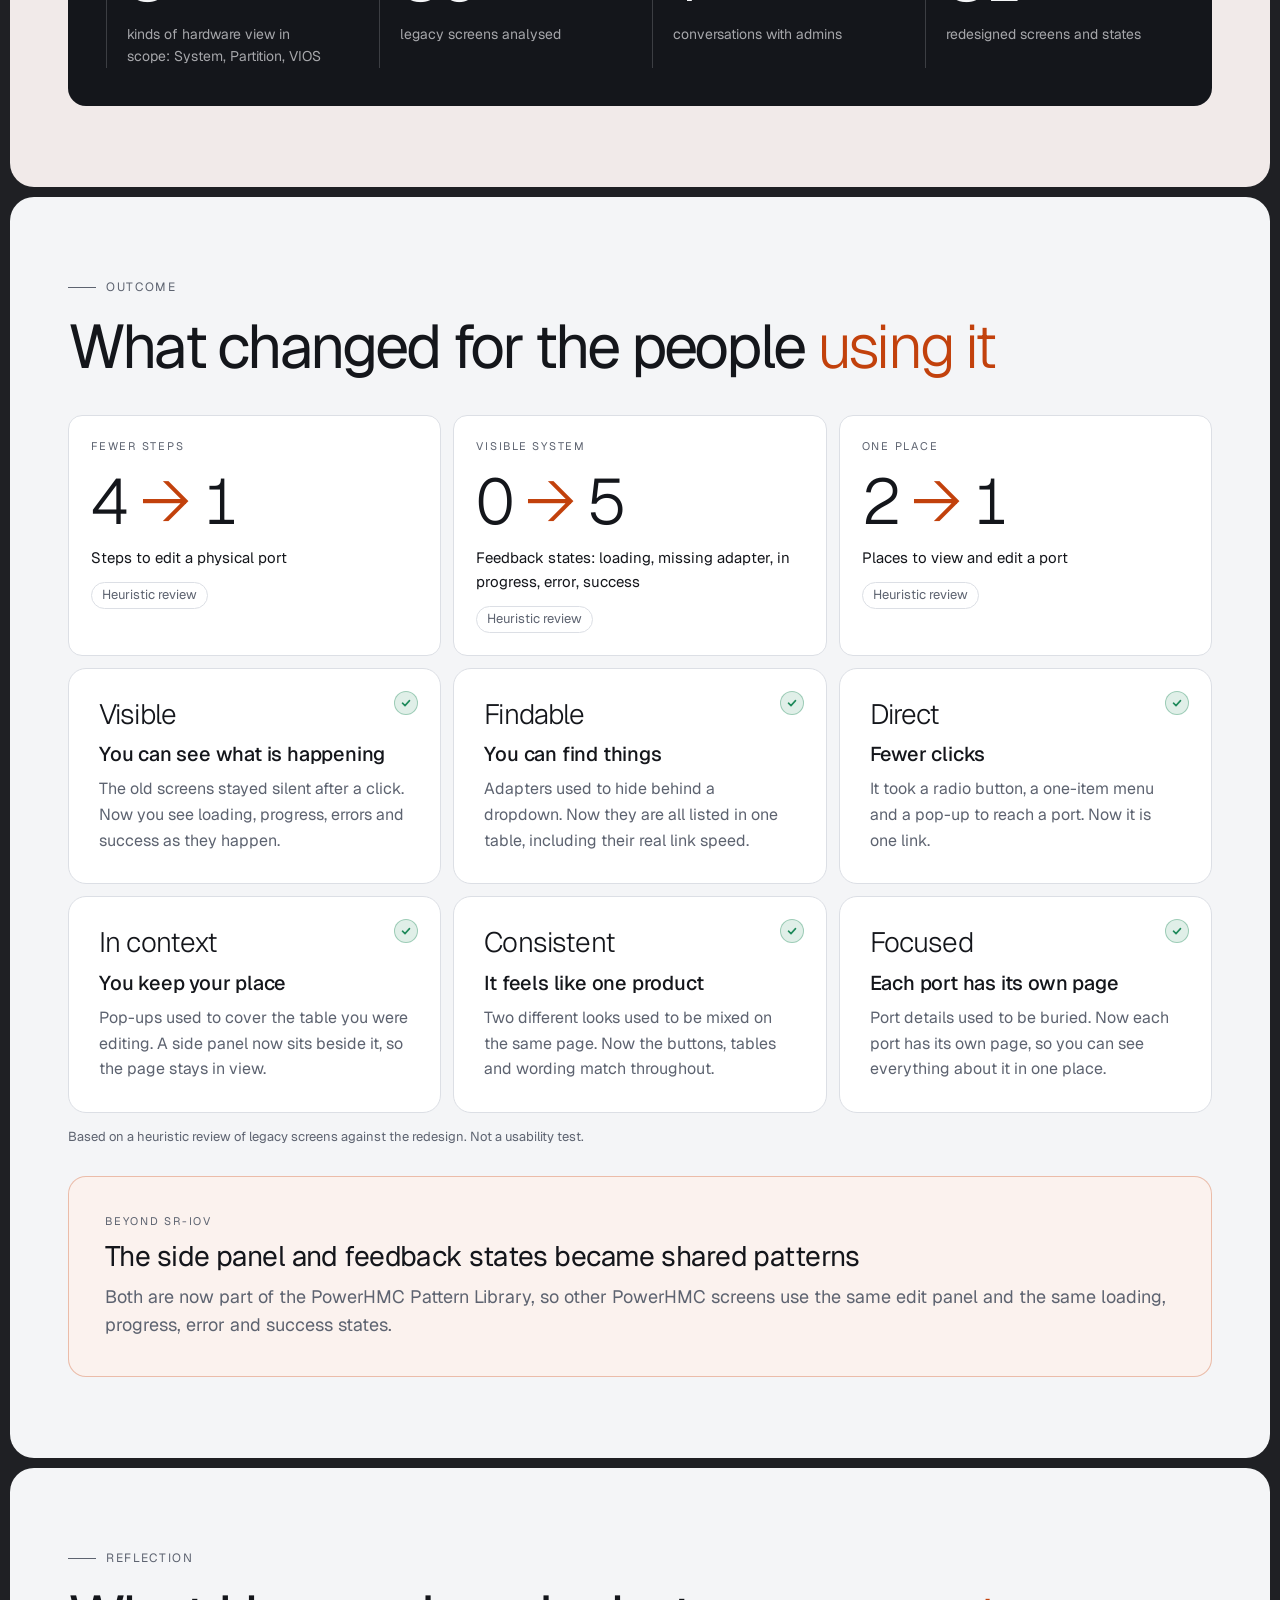
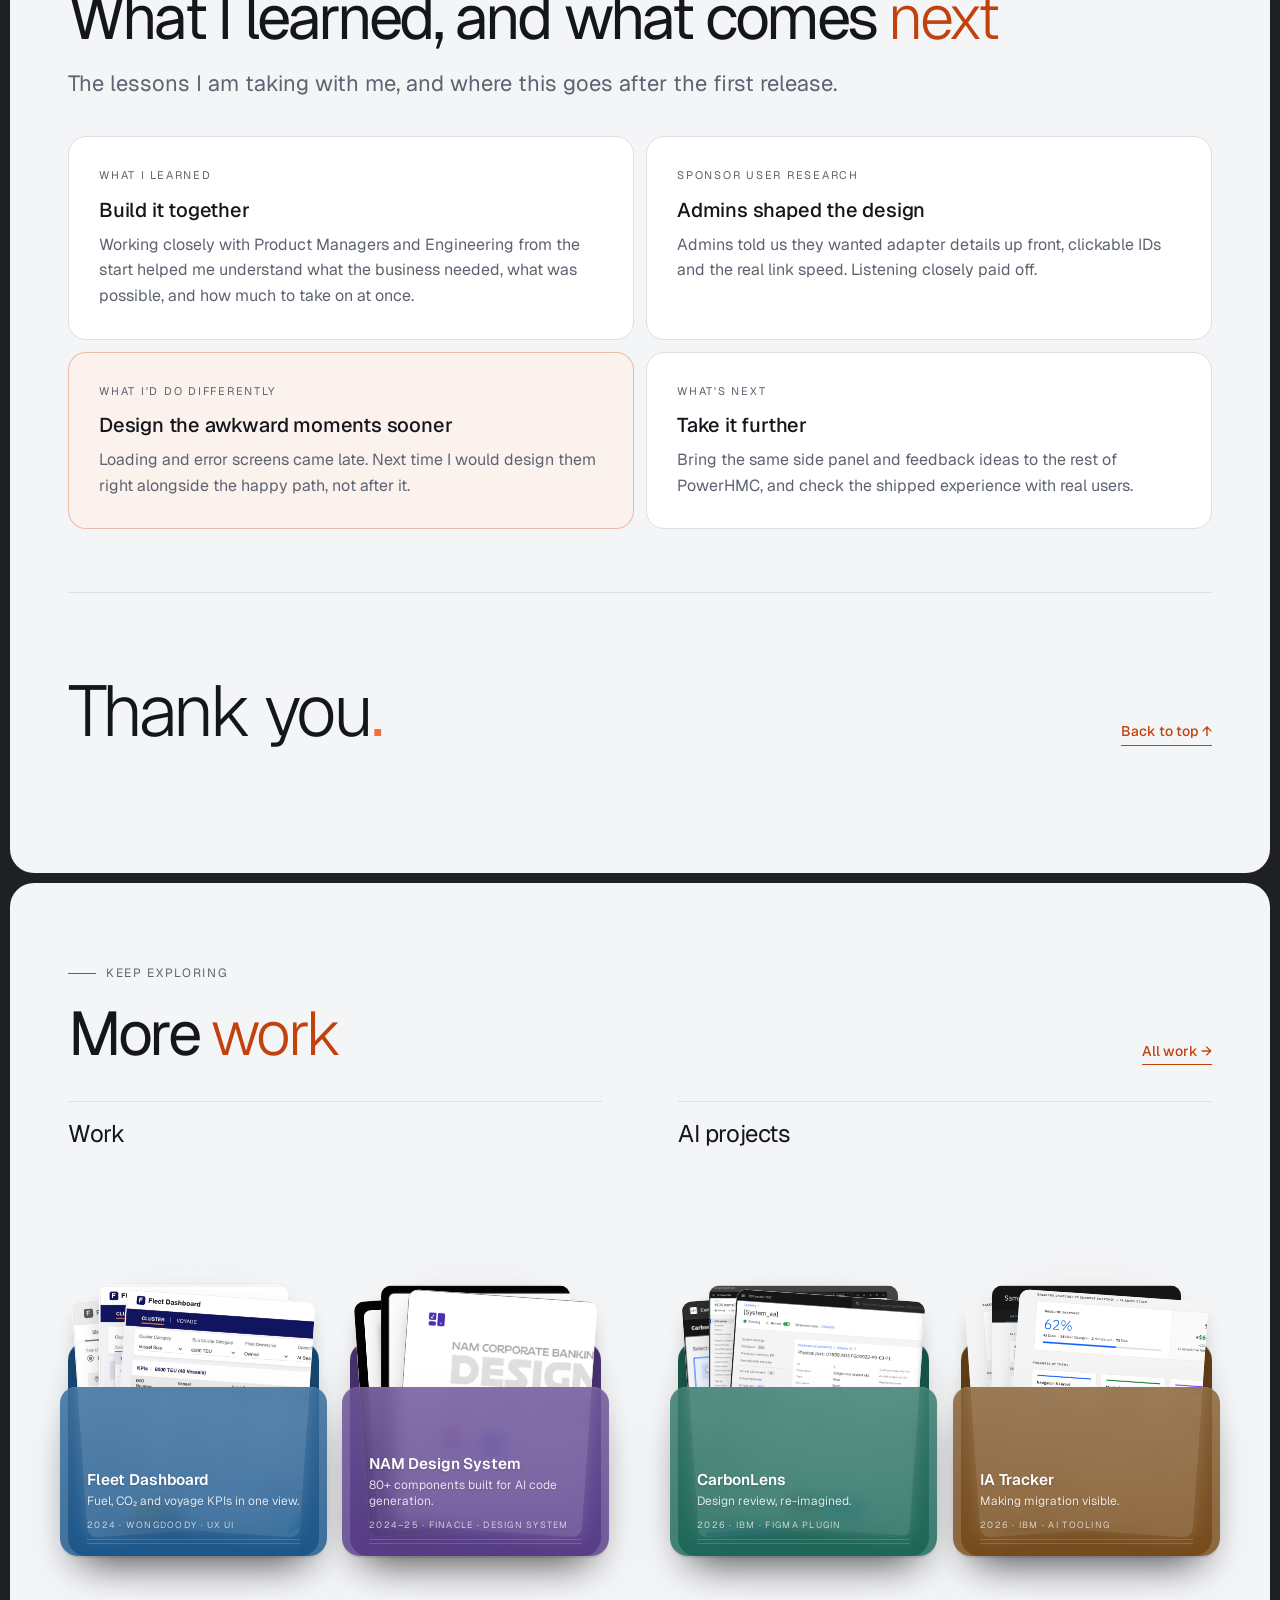
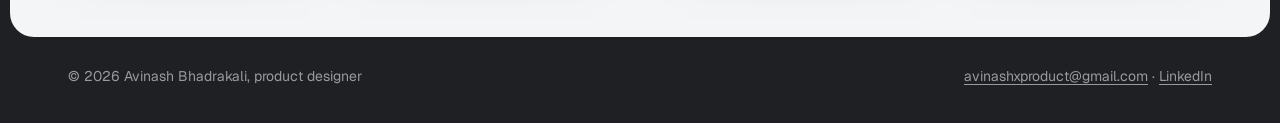
==== commit d78f4b7e: "Case studies: WCAG 2.1 AA fixes, original NAM guidelines and naming demos NAM: original guidelines a" ====
--- a/hardware/sr-iov-case-study.html
+++ b/hardware/sr-iov-case-study.html
@@ -541,6 +541,22 @@
 }
 @media (max-width: 560px) { .mw-shelf { padding-top: 90px; gap: 14px; } }
 
+/* "what changed" cards: a check badge, not a link arrow */
+.card .chk { position: absolute; top: 22px; right: 22px; width: 24px; height: 24px; border-radius: 50%; display: grid; place-items: center; color: var(--signal); background: color-mix(in srgb, var(--signal) 14%, var(--surface)); border: 1px solid color-mix(in srgb, var(--signal) 35%, transparent); }
+.card, .q, .opt, .bigp > div, .result { cursor: default; }
+
+/* a11y: green text that meets 4.5:1 on light tints (dark mode keeps --signal) */
+:root { --signal-ink: #146B45; }
+@media (prefers-color-scheme: dark) { :root:not([data-theme="light"]) { --signal-ink: var(--signal); } }
+:root[data-theme="dark"] { --signal-ink: var(--signal); }
+.g2g-tag.goal, .item .lbl.sol, .gov .lbl.sol, .item .copy p.evidence b, p.evidence b, .pill.ok, .ev-ref, .q .wh .pill.ok { color: var(--signal-ink); }
+
+/* a11y: "The issue" pill text dark enough on its tint */
+:root { --accent-ink: #A8380A; }
+@media (prefers-color-scheme: dark) { :root:not([data-theme="light"]) { --accent-ink: var(--accent); } }
+:root[data-theme="dark"] { --accent-ink: var(--accent); }
+.item .lbl:not(.sol), .g2g-tag.gap, .gaps .eff b { color: var(--accent-ink); }
+
 /* stacked hero */
 .hero-stack .dek { max-width: none; margin: 0; }
 .hero-stack .hero-facts { grid-template-columns: repeat(4, 1fr); margin-top: clamp(28px, 4vh, 40px); }
@@ -668,8 +684,8 @@
       <div><dt>Timeline</dt><dd>Mar 2026 to now</dd></div>
       <div><dt>Status</dt><dd>Ongoing, no shipped metrics yet</dd></div>
     </dl>
-    <div class="hero-shot"><div class="hshot zoomable" role="img" aria-label="Redesigned SR-IOV adapter page in PowerHMC, with adapter details and a physical ports table.">
-      <img src="[data-uri]" data-k="hero" alt="">
+    <div class="hero-shot"><div class="hshot zoomable">
+      <img src="[data-uri]" data-k="hero" alt="Redesigned SR-IOV adapter page in PowerHMC, with adapter details and a physical ports table.">
     </div></div>
     <p class="hero-note">Enterprise software rarely fails on aesthetics. It fails because the person who has to act can't find the thing they need to act on.</p>
     </div>
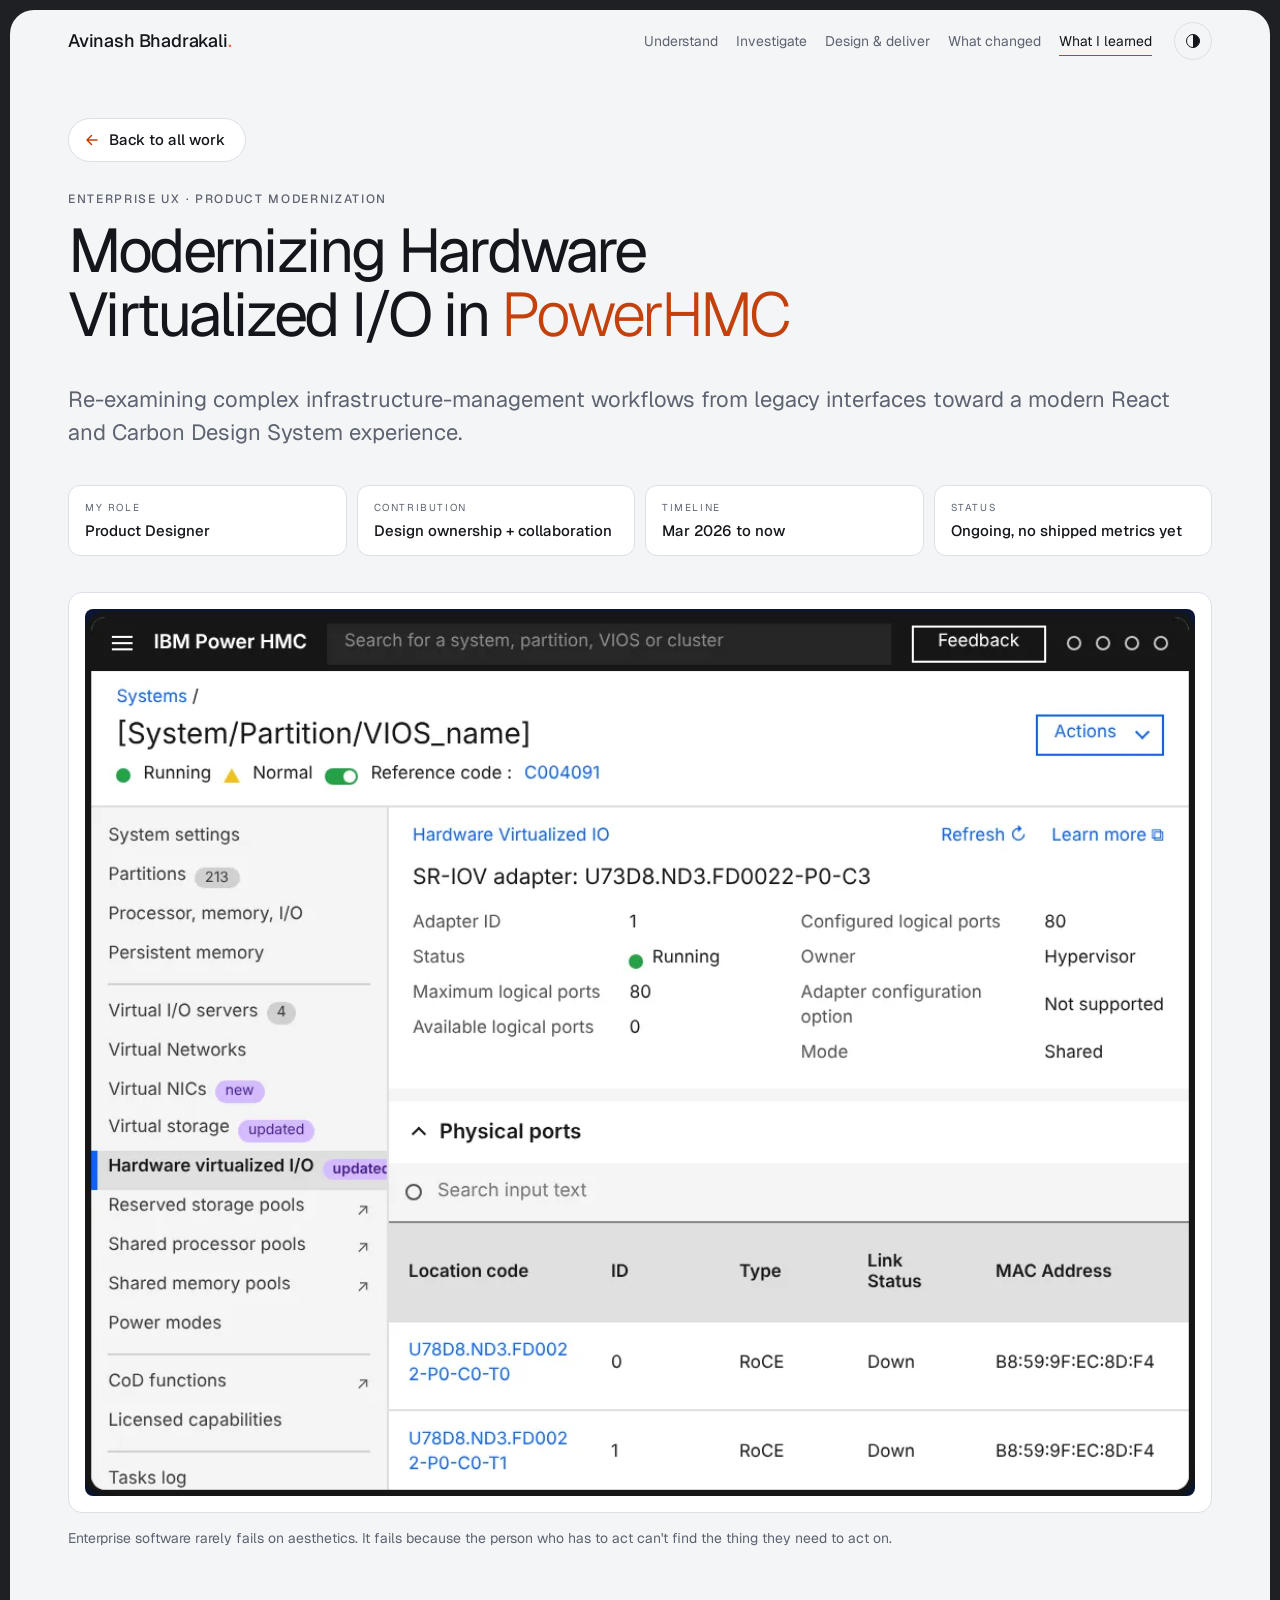
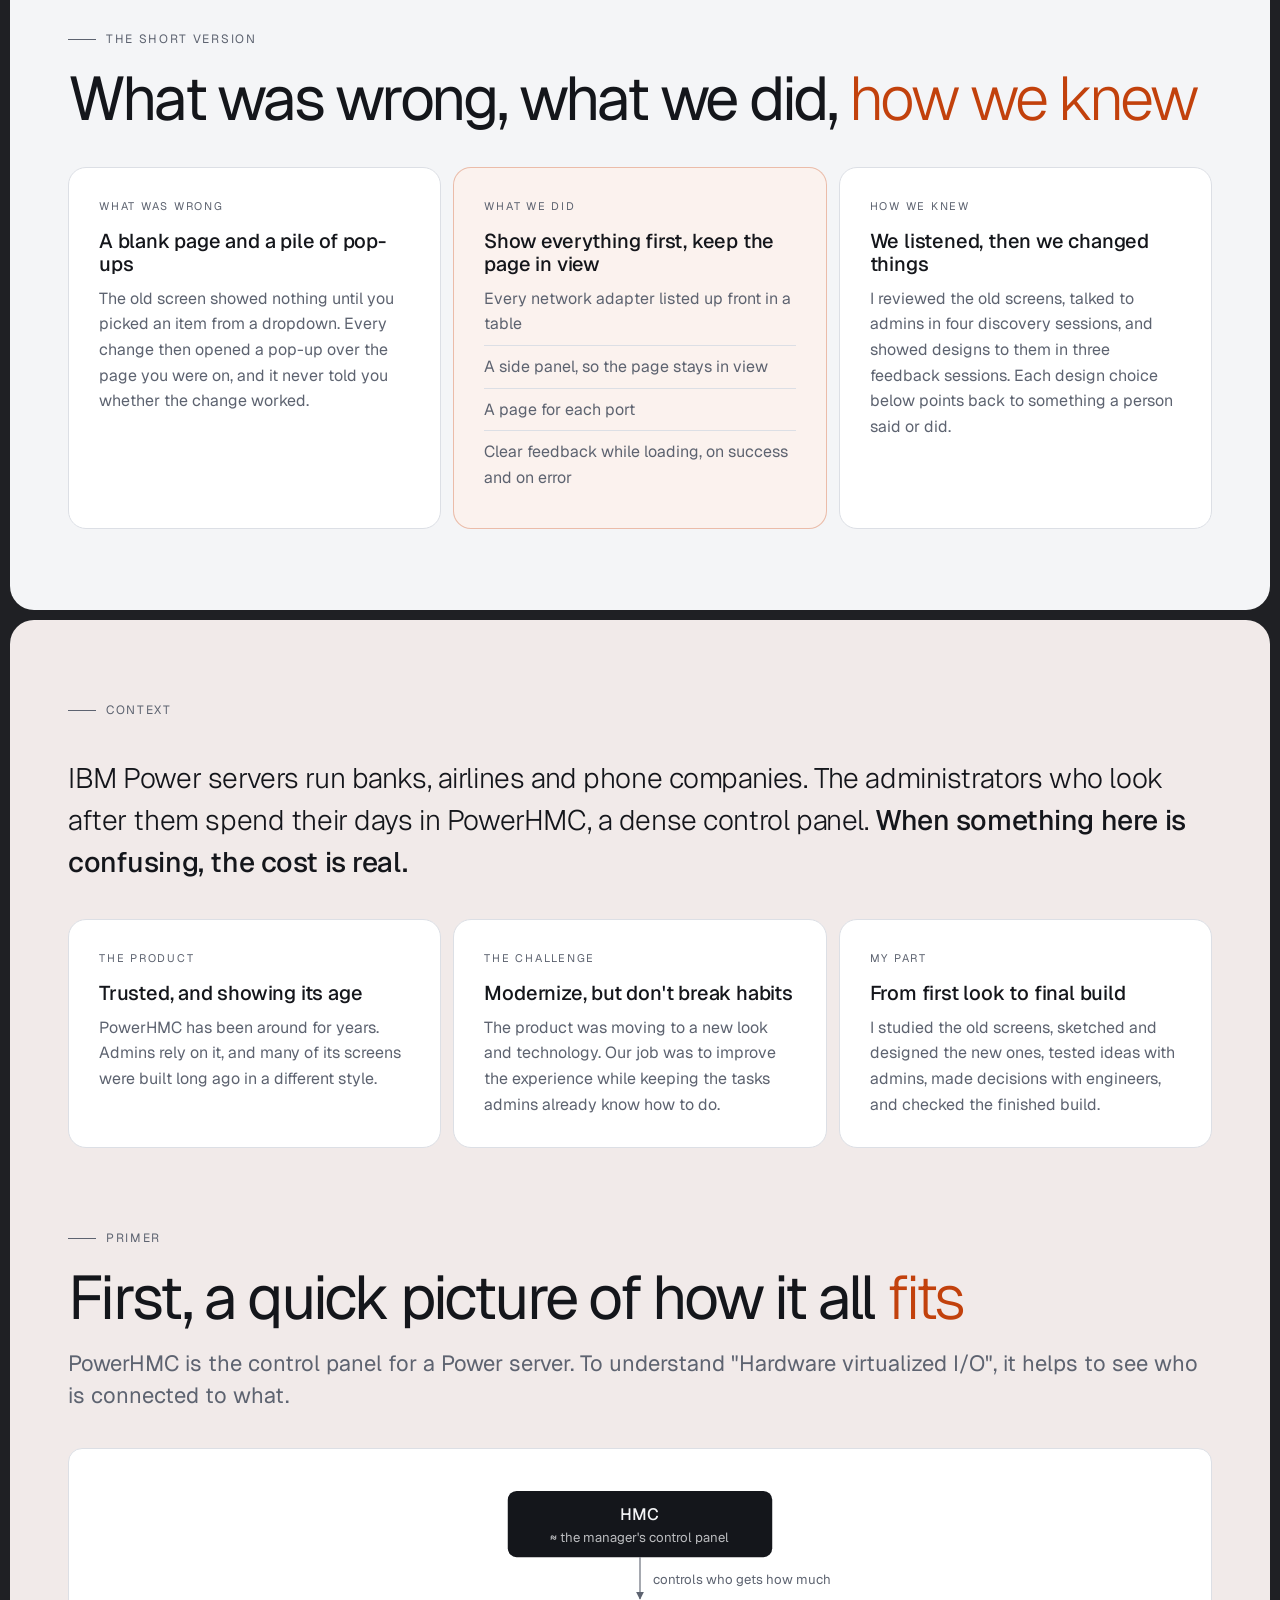
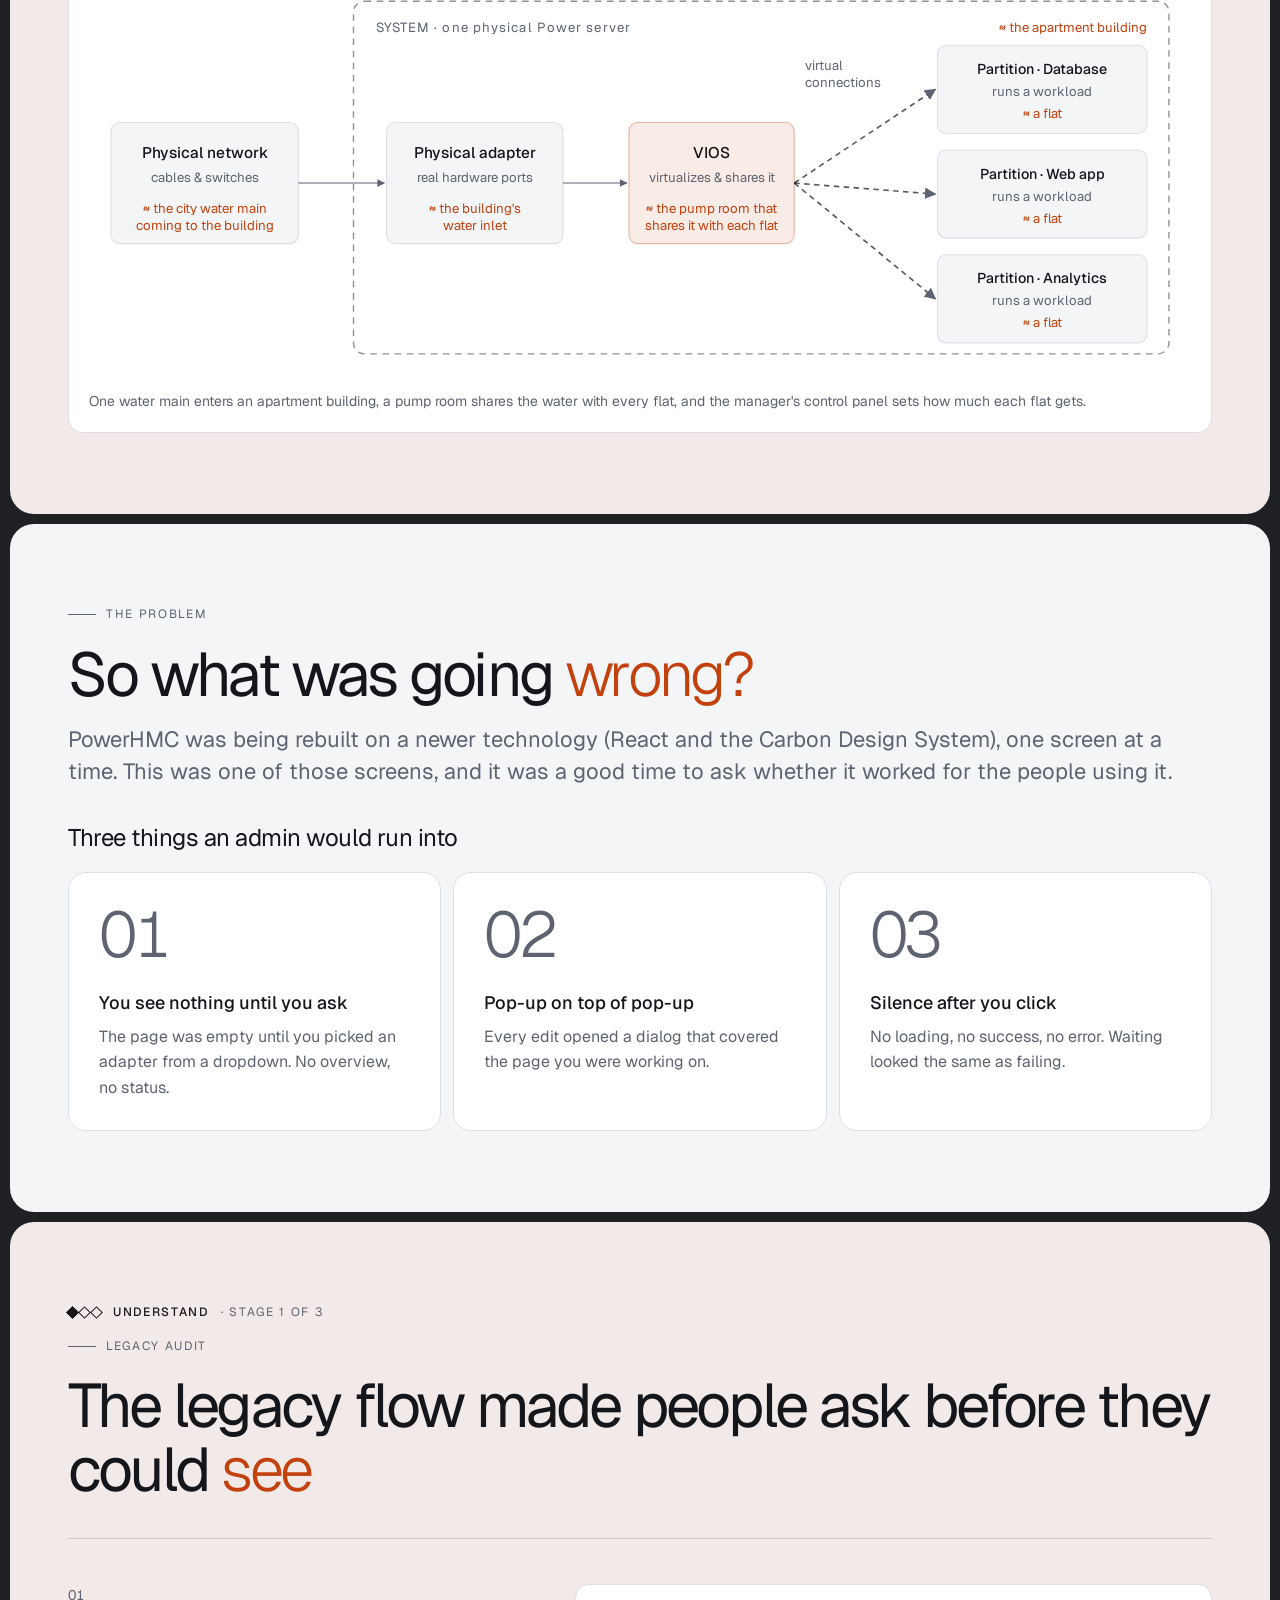
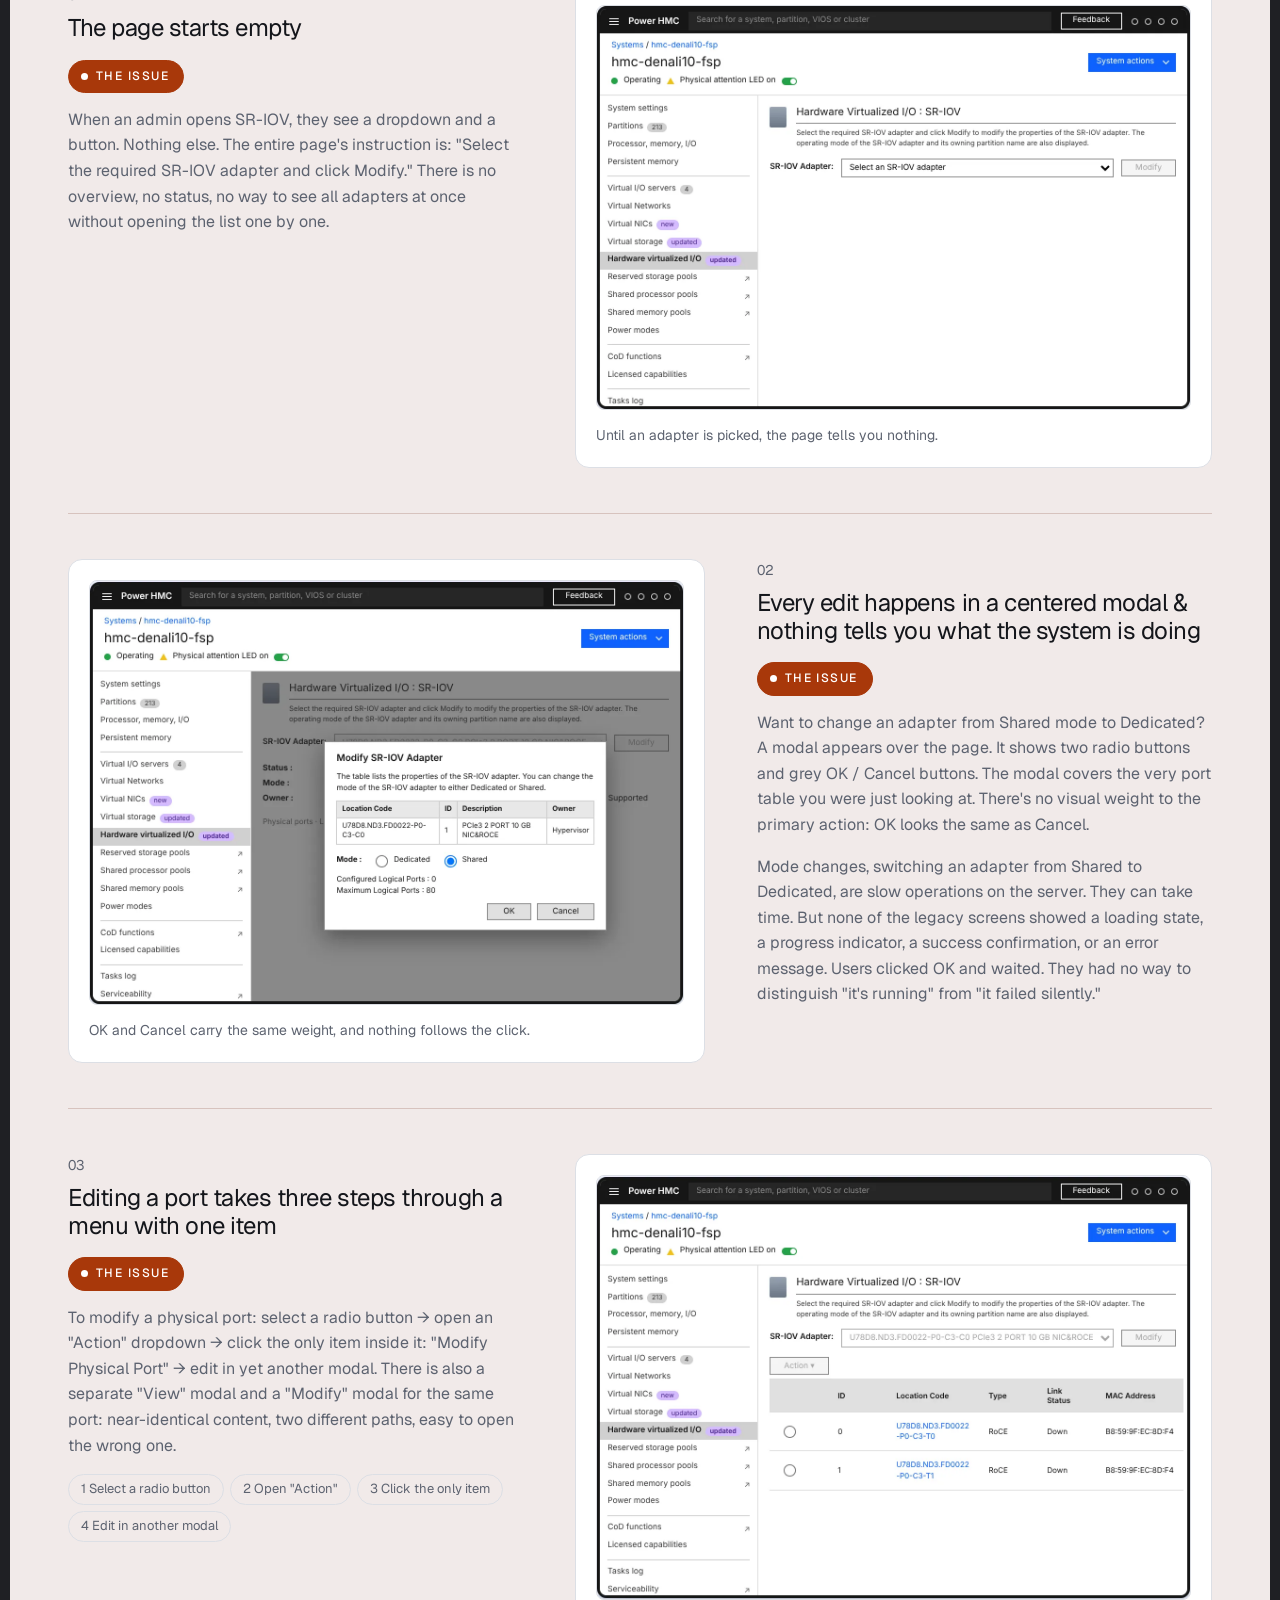
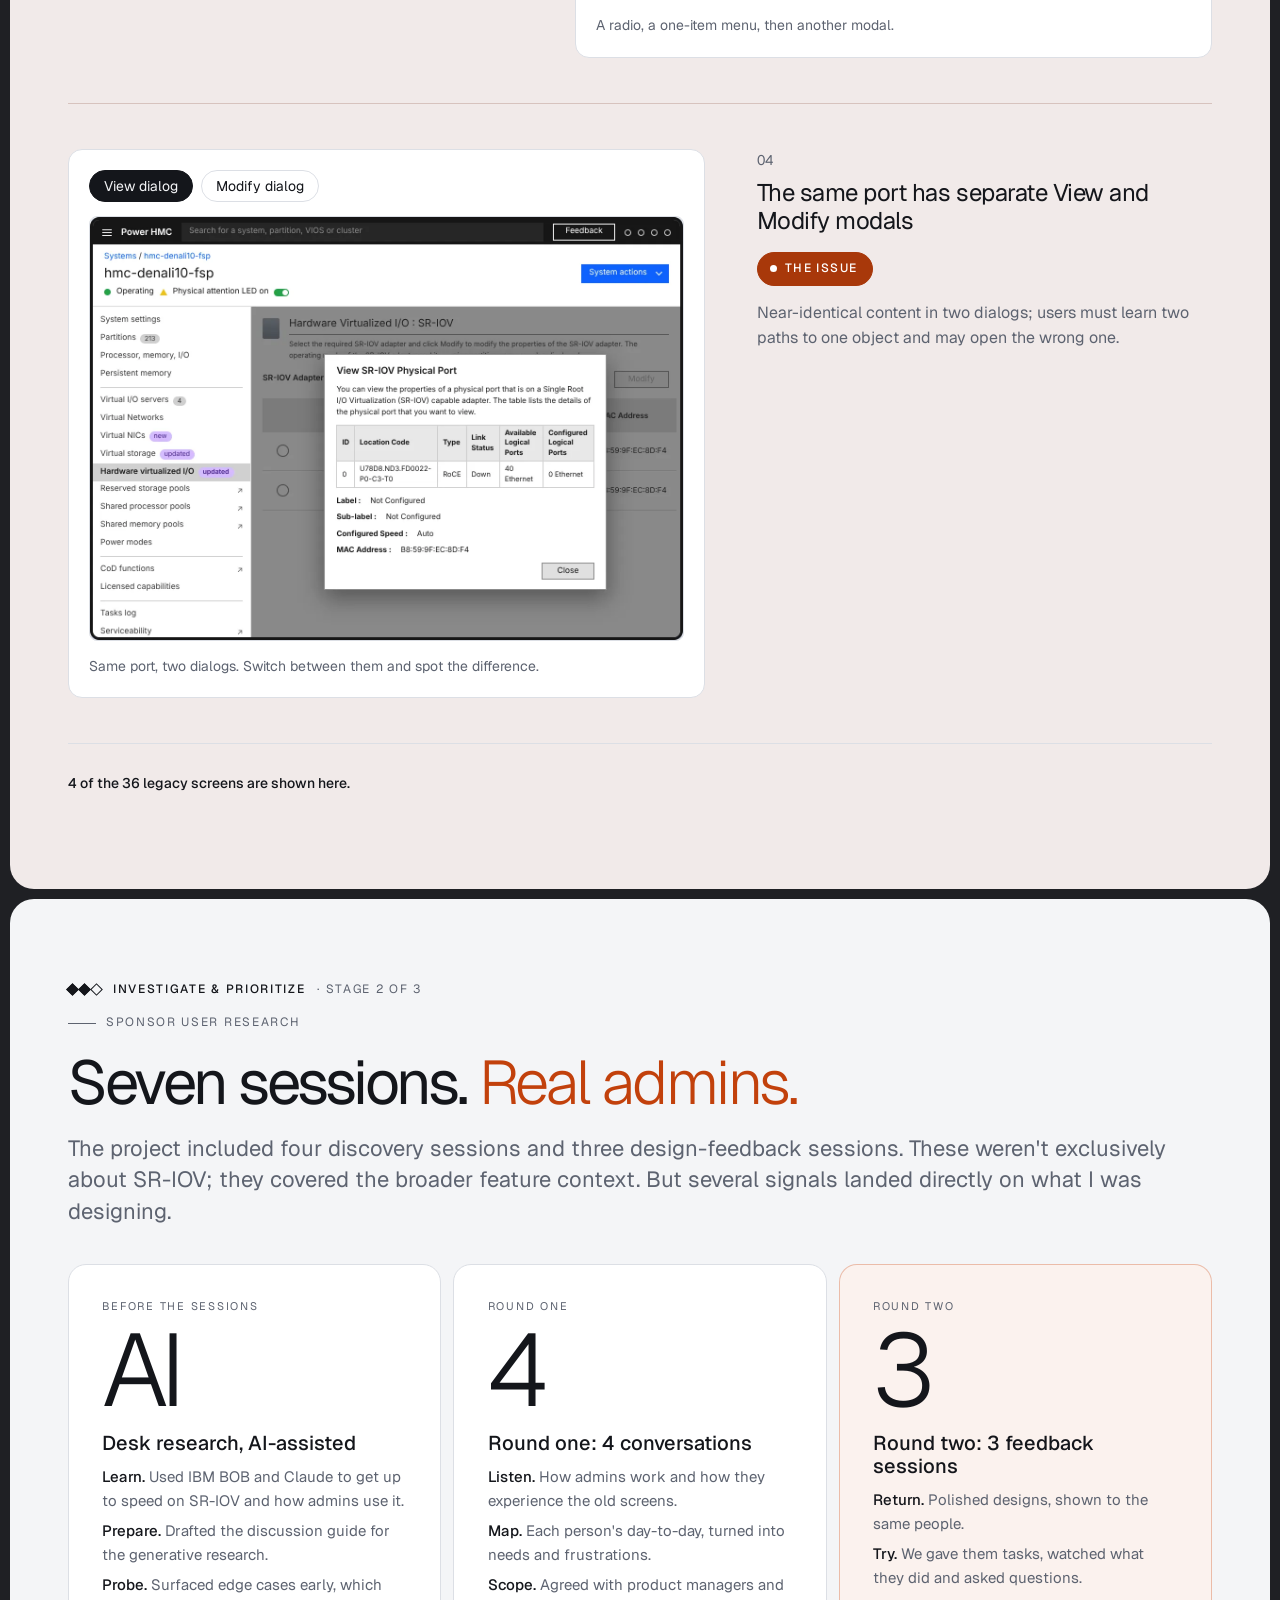
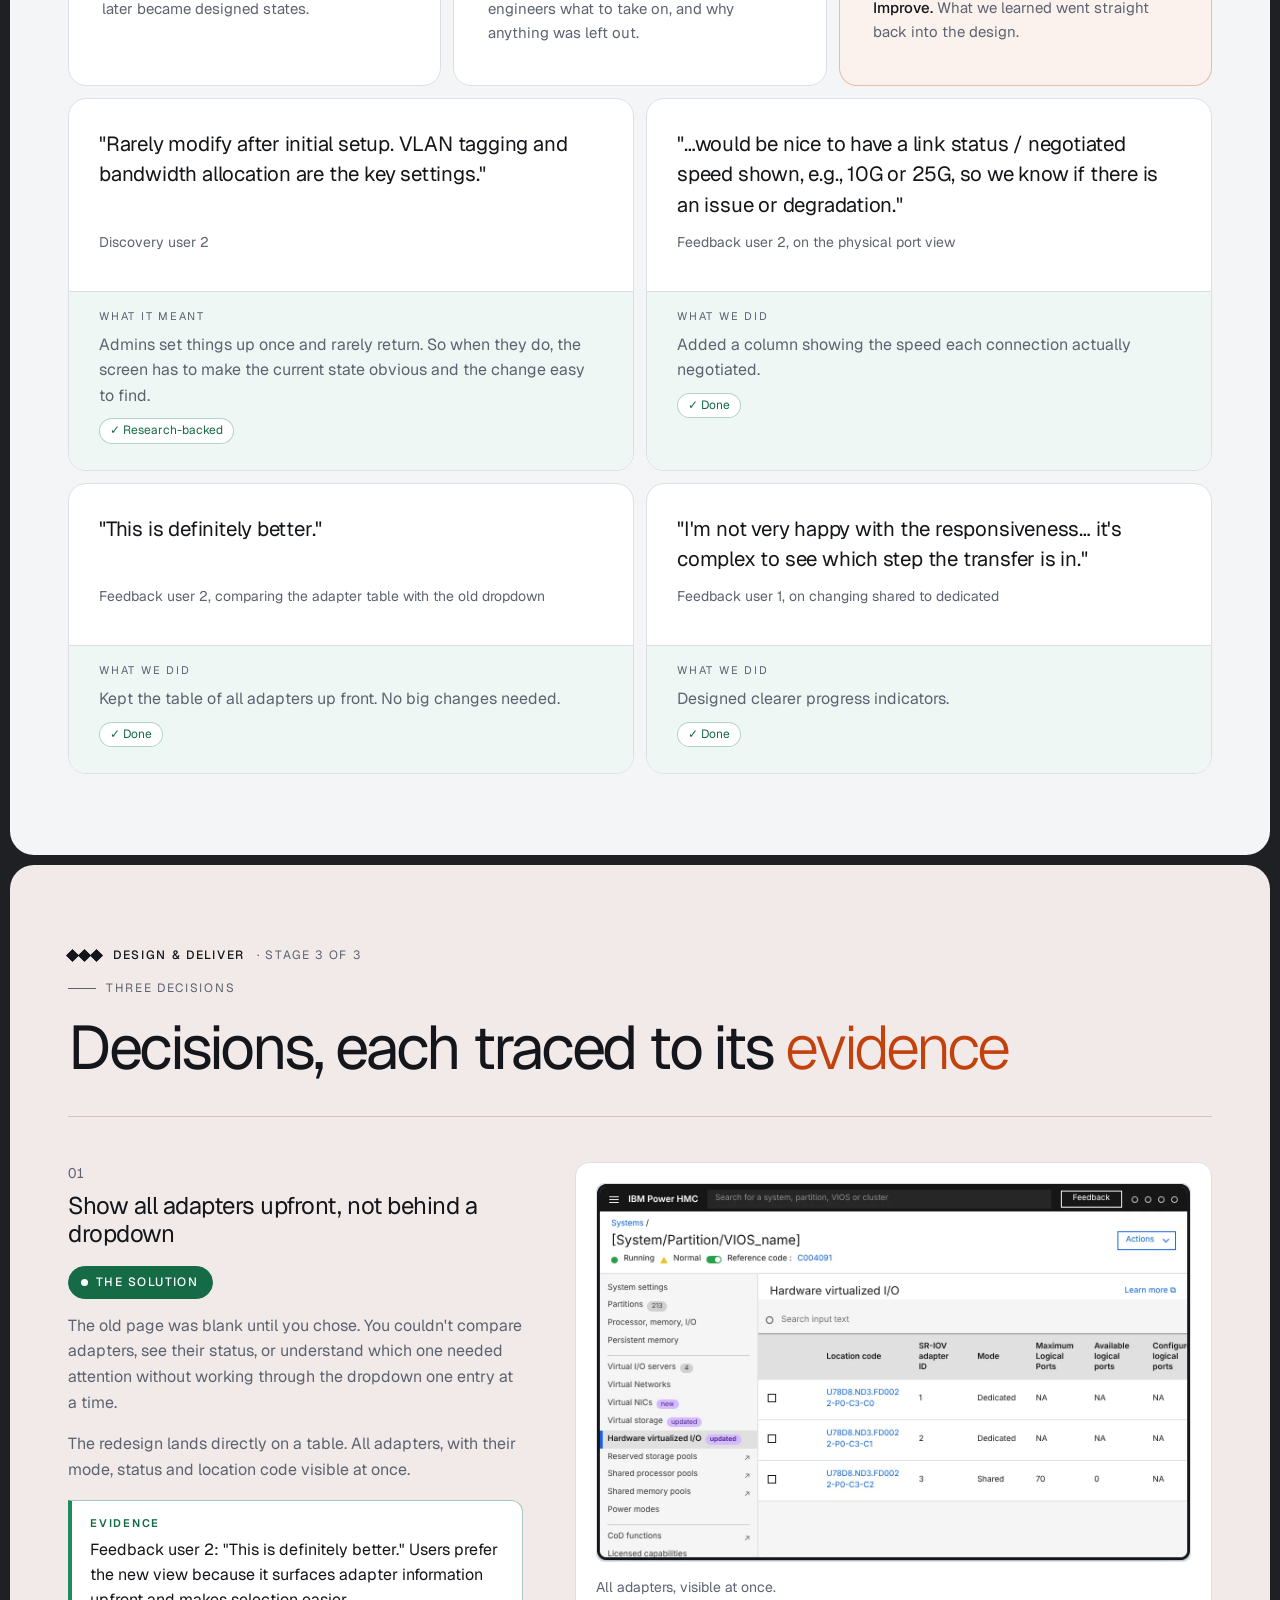
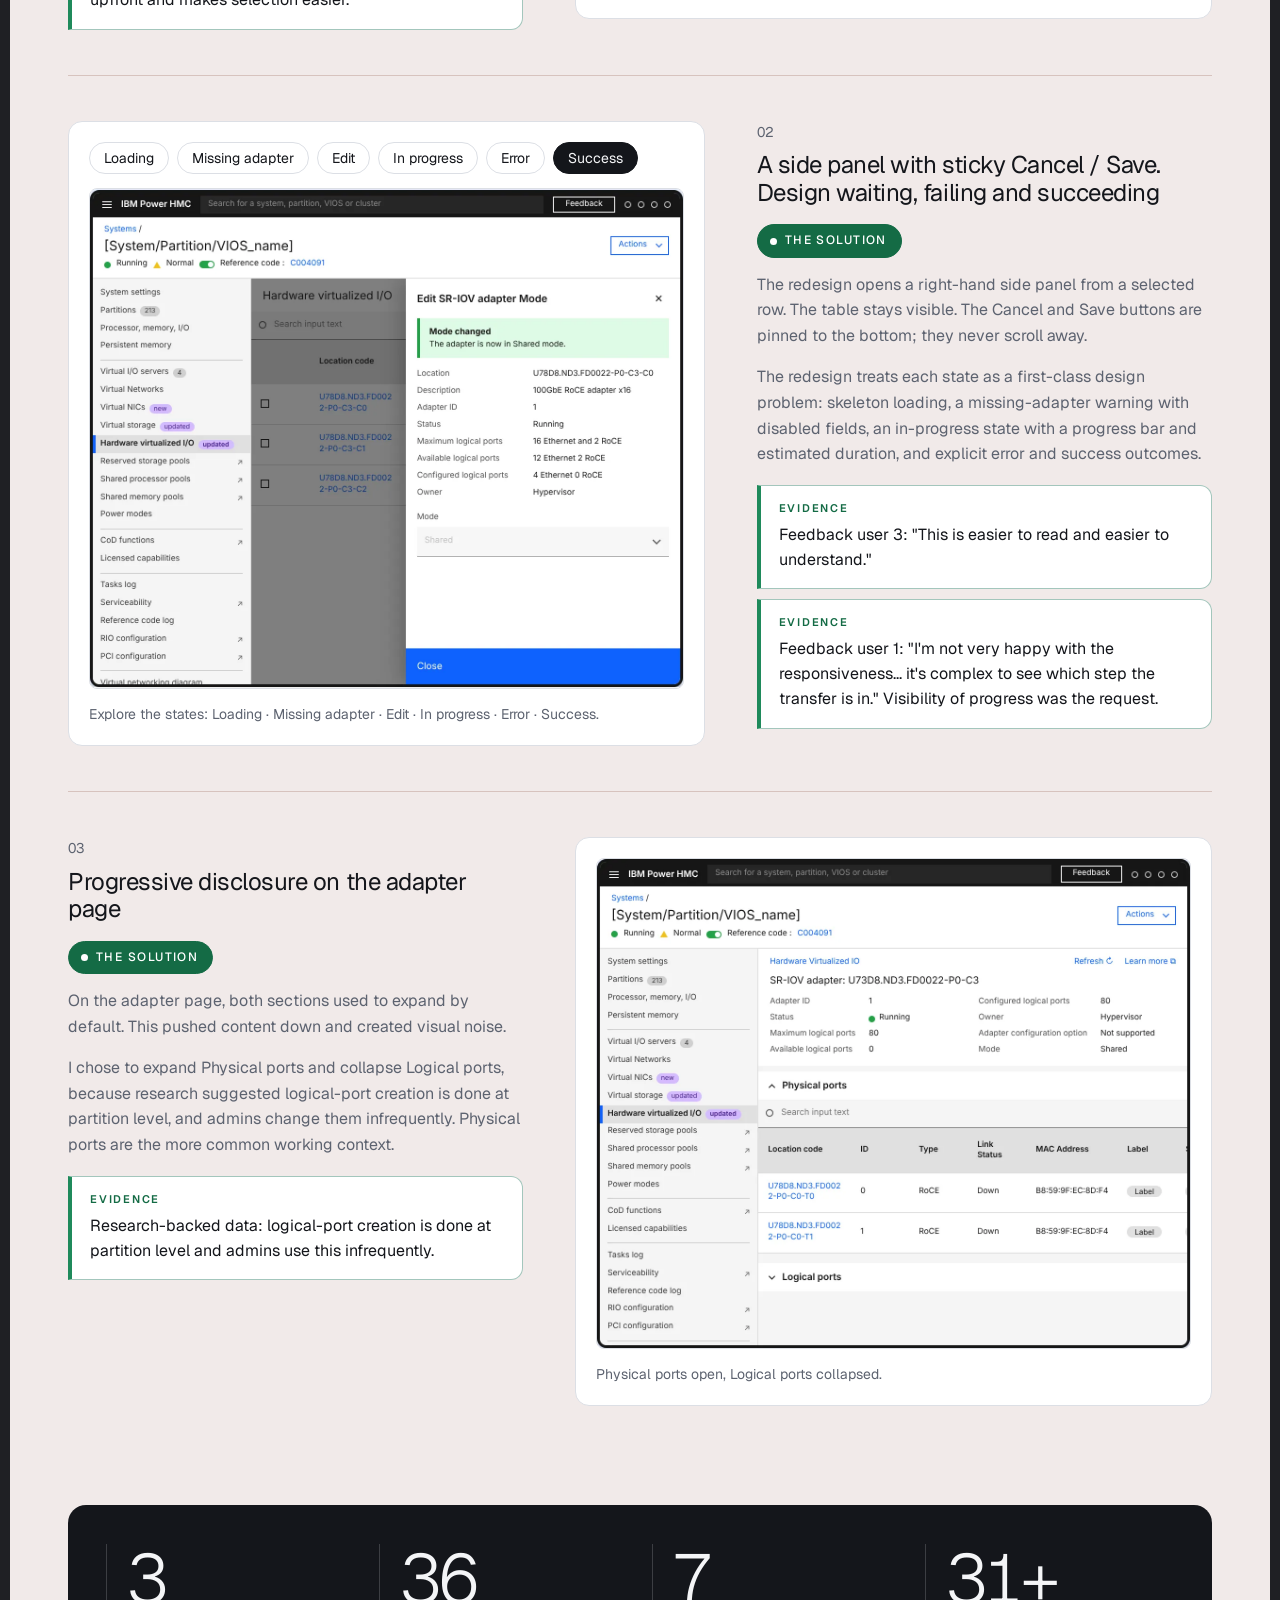
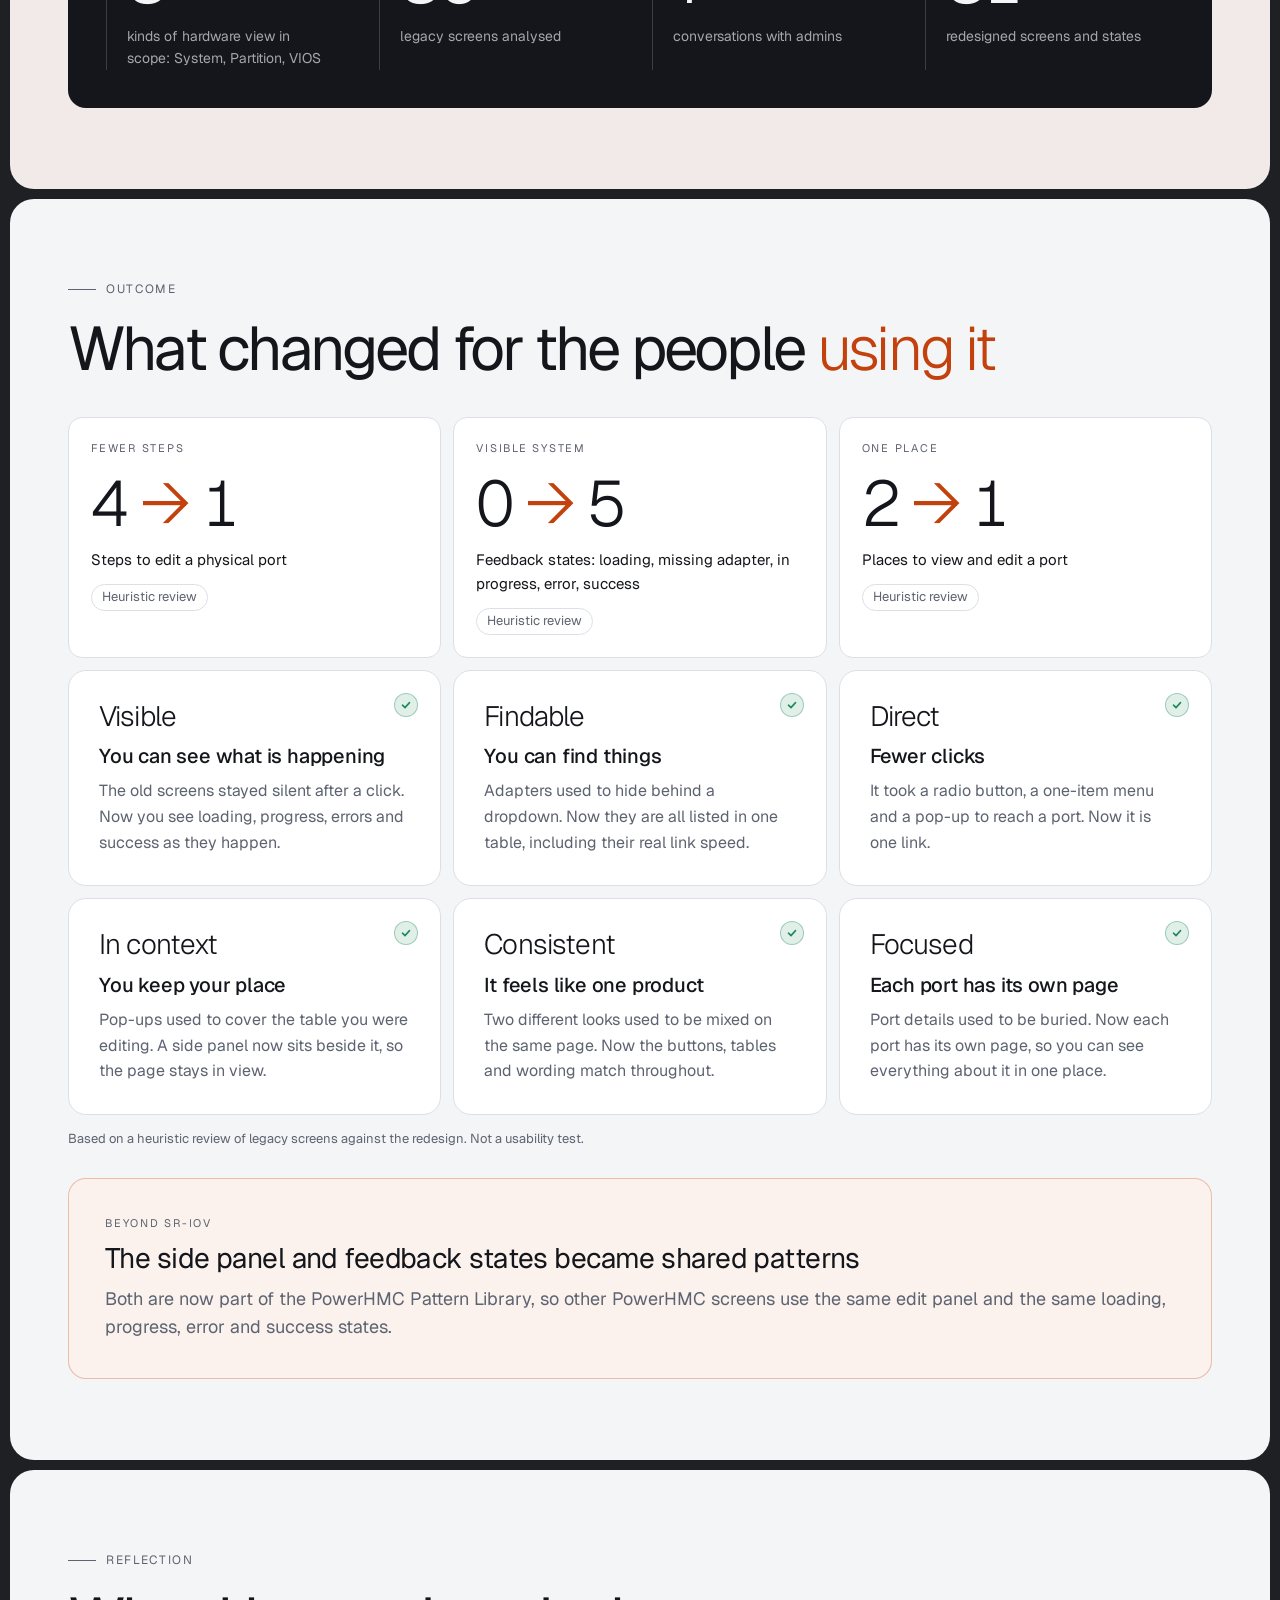
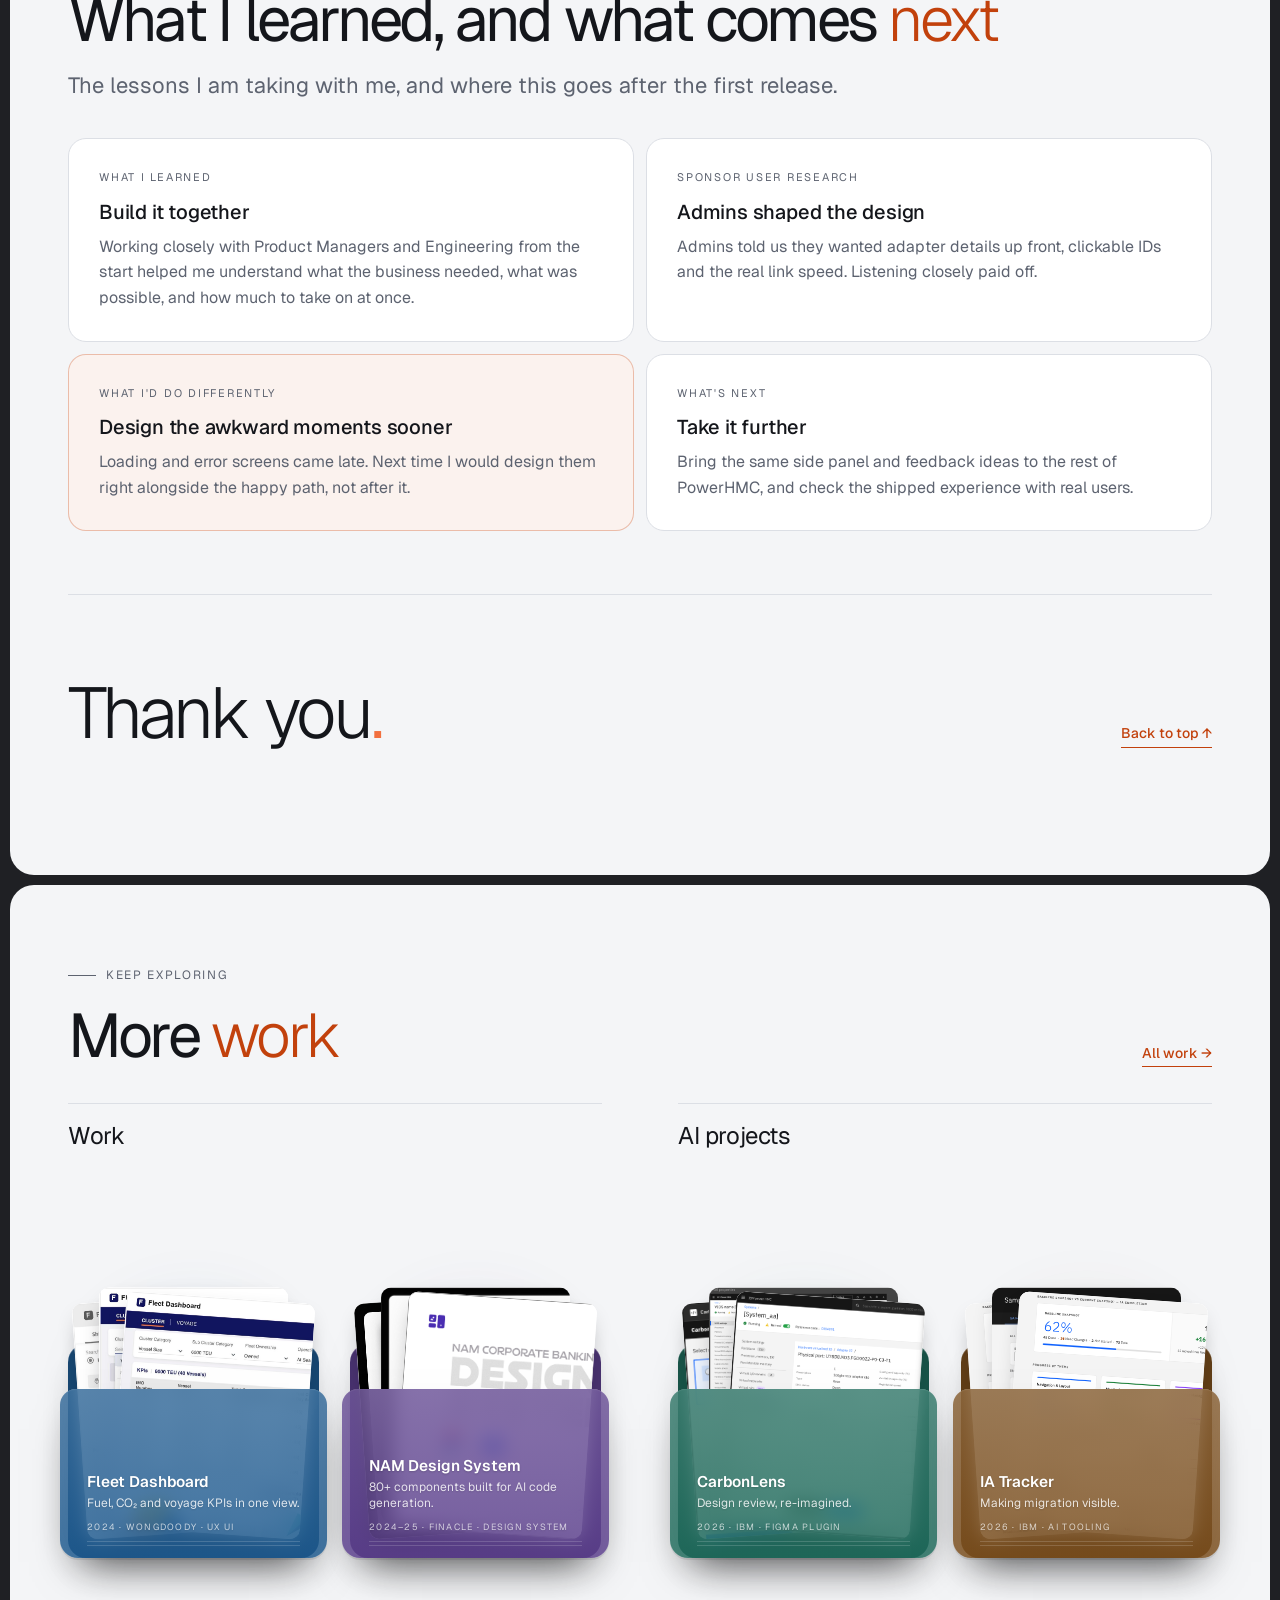
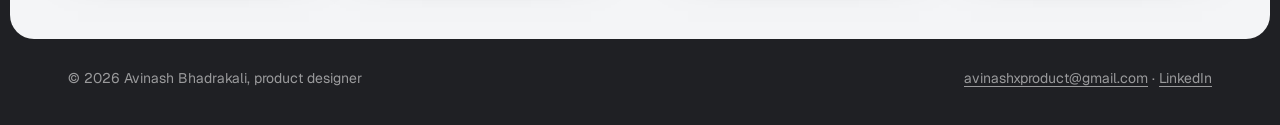
==== commit d2a2d020: "Sync SR-IOV case study contrast fix Co-Authored-By: Claude Opus 5.5 <noreply@anthropic.com> Claude-S" ====
--- a/hardware/sr-iov-case-study.html
+++ b/hardware/sr-iov-case-study.html
@@ -556,6 +556,20 @@
 @media (prefers-color-scheme: dark) { :root:not([data-theme="light"]) { --accent-ink: var(--accent); } }
 :root[data-theme="dark"] { --accent-ink: var(--accent); }
 .item .lbl:not(.sol), .g2g-tag.gap, .gaps .eff b { color: var(--accent-ink); }
+
+/* stronger separation for solution pills and result/evidence panels */
+.item .lbl.sol, .gov .lbl.sol { background: color-mix(in srgb, var(--signal) 16%, var(--surface)); border-color: color-mix(in srgb, var(--signal) 60%, transparent); }
+.item .lbl:not(.sol) { background: color-mix(in srgb, var(--accent) 14%, var(--surface)); border-color: color-mix(in srgb, var(--accent) 55%, transparent); }
+.item .copy p.evidence { background: var(--surface); border: 1px solid var(--rule); border-left: 4px solid var(--signal); }
+.box.tint .item .copy p.evidence { border-color: color-mix(in srgb, var(--signal) 30%, var(--rule)); border-left-color: var(--signal); }
+
+/* light mode: solid pills so they stand out on tinted boxes */
+@media (prefers-color-scheme: light) { :root:not([data-theme="dark"]) .item .lbl.sol, :root:not([data-theme="dark"]) .gov .lbl.sol { background: var(--signal-ink); border-color: var(--signal-ink); color: #fff; }
+  :root:not([data-theme="dark"]) .item .lbl:not(.sol) { background: var(--accent-ink); border-color: var(--accent-ink); color: #fff; }
+  :root:not([data-theme="dark"]) .item .lbl::before { background: #fff !important; } }
+:root[data-theme="light"] .item .lbl.sol, :root[data-theme="light"] .gov .lbl.sol { background: var(--signal-ink); border-color: var(--signal-ink); color: #fff; }
+:root[data-theme="light"] .item .lbl:not(.sol) { background: var(--accent-ink); border-color: var(--accent-ink); color: #fff; }
+:root[data-theme="light"] .item .lbl::before { background: #fff !important; }
 
 /* stacked hero */
 .hero-stack .dek { max-width: none; margin: 0; }
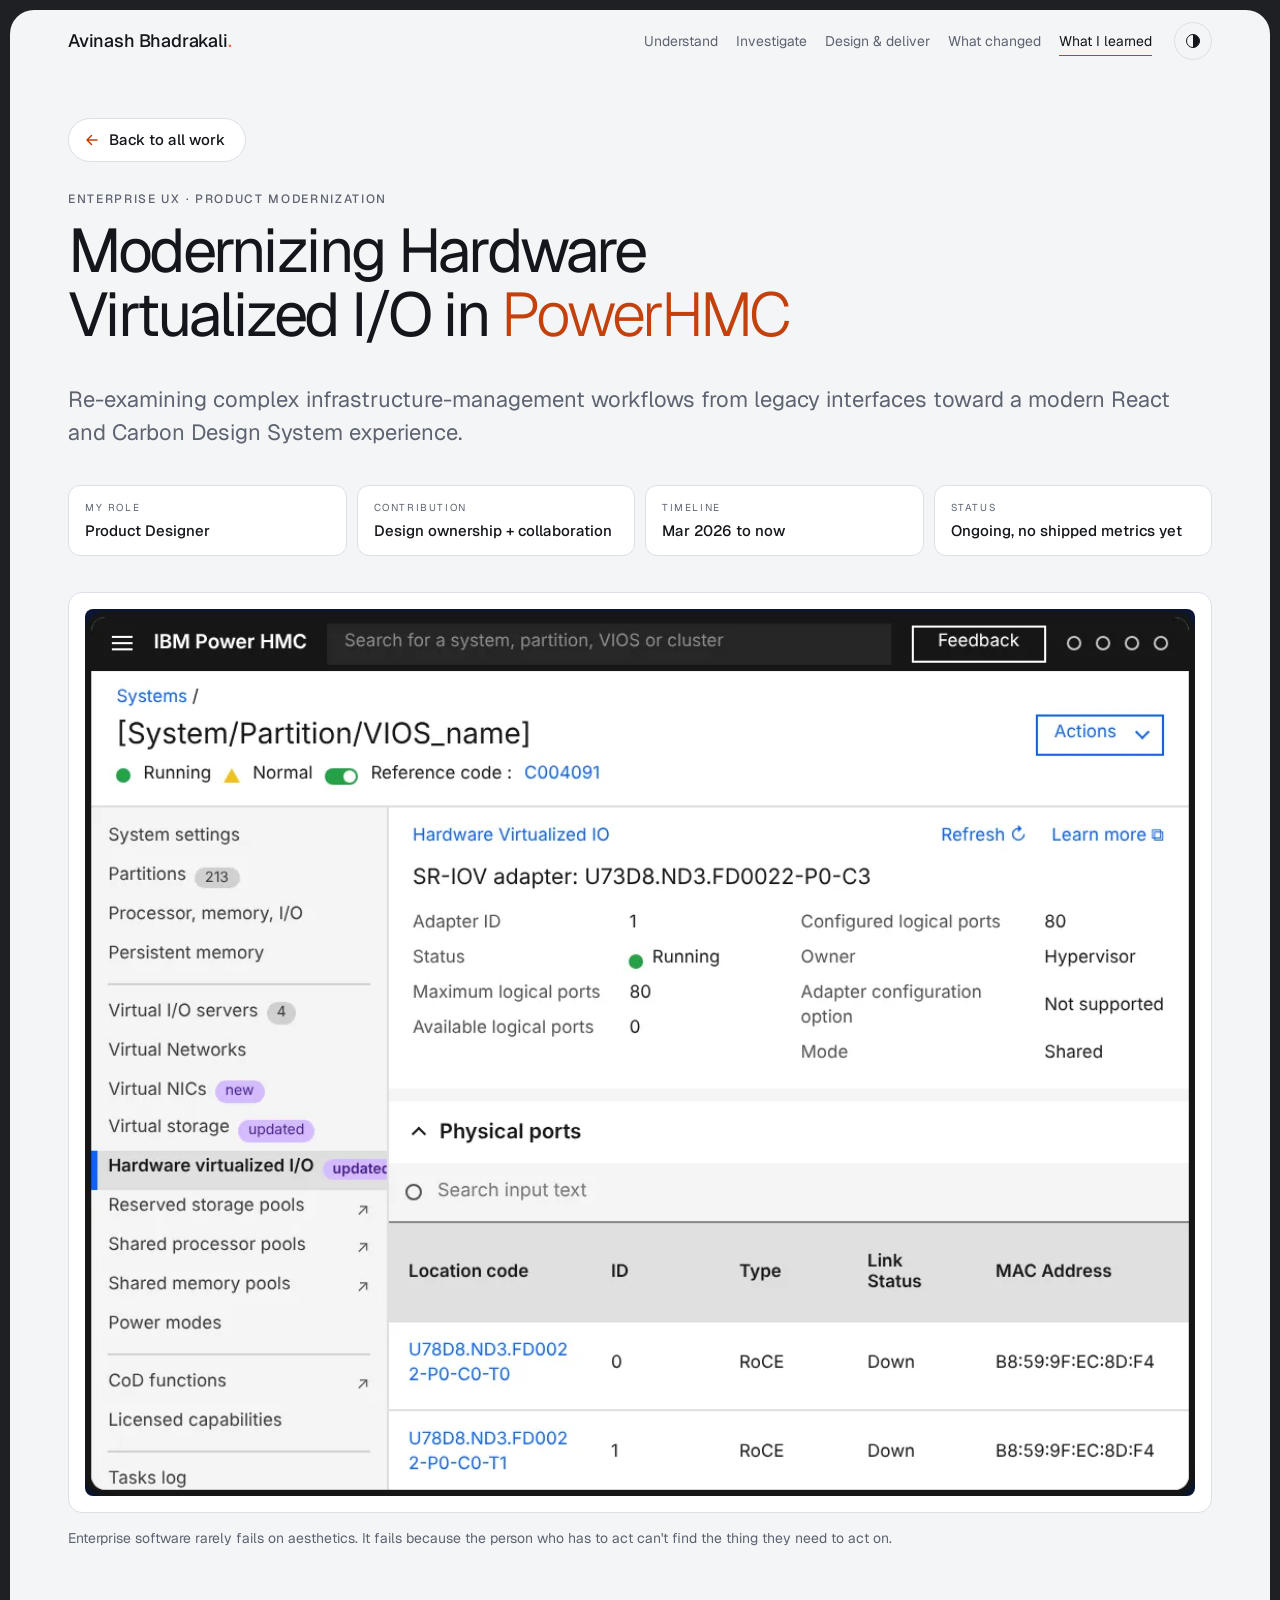
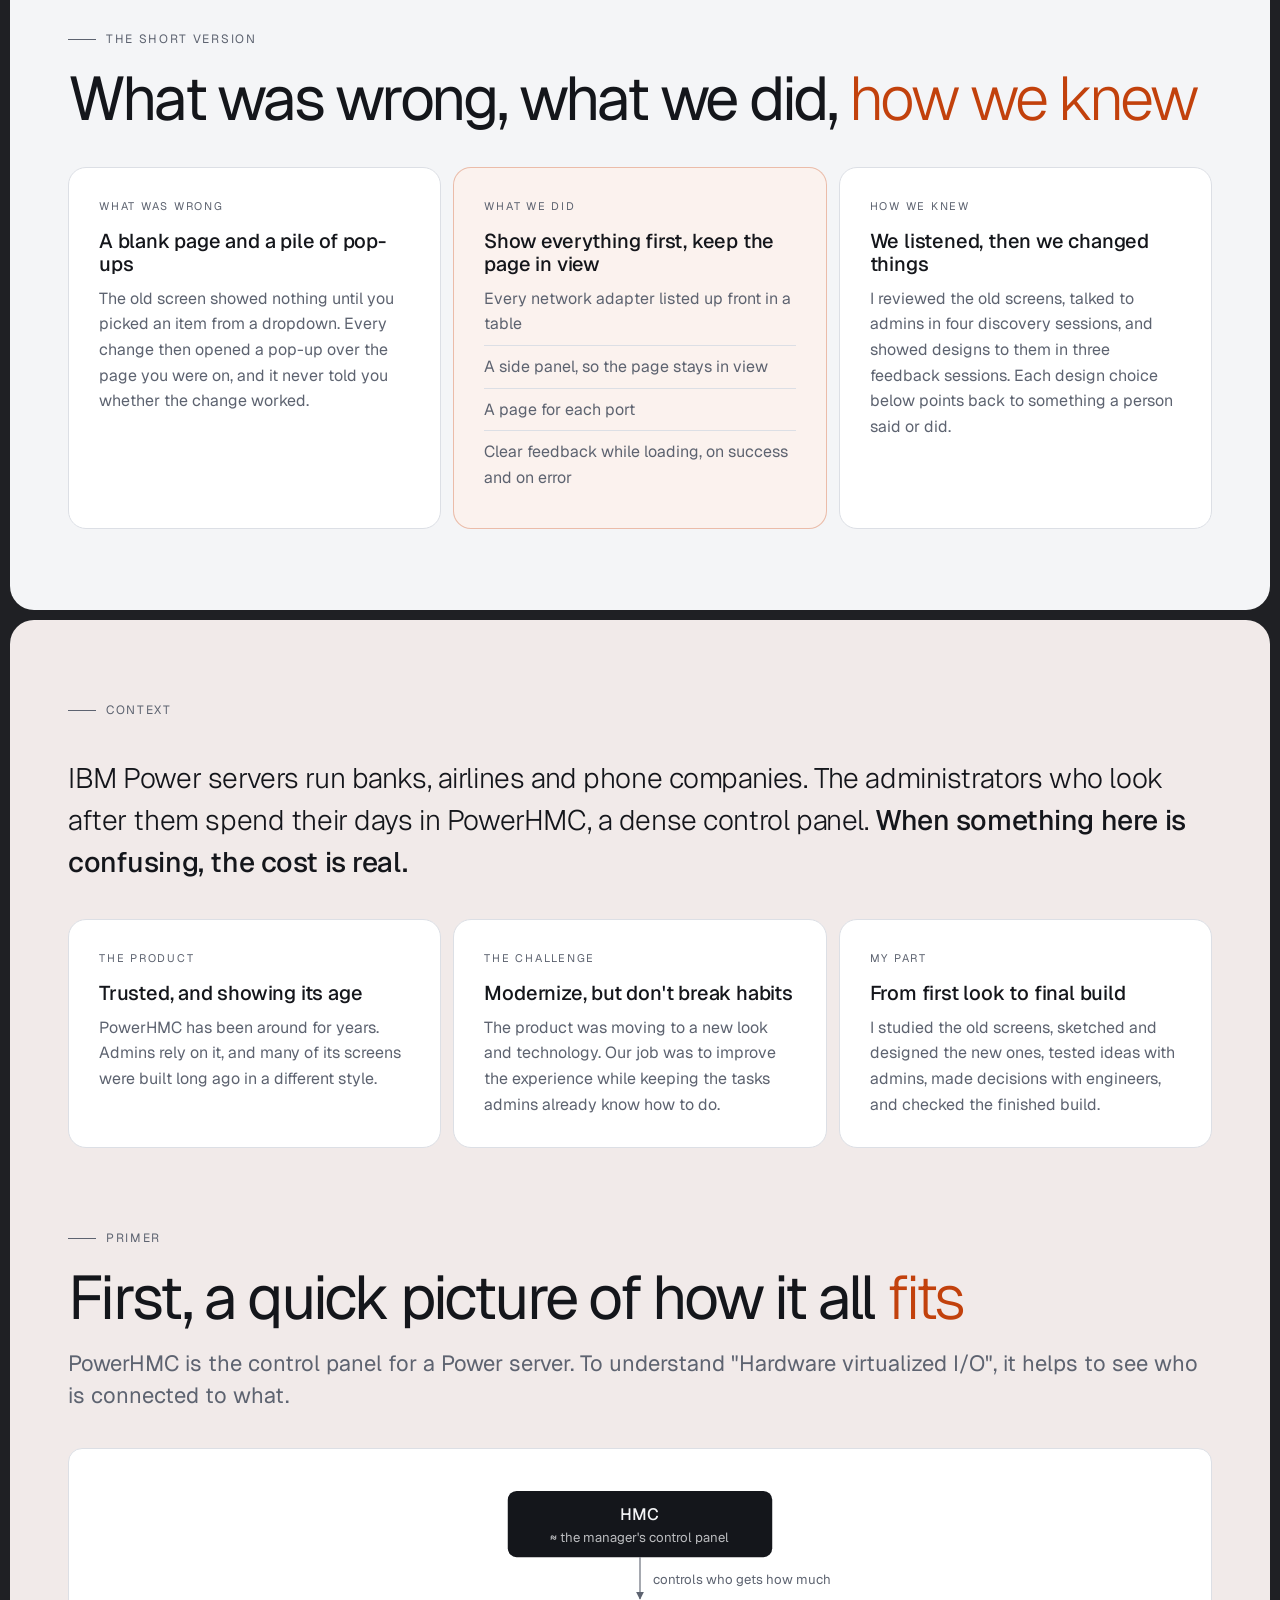
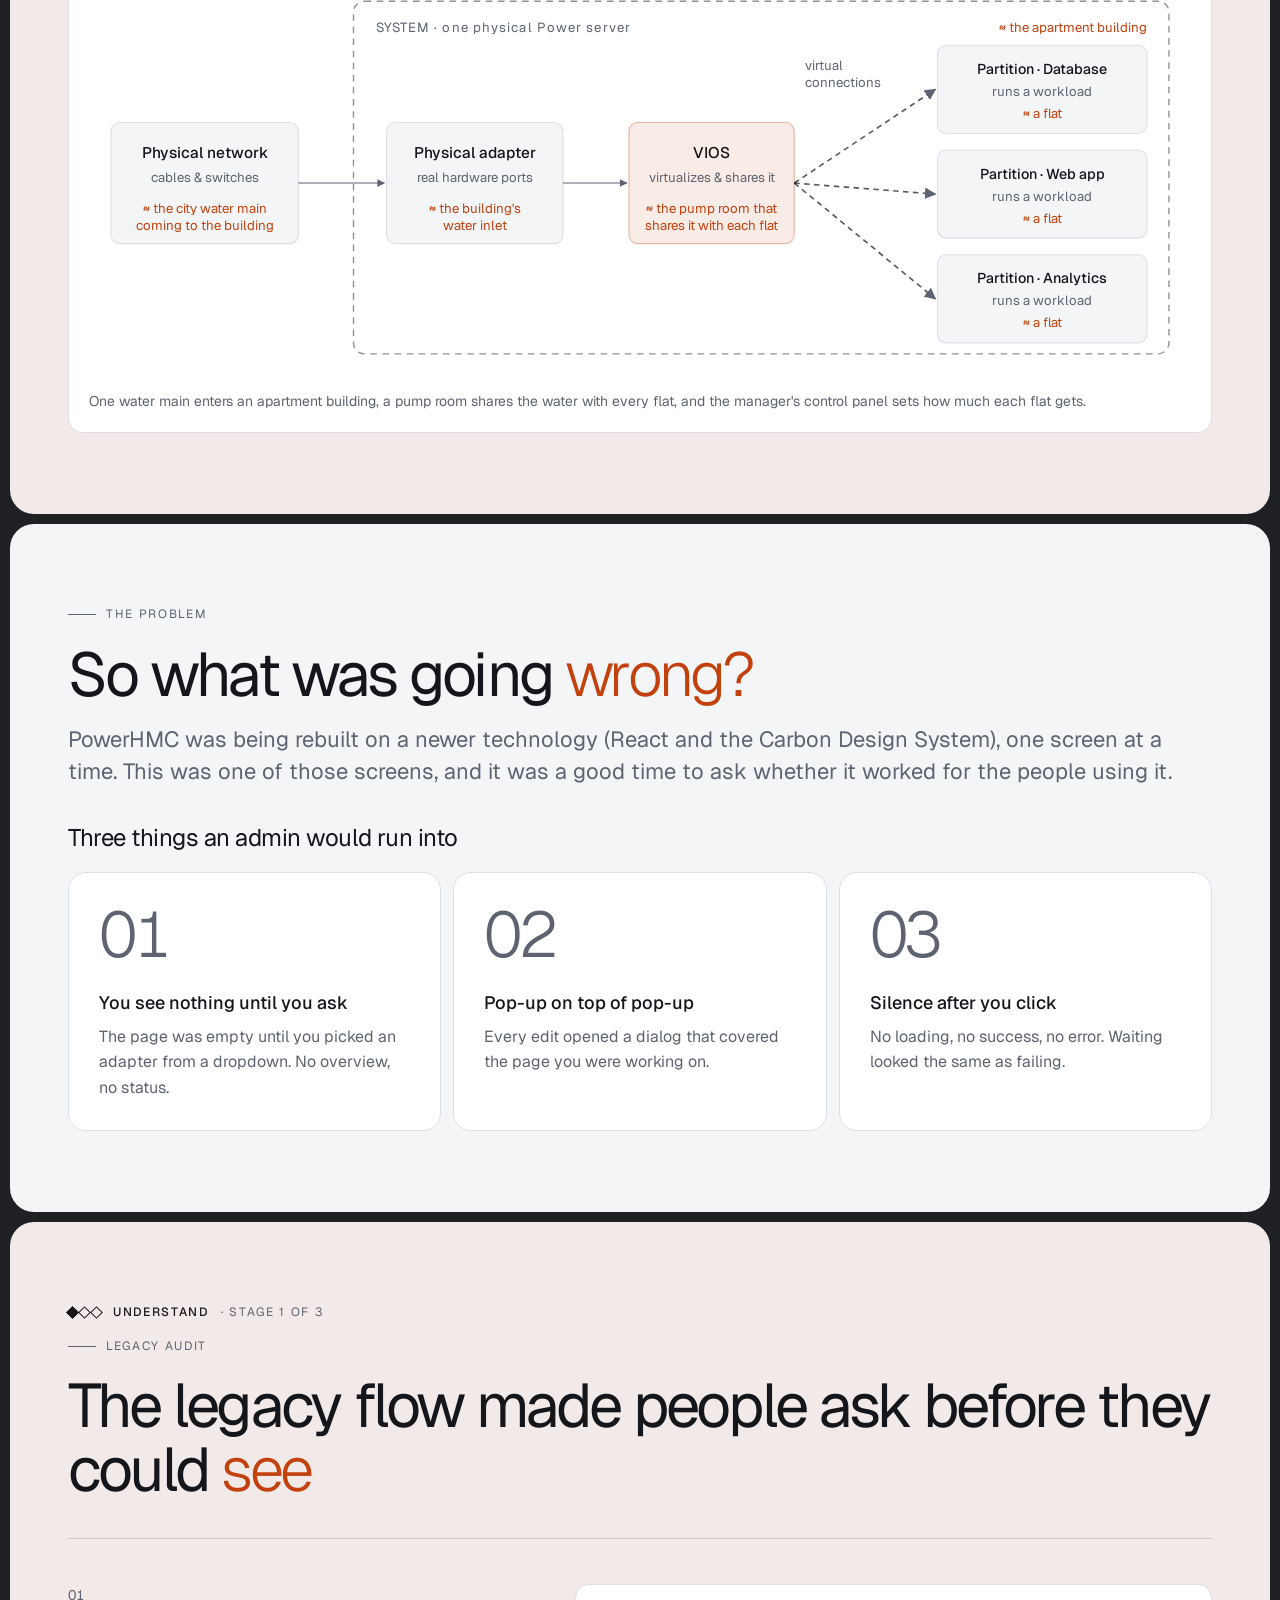
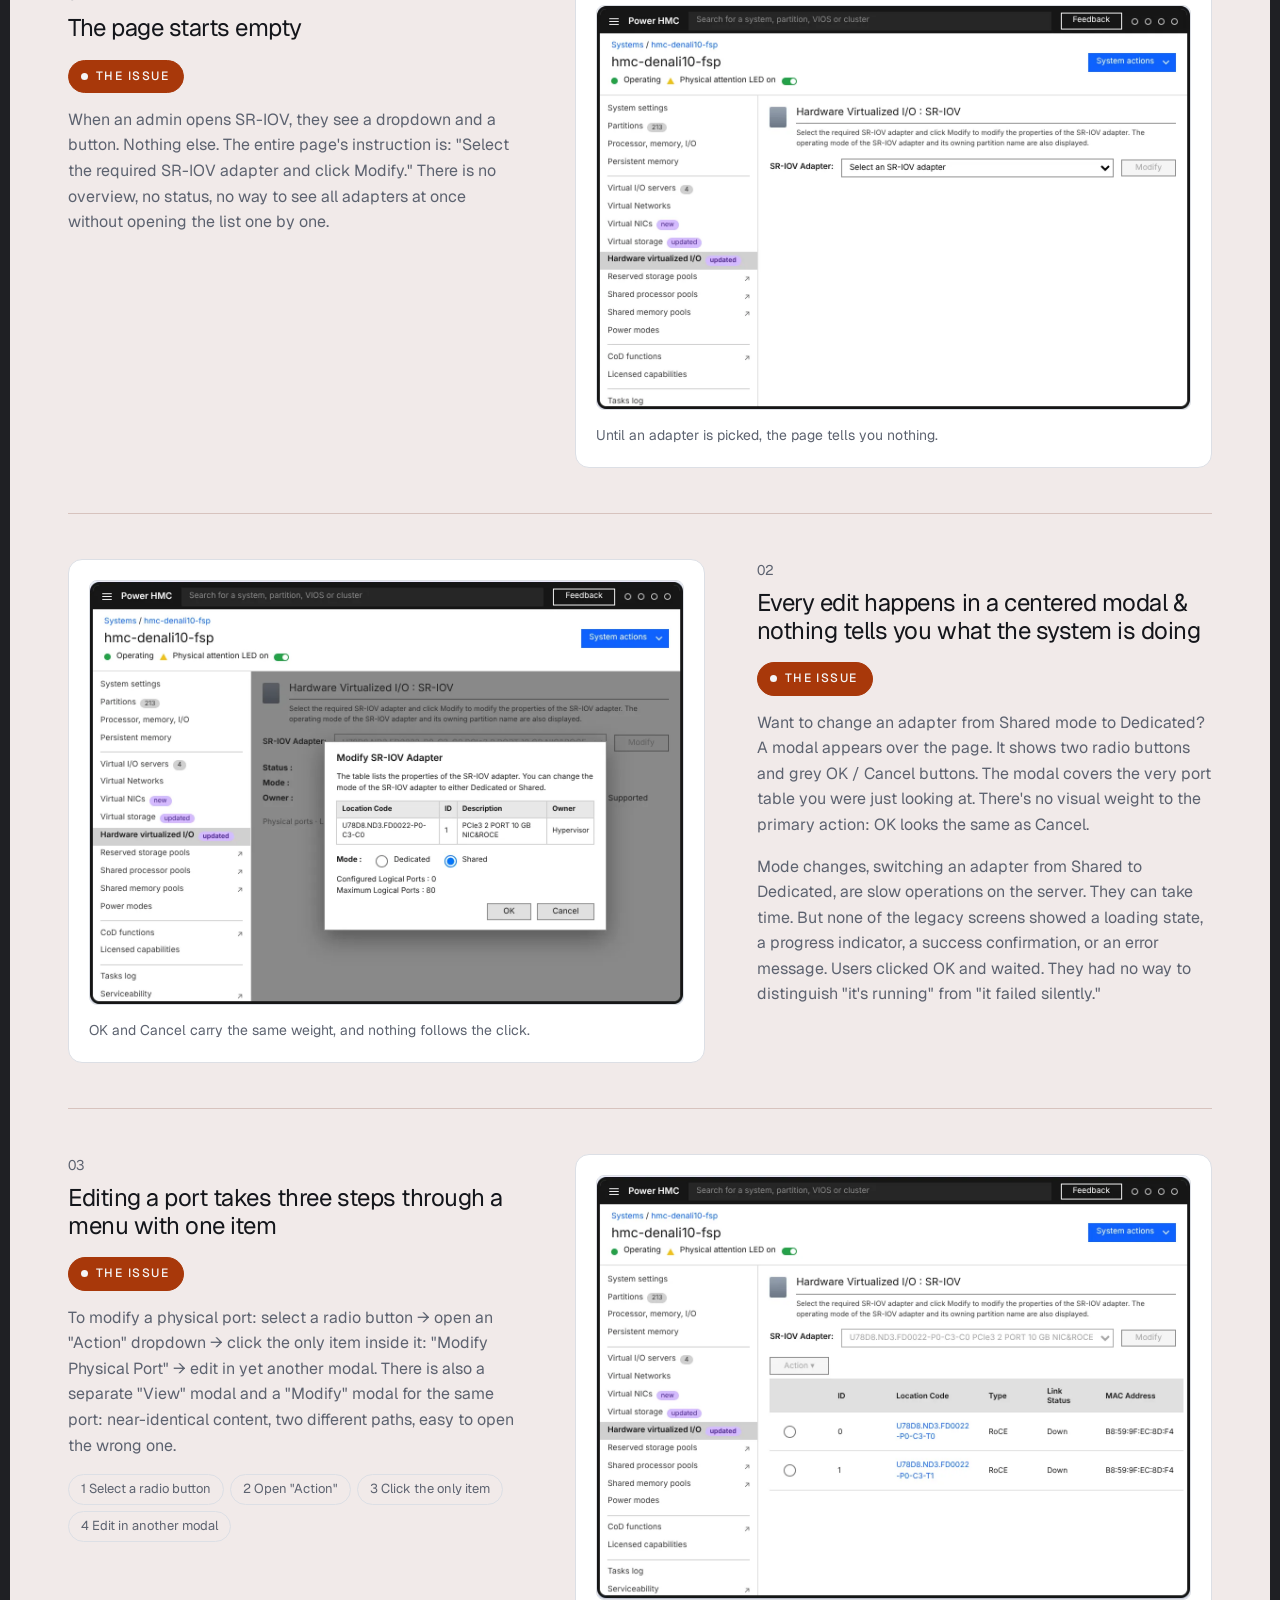
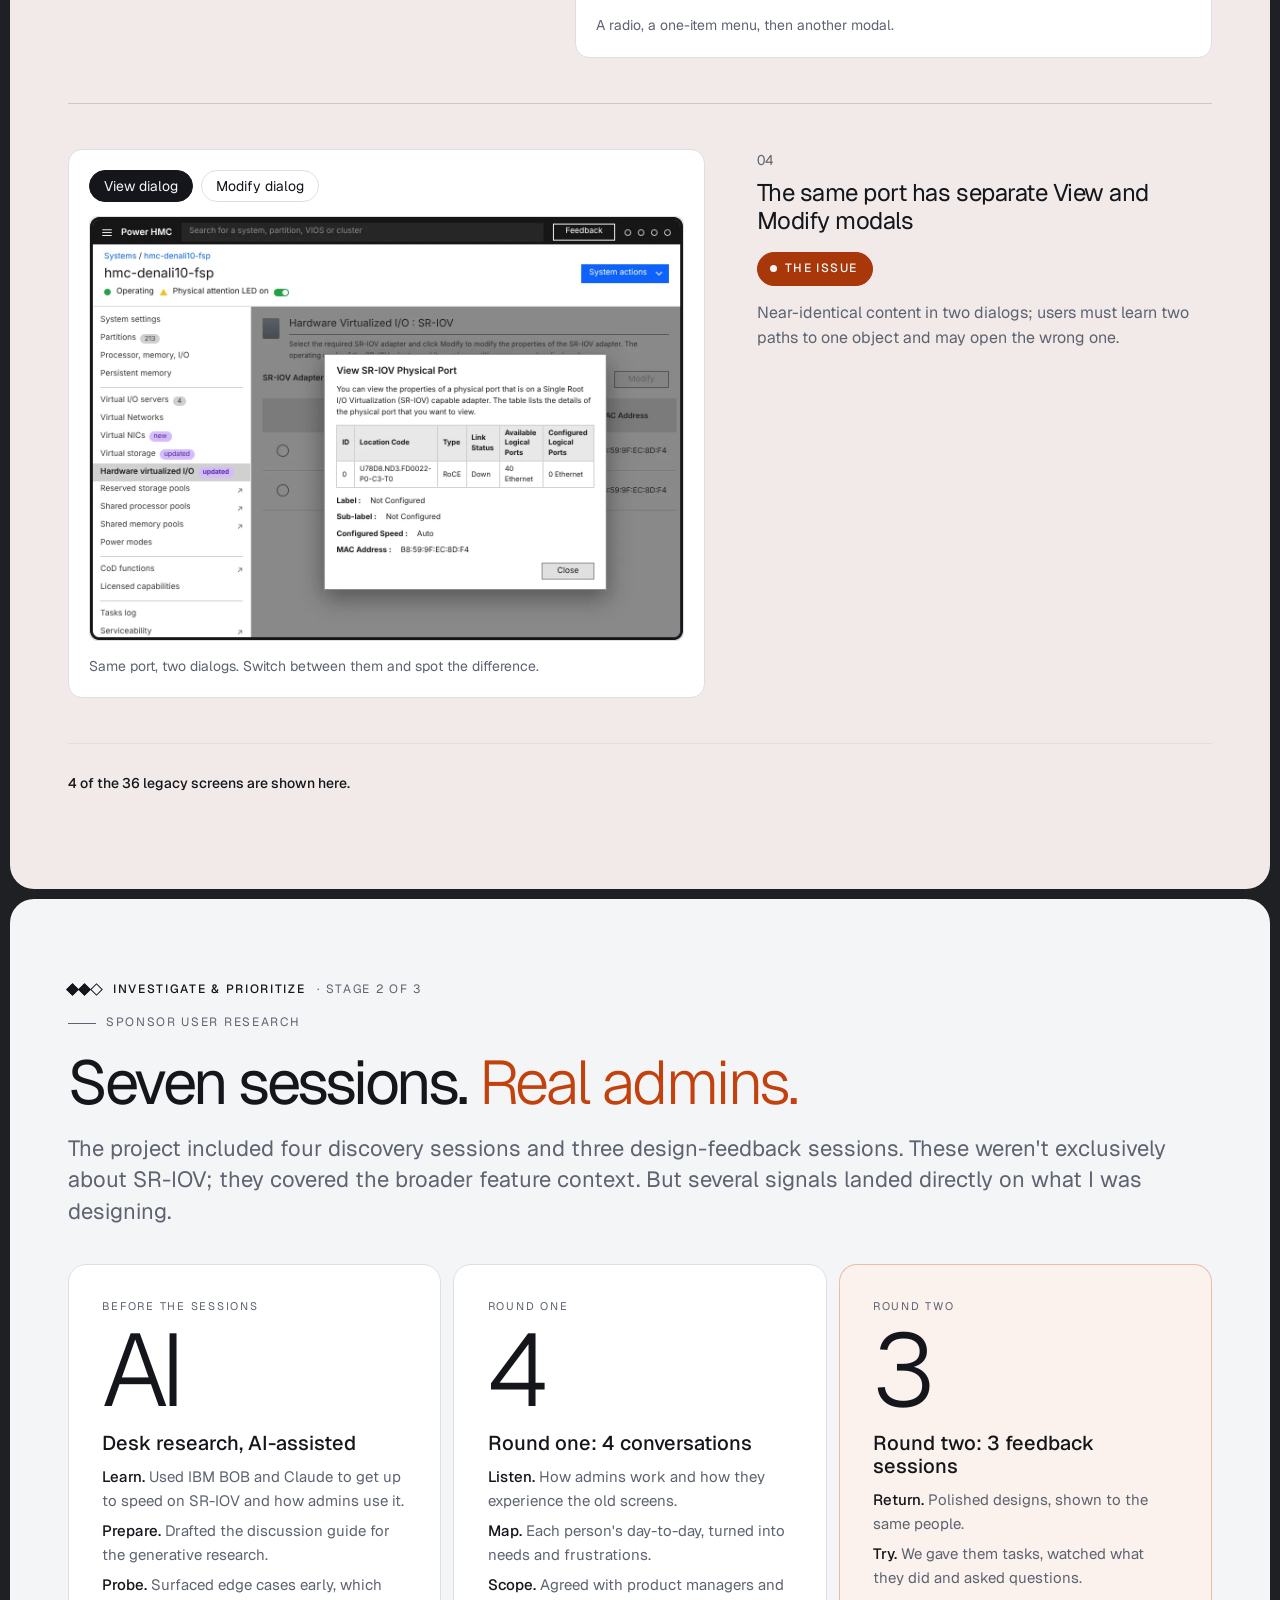
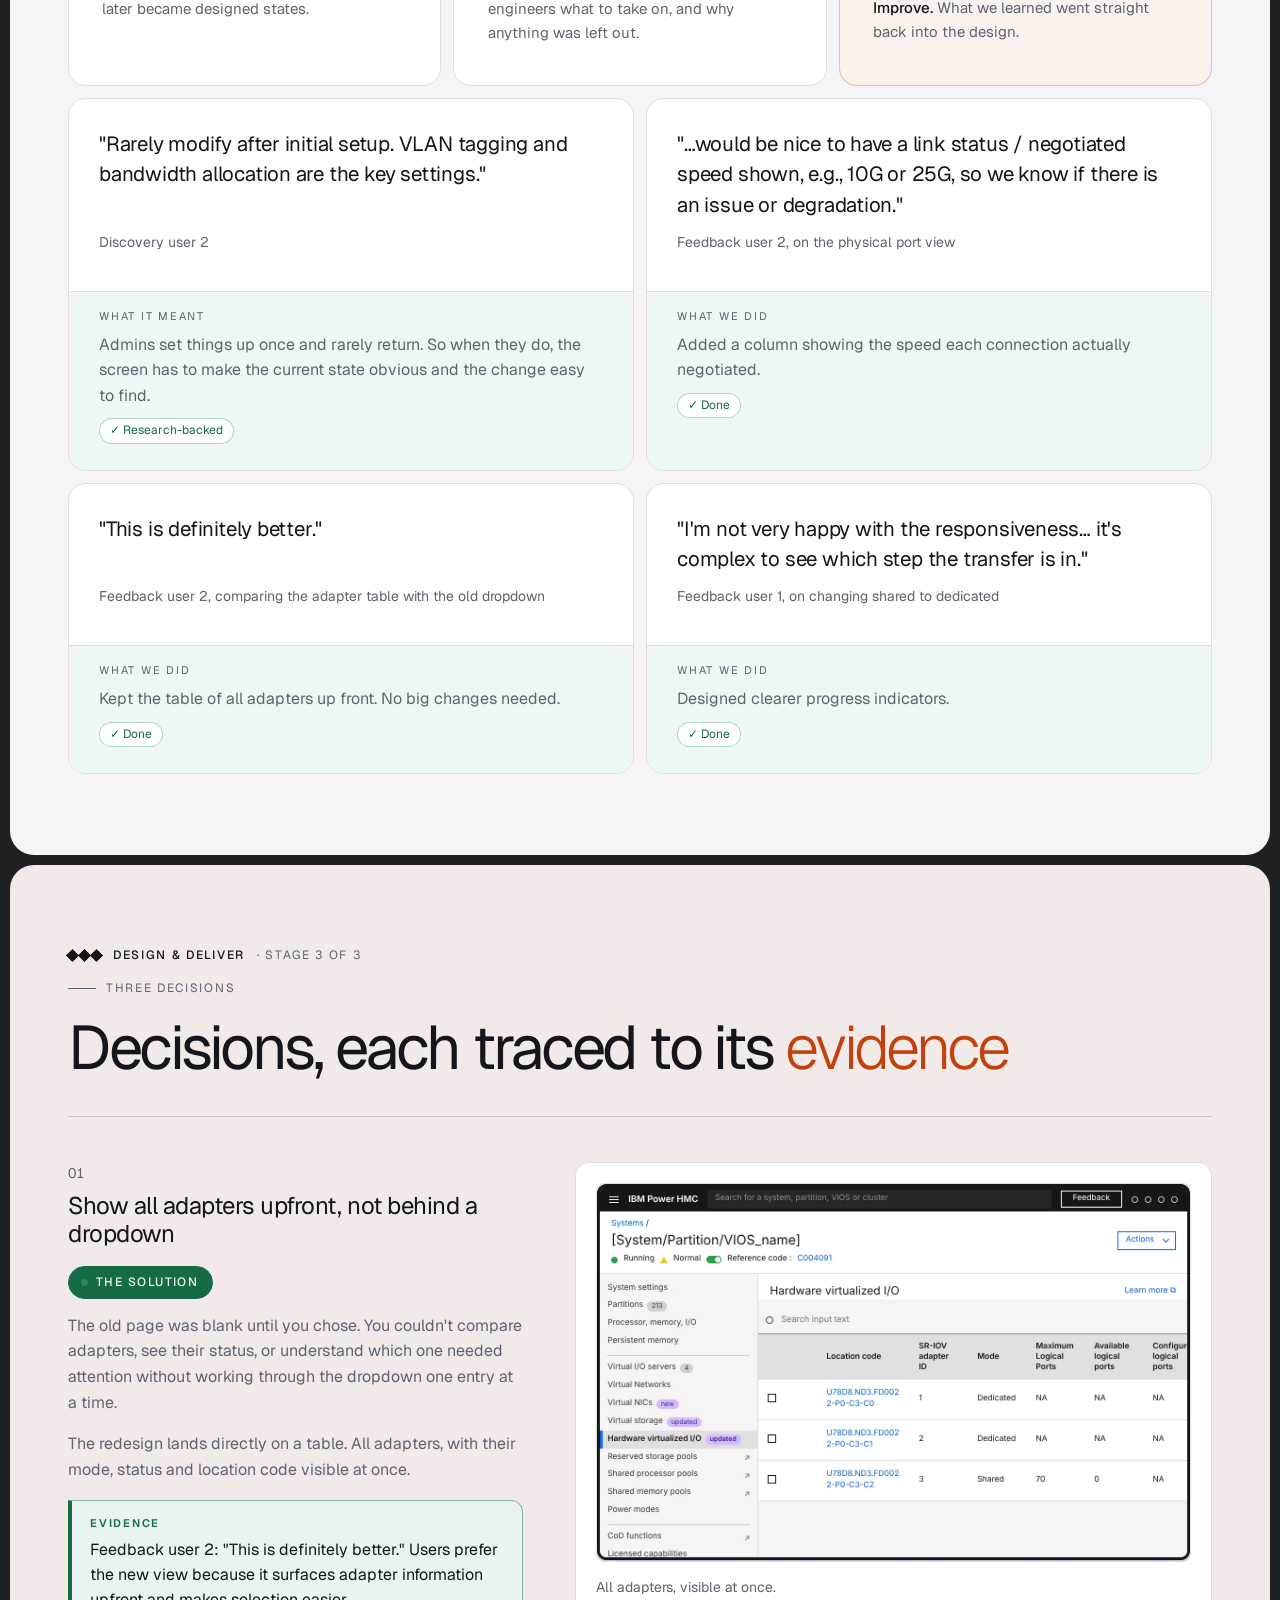
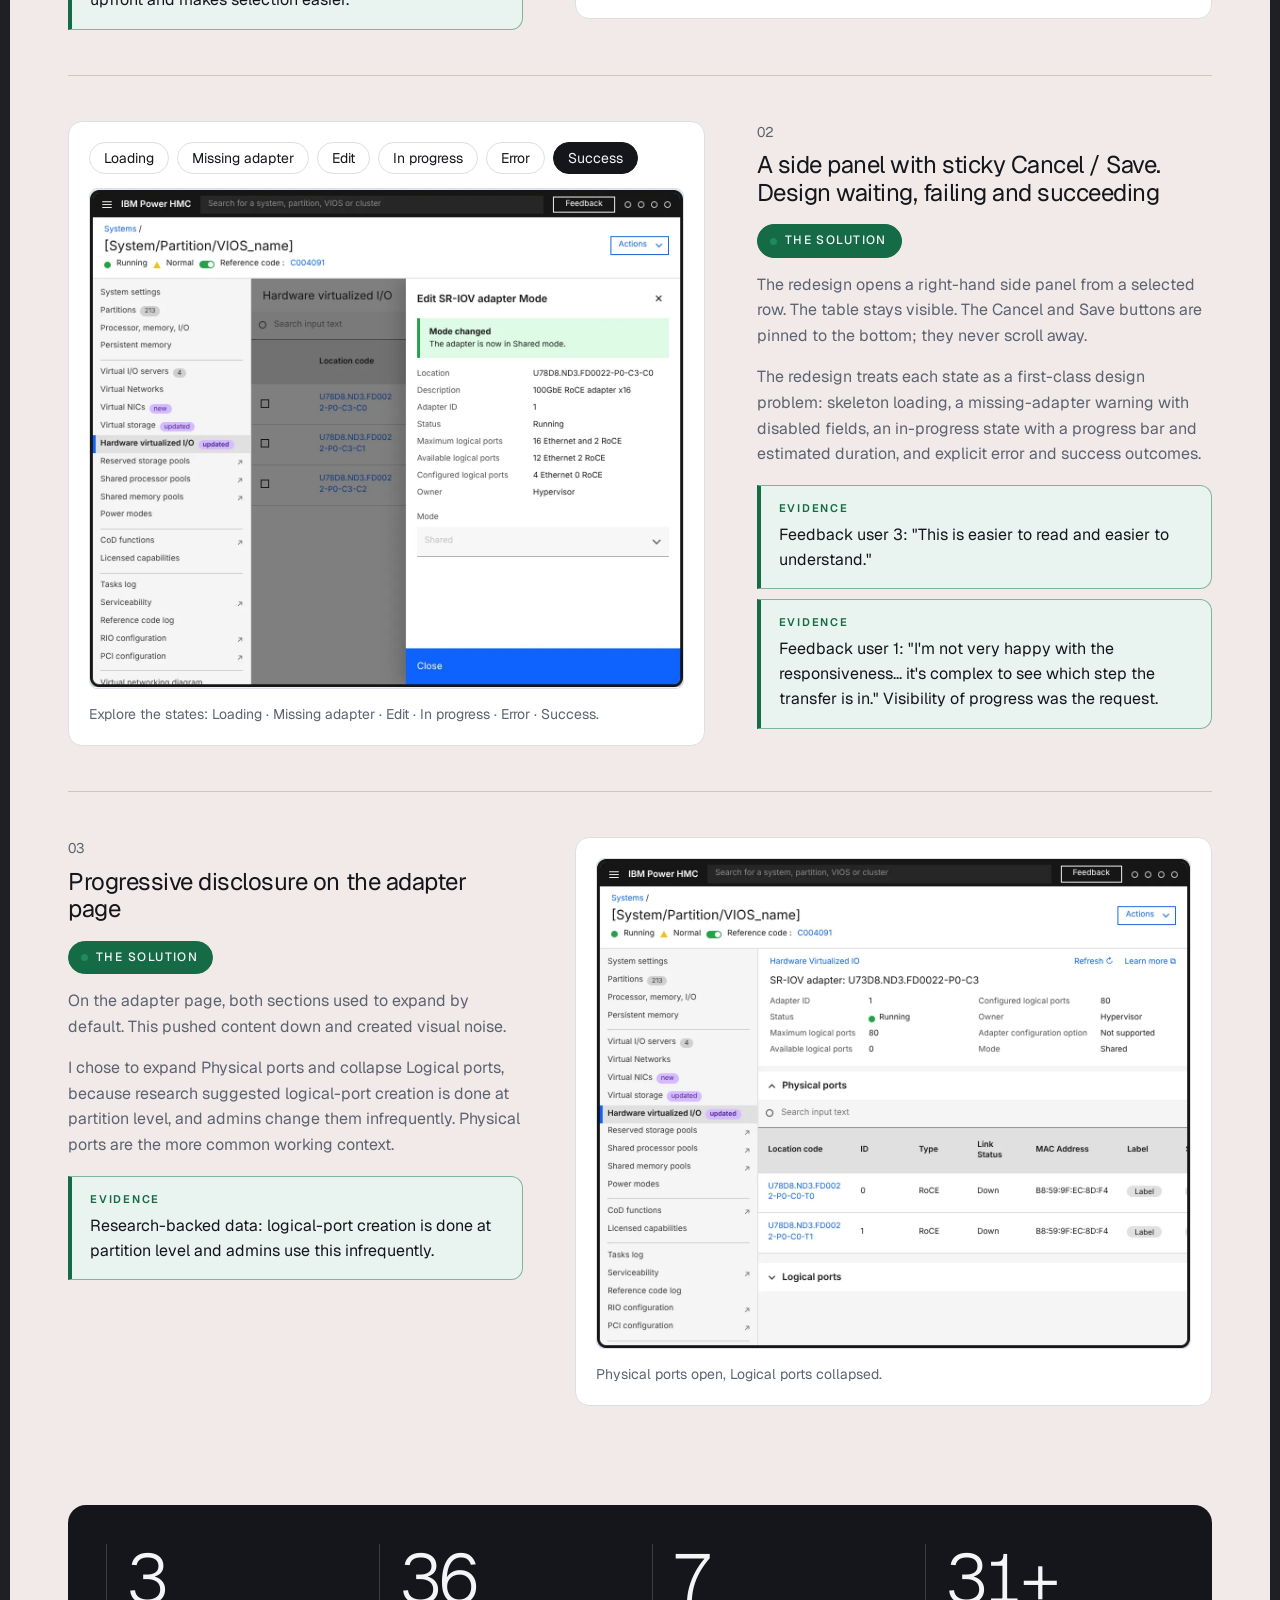
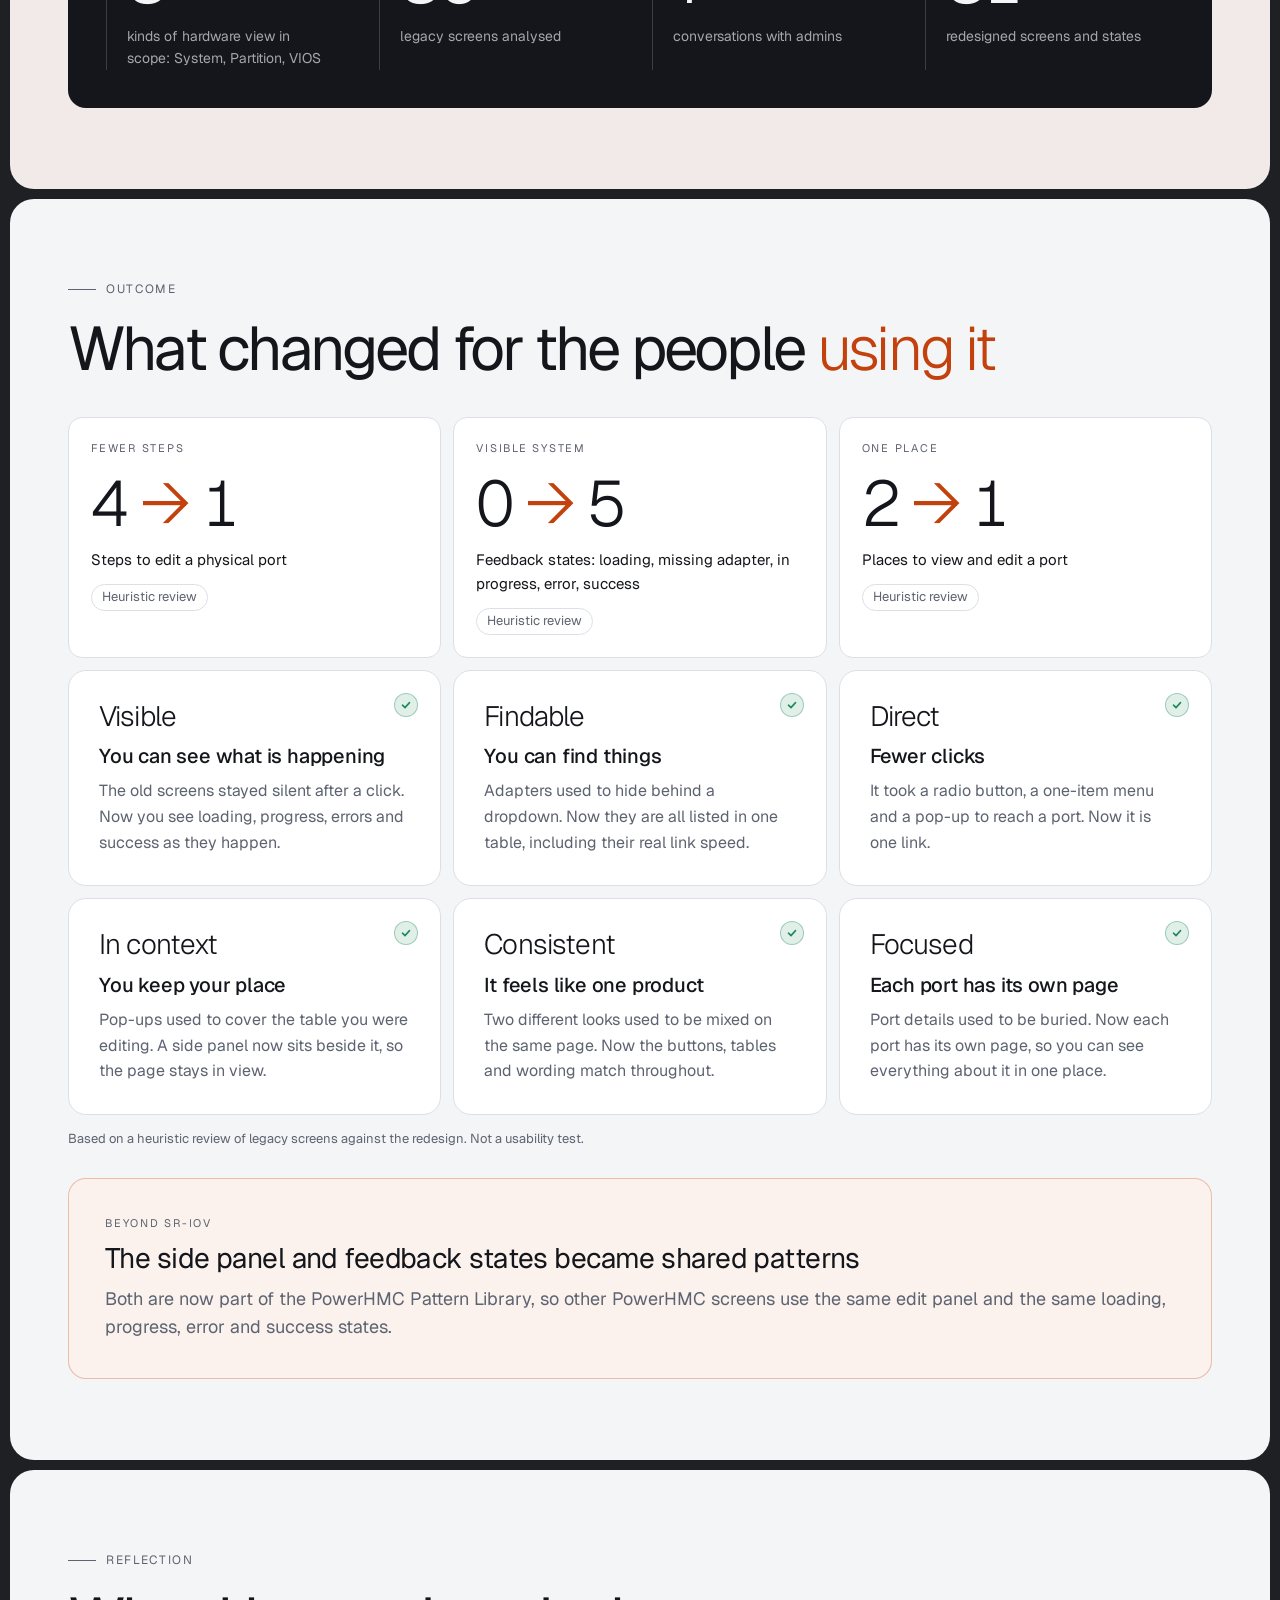
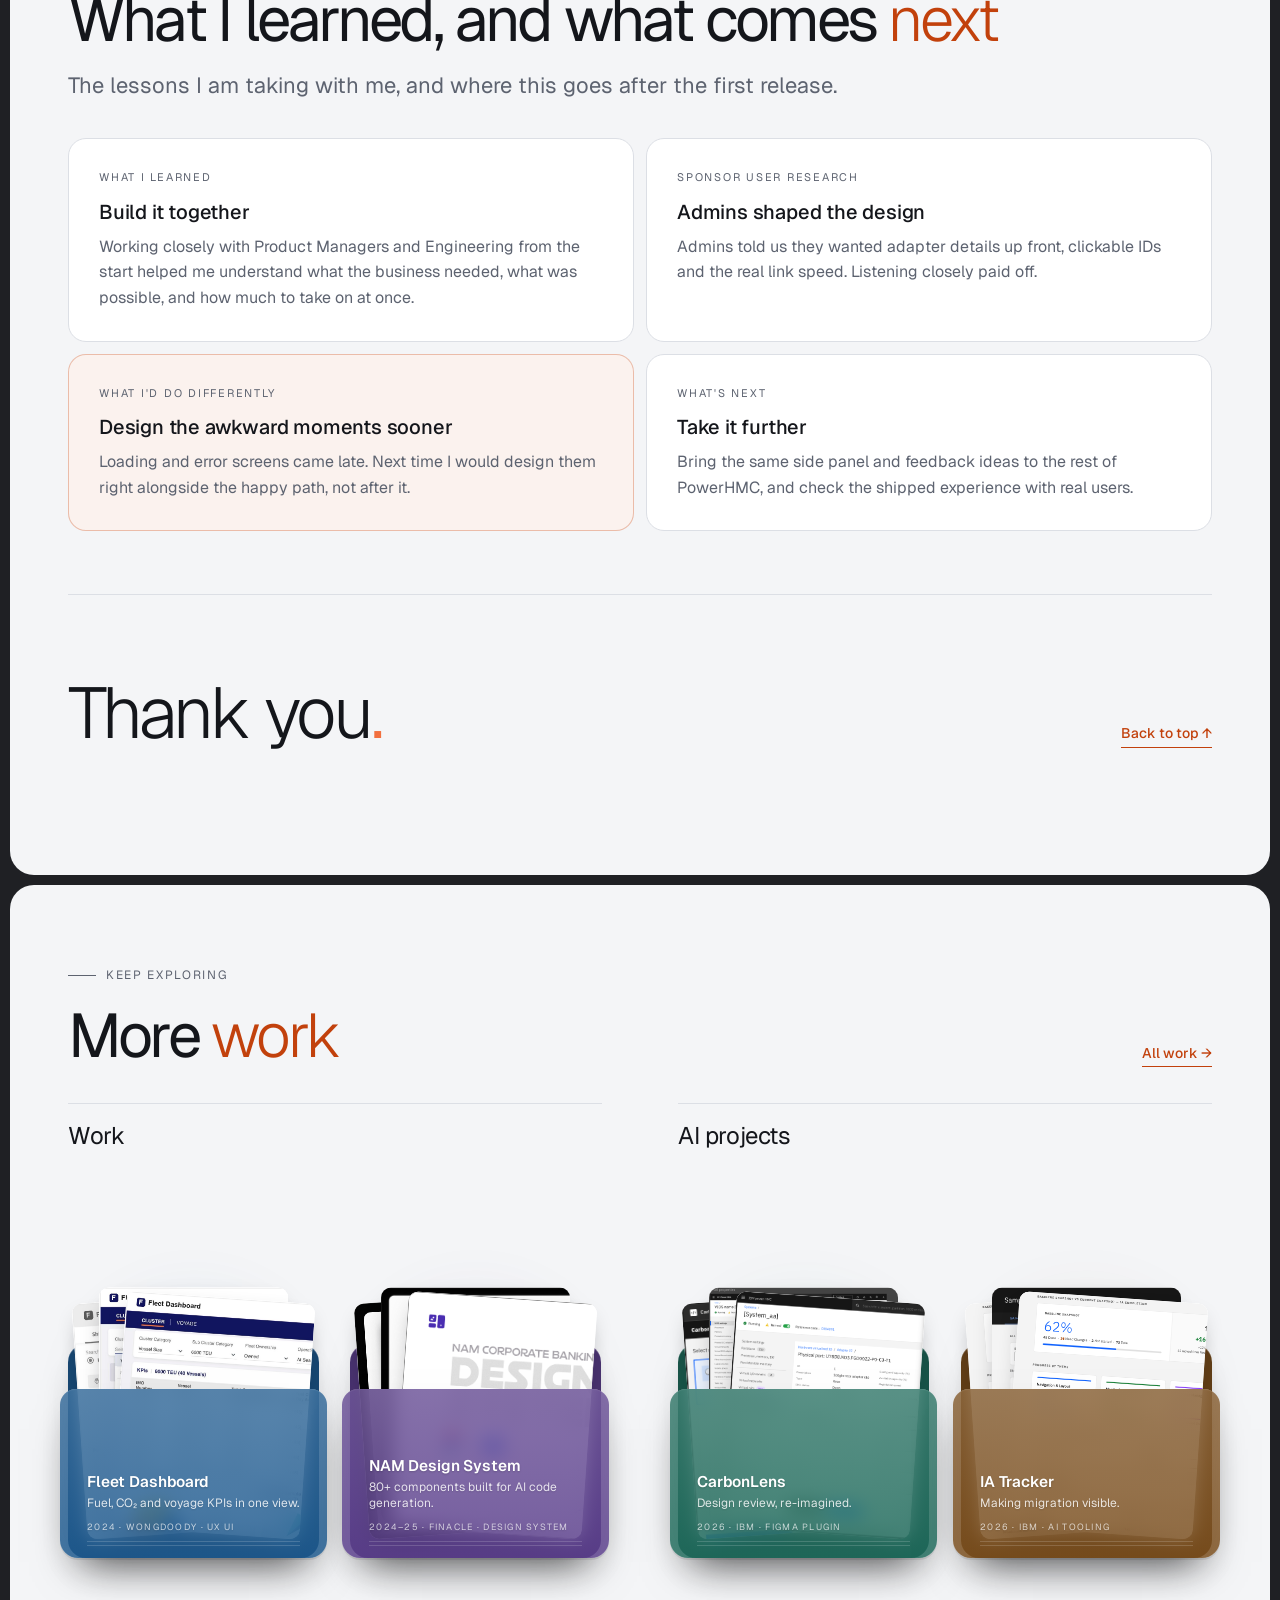
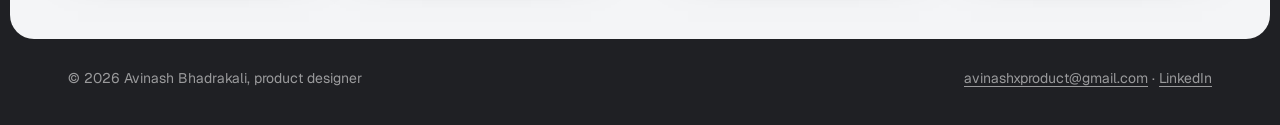
==== commit af566960: "Sync SR-IOV pill and Result panel contrast Co-Authored-By: Claude Opus 5.5 <noreply@anthropic.com> C" ====
--- a/hardware/sr-iov-case-study.html
+++ b/hardware/sr-iov-case-study.html
@@ -563,13 +563,11 @@
 .item .copy p.evidence { background: var(--surface); border: 1px solid var(--rule); border-left: 4px solid var(--signal); }
 .box.tint .item .copy p.evidence { border-color: color-mix(in srgb, var(--signal) 30%, var(--rule)); border-left-color: var(--signal); }
 
-/* light mode: solid pills so they stand out on tinted boxes */
-@media (prefers-color-scheme: light) { :root:not([data-theme="dark"]) .item .lbl.sol, :root:not([data-theme="dark"]) .gov .lbl.sol { background: var(--signal-ink); border-color: var(--signal-ink); color: #fff; }
-  :root:not([data-theme="dark"]) .item .lbl:not(.sol) { background: var(--accent-ink); border-color: var(--accent-ink); color: #fff; }
-  :root:not([data-theme="dark"]) .item .lbl::before { background: #fff !important; } }
-:root[data-theme="light"] .item .lbl.sol, :root[data-theme="light"] .gov .lbl.sol { background: var(--signal-ink); border-color: var(--signal-ink); color: #fff; }
-:root[data-theme="light"] .item .lbl:not(.sol) { background: var(--accent-ink); border-color: var(--accent-ink); color: #fff; }
-:root[data-theme="light"] .item .lbl::before { background: #fff !important; }
+/* solid pills + framed Result panels, both themes */
+.item .lbl.sol, .gov .lbl.sol { background: var(--signal-ink) !important; border-color: var(--signal-ink) !important; color: var(--paper) !important; }
+.item .lbl:not(.sol) { background: var(--accent-ink) !important; border-color: var(--accent-ink) !important; color: var(--paper) !important; }
+.item .lbl::before { background: var(--paper) !important; }
+.item .copy p.evidence, .box.tint .item .copy p.evidence { background: color-mix(in srgb, var(--signal) 10%, var(--surface)) !important; border: 1px solid color-mix(in srgb, var(--signal) 50%, var(--rule)) !important; border-left: 4px solid var(--signal-ink) !important; }
 
 /* stacked hero */
 .hero-stack .dek { max-width: none; margin: 0; }
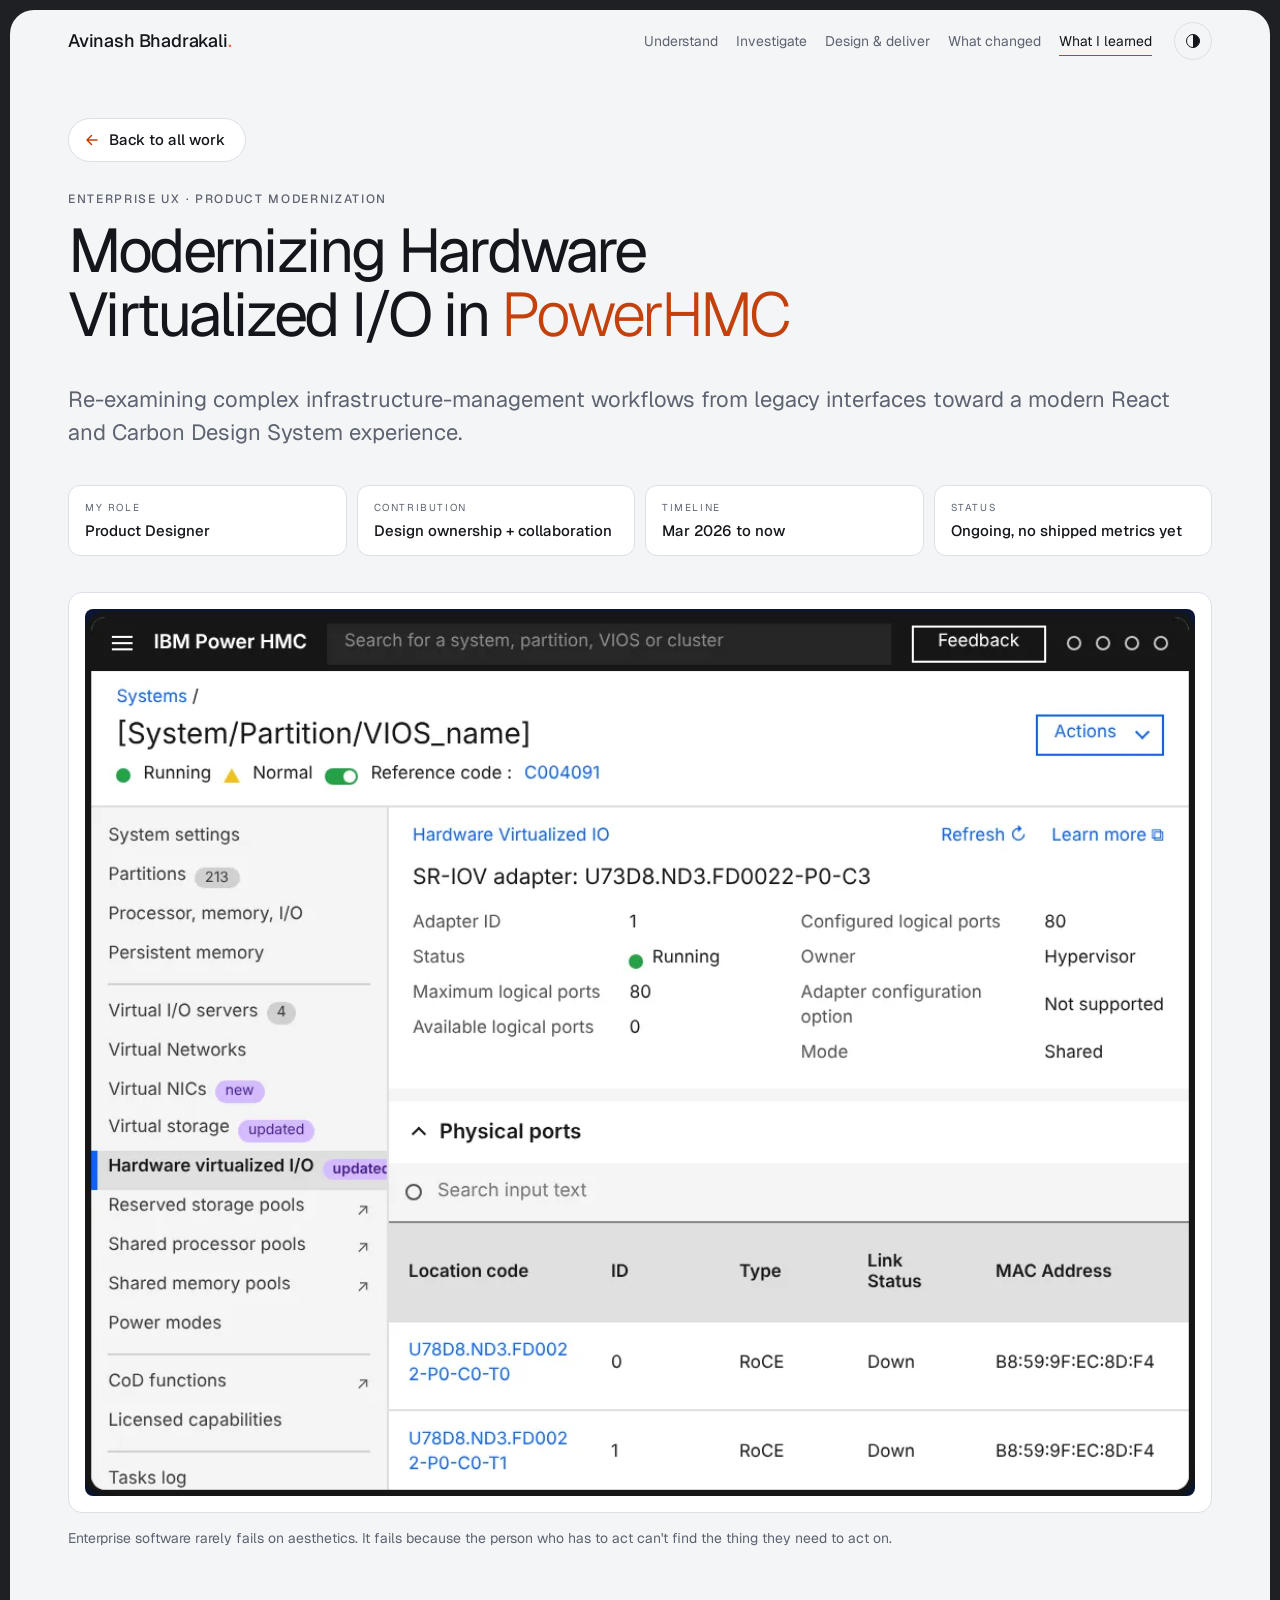
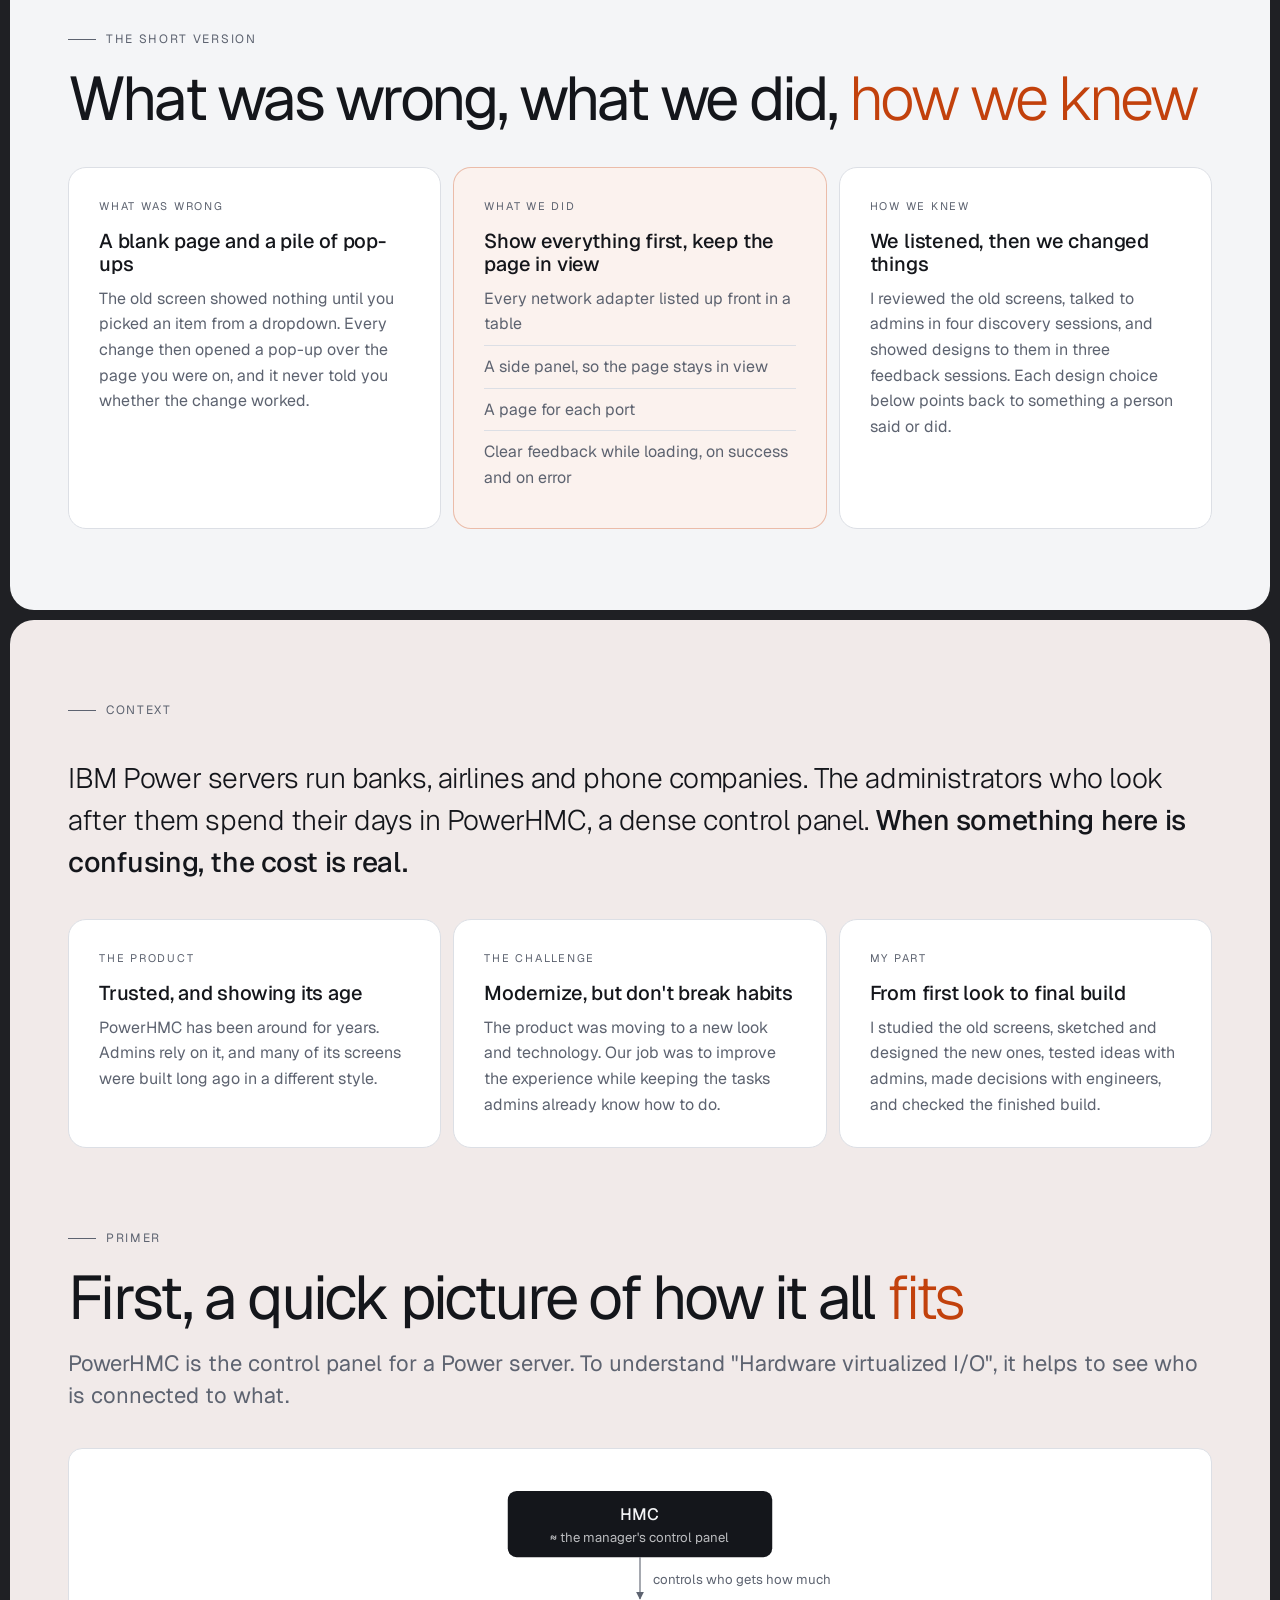
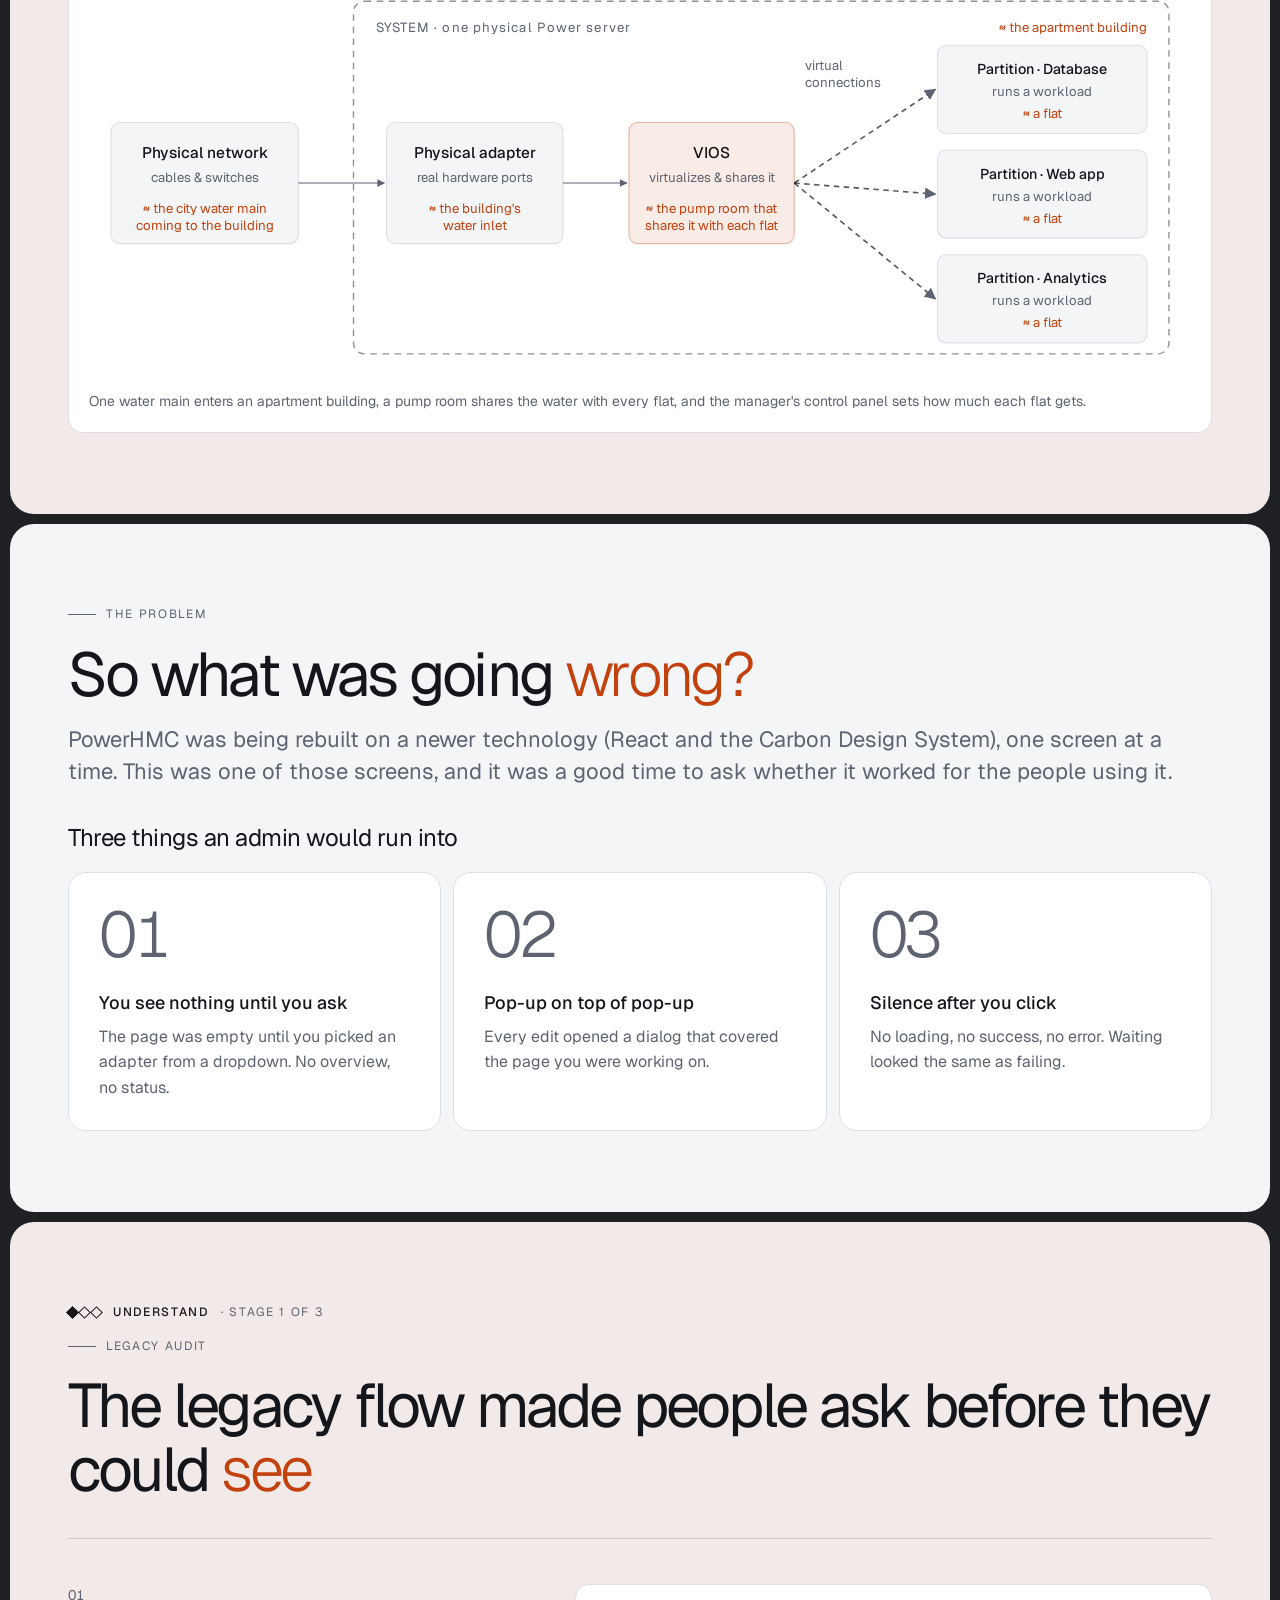
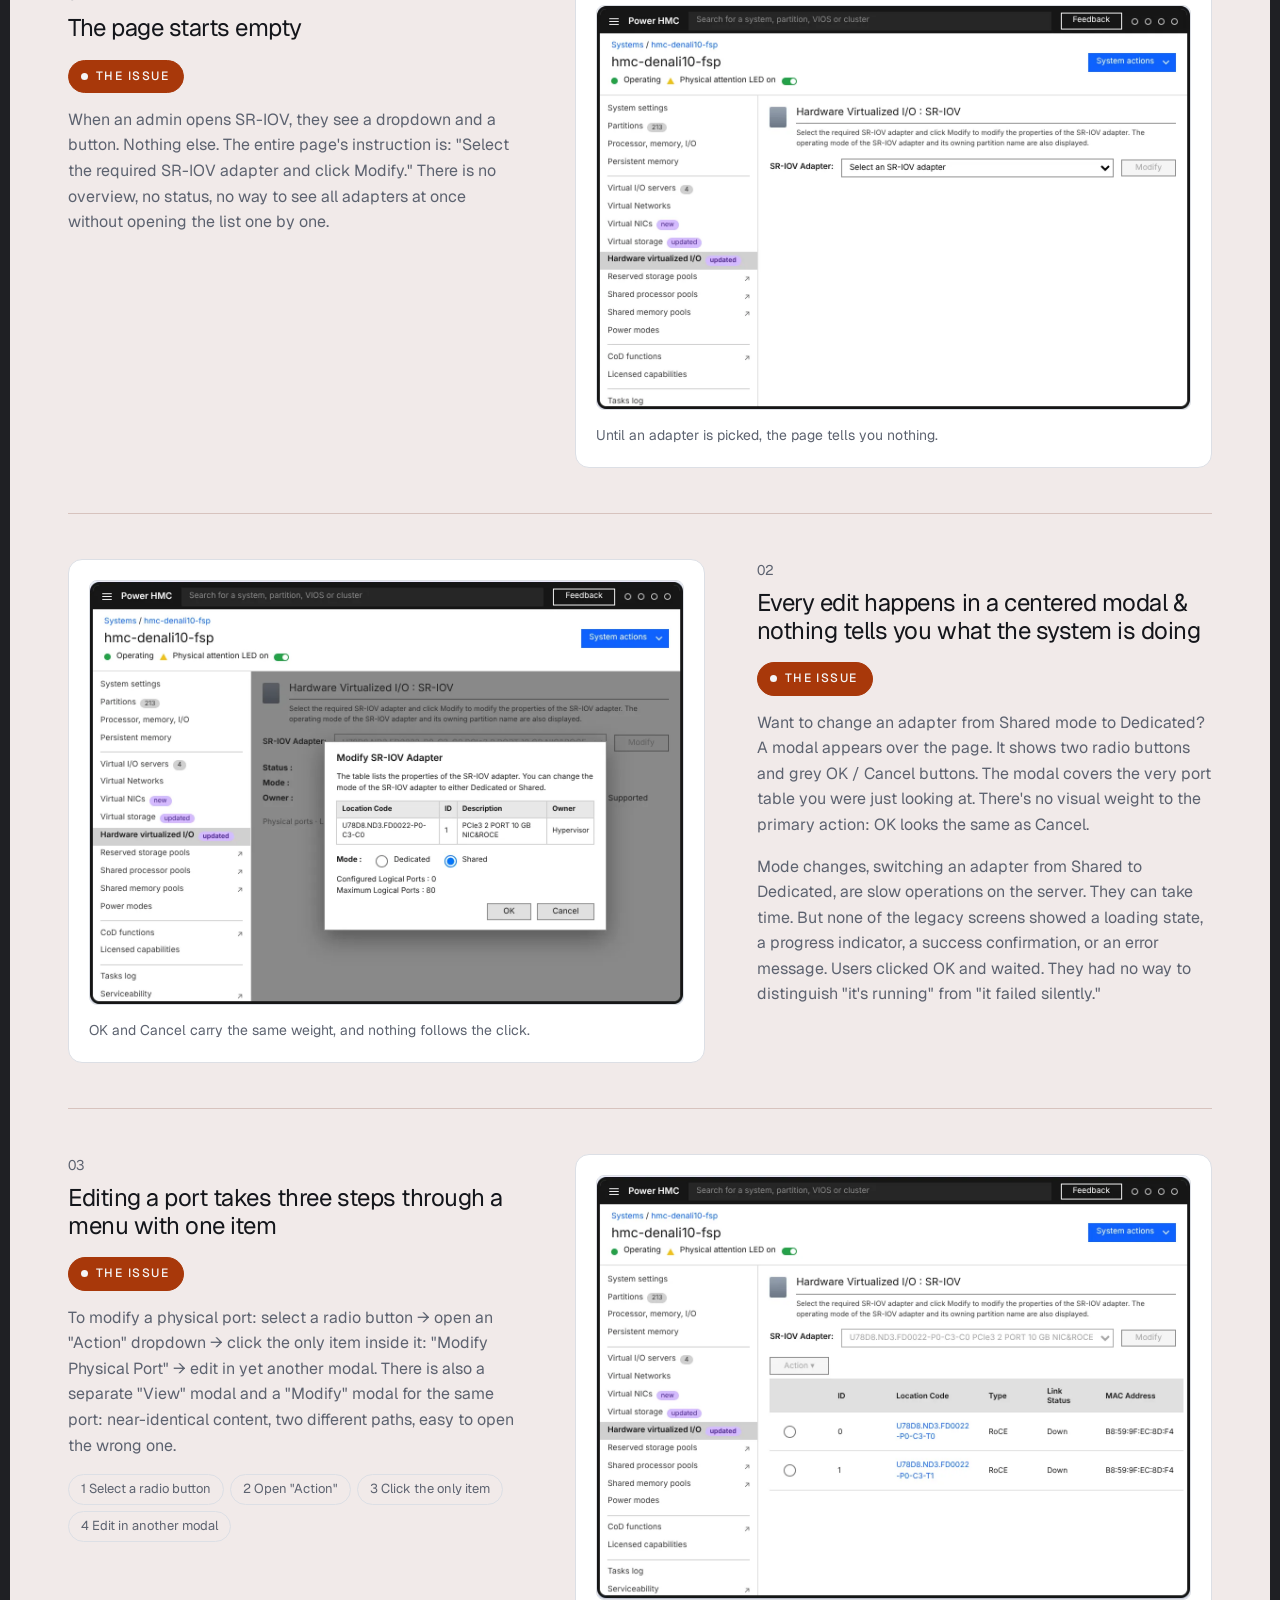
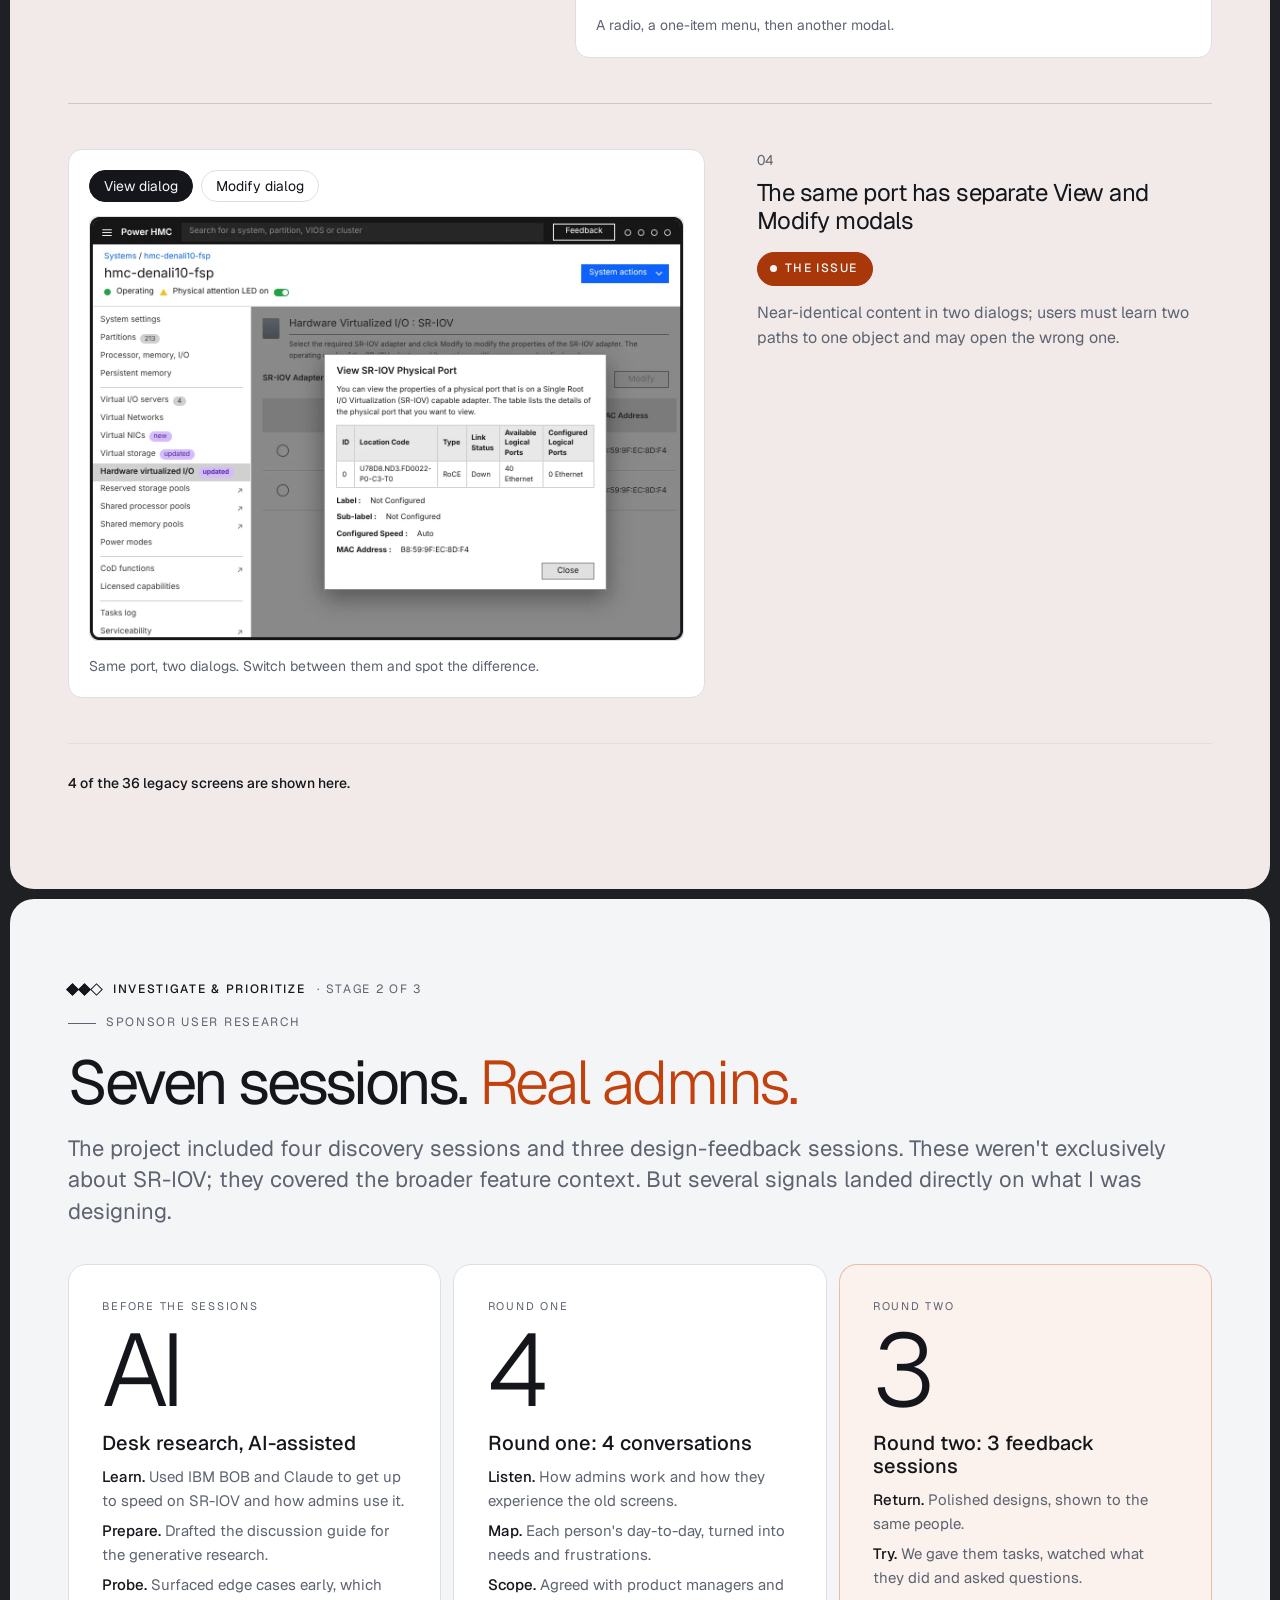
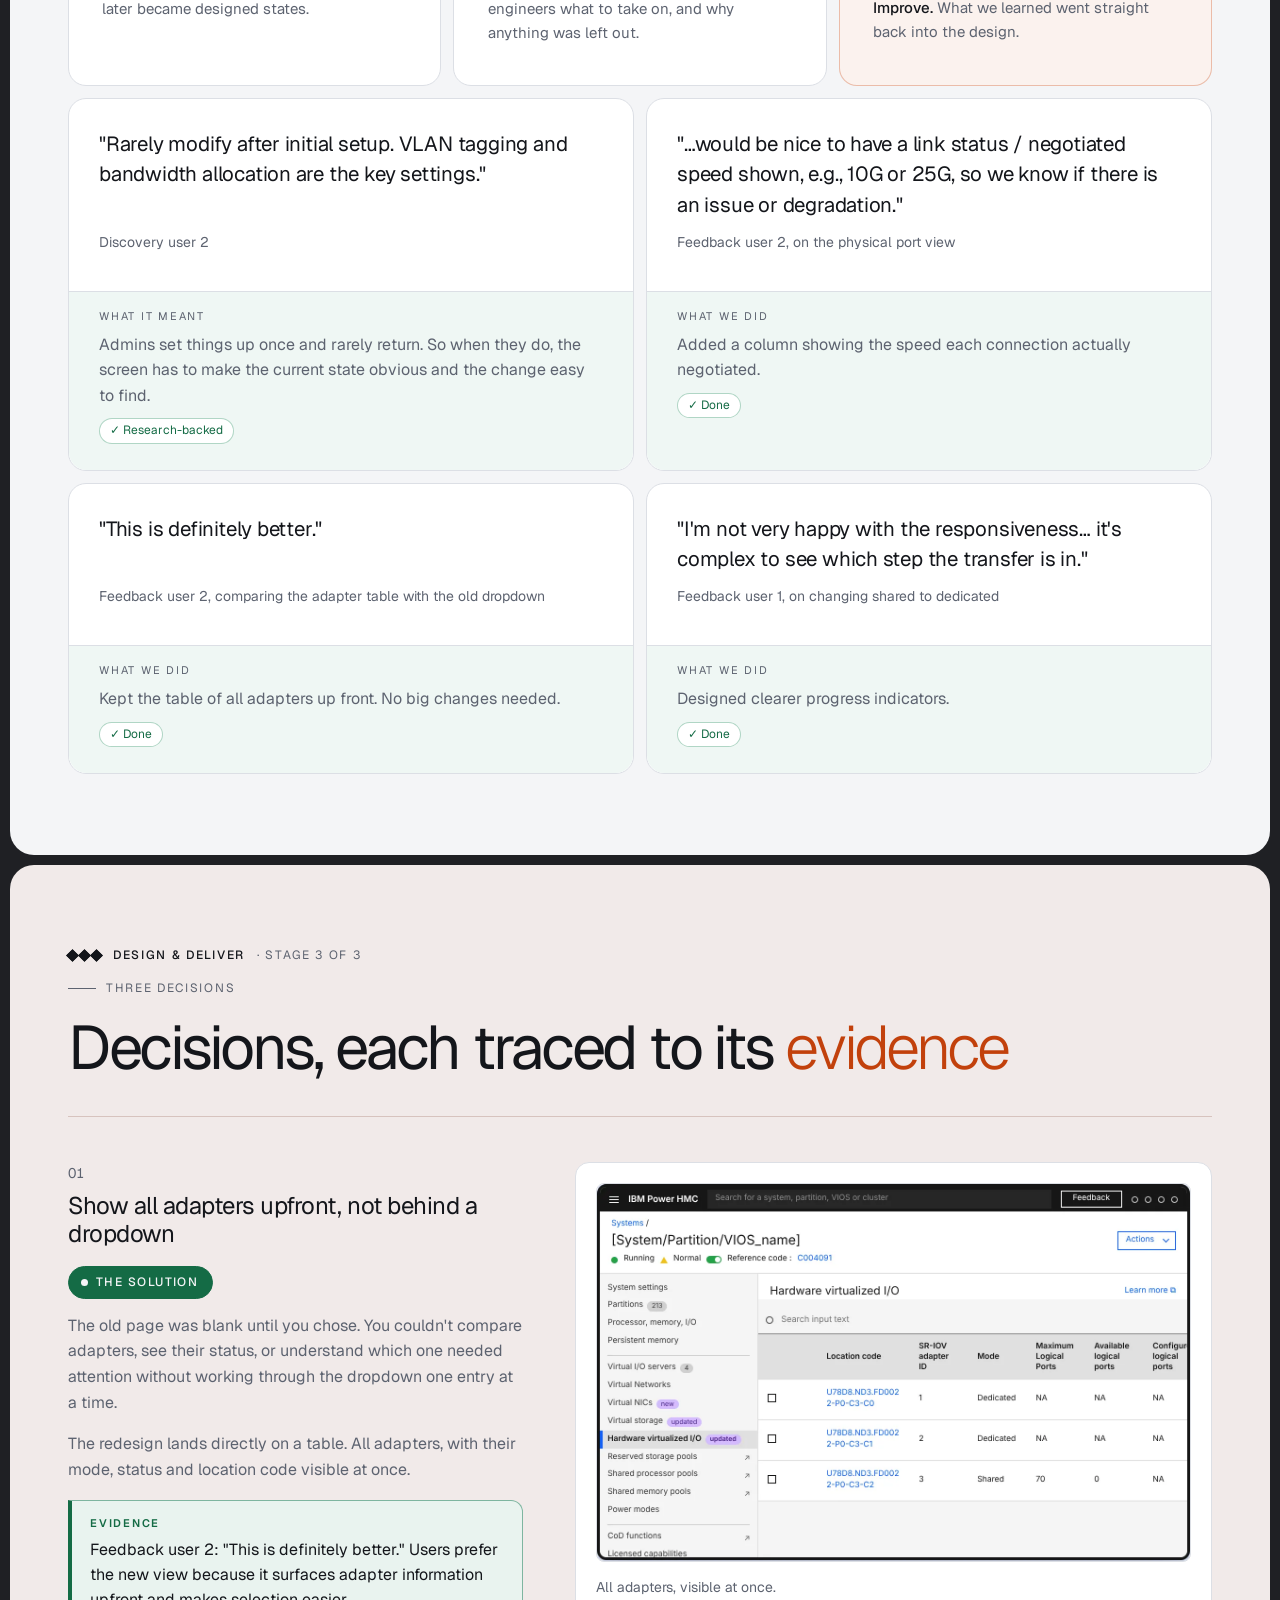
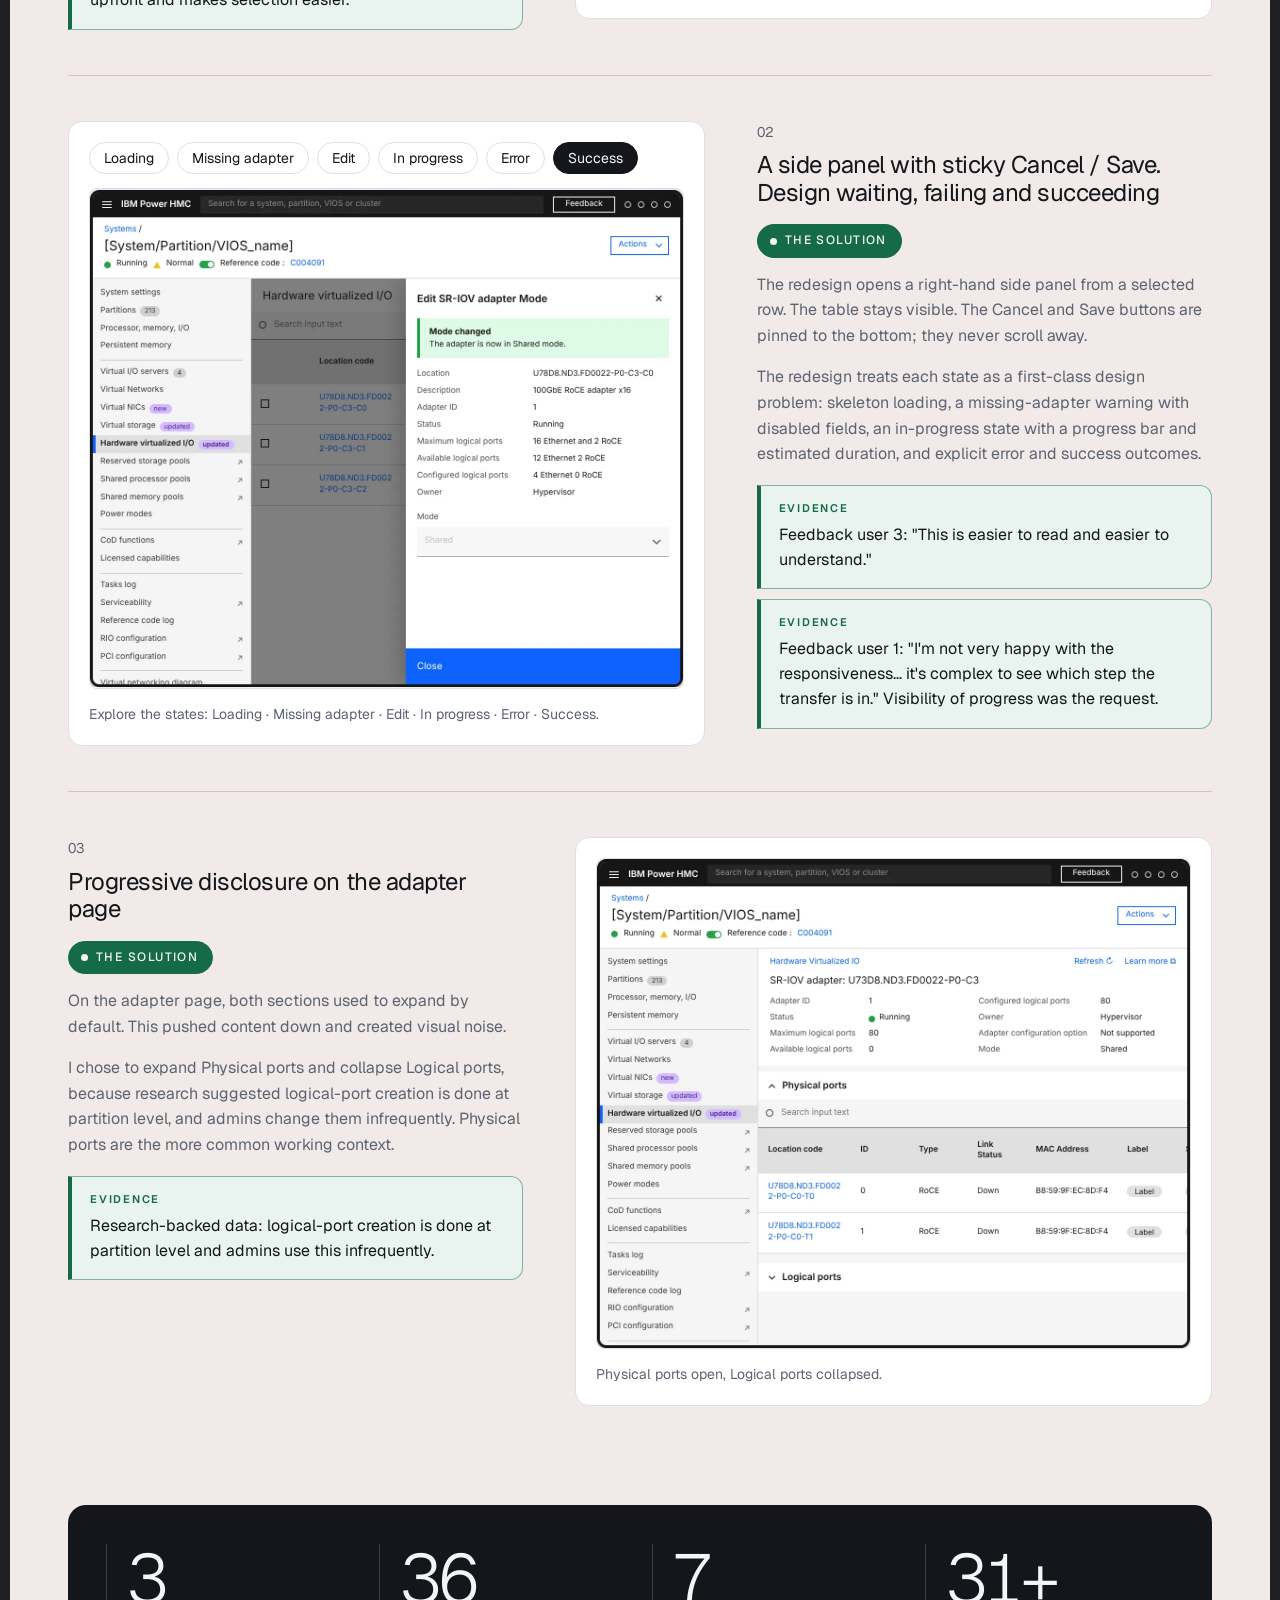
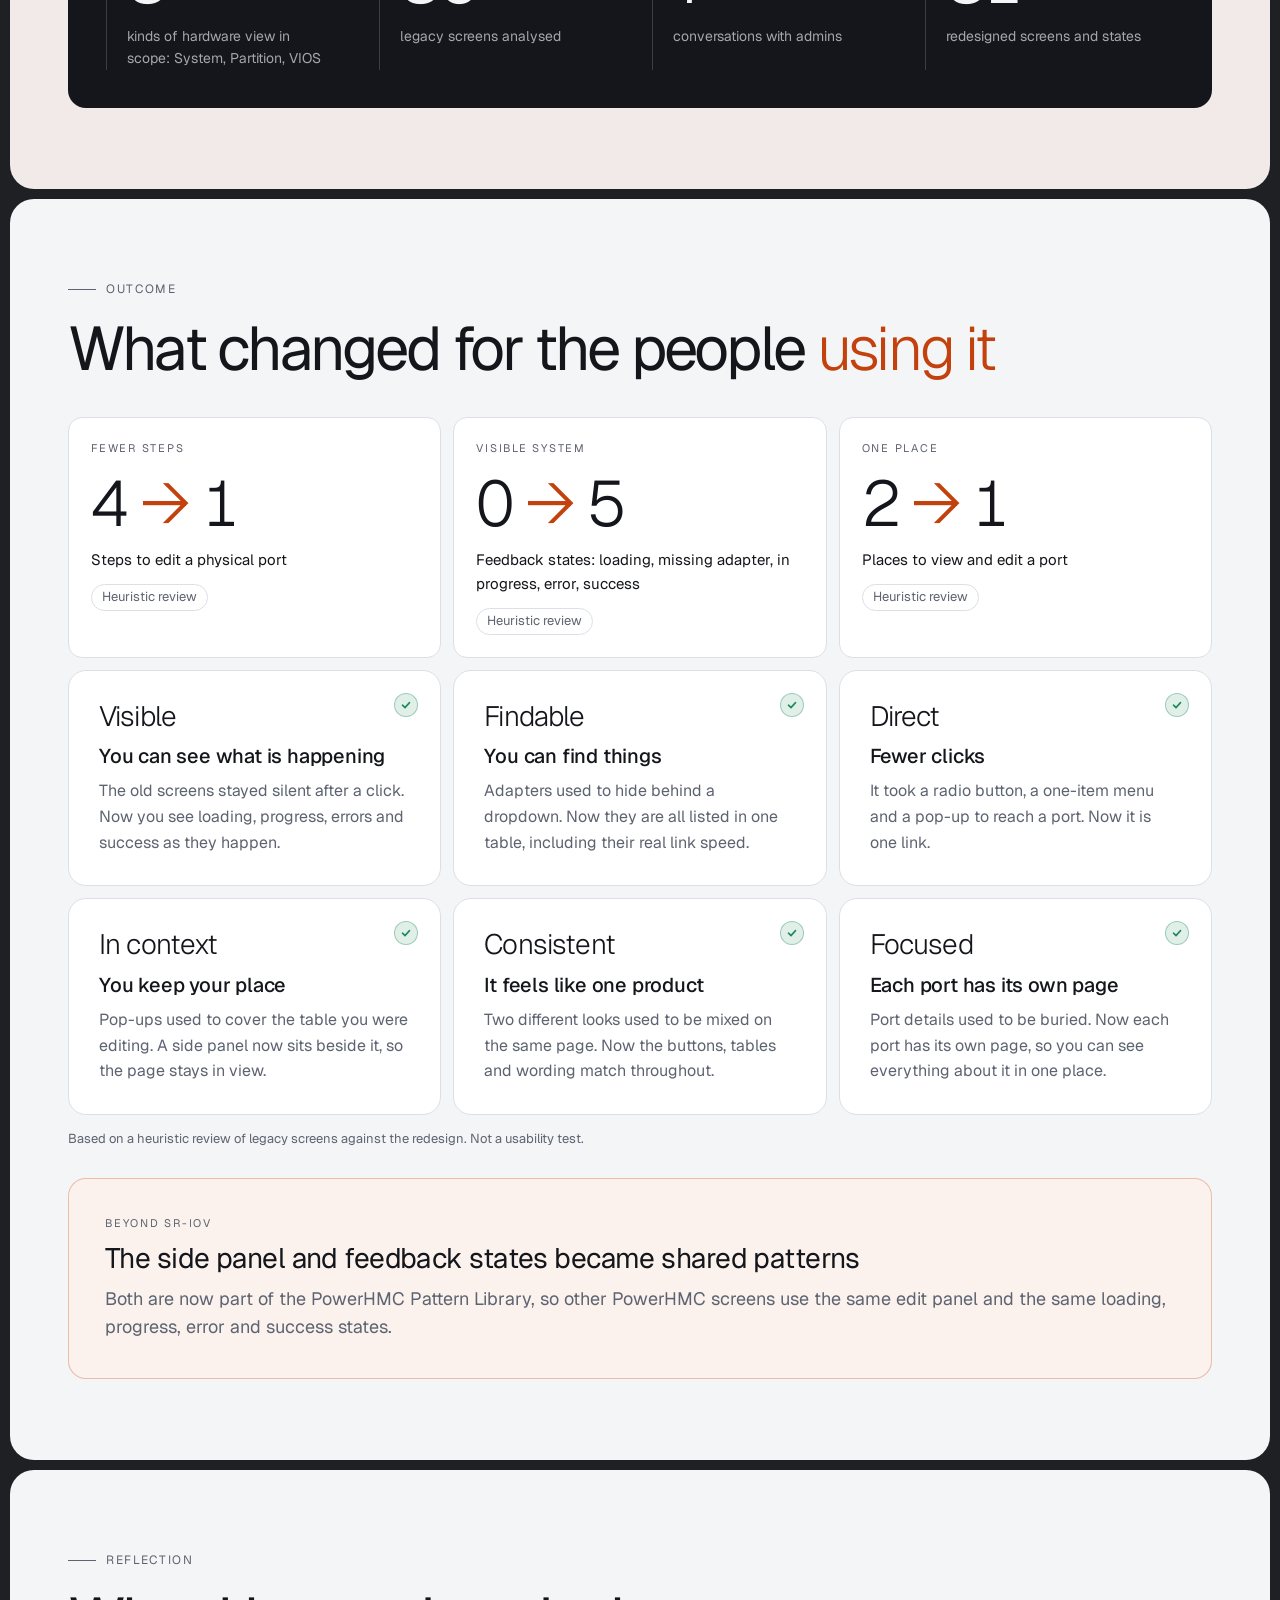
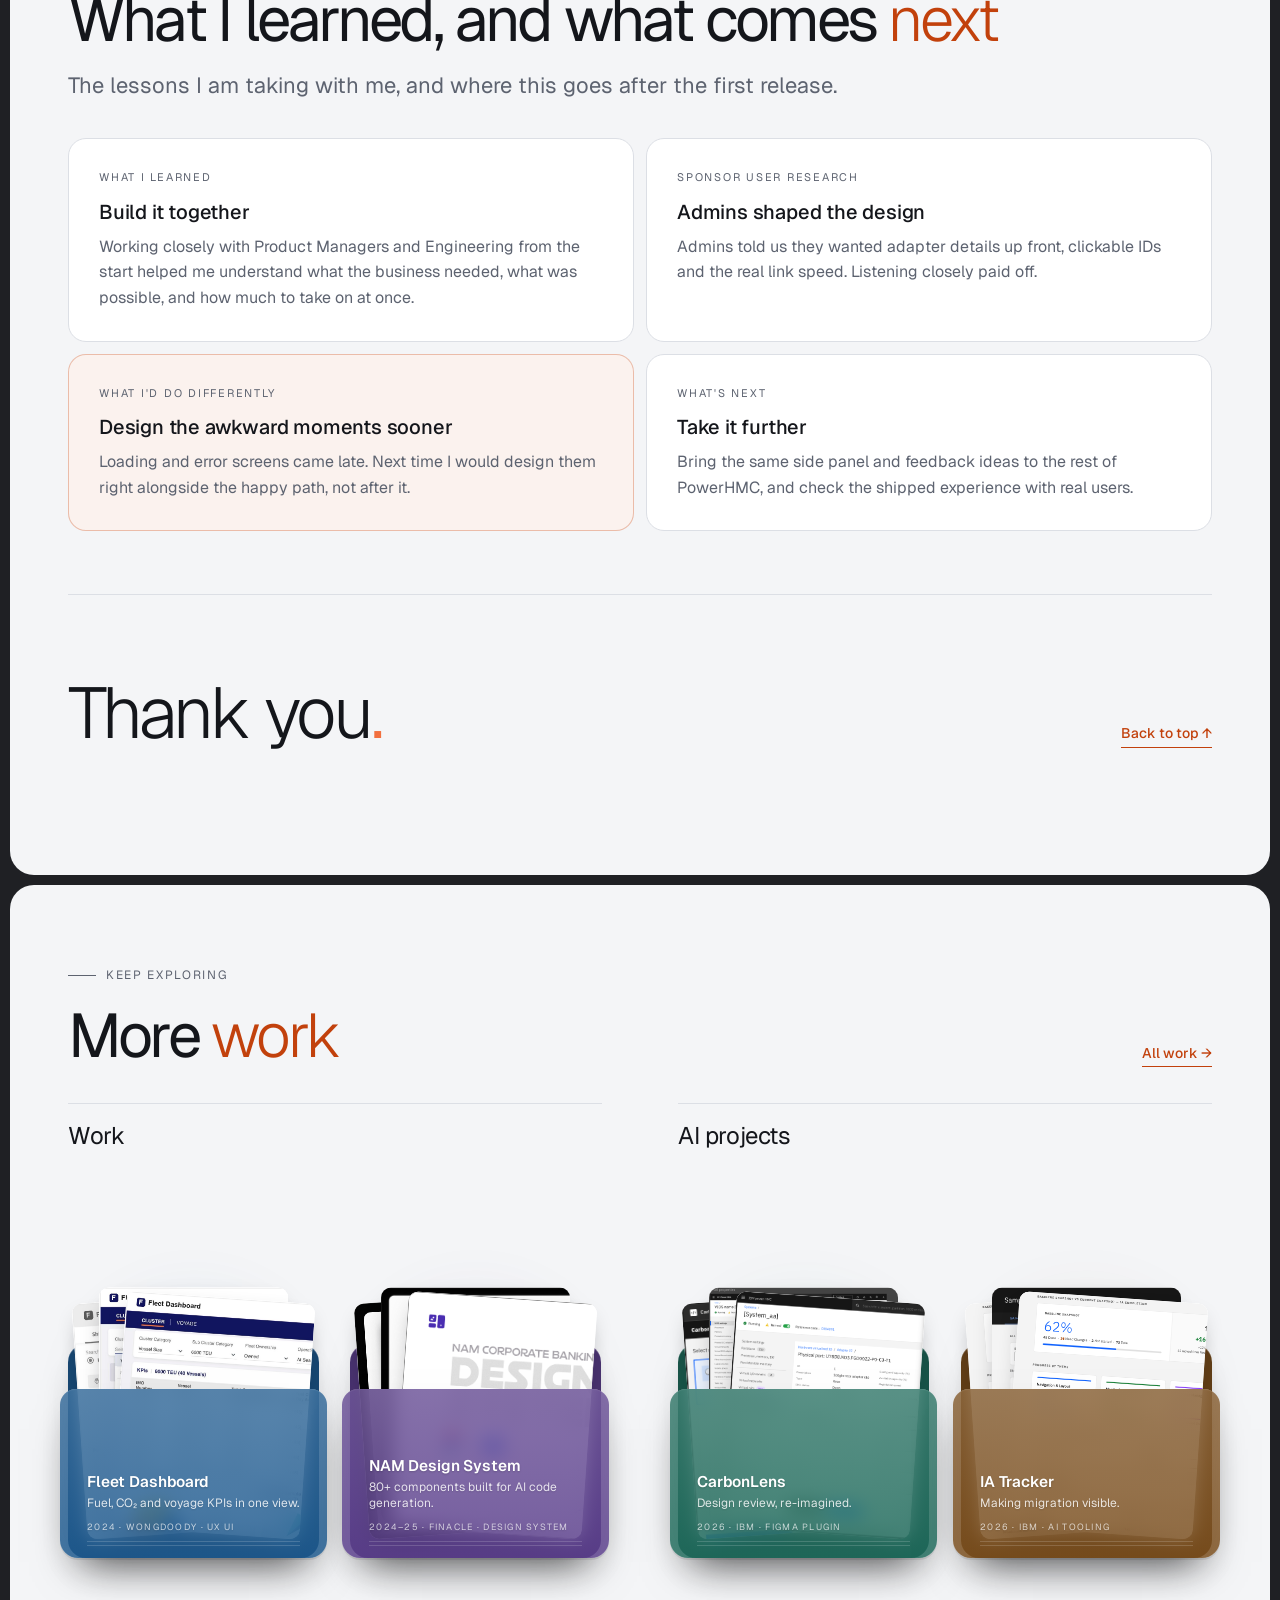
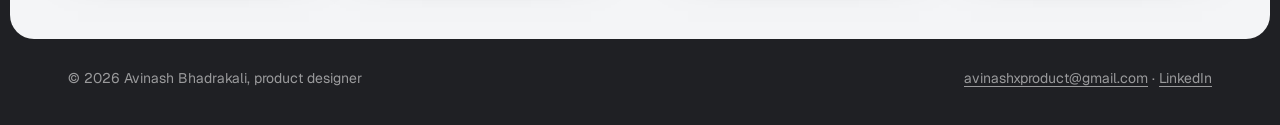
==== commit ac6c72ca: "Sync SR-IOV pill dots Co-Authored-By: Claude Opus 5.5 <noreply@anthropic.com> Claude-Session: https:" ====
--- a/hardware/sr-iov-case-study.html
+++ b/hardware/sr-iov-case-study.html
@@ -566,7 +566,7 @@
 /* solid pills + framed Result panels, both themes */
 .item .lbl.sol, .gov .lbl.sol { background: var(--signal-ink) !important; border-color: var(--signal-ink) !important; color: var(--paper) !important; }
 .item .lbl:not(.sol) { background: var(--accent-ink) !important; border-color: var(--accent-ink) !important; color: var(--paper) !important; }
-.item .lbl::before { background: var(--paper) !important; }
+.item .lbl::before, .item .lbl.sol::before, .gov .lbl::before, .gov .lbl.sol::before { background: var(--paper) !important; width: 7px !important; height: 7px !important; opacity: 1 !important; }
 .item .copy p.evidence, .box.tint .item .copy p.evidence { background: color-mix(in srgb, var(--signal) 10%, var(--surface)) !important; border: 1px solid color-mix(in srgb, var(--signal) 50%, var(--rule)) !important; border-left: 4px solid var(--signal-ink) !important; }
 
 /* stacked hero */
